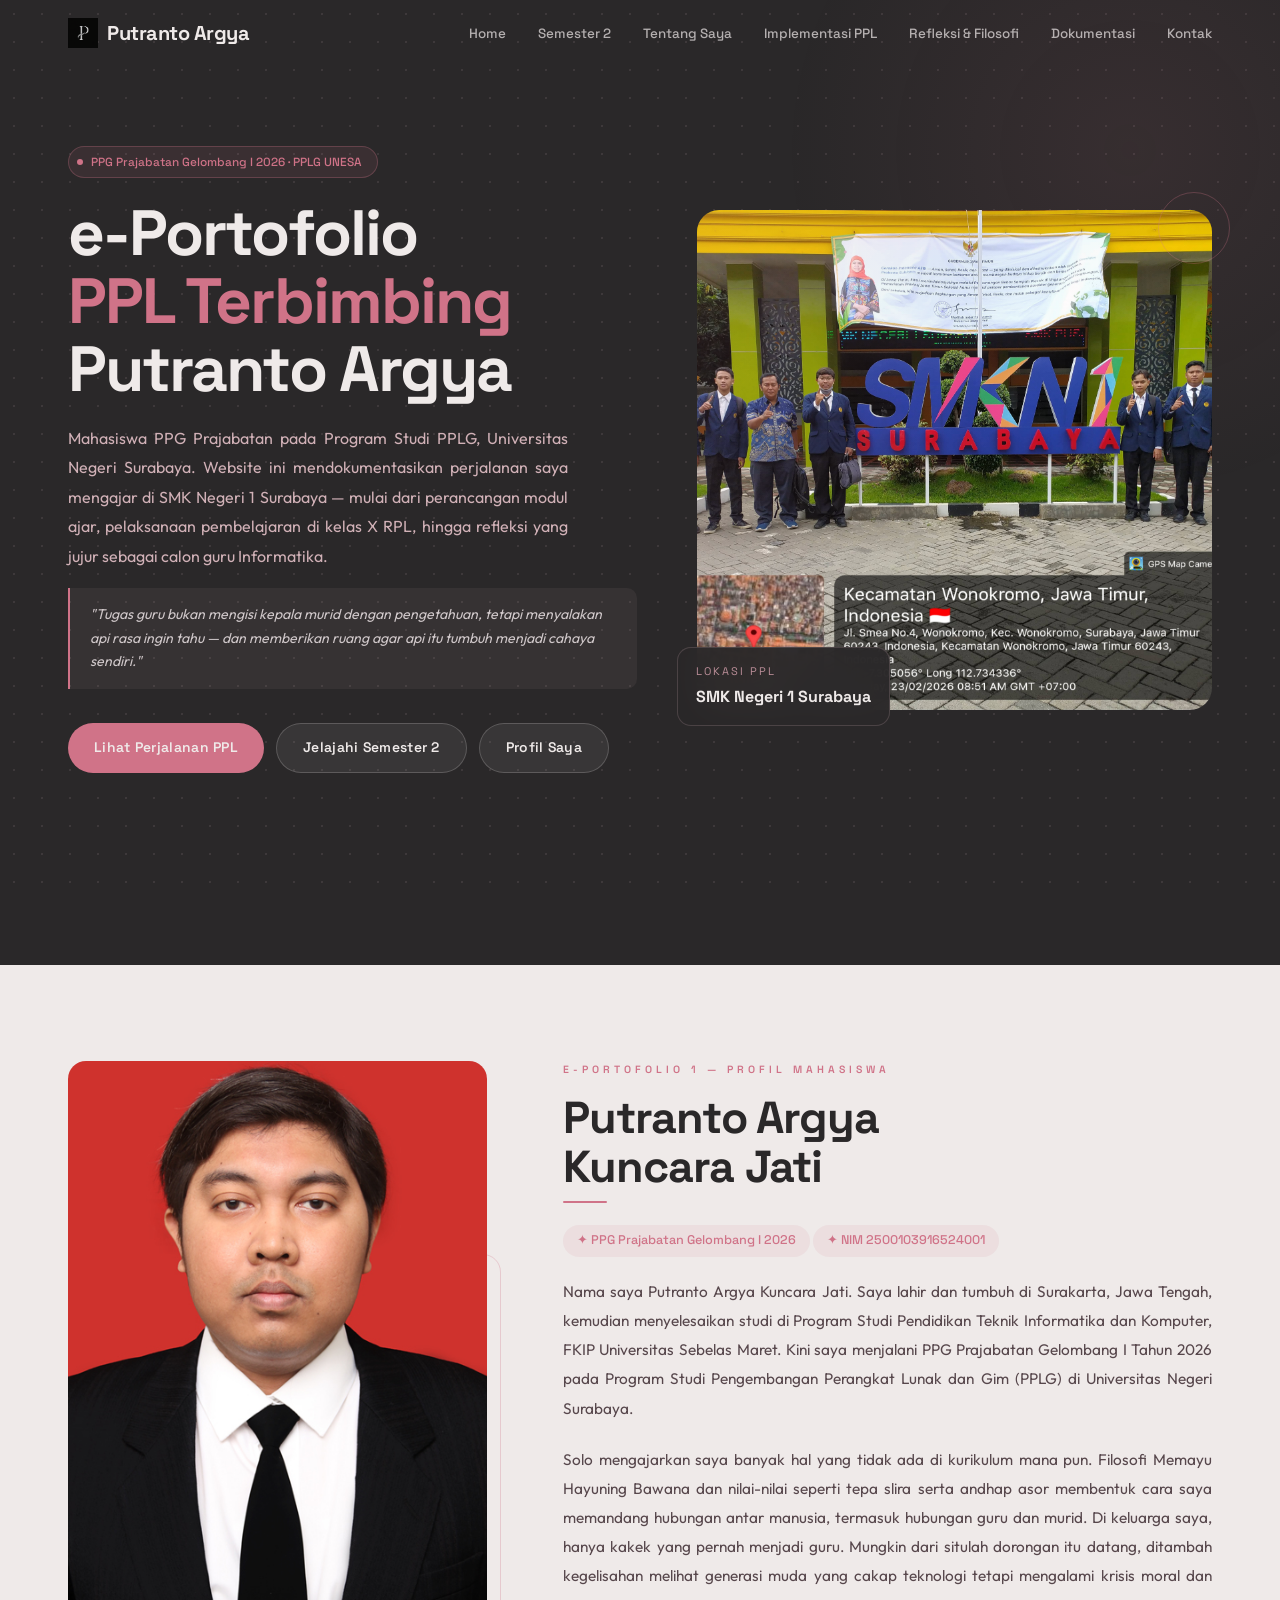
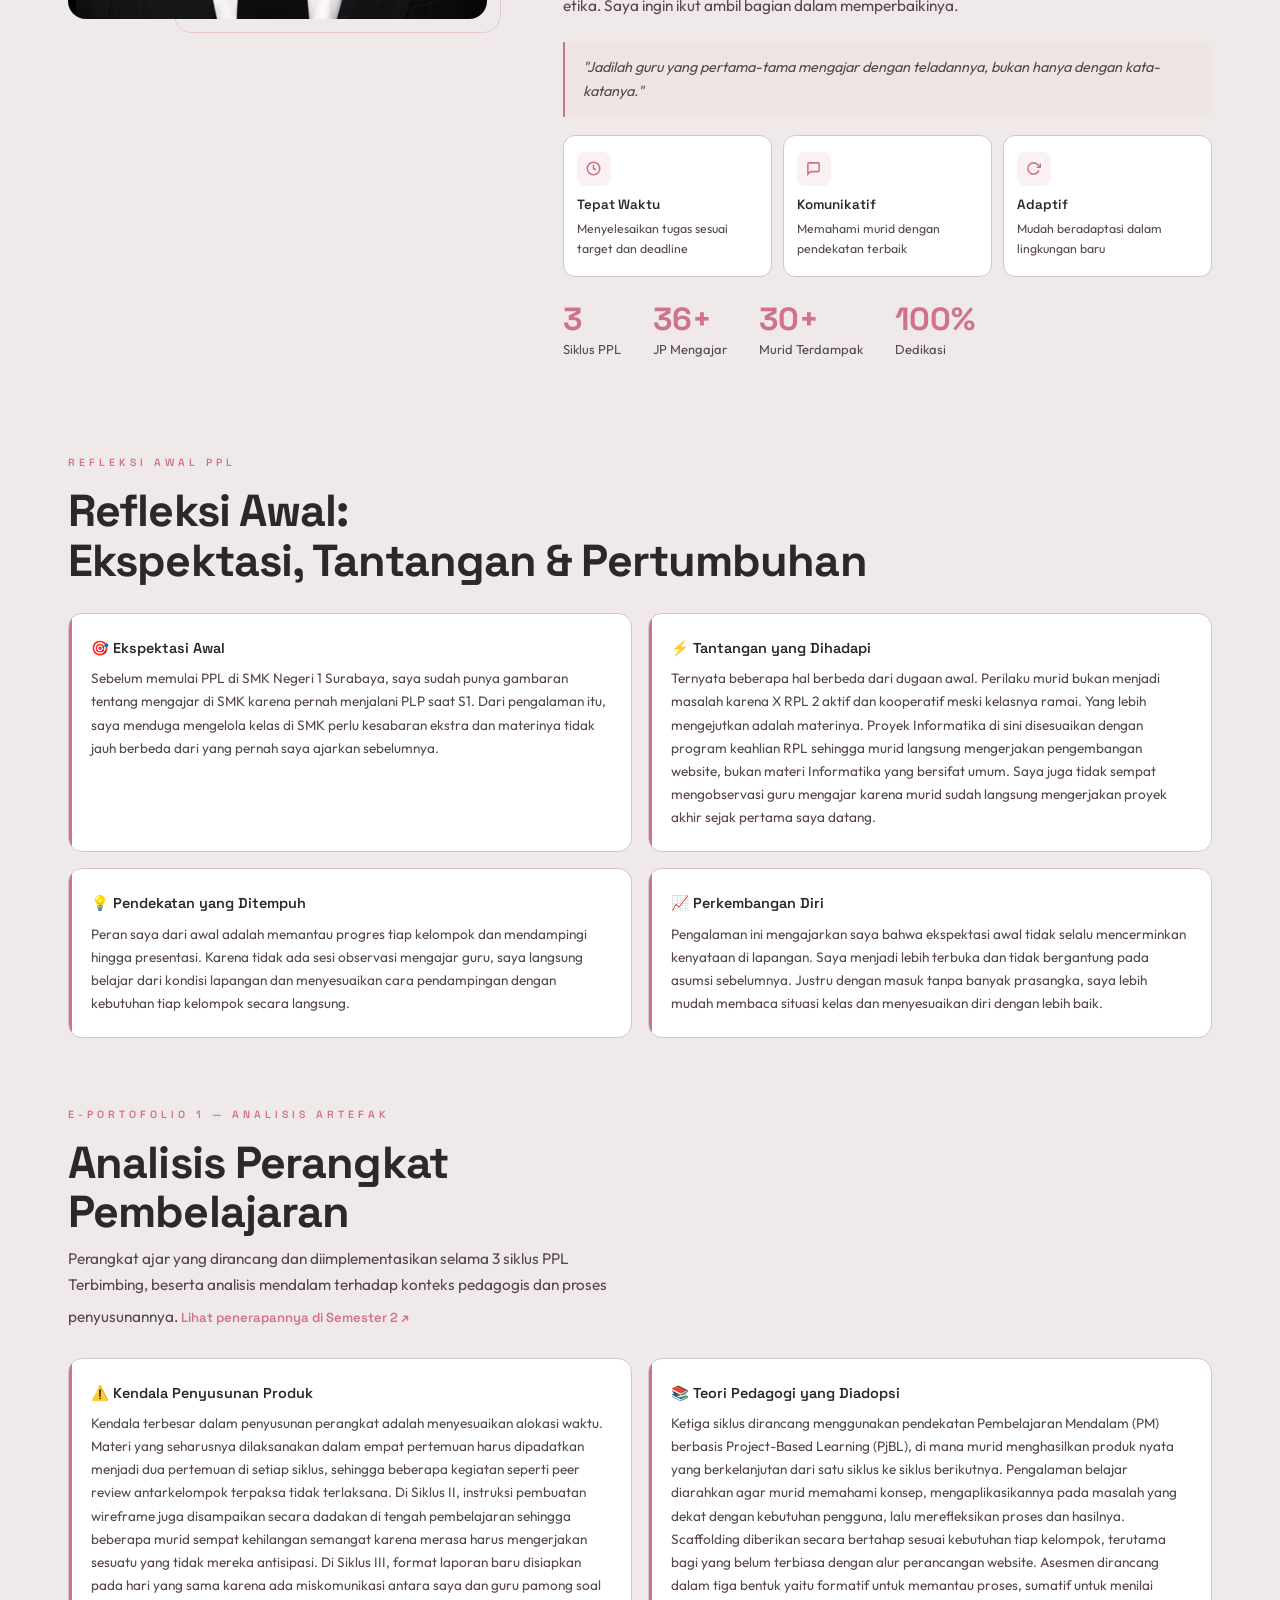
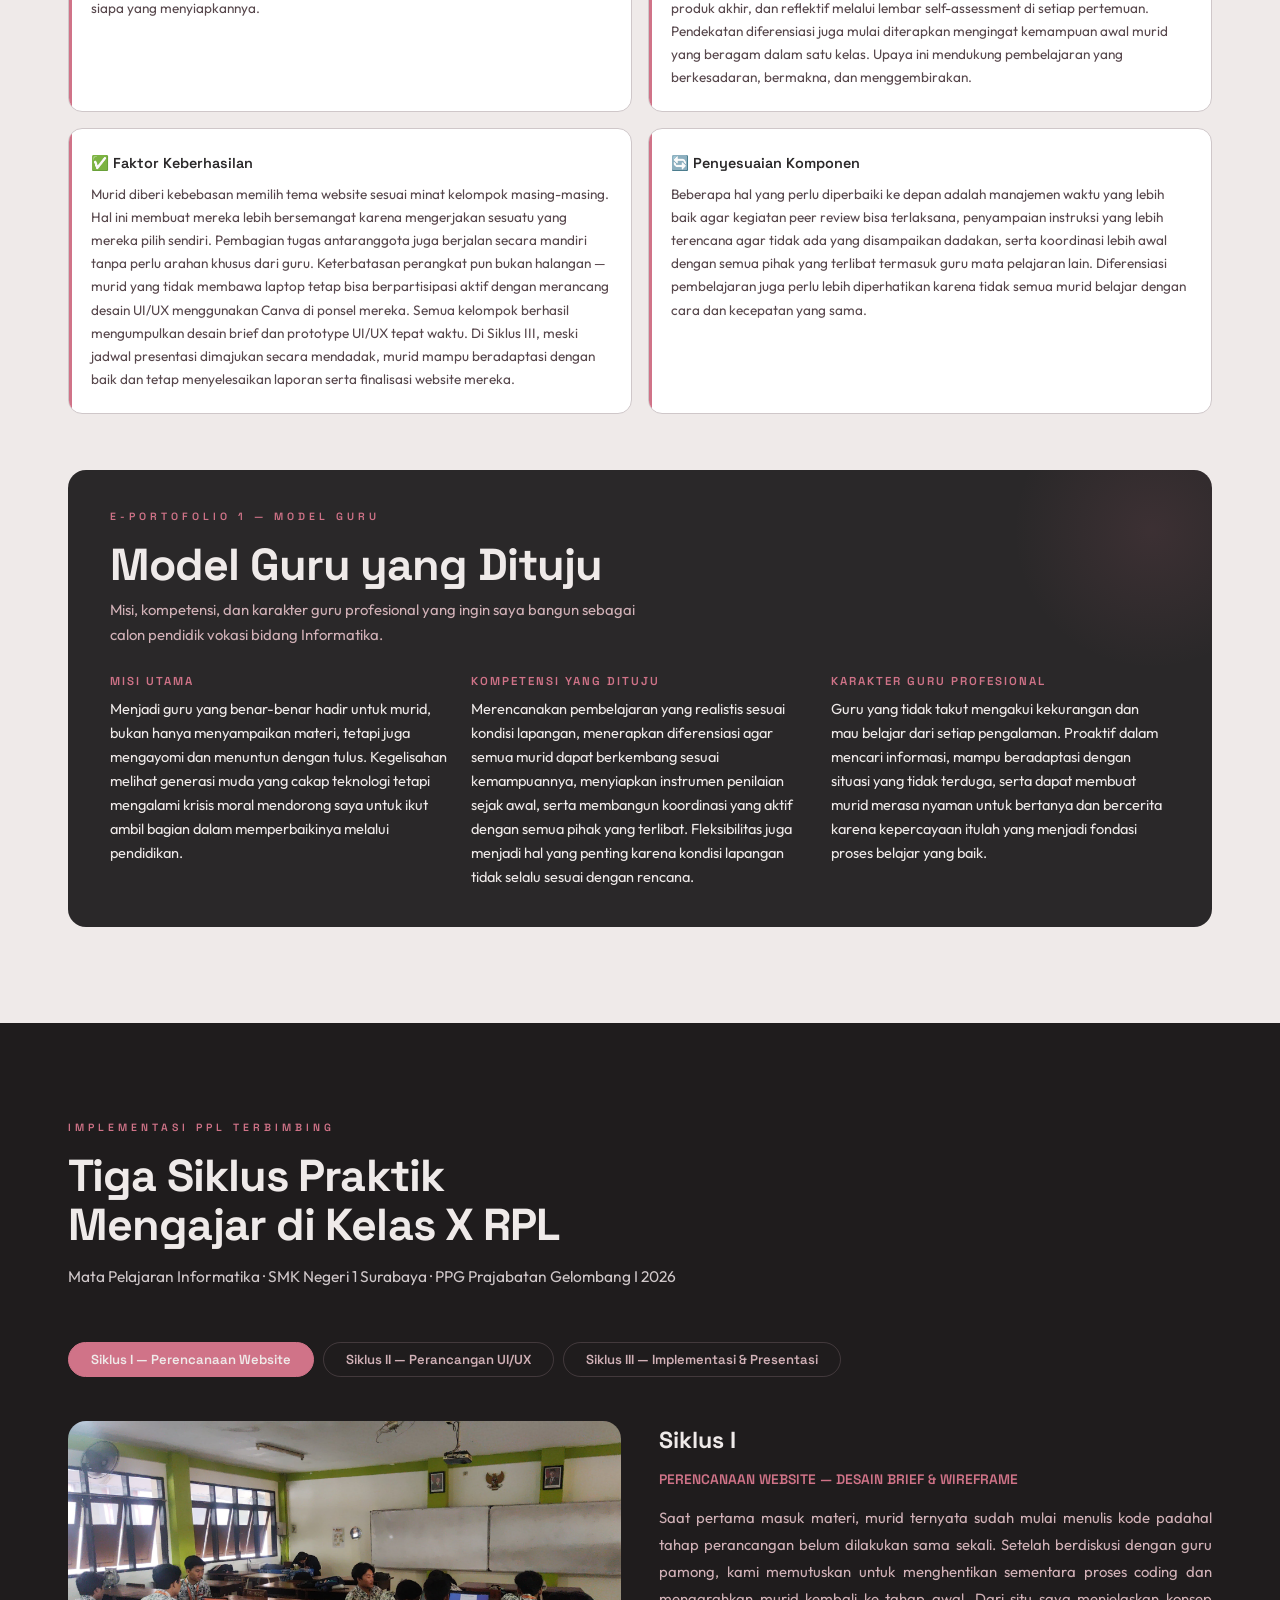
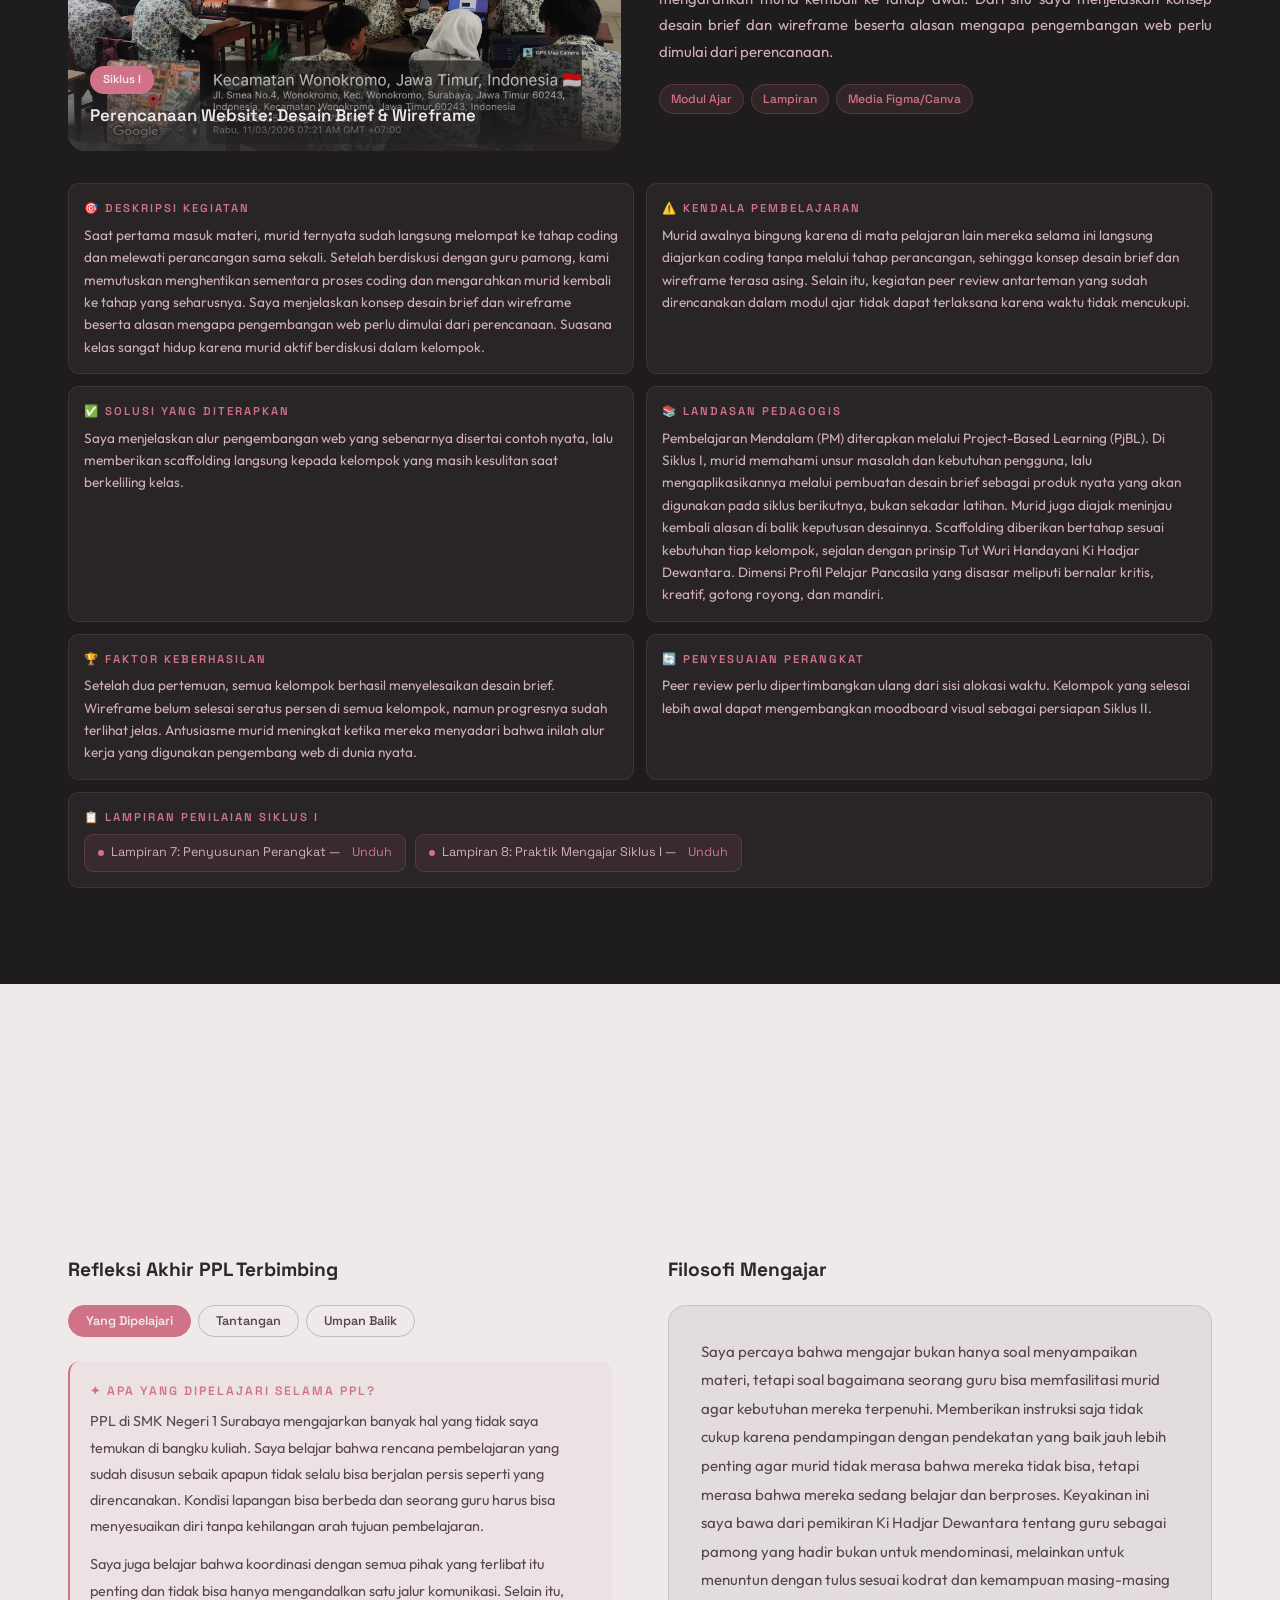
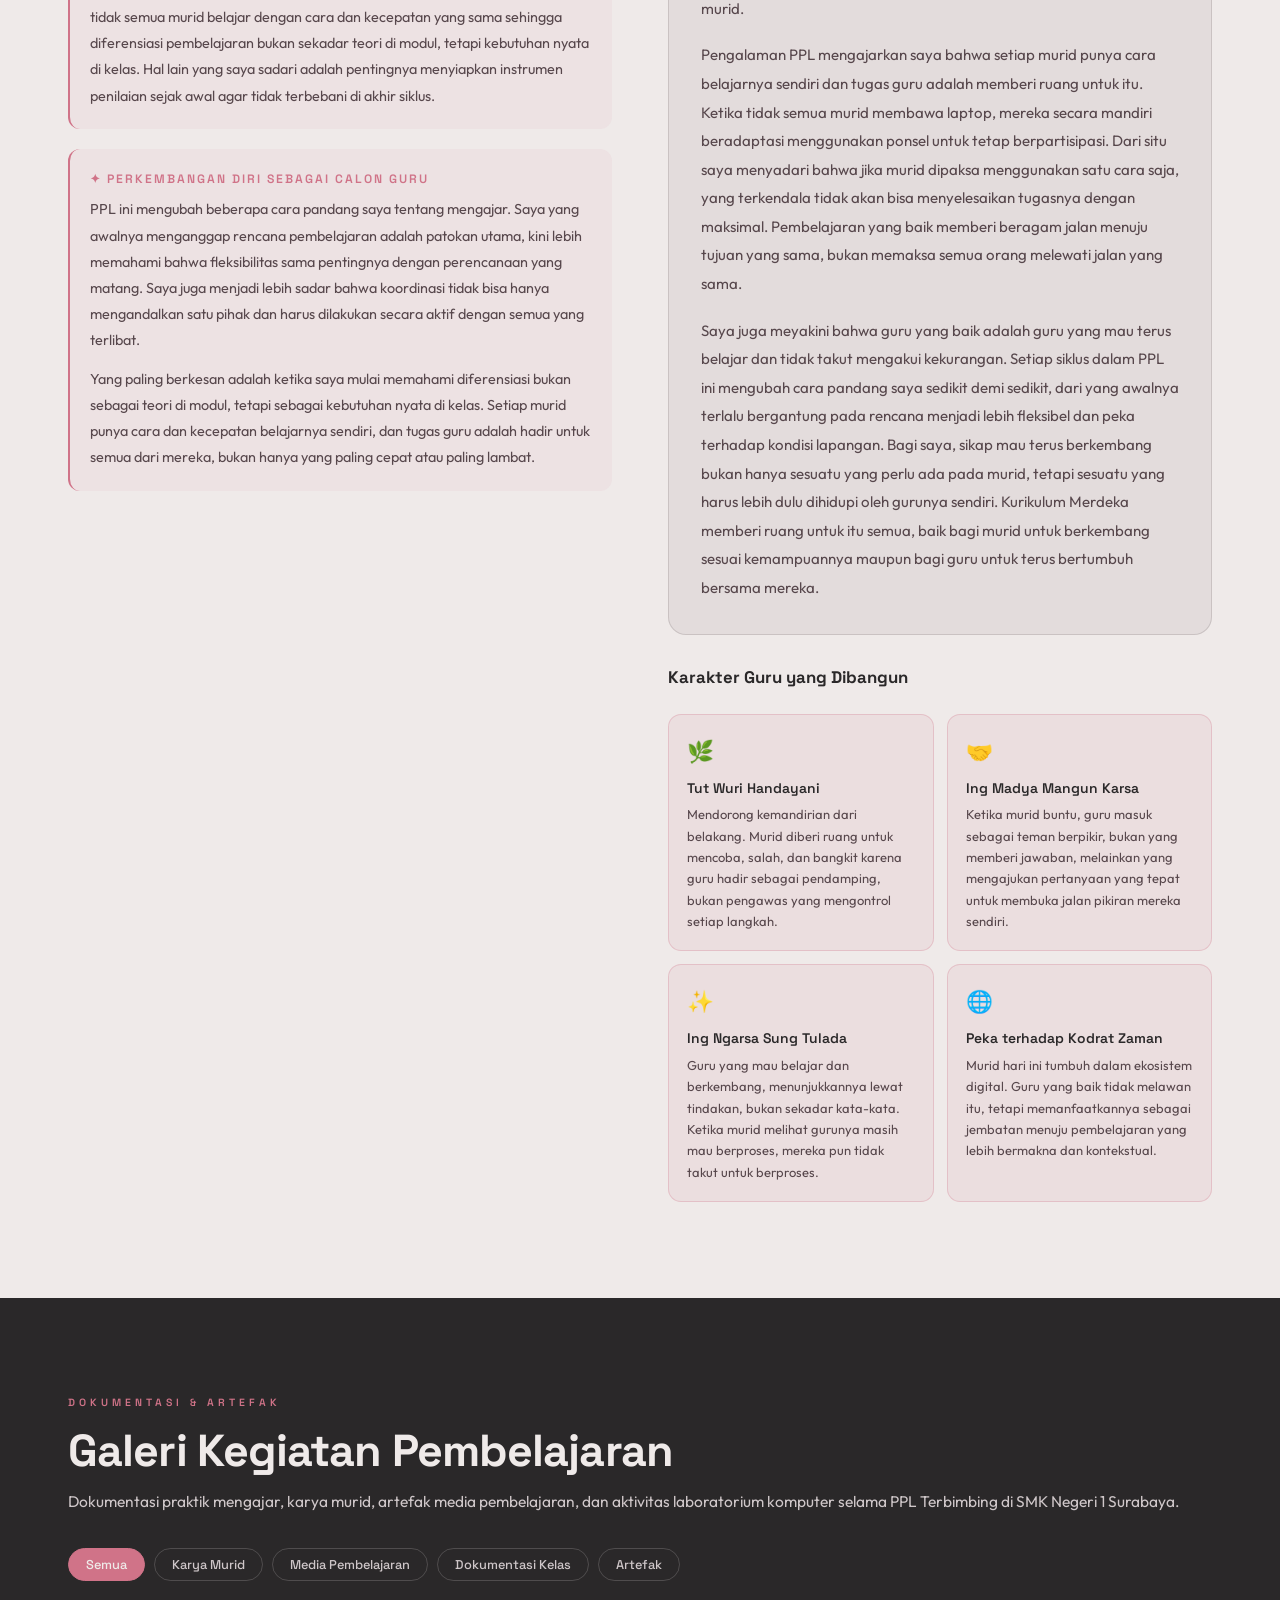
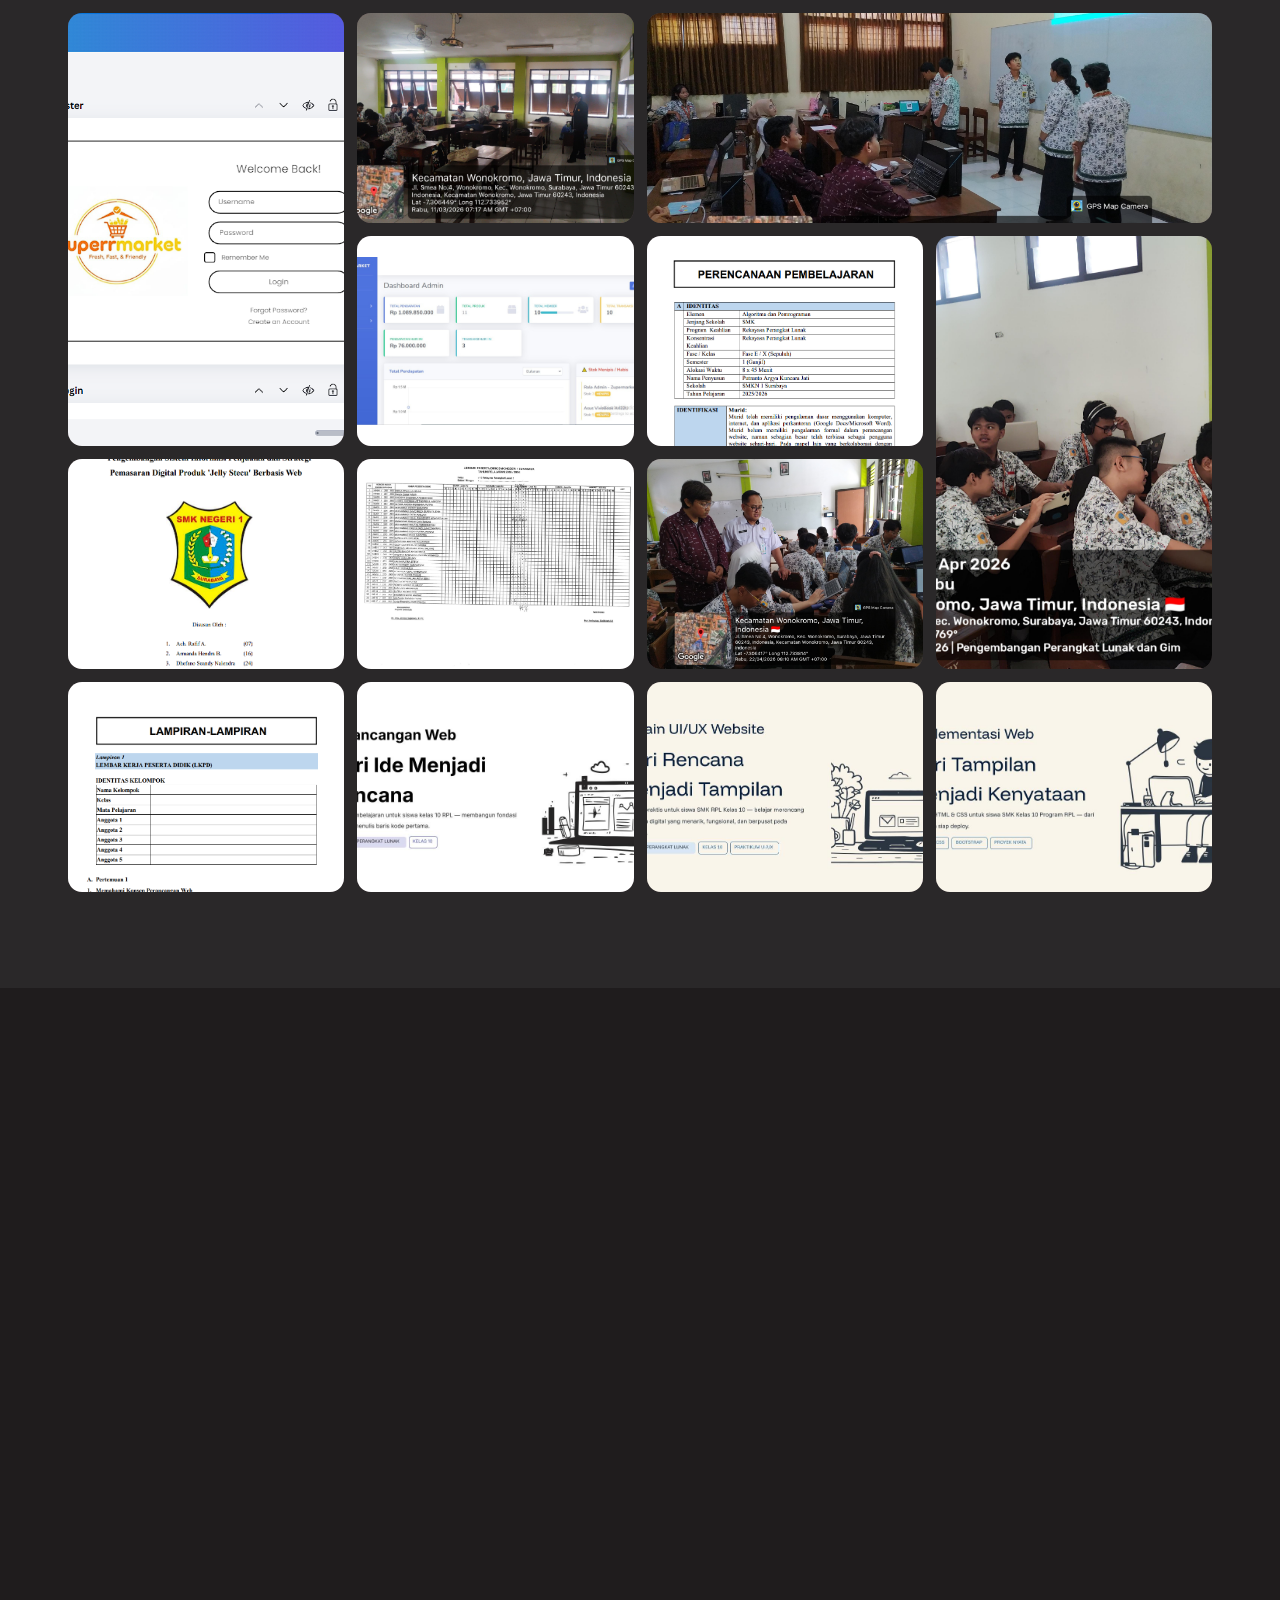
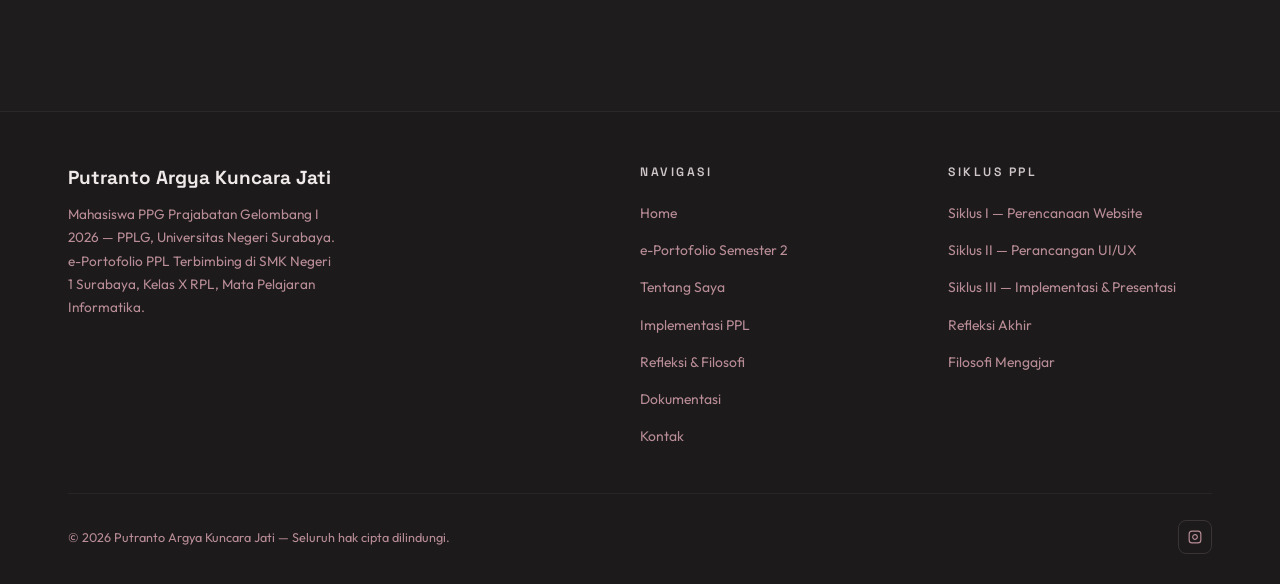
==== index.html @ 52c33918 "Clarify Pembelajaran Mendalam in Semester 1 portfolio" ====
<!doctype html>
<html lang="id">
  <head>
    <meta charset="UTF-8" />
    <meta name="viewport" content="width=device-width, initial-scale=1.0, viewport-fit=cover" />
    <title>Putranto Argya — e-Portofolio PPL Terbimbing | PPG Prajabatan 2026</title>
    
    <link rel="icon" type="image/png" href="img/logo.png">
    <link rel="preconnect" href="https://fonts.googleapis.com" />
    <link rel="preconnect" href="https://fonts.gstatic.com" crossorigin />
    <link href="https://fonts.googleapis.com/css2?family=Space+Grotesk:wght@300;400;500;600;700&family=Outfit:wght@300;400;500;600;700&display=swap" rel="stylesheet" />
    
    <style>
      /* === VARIABLES === */
      :root {
        --dark: #2a2829;
        --mid: #57474c;
        --blush: #d1b1b7;
        --rose: #d07388;
        --mauve: #b98d97;
        --cream: #efeae9;
        --warm: #cfc7c9;
        --fd: "Space Grotesk", sans-serif;
        --fb: "Outfit", sans-serif;
        --r: 12px;
        --t: 0.32s;
        --ease: cubic-bezier(0.25, 0.46, 0.45, 0.94);
      }

      *,
      *::before,
      *::after {
        box-sizing: border-box;
        margin: 0;
        padding: 0;
      }

      html {
        scroll-behavior: smooth;
        font-size: 16px;
      }

      body {
        font-family: var(--fb);
        background: var(--dark);
        color: var(--cream);
        line-height: 1.7;
        overflow-x: hidden;
      }

      body::before {
        content: "";
        position: fixed;
        inset: 0;
        background-image: radial-gradient(circle, rgba(209, 177, 183, 0.12) 1px, transparent 1px);
        background-size: 28px 28px;
        pointer-events: none;
        z-index: 0;
      }

      img {
        max-width: 100%;
        display: block;
      }

      a {
        text-decoration: none;
        color: inherit;
      }

      /* Webkit Scrollbar */
      ::-webkit-scrollbar {
        width: 5px;
      }
      ::-webkit-scrollbar-track {
        background: var(--dark);
      }
      ::-webkit-scrollbar-thumb {
        background: var(--rose);
        border-radius: 4px;
      }
      ::selection {
        background: var(--rose);
        color: var(--cream);
      }

      .container {
        max-width: 1200px;
        margin: 0 auto;
        padding: 0 28px;
        position: relative;
        z-index: 2;
      }

      /* === TYPOGRAPHY === */
      .eyebrow {
        font-family: var(--fd);
        font-size: 10.5px;
        font-weight: 600;
        letter-spacing: 4px;
        text-transform: uppercase;
        color: var(--rose);
        margin-bottom: 14px;
        display: block;
      }

      .h-disp {
        font-family: var(--fd);
        font-size: clamp(1.9rem, 3.5vw, 2.85rem);
        font-weight: 700;
        line-height: 1.1;
        letter-spacing: -0.02em;
      }

      .body-muted {
        color: var(--warm);
        line-height: 1.85;
        font-size: 0.97rem;
      }

      /* === REVEAL ON SCROLL ANIMATION === */
      .rv {
        opacity: 0;
        transform: translateY(32px);
        transition: opacity 0.72s var(--ease), transform 0.72s var(--ease);
      }
      .rv.in {
        opacity: 1;
        transform: translateY(0);
      }
      .d1 { transition-delay: 0.1s; }
      .d2 { transition-delay: 0.2s; }
      .d3 { transition-delay: 0.3s; }
      .d4 { transition-delay: 0.4s; }
      .d5 { transition-delay: 0.5s; }

      /* === BUTTONS === */
      .btn {
        display: inline-flex;
        align-items: center;
        gap: 8px;
        padding: 12px 26px;
        border-radius: 100px;
        font-family: var(--fd);
        font-size: 0.87rem;
        font-weight: 600;
        cursor: pointer;
        border: none;
        transition: transform var(--t), box-shadow var(--t), background var(--t);
        letter-spacing: 0.3px;
      }

      .btn-p {
        background: var(--rose);
        color: var(--cream);
      }
      .btn-p:hover {
        background: #b85c72;
        transform: translateY(-3px);
        box-shadow: 0 14px 28px rgba(208, 115, 136, 0.3);
      }

      .btn-g {
        background: rgba(239, 234, 233, 0.07);
        color: var(--cream);
        border: 1px solid rgba(239, 234, 233, 0.2);
      }
      .btn-g:hover {
        background: rgba(239, 234, 233, 0.13);
        transform: translateY(-3px);
        border-color: var(--rose);
      }

      .btn-wa {
        background: #25d366;
        color: #fff;
        width: 100%;
        justify-content: center;
      }
      .btn-wa:hover {
        background: #1da851;
        transform: translateY(-2px);
        box-shadow: 0 10px 28px rgba(37, 211, 102, 0.3);
      }

      .btn-sm {
        padding: 8px 18px;
        font-size: 0.81rem;
      }

      /* ===== NAVBAR ===== */
      #nav {
        position: fixed;
        top: 0;
        left: 0;
        right: 0;
        z-index: 1000;
        transition: all 0.4s ease;
      }

      #nav.scrolled {
        background: rgba(42, 40, 41, 0.9);
        backdrop-filter: blur(20px);
        -webkit-backdrop-filter: blur(20px);
        box-shadow: 0 1px 0 rgba(209, 177, 183, 0.12), 0 8px 32px rgba(0, 0, 0, 0.2);
      }

      .nav-w {
        display: flex;
        align-items: center;
        justify-content: space-between;
        height: 66px;
      }

      .nav-logo {
        font-family: var(--fd);
        font-size: 1.25rem;
        font-weight: 700;
        color: var(--cream);
        letter-spacing: -0.5px;
        display: flex;
        align-items: center;
        gap: 9px;
      }

      .logo-badge {
        width: 30px;
        height: 30px;
        background: var(--rose);
        border-radius: 7px;
        display: flex;
        align-items: center;
        justify-content: center;
        font-size: 0.82rem;
        font-weight: 700;
        color: var(--cream);
      }

      .nav-ul {
        display: flex;
        align-items: center;
        gap: 32px;
        list-style: none;
      }

      .nav-ul a {
        font-family: var(--fd);
        font-size: 0.84rem;
        font-weight: 500;
        color: rgba(239, 234, 233, 0.7);
        position: relative;
        transition: color var(--t);
      }

      .nav-ul a::after {
        content: "";
        position: absolute;
        bottom: -3px;
        left: 0;
        width: 0;
        height: 1.5px;
        background: var(--rose);
        border-radius: 2px;
        transition: width var(--t);
      }

      .nav-ul a:hover,
      .nav-ul a.active {
        color: var(--cream);
      }

      .nav-ul a:hover::after,
      .nav-ul a.active::after {
        width: 100%;
      }

      .burger {
        display: none;
        flex-direction: column;
        gap: 5px;
        cursor: pointer;
        background: none;
        border: none;
        padding: 4px;
        z-index: 1001;
      }

      .burger span {
        display: block;
        width: 22px;
        height: 2px;
        background: var(--cream);
        border-radius: 2px;
        transition: var(--t);
      }

      .burger.open span:nth-child(1) { transform: translateY(7px) rotate(45deg); }
      .burger.open span:nth-child(2) { opacity: 0; }
      .burger.open span:nth-child(3) { transform: translateY(-7px) rotate(-45deg); }

      .mob-nav {
        display: none;
        position: fixed;
        inset: 0;
        background: rgba(42, 40, 41, 0.98);
        z-index: 999;
        flex-direction: column;
        align-items: center;
        justify-content: center;
        gap: 38px;
      }

      .mob-nav.open {
        display: flex;
      }

      .mob-nav a {
        font-family: var(--fd);
        font-size: 1.9rem;
        font-weight: 700;
        color: var(--cream);
        transition: color var(--t);
      }

      .mob-nav a:hover {
        color: var(--rose);
      }

      /* ===== HERO ===== */
      #home {
        min-height: 100vh;
        display: flex;
        align-items: center;
        padding-top: 66px;
        position: relative;
        overflow: hidden;
      }

      #home::after {
        content: "";
        position: absolute;
        top: -200px;
        right: -200px;
        width: 700px;
        height: 700px;
        background: radial-gradient(circle, rgba(208, 115, 136, 0.08) 0%, transparent 70%);
        pointer-events: none;
      }

      .hero-grid {
        display: grid;
        grid-template-columns: 1.05fr 0.95fr;
        gap: 60px;
        align-items: center;
        padding: 80px 0 96px;
      }

      .hero-chip {
        display: inline-flex;
        align-items: center;
        gap: 8px;
        padding: 5px 16px 5px 8px;
        background: rgba(208, 115, 136, 0.1);
        border: 1px solid rgba(208, 115, 136, 0.28);
        border-radius: 100px;
        font-family: var(--fd);
        font-size: 0.74rem;
        font-weight: 500;
        color: var(--rose);
        margin-bottom: 22px;
      }

      .hero-chip-dot {
        width: 6px;
        height: 6px;
        background: var(--rose);
        border-radius: 50%;
        animation: pdot 2s infinite;
      }

      @keyframes pdot {
        0%, 100% { opacity: 1; transform: scale(1); }
        50% { opacity: 0.4; transform: scale(0.7); }
      }

      .hero-h1 {
        font-family: var(--fd);
        font-size: clamp(2.5rem, 5.2vw, 4rem);
        font-weight: 700;
        line-height: 1.06;
        letter-spacing: -0.03em;
        margin-bottom: 20px;
      }

      .hero-h1 .ac {
        color: var(--rose);
      }

      .hero-desc {
        color: var(--blush);
        font-size: 1rem;
        line-height: 1.85;
        margin-bottom: 16px;
        max-width: 500px;
      }

      .hero-quote {
        display: flex;
        align-items: flex-start;
        gap: 12px;
        margin-bottom: 34px;
        padding: 15px 20px;
        background: rgba(209, 177, 183, 0.07);
        border-left: 2px solid var(--rose);
        border-radius: 0 10px 10px 0;
      }

      .hero-quote p {
        font-size: 0.88rem;
        color: var(--warm);
        font-style: italic;
        line-height: 1.7;
      }

      .hero-cta {
        display: flex;
        gap: 12px;
        flex-wrap: wrap;
      }

      .hero-vis {
        position: relative;
      }

      .hero-frame {
        border-radius: 22px;
        overflow: hidden;
        position: relative;
      }

      .hero-frame::after {
        content: "";
        position: absolute;
        inset: 0;
        background: linear-gradient(135deg, rgba(208, 115, 136, 0.14) 0%, transparent 55%);
      }

      .hero-frame img {
        width: 100%;
        height: 500px;
        object-fit: cover;
      }

      .hfb {
        position: absolute;
        bottom: -16px;
        left: -20px;
        background: rgba(42, 40, 41, 0.95);
        backdrop-filter: blur(16px);
        border: 1px solid rgba(209, 177, 183, 0.2);
        border-radius: 14px;
        padding: 14px 18px;
        z-index: 3;
      }

      .hfb-l {
        font-size: 0.69rem;
        color: var(--mauve);
        font-family: var(--fd);
        letter-spacing: 2px;
        text-transform: uppercase;
        margin-bottom: 3px;
      }

      .hfb-v {
        font-family: var(--fd);
        font-size: 1rem;
        font-weight: 700;
        color: var(--cream);
      }

      .hero-ring {
        position: absolute;
        top: -18px;
        right: -18px;
        width: 72px;
        height: 72px;
        border: 1.5px solid var(--rose);
        border-radius: 50%;
        opacity: 0.3;
      }

      /* ===== SECTION UTILITIES ===== */
      .s-light {
        background: var(--cream);
        color: var(--dark);
        position: relative;
        z-index: 1;
      }
      .s-light .eyebrow { color: var(--rose); }
      .s-light .h-disp { color: var(--dark); }
      .s-light .body-muted { color: var(--mid); }

      .s-mid {
        background: #1f1c1d;
        position: relative;
        z-index: 1;
      }

      section {
        padding: 96px 0;
      }

      .line-div {
        display: block;
        width: 44px;
        height: 2px;
        background: var(--rose);
        border-radius: 2px;
        margin-top: 10px;
      }

      /* ===== ABOUT ===== */
      .about-grid {
        display: grid;
        grid-template-columns: 1fr 1.55fr;
        gap: 76px;
        align-items: start;
      }

      .about-photo-wrap {
        position: relative;
      }

      .about-photo {
        position: relative;
        z-index: 1;
        width: 100%;
        border-radius: 18px;
        aspect-ratio: 3/4;
        object-fit: cover;
      }

      .about-photo-deco {
        position: absolute;
        bottom: -14px;
        right: -14px;
        width: 78%;
        height: 68%;
        border: 1.5px solid var(--rose);
        border-radius: 18px;
        opacity: 0.28;
        z-index: 0;
        pointer-events: none;
      }

      .about-tag {
        display: inline-flex;
        align-items: center;
        gap: 6px;
        padding: 5px 14px;
        background: rgba(208, 115, 136, 0.1);
        border-radius: 100px;
        font-size: 0.79rem;
        font-family: var(--fd);
        font-weight: 500;
        color: var(--rose);
        margin-bottom: 20px;
      }

      .about-bio {
        font-size: 0.96rem;
        color: var(--mid);
        line-height: 1.9;
        margin-bottom: 22px;
      }

      .pull-q {
        border-left: 2px solid var(--rose);
        padding: 13px 18px;
        margin: 18px 0;
        background: rgba(208, 115, 136, 0.05);
        border-radius: 0 9px 9px 0;
      }

      .pull-q p {
        font-size: 0.9rem;
        color: var(--mid);
        font-style: italic;
        line-height: 1.7;
      }

      .strengths {
        display: grid;
        grid-template-columns: repeat(3, 1fr);
        gap: 11px;
        margin-bottom: 26px;
      }

      .str-c {
        background: #fff;
        border: 1.5px solid var(--warm);
        border-radius: 12px;
        padding: 16px 13px;
        transition: border-color var(--t), box-shadow var(--t), transform var(--t);
      }

      .str-c:hover {
        border-color: var(--rose);
        box-shadow: 0 8px 22px rgba(208, 115, 136, 0.1);
        transform: translateY(-3px);
      }

      .str-ico {
        width: 34px;
        height: 34px;
        background: rgba(208, 115, 136, 0.1);
        border-radius: 8px;
        display: flex;
        align-items: center;
        justify-content: center;
        margin-bottom: 8px;
        color: var(--rose);
      }

      .str-c h4 {
        font-family: var(--fd);
        font-size: 0.84rem;
        font-weight: 600;
        color: var(--dark);
        margin-bottom: 2px;
      }

      .str-c p {
        font-size: 0.77rem;
        color: var(--mid);
      }

      .stats-row {
        display: flex;
        gap: 32px;
        flex-wrap: wrap;
        margin-bottom: 26px;
      }

      .stat-n {
        font-family: var(--fd);
        font-size: 2rem;
        font-weight: 700;
        color: var(--rose);
        line-height: 1;
      }

      .stat-l {
        font-size: 0.81rem;
        color: var(--mid);
        margin-top: 3px;
      }

      /* ===== ANALISIS GRID ===== */
      .a-grid {
        display: grid;
        grid-template-columns: repeat(2, 1fr);
        gap: 16px;
        margin-top: 28px;
      }

      .a-card {
        background: #fff;
        border: 1.5px solid var(--warm);
        border-radius: 14px;
        padding: 22px;
        position: relative;
        overflow: hidden;
        transition: border-color var(--t), box-shadow var(--t);
      }

      .a-card::before {
        content: "";
        position: absolute;
        top: 0;
        left: 0;
        width: 3px;
        height: 100%;
        background: var(--rose);
      }

      .a-card:hover {
        border-color: var(--rose);
        box-shadow: 0 8px 28px rgba(208, 115, 136, 0.1);
      }

      .a-card h4 {
        font-family: var(--fd);
        font-size: 0.9rem;
        font-weight: 600;
        color: var(--dark);
        margin-bottom: 7px;
      }

      .a-card p {
        font-size: 0.85rem;
        color: var(--mid);
        line-height: 1.7;
      }
      .jump-link { display: inline-block; margin-top: 8px; color: var(--rose); font-family: var(--fd); font-size: 0.82rem; font-weight: 600; }

      /* ===== MODEL GURU ===== */
      .mg-wrap {
        margin-top: 44px;
        background: var(--dark);
        border-radius: 18px;
        padding: 38px 42px;
        position: relative;
        overflow: hidden;
      }

      .mg-wrap::before {
        content: "";
        position: absolute;
        top: -80px;
        right: -80px;
        width: 280px;
        height: 280px;
        background: radial-gradient(circle, rgba(208, 115, 136, 0.11) 0%, transparent 70%);
      }

      .mg-grid {
        display: grid;
        grid-template-columns: repeat(3, 1fr);
        gap: 22px;
        margin-top: 24px;
      }

      .mg-wrap .h-disp { color: var(--cream); }
      .mg-wrap > p { color: var(--warm); }

      .mg-i .mg-l {
        font-family: var(--fd);
        font-size: 0.72rem;
        font-weight: 600;
        color: var(--rose);
        text-transform: uppercase;
        letter-spacing: 2px;
        margin-bottom: 6px;
      }

      .mg-i .mg-v {
        font-size: 0.91rem;
        color: var(--cream);
        line-height: 1.65;
      }

      /* ===== LAMPIRAN ===== */
      .lamp-row {
        display: grid;
        grid-template-columns: repeat(2, 1fr);
        gap: 14px;
        margin-top: 28px;
      }

      .lamp-c {
        background: #fff;
        border: 1.5px solid var(--warm);
        border-radius: 13px;
        padding: 20px 22px;
        display: flex;
        align-items: flex-start;
        gap: 14px;
        transition: border-color var(--t), transform var(--t);
      }

      .lamp-c:hover {
        border-color: var(--rose);
        transform: translateY(-3px);
      }

      .lamp-num {
        width: 42px;
        height: 42px;
        background: var(--rose);
        color: var(--cream);
        border-radius: 10px;
        display: flex;
        align-items: center;
        justify-content: center;
        font-family: var(--fd);
        font-size: 1.1rem;
        font-weight: 700;
        flex-shrink: 0;
      }

      .lamp-c h4 {
        font-family: var(--fd);
        font-size: 0.88rem;
        font-weight: 600;
        color: var(--dark);
        margin-bottom: 4px;
      }

      .lamp-c p {
        font-size: 0.81rem;
        color: var(--mid);
        line-height: 1.65;
      }

      .lamp-lnk {
        display: inline-block;
        margin-top: 7px;
        font-size: 0.79rem;
        color: var(--rose);
        font-weight: 500;
      }

      /* ===== SIKLUS (IMPLEMENTASI PPL) ===== */
      .sik-intro {
        max-width: 680px;
        margin-bottom: 52px;
      }

      .sik-tabs {
        display: flex;
        gap: 9px;
        margin-bottom: 44px;
        flex-wrap: wrap;
      }

      .sik-tab {
        padding: 8px 22px;
        border-radius: 100px;
        font-family: var(--fd);
        font-size: 0.82rem;
        font-weight: 600;
        cursor: pointer;
        border: 1.5px solid rgba(209, 177, 183, 0.2);
        background: transparent;
        color: var(--blush);
        transition: all var(--t);
      }

      .sik-tab.active,
      .sik-tab:hover {
        background: var(--rose);
        border-color: var(--rose);
        color: var(--cream);
      }

      .sik-panel {
        display: none;
      }

      .sik-panel.active {
        display: block;
      }

      .sik-layout {
        display: grid;
        grid-template-columns: 1fr 1fr;
        gap: 38px;
        align-items: start;
      }

      .sik-img-w {
        position: relative;
        border-radius: 18px;
        overflow: hidden;
      }

      .sik-img-w img {
        width: 100%;
        height: 330px;
        object-fit: cover;
      }

      .sik-ov {
        position: absolute;
        bottom: 0;
        left: 0;
        right: 0;
        padding: 22px;
        background: linear-gradient(to top, rgba(42, 40, 41, 0.88), transparent);
      }

      .sik-tag {
        display: inline-block;
        padding: 4px 13px;
        background: var(--rose);
        border-radius: 100px;
        font-size: 0.72rem;
        font-family: var(--fd);
        font-weight: 600;
        color: var(--cream);
        margin-bottom: 7px;
      }

      .sik-img-title {
        font-family: var(--fd);
        font-size: 1.05rem;
        font-weight: 600;
        color: var(--cream);
      }

      .sik-cg {
        display: grid;
        grid-template-columns: 1fr 1fr;
        gap: 12px;
        margin-top: 28px;
      }

      .sk-i {
        background: rgba(87, 71, 76, 0.2);
        border: 1px solid rgba(209, 177, 183, 0.11);
        border-radius: 11px;
        padding: 15px;
      }

      .sk-t {
        font-family: var(--fd);
        font-size: 0.71rem;
        font-weight: 600;
        color: var(--rose);
        text-transform: uppercase;
        letter-spacing: 2px;
        margin-bottom: 5px;
      }

      .sk-i p {
        font-size: 0.85rem;
        color: var(--blush);
        line-height: 1.65;
      }

      .sk-full {
        grid-column: 1 / -1;
      }

      .art-list {
        display: flex;
        flex-wrap: wrap;
        gap: 7px;
        margin-top: 7px;
      }

      .art-chip {
        padding: 4px 11px;
        background: rgba(208, 115, 136, 0.11);
        border: 1px solid rgba(208, 115, 136, 0.24);
        border-radius: 100px;
        font-size: 0.75rem;
        color: var(--rose);
        font-family: var(--fd);
        font-weight: 500;
      }
      .art-chip:hover {
        background: rgba(208, 115, 136, 0.18);
        border-color: var(--rose);
        color: var(--cream);
      }

      .lamp-sik {
        display: flex;
        gap: 9px;
        flex-wrap: wrap;
        margin-top: 7px;
      }

      .lamp-b {
        display: flex;
        align-items: center;
        gap: 7px;
        padding: 7px 13px;
        background: rgba(208, 115, 136, 0.09);
        border: 1px solid rgba(208, 115, 136, 0.22);
        border-radius: 9px;
        font-size: 0.79rem;
        color: var(--blush);
        font-family: var(--fd);
      }

      .lamp-b span {
        width: 6px;
        height: 6px;
        background: var(--rose);
        border-radius: 50%;
        flex-shrink: 0;
      }

      /* ===== REFLEKSI & FILOSOFI ===== */
      .ref-split {
        display: grid;
        grid-template-columns: 1fr 1fr;
        gap: 56px;
        align-items: start;
      }

      .ref-tabs {
        display: flex;
        gap: 7px;
        margin-bottom: 24px;
      }

      .ref-tab {
        padding: 7px 17px;
        border-radius: 100px;
        font-family: var(--fd);
        font-size: 0.79rem;
        font-weight: 600;
        cursor: pointer;
        border: 1.5px solid rgba(87, 71, 76, 0.3);
        background: transparent;
        color: var(--mid);
        transition: all var(--t);
      }

      .ref-tab.active {
        background: var(--rose);
        border-color: var(--rose);
        color: var(--cream);
      }

      .ref-pan {
        display: none;
      }

      .ref-pan.active {
        display: block;
      }

      .ref-q {
        margin-bottom: 20px;
        padding: 20px;
        background: rgba(208, 115, 136, 0.07);
        border-radius: 12px;
        border-left: 2.5px solid var(--rose);
      }

      .ref-q .q {
        font-family: var(--fd);
        font-size: 0.76rem;
        font-weight: 600;
        color: var(--rose);
        text-transform: uppercase;
        letter-spacing: 2px;
        margin-bottom: 7px;
      }

      .ref-q p {
        font-size: 0.9rem;
        color: var(--mid);
        line-height: 1.82;
      }

      .ref-q p + p {
        margin-top: 12px;
      }

      .fil-wrap {
        background: rgba(87, 71, 76, 0.08);
        border: 1.5px solid rgba(87, 71, 76, 0.18);
        border-radius: 18px;
        padding: 32px;
      }

      .fil-p {
        font-size: 0.94rem;
        color: var(--mid);
        line-height: 1.9;
        margin-bottom: 18px;
      }

      .fil-p:last-child {
        margin-bottom: 0;
      }

      .fil-p em {
        font-style: italic;
        color: var(--rose);
        font-weight: 500;
      }

      .gt-grid {
        display: grid;
        grid-template-columns: 1fr 1fr;
        gap: 13px;
        margin-top: 22px;
      }

      .gt-c {
        background: rgba(208, 115, 136, 0.1);
        border: 1.5px solid rgba(208, 115, 136, 0.28);
        border-radius: 13px;
        padding: 18px;
      }

      .gt-c .ic {
        font-size: 1.35rem;
        margin-bottom: 7px;
      }

      .gt-c h4 {
        font-family: var(--fd);
        font-size: 0.87rem;
        font-weight: 600;
        color: var(--dark);
        margin-bottom: 4px;
      }

      .gt-c p {
        font-size: 0.81rem;
        color: var(--mid);
        line-height: 1.65;
      }

      /* ===== GALLERY ===== */
      .gal-filter {
        display: flex;
        gap: 9px;
        margin-bottom: 32px;
        flex-wrap: wrap;
      }

      .gf-btn {
        padding: 7px 17px;
        border-radius: 100px;
        font-family: var(--fd);
        font-size: 0.8rem;
        font-weight: 500;
        cursor: pointer;
        border: 1px solid rgba(239, 234, 233, 0.19);
        background: transparent;
        color: var(--warm);
        transition: all var(--t);
      }

      .gf-btn.active,
      .gf-btn:hover {
        background: var(--rose);
        border-color: var(--rose);
        color: var(--cream);
      }

      .gal-grid {
        display: grid;
        grid-template-columns: repeat(4, 1fr);
        grid-auto-rows: 210px;
        grid-auto-flow: dense;
        gap: 13px;
      }

      .g-i {
        border-radius: 14px;
        overflow: hidden;
        position: relative;
        background: var(--mid);
        cursor: pointer;
      }

      .g-i.tall { grid-row: span 2; }
      .g-i.wide { grid-column: span 2; }

      .g-i img {
        width: 100%;
        height: 100%;
        object-fit: cover;
        transition: transform 0.5s ease;
      }

      .g-i:hover img {
        transform: scale(1.05);
      }

      .g-cap {
        position: absolute;
        bottom: 0;
        left: 0;
        right: 0;
        padding: 18px 14px 14px;
        background: linear-gradient(to top, rgba(42, 40, 41, 0.87), transparent);
        opacity: 0;
        transition: opacity 0.3s ease;
      }

      .g-i:hover .g-cap {
        opacity: 1;
      }

      .g-cap p {
        font-size: 0.81rem;
        color: var(--cream);
        font-family: var(--fd);
        font-weight: 500;
      }

      .g-cap span {
        font-size: 0.7rem;
        color: var(--blush);
        display: block;
        margin-top: 2px;
      }

      /* ===== KONTAK ===== */
      .kon-grid {
        display: grid;
        grid-template-columns: 1fr 1fr;
        gap: 72px;
        align-items: center;
      }

      .ci-list {
        display: flex;
        flex-direction: column;
        gap: 16px;
        margin-top: 28px;
      }

      .ci-row {
        display: flex;
        align-items: center;
        gap: 15px;
      }

      .ci-ico {
        width: 46px;
        height: 46px;
        background: rgba(208, 115, 136, 0.11);
        border: 1px solid rgba(208, 115, 136, 0.19);
        border-radius: 12px;
        display: flex;
        align-items: center;
        justify-content: center;
        color: var(--rose);
        flex-shrink: 0;
      }

      .ci-row h4 {
        font-family: var(--fd);
        font-size: 0.76rem;
        font-weight: 600;
        color: var(--mauve);
        margin-bottom: 2px;
      }

      .ci-row p {
        font-size: 0.93rem;
        color: var(--cream);
      }

      .kon-card {
        background: rgba(87, 71, 76, 0.18);
        border: 1px solid rgba(209, 177, 183, 0.13);
        border-radius: 22px;
        padding: 44px 38px;
        text-align: center;
      }

      .kon-card h3 {
        font-family: var(--fd);
        font-size: 1.45rem;
        font-weight: 700;
        color: var(--cream);
        margin-bottom: 11px;
      }

      .kon-card p {
        color: var(--blush);
        font-size: 0.92rem;
        margin-bottom: 30px;
        line-height: 1.75;
      }

      /* ===== FOOTER ===== */
      footer {
        background: #1c1a1b;
        border-top: 1px solid rgba(209, 177, 183, 0.09);
        padding: 50px 0 30px;
      }

      .ft-grid {
        display: grid;
        grid-template-columns: 2fr 1fr 1fr;
        gap: 44px;
        margin-bottom: 44px;
      }

      .ft-brand .fl {
        font-family: var(--fd);
        font-size: 1.18rem;
        font-weight: 700;
        color: var(--cream);
        margin-bottom: 9px;
      }

      .ft-brand p {
        font-size: 0.85rem;
        color: var(--mauve);
        line-height: 1.7;
        max-width: 270px;
      }

      .ft-col h4 {
        font-family: var(--fd);
        font-size: 0.76rem;
        font-weight: 600;
        color: var(--warm);
        text-transform: uppercase;
        letter-spacing: 2.5px;
        margin-bottom: 16px;
      }

      .ft-col ul {
        list-style: none;
        display: flex;
        flex-direction: column;
        gap: 10px;
      }

      .ft-col ul li a {
        font-size: 0.87rem;
        color: var(--mauve);
        transition: color var(--t);
      }

      .ft-col ul li a:hover {
        color: var(--rose);
      }

      .ft-bot {
        display: flex;
        align-items: center;
        justify-content: space-between;
        padding-top: 26px;
        border-top: 1px solid rgba(209, 177, 183, 0.07);
      }

      .ft-copy {
        font-size: 0.79rem;
        color: var(--mauve);
      }

      .soc-links {
        display: flex;
        gap: 9px;
      }

      .soc-l {
        width: 34px;
        height: 34px;
        border-radius: 8px;
        border: 1px solid rgba(209, 177, 183, 0.17);
        display: flex;
        align-items: center;
        justify-content: center;
        color: var(--mauve);
        transition: all var(--t);
      }

      .soc-l:hover {
        border-color: var(--rose);
        color: var(--rose);
        background: rgba(208, 115, 136, 0.08);
      }

      /* ===== OL LI ===== */
      ol li {
        margin-bottom: 10px; /* Memberikan jarak antar poin */
        line-height: 1.6;    /* Mengatur jarak spasi baris teks */
        margin-left: 15px;  /* Memberikan indentasi pada poin */
        font-size: 0.9rem; /* Ukuran font untuk poin */
        color: var(--mid); /* Warna teks untuk poin */
        line-height: 1.7;   /* Mengatur jarak spasi baris teks */
      }

      /* ===== RESPONSIVE MEDIA QUERIES ===== */
      @media (max-width: 1024px) {
        .gal-grid { grid-template-columns: repeat(3, 1fr); }
        .ft-grid { grid-template-columns: 1fr 1fr; }
        .ref-split { gap: 40px; }
        .sik-layout { gap: 26px; }
        .about-grid { gap: 48px; }
        .hero-grid { gap: 40px; }
      }

      @media (max-width: 768px) {
        section { padding: 64px 0; }
        .nav-ul { display: none; }
        .burger { display: flex; }
        
        .hero-grid {
          grid-template-columns: 1fr;
          gap: 32px;
          text-align: center;
          padding: 64px 0 72px;
        }
        .hero-vis { order: -1; }
        .hero-frame img { height: 260px; }
        .hero-desc, .hero-quote { max-width: 100%; }
        .hero-cta { justify-content: center; }
        .hfb { display: none; }
        
        .about-grid { grid-template-columns: 1fr; gap: 36px; }
        .about-photo-wrap { max-width: 220px; margin: 0 auto; }
        .about-photo-deco { display: none; }
        
        .strengths { grid-template-columns: 1fr; }
        .stats-row { gap: 16px 24px; }
        .a-grid { grid-template-columns: 1fr; }
        .lamp-row { grid-template-columns: 1fr; }
        
        .mg-wrap { padding: 24px 20px; }
        .mg-grid { grid-template-columns: 1fr; gap: 14px; }
        
        .sik-tabs { gap: 7px; }
        .sik-tab { font-size: 0.76rem; padding: 7px 14px; }
        .sik-layout { grid-template-columns: 1fr; gap: 20px; }
        .sik-img-w img { height: 240px; }
        .sik-cg { grid-template-columns: 1fr; }
        .sk-full { grid-column: 1; }
        
        .lamp-sik { flex-direction: column; gap: 7px; }
        .ref-split { grid-template-columns: 1fr; gap: 40px; }
        .ref-tabs { flex-wrap: wrap; gap: 6px; }
        .gt-grid { grid-template-columns: 1fr; }
        
        .gal-grid { grid-template-columns: repeat(2, 1fr); grid-auto-rows: 180px; }
        .g-i.wide { grid-column: 1; }
        .gal-filter { gap: 6px; }
        .gf-btn { font-size: 0.76rem; padding: 6px 12px; }
        
        .kon-grid { grid-template-columns: 1fr; gap: 36px; }
        .kon-card { padding: 32px 24px; }
        .ft-grid { grid-template-columns: 1fr; gap: 28px; }
        .ft-bot { flex-direction: column; gap: 12px; text-align: center; }
      }

      @media (max-width: 480px) {
        section { padding: 52px 0; }
        .hero-grid { padding: 52px 0 60px; }
        .hero-frame img { height: 210px; }
        .hero-chip { font-size: 0.68rem; }
        .hero-h1 { font-size: clamp(1.85rem, 6.5vw, 2.5rem); }
        
        .sik-tab { font-size: 0.71rem; padding: 6px 11px; }
        .sik-img-w img { height: 200px; }
        
        .gal-grid { grid-template-columns: 1fr; grid-auto-rows: 190px; }
        .g-i.tall { grid-row: span 1; }
        .lamp-c { flex-direction: column; gap: 10px; }
        .lamp-num { width: 36px; height: 36px; font-size: 0.95rem; border-radius: 8px; }
        
        .stats-row { display: grid; grid-template-columns: 1fr 1fr; gap: 14px; }
        .mob-nav a { font-size: 1.5rem; }
      }
    </style>
  </head>
  <body>
    
    <!-- === NAVBAR === -->
    <nav id="nav">
      <div class="container">
        <div class="nav-w">
          <a href="#home" class="nav-logo">
            <div class="logo-badge"><img src="img/logo.png" alt="Logo"></div>
            Putranto Argya
          </a>
          <ul class="nav-ul" id="navUl">
            <li><a href="#home">Home</a></li>
            <li><a href="semester2.html" target="_blank" rel="noopener">Semester 2</a></li>
            <li><a href="#tentang">Tentang Saya</a></li>
            <li><a href="#implementasi">Implementasi PPL</a></li>
            <li><a href="#refleksi">Refleksi &amp; Filosofi</a></li>
            <li><a href="#dokumentasi">Dokumentasi</a></li>
            <li><a href="#kontak">Kontak</a></li>
          </ul>
          <button class="burger" id="burger">
            <span></span><span></span><span></span>
          </button>
        </div>
      </div>
    </nav>

    <!-- Mobile Nav -->
    <nav class="mob-nav" id="mobNav">
      <a href="#home" class="ml">Home</a>
      <a href="semester2.html" target="_blank" rel="noopener" class="ml">Semester 2</a>
      <a href="#tentang" class="ml">Tentang Saya</a>
      <a href="#implementasi" class="ml">Implementasi PPL</a>
      <a href="#refleksi" class="ml">Refleksi &amp; Filosofi</a>
      <a href="#dokumentasi" class="ml">Dokumentasi</a>
      <a href="#kontak" class="ml">Kontak</a>
    </nav>

    <!-- === HERO === -->
    <section id="home">
      <div class="container">
        <div class="hero-grid">
          <div>
            <div class="hero-chip rv">
              <span class="hero-chip-dot"></span>PPG Prajabatan Gelombang I 2026 · PPLG UNESA
            </div>
            <h1 class="hero-h1 rv d1">
              e-Portofolio<br /><span class="ac">PPL Terbimbing</span><br />Putranto Argya
            </h1>
            <p class="hero-desc rv d2" style="text-align: justify">
              Mahasiswa PPG Prajabatan pada Program Studi PPLG, Universitas Negeri Surabaya. Website ini mendokumentasikan perjalanan saya mengajar di SMK Negeri 1 Surabaya — mulai dari perancangan modul ajar, pelaksanaan pembelajaran di kelas X RPL, hingga refleksi yang jujur sebagai calon guru Informatika.
            </p>
            <div class="hero-quote rv d3">
              <p>
                "Tugas guru bukan mengisi kepala murid dengan pengetahuan, tetapi menyalakan api rasa ingin tahu — dan memberikan ruang agar api itu tumbuh menjadi cahaya sendiri."
              </p>
            </div>
            <div class="hero-cta rv d4">
              <a href="#implementasi" class="btn btn-p">Lihat Perjalanan PPL</a>
              <a href="semester2.html" target="_blank" rel="noopener" class="btn btn-g">Jelajahi Semester 2</a>
              <a href="#tentang" class="btn btn-g">Profil Saya</a>
            </div>
          </div>
          <div class="hero-vis rv d2">
            <div class="hero-frame">
              <img src="img/dokumentasi/penyerahan_compressed.jpg" alt="Pembelajaran Vokasi Informatika" loading="lazy" />
            </div>
            <div class="hfb">
              <div class="hfb-l">Lokasi PPL</div>
              <div class="hfb-v">SMK Negeri 1 Surabaya</div>
            </div>
            <div class="hero-ring"></div>
          </div>
        </div>
      </div>
    </section>

    <!-- === TENTANG SAYA (E-Porto 1: Profil Mahasiswa) === -->
    <section id="tentang" class="s-light">
      <div class="container">
        <div class="about-grid">
          <div class="about-photo-wrap rv">
            <img src="img/gwehj_formal.jpg" alt="Putranto Argya" class="about-photo" loading="lazy" />
            <div class="about-photo-deco"></div>
          </div>
          <div>
            <span class="eyebrow rv">E-Portofolio 1 — Profil Mahasiswa</span>
            <h2 class="h-disp rv d1">Putranto Argya<br />Kuncara Jati</h2>
            <span class="line-div rv d1"></span>
            <div style="margin-top: 22px" class="rv d2">
              <div class="about-tag">✦ PPG Prajabatan Gelombang I 2026</div>
              <div class="about-tag">✦ NIM 2500103916524001</div>
              <p class="about-bio" style="text-align: justify">
                Nama saya Putranto Argya Kuncara Jati. Saya lahir dan tumbuh di Surakarta, Jawa Tengah, kemudian menyelesaikan studi di Program Studi Pendidikan Teknik Informatika dan Komputer, FKIP Universitas Sebelas Maret. Kini saya menjalani PPG Prajabatan Gelombang I Tahun 2026 pada Program Studi Pengembangan Perangkat Lunak dan Gim (PPLG) di Universitas Negeri Surabaya.
              </p>
              <p class="about-bio" style="text-align: justify">
                Solo mengajarkan saya banyak hal yang tidak ada di kurikulum mana pun. Filosofi Memayu Hayuning Bawana dan nilai-nilai seperti tepa slira serta andhap asor membentuk cara saya memandang hubungan antar manusia, termasuk hubungan guru dan murid. Di keluarga saya, hanya kakek yang pernah menjadi guru. Mungkin dari situlah dorongan itu datang, ditambah kegelisahan melihat generasi muda yang cakap teknologi tetapi mengalami krisis moral dan etika. Saya ingin ikut ambil bagian dalam memperbaikinya.
              </p>
            </div>
            <div class="pull-q rv d3">
              <p>
                "Jadilah guru yang pertama-tama mengajar dengan teladannya, bukan hanya dengan kata-katanya."
              </p>
            </div>
            <div class="strengths rv d3">
              <div class="str-c">
                <div class="str-ico">
                  <svg width="15" height="15" viewBox="0 0 24 24" fill="none" stroke="currentColor" stroke-width="2.5">
                    <circle cx="12" cy="12" r="10" />
                    <polyline points="12 6 12 12 16 14" />
                  </svg>
                </div>
                <h4>Tepat Waktu</h4>
                <p>Menyelesaikan tugas sesuai target dan deadline</p>
              </div>
              <div class="str-c">
                <div class="str-ico">
                  <svg width="15" height="15" viewBox="0 0 24 24" fill="none" stroke="currentColor" stroke-width="2.5">
                    <path d="M21 15a2 2 0 0 1-2 2H7l-4 4V5a2 2 0 0 1 2-2h14a2 2 0 0 1 2 2z" />
                  </svg>
                </div>
                <h4>Komunikatif</h4>
                <p>Memahami murid dengan pendekatan terbaik</p>
              </div>
              <div class="str-c">
                <div class="str-ico">
                  <svg width="15" height="15" viewBox="0 0 24 24" fill="none" stroke="currentColor" stroke-width="2.5">
                    <polyline points="23 4 23 10 17 10" />
                    <path d="M20.49 15a9 9 0 1 1-2.12-9.36L23 10" />
                  </svg>
                </div>
                <h4>Adaptif</h4>
                <p>Mudah beradaptasi dalam lingkungan baru</p>
              </div>
            </div>
            <div class="stats-row rv d4">
              <div>
                <div class="stat-n">3</div>
                <div class="stat-l">Siklus PPL</div>
              </div>
              <div>
                <div class="stat-n">36+</div>
                <div class="stat-l">JP Mengajar</div>
              </div>
              <div>
                <div class="stat-n">30+</div>
                <div class="stat-l">Murid Terdampak</div>
              </div>
              <div>
                <div class="stat-n">100%</div>
                <div class="stat-l">Dedikasi</div>
              </div>
            </div>
          </div>
        </div>

        <!-- Refleksi Awal PPL -->
        <div style="margin-top: 68px">
          <span class="eyebrow rv">Refleksi Awal PPL</span>
          <h2 class="h-disp rv d1" style="margin-bottom: 24px">Refleksi Awal:<br />Ekspektasi, Tantangan &amp; Pertumbuhan</h2>
          <div class="a-grid">
            <div class="a-card rv d1">
              <h4>🎯 Ekspektasi Awal</h4>
              <p> Sebelum memulai PPL di SMK Negeri 1 Surabaya, saya sudah punya gambaran tentang mengajar di SMK karena pernah menjalani PLP saat S1. Dari pengalaman itu, saya menduga mengelola kelas di SMK perlu kesabaran ekstra dan materinya tidak jauh berbeda dari yang pernah saya ajarkan sebelumnya. </p>
            </div>
            <div class="a-card rv d2">
              <h4>⚡ Tantangan yang Dihadapi</h4>
              <p> Ternyata beberapa hal berbeda dari dugaan awal. Perilaku murid bukan menjadi masalah karena X RPL 2 aktif dan kooperatif meski kelasnya ramai. Yang lebih mengejutkan adalah materinya. Proyek Informatika di sini disesuaikan dengan program keahlian RPL sehingga murid langsung mengerjakan pengembangan website, bukan materi Informatika yang bersifat umum. Saya juga tidak sempat mengobservasi guru mengajar karena murid sudah langsung mengerjakan proyek akhir sejak pertama saya datang. </p>
            </div>
            <div class="a-card rv d3">
              <h4>💡 Pendekatan yang Ditempuh</h4>
              <p> Peran saya dari awal adalah memantau progres tiap kelompok dan mendampingi hingga presentasi. Karena tidak ada sesi observasi mengajar guru, saya langsung belajar dari kondisi lapangan dan menyesuaikan cara pendampingan dengan kebutuhan tiap kelompok secara langsung. </p>
            </div>
            <div class="a-card rv d4">
              <h4>📈 Perkembangan Diri</h4>
              <p> Pengalaman ini mengajarkan saya bahwa ekspektasi awal tidak selalu mencerminkan kenyataan di lapangan. Saya menjadi lebih terbuka dan tidak bergantung pada asumsi sebelumnya. Justru dengan masuk tanpa banyak prasangka, saya lebih mudah membaca situasi kelas dan menyesuaikan diri dengan lebih baik. </p>
            </div>
          </div>
        </div>

        <!-- Analisis Perangkat Pembelajaran (E-Porto 1) -->
        <div style="margin-top: 68px">
          <span class="eyebrow rv">E-Portofolio 1 — Analisis Artefak</span>
          <h2 class="h-disp rv d1" style="margin-bottom: 10px">Analisis Perangkat<br />Pembelajaran</h2>
          <p class="rv d2" style="color: var(--mid); font-size: 0.96rem; margin-bottom: 28px; max-width: 560px;">
            Perangkat ajar yang dirancang dan diimplementasikan selama 3 siklus PPL Terbimbing, beserta analisis mendalam terhadap konteks pedagogis dan proses penyusunannya.
            <a class="jump-link" href="semester2.html#pembelajaran-mendalam" target="_blank" rel="noopener">Lihat penerapannya di Semester 2 ↗</a>
          </p>
          <div class="a-grid">
            <div class="a-card rv d1">
              <h4>⚠️ Kendala Penyusunan Produk</h4>
              <p> Kendala terbesar dalam penyusunan perangkat adalah menyesuaikan alokasi waktu. Materi yang seharusnya dilaksanakan dalam empat pertemuan harus dipadatkan menjadi dua pertemuan di setiap siklus, sehingga beberapa kegiatan seperti peer review antarkelompok terpaksa tidak terlaksana. Di Siklus II, instruksi pembuatan wireframe juga disampaikan secara dadakan di tengah pembelajaran sehingga beberapa murid sempat kehilangan semangat karena merasa harus mengerjakan sesuatu yang tidak mereka antisipasi. Di Siklus III, format laporan baru disiapkan pada hari yang sama karena ada miskomunikasi antara saya dan guru pamong soal siapa yang menyiapkannya. </p>
            </div>
            <div class="a-card rv d2">
              <h4>📚 Teori Pedagogi yang Diadopsi</h4>
              <p> Ketiga siklus dirancang menggunakan pendekatan Pembelajaran Mendalam (PM) berbasis Project-Based Learning (PjBL), di mana murid menghasilkan produk nyata yang berkelanjutan dari satu siklus ke siklus berikutnya. Pengalaman belajar diarahkan agar murid memahami konsep, mengaplikasikannya pada masalah yang dekat dengan kebutuhan pengguna, lalu merefleksikan proses dan hasilnya. Scaffolding diberikan secara bertahap sesuai kebutuhan tiap kelompok, terutama bagi yang belum terbiasa dengan alur perancangan website. Asesmen dirancang dalam tiga bentuk yaitu formatif untuk memantau proses, sumatif untuk menilai produk akhir, dan reflektif melalui lembar self-assessment di setiap pertemuan. Pendekatan diferensiasi juga mulai diterapkan mengingat kemampuan awal murid yang beragam dalam satu kelas. Upaya ini mendukung pembelajaran yang berkesadaran, bermakna, dan menggembirakan. </p>
            </div>
            <div class="a-card rv d3">
              <h4>✅ Faktor Keberhasilan</h4>
              <p> Murid diberi kebebasan memilih tema website sesuai minat kelompok masing-masing. Hal ini membuat mereka lebih bersemangat karena mengerjakan sesuatu yang mereka pilih sendiri. Pembagian tugas antaranggota juga berjalan secara mandiri tanpa perlu arahan khusus dari guru. Keterbatasan perangkat pun bukan halangan — murid yang tidak membawa laptop tetap bisa berpartisipasi aktif dengan merancang desain UI/UX menggunakan Canva di ponsel mereka. Semua kelompok berhasil mengumpulkan desain brief dan prototype UI/UX tepat waktu. Di Siklus III, meski jadwal presentasi dimajukan secara mendadak, murid mampu beradaptasi dengan baik dan tetap menyelesaikan laporan serta finalisasi website mereka. </p>
            </div>
            <div class="a-card rv d4">
              <h4>🔄 Penyesuaian Komponen</h4>
              <p> Beberapa hal yang perlu diperbaiki ke depan adalah manajemen waktu yang lebih baik agar kegiatan peer review bisa terlaksana, penyampaian instruksi yang lebih terencana agar tidak ada yang disampaikan dadakan, serta koordinasi lebih awal dengan semua pihak yang terlibat termasuk guru mata pelajaran lain. Diferensiasi pembelajaran juga perlu lebih diperhatikan karena tidak semua murid belajar dengan cara dan kecepatan yang sama. </p>
            </div>
          </div>
        </div>

        <!-- Model Guru (E-Porto 1) -->
        <div class="mg-wrap rv" style="margin-top: 56px">
          <span class="eyebrow" style="color: var(--rose)">E-Portofolio 1 — Model Guru</span>
          <h2 class="h-disp" style="margin-bottom: 8px">Model Guru yang Dituju</h2>
          <p style="color: var(--blush); font-size: 0.93rem; max-width: 540px">
            Misi, kompetensi, dan karakter guru profesional yang ingin saya bangun sebagai calon pendidik vokasi bidang Informatika.
          </p>
          <div class="mg-grid">
            <div class="mg-i">
              <div class="mg-l">Misi Utama</div>
              <div class="mg-v"> Menjadi guru yang benar-benar hadir untuk murid, bukan hanya menyampaikan materi, tetapi juga mengayomi dan menuntun dengan tulus. Kegelisahan melihat generasi muda yang cakap teknologi tetapi mengalami krisis moral mendorong saya untuk ikut ambil bagian dalam memperbaikinya melalui pendidikan. </div>
            </div>
            <div class="mg-i">
              <div class="mg-l">Kompetensi yang Dituju</div>
              <div class="mg-v"> Merencanakan pembelajaran yang realistis sesuai kondisi lapangan, menerapkan diferensiasi agar semua murid dapat berkembang sesuai kemampuannya, menyiapkan instrumen penilaian sejak awal, serta membangun koordinasi yang aktif dengan semua pihak yang terlibat. Fleksibilitas juga menjadi hal yang penting karena kondisi lapangan tidak selalu sesuai dengan rencana. </div>
            </div>
            <div class="mg-i">
              <div class="mg-l">Karakter Guru Profesional</div>
              <div class="mg-v"> Guru yang tidak takut mengakui kekurangan dan mau belajar dari setiap pengalaman. Proaktif dalam mencari informasi, mampu beradaptasi dengan situasi yang tidak terduga, serta dapat membuat murid merasa nyaman untuk bertanya dan bercerita karena kepercayaan itulah yang menjadi fondasi proses belajar yang baik. </div>
            </div>
          </div>
        </div>
      </div>
    </section>

    <!-- === IMPLEMENTASI PPL (3 SIKLUS) === -->
    <section id="implementasi" class="s-mid">
      <div class="container">
        <div class="sik-intro">
          <span class="eyebrow rv">Implementasi PPL Terbimbing</span>
          <h2 class="h-disp rv d1" style="margin-bottom: 12px">Tiga Siklus Praktik<br />Mengajar di Kelas X RPL</h2>
          <p class="body-muted rv d2">
            Mata Pelajaran Informatika · SMK Negeri 1 Surabaya · PPG Prajabatan Gelombang I 2026
          </p>
        </div>
        
        <div class="sik-tabs rv">
          <button class="sik-tab active" onclick="showSik(1)">Siklus I — Perencanaan Website</button>
          <button class="sik-tab" onclick="showSik(2)">Siklus II — Perancangan UI/UX</button>
          <button class="sik-tab" onclick="showSik(3)">Siklus III — Implementasi &amp; Presentasi</button>
        </div>

        <!-- SIKLUS I -->
        <div class="sik-panel active" id="sp1">
          <div class="sik-layout">
            <div class="sik-img-w rv">
              <img src="img/dokumentasi/siklus1_compressed.jpg" alt="Siklus I" loading="lazy" />
              <div class="sik-ov">
                <span class="sik-tag">Siklus I</span>
                <div class="sik-img-title">Perencanaan Website: Desain Brief &amp; Wireframe</div>
              </div>
            </div>
            <div class="rv d1">
              <h3 style="font-family: var(--fd); font-size: 1.45rem; font-weight: 700; color: var(--cream); margin-bottom: 7px;">Siklus I</h3>
              <p style="color: var(--rose); font-size: 0.86rem; font-family: var(--fd); font-weight: 600; margin-bottom: 14px;">PERENCANAAN WEBSITE — DESAIN BRIEF &amp; WIREFRAME</p>
              <p style="color: var(--blush); font-size: 0.93rem; line-height: 1.8; margin-bottom: 18px; text-align: justify;">
                Saat pertama masuk materi, murid ternyata sudah mulai menulis kode padahal tahap perancangan belum dilakukan sama sekali. Setelah berdiskusi dengan guru pamong, kami memutuskan untuk menghentikan sementara proses coding dan mengarahkan murid kembali ke tahap awal. Dari situ saya menjelaskan konsep desain brief dan wireframe beserta alasan mengapa pengembangan web perlu dimulai dari perencanaan.
              </p>
              <div class="art-list">
                <span class="art-chip"><a href="https://drive.google.com/file/d/1TVL9G1DSrrZVJ2dL53XAnDxAo82rUB4B/view?usp=drive_link" target="_blank" rel="noopener">Modul Ajar</a></span>
                <span class="art-chip"><a href="https://drive.google.com/file/d/1V4p9ashMIZVVXQTQ8N7HuG8COcs17bu2/view?usp=drive_link" target="_blank" rel="noopener">Lampiran</a></span>
                <span class="art-chip"><a href="https://www.canva.com/design/DAHI2Mb3oIM/xeHDZKVV_-TH0JW_sUxQZw/edit" target="_blank" rel="noopener">Media Figma/Canva</a></span>
              </div>
            </div>
          </div>
          
          <div class="sik-cg rv d2" style="margin-top: 32px">
            <div class="sk-i">
              <div class="sk-t">🎯 Deskripsi Kegiatan</div>
              <p> Saat pertama masuk materi, murid ternyata sudah langsung melompat ke tahap coding dan melewati perancangan sama sekali. Setelah berdiskusi dengan guru pamong, kami memutuskan menghentikan sementara proses coding dan mengarahkan murid kembali ke tahap yang seharusnya. Saya menjelaskan konsep desain brief dan wireframe beserta alasan mengapa pengembangan web perlu dimulai dari perencanaan. Suasana kelas sangat hidup karena murid aktif berdiskusi dalam kelompok. </p>
            </div>
            <div class="sk-i">
              <div class="sk-t">⚠️ Kendala Pembelajaran</div>
              <p> Murid awalnya bingung karena di mata pelajaran lain mereka selama ini langsung diajarkan coding tanpa melalui tahap perancangan, sehingga konsep desain brief dan wireframe terasa asing. Selain itu, kegiatan peer review antarteman yang sudah direncanakan dalam modul ajar tidak dapat terlaksana karena waktu tidak mencukupi. </p>
            </div>
            <div class="sk-i">
              <div class="sk-t">✅ Solusi yang Diterapkan</div>
              <p> Saya menjelaskan alur pengembangan web yang sebenarnya disertai contoh nyata, lalu memberikan scaffolding langsung kepada kelompok yang masih kesulitan saat berkeliling kelas. </p>
            </div>
            <div class="sk-i">
              <div class="sk-t">📚 Landasan Pedagogis</div>
              <p> Pembelajaran Mendalam (PM) diterapkan melalui Project-Based Learning (PjBL). Di Siklus I, murid memahami unsur masalah dan kebutuhan pengguna, lalu mengaplikasikannya melalui pembuatan desain brief sebagai produk nyata yang akan digunakan pada siklus berikutnya, bukan sekadar latihan. Murid juga diajak meninjau kembali alasan di balik keputusan desainnya. Scaffolding diberikan bertahap sesuai kebutuhan tiap kelompok, sejalan dengan prinsip Tut Wuri Handayani Ki Hadjar Dewantara. Dimensi Profil Pelajar Pancasila yang disasar meliputi bernalar kritis, kreatif, gotong royong, dan mandiri. </p>
            </div>
            <div class="sk-i">
              <div class="sk-t">🏆 Faktor Keberhasilan</div>
              <p> Setelah dua pertemuan, semua kelompok berhasil menyelesaikan desain brief. Wireframe belum selesai seratus persen di semua kelompok, namun progresnya sudah terlihat jelas. Antusiasme murid meningkat ketika mereka menyadari bahwa inilah alur kerja yang digunakan pengembang web di dunia nyata. </p>
            </div>
            <div class="sk-i">
              <div class="sk-t">🔄 Penyesuaian Perangkat</div>
              <p> Peer review perlu dipertimbangkan ulang dari sisi alokasi waktu. Kelompok yang selesai lebih awal dapat mengembangkan moodboard visual sebagai persiapan Siklus II. </p>
            </div>
            <div class="sk-i sk-full">
              <div class="sk-t">📋 Lampiran Penilaian Siklus I</div>
              <div class="lamp-sik">
                <div class="lamp-b">
                  <span></span>Lampiran 7: Penyusunan Perangkat — <a href="https://drive.google.com/file/d/1915AFWMA6Rkz-rh3iaWw6elCbZWbU86a/view?usp=drive_link" target="_blank" rel="noopener" style="color: var(--rose); margin-left: 4px; transition: all 0.3s ease;" onmouseover="this.style.color='var(--cream)'; this.style.textDecoration='underline';" onmouseout="this.style.color='var(--rose)'; this.style.textDecoration='none';">Unduh</a>
                </div>
                <div class="lamp-b">
                  <span></span>Lampiran 8: Praktik Mengajar Siklus I — <a href="https://drive.google.com/file/d/1eW2VMDOAW51EYuz7ANYaoor2q58B76kg/view?usp=drive_link" target="_blank" rel="noopener" style="color: var(--rose); margin-left: 4px; transition: all 0.3s ease;" onmouseover="this.style.color='var(--cream)'; this.style.textDecoration='underline';" onmouseout="this.style.color='var(--rose)'; this.style.textDecoration='none';">Unduh</a>
                </div>
              </div>
            </div>
          </div>
        </div>

        <!-- SIKLUS II -->
        <div class="sik-panel" id="sp2">
          <div class="sik-layout">
            <div class="sik-img-w">
              <img src="img/dokumentasi/siklus2_compressed.jpg" alt="Siklus II" loading="lazy" />
              <div class="sik-ov">
                <span class="sik-tag">Siklus II</span>
                <div class="sik-img-title">Perancangan UI/UX: Prinsip Desain &amp; Prototipe</div>
              </div>
            </div>
            <div>
              <h3 style="font-family: var(--fd); font-size: 1.45rem; font-weight: 700; color: var(--cream); margin-bottom: 7px;">Siklus II</h3>
              <p style="color: var(--rose); font-size: 0.86rem; font-family: var(--fd); font-weight: 600; margin-bottom: 14px;">PERANCANGAN UI/UX — PRINSIP DESAIN &amp; PROTOTIPE VISUAL</p>
              <p style="color: var(--blush); font-size: 0.93rem; line-height: 1.8; margin-bottom: 18px; text-align: justify;">
                Memasuki siklus kedua, murid sudah mulai memahami alur pengembangan web. Mereka mengembangkan desain brief dari siklus sebelumnya menjadi prototype visual menggunakan Figma atau Canva. Saya memberi kebebasan dalam memilih alat desain dan hasilnya sebagian besar kelompok memilih Canva, meski ada juga yang menggunakan Figma. Mereka membagi tugas secara mandiri sehingga setiap anggota kebagian mendesain setidaknya satu halaman.
              </p>
              <div class="art-list">
                <span class="art-chip"><a href="https://drive.google.com/file/d/1SFK1vZ8xGyCHq4TzXYjyQnx7gFNpTvRs/view?usp=drive_link" target="_blank" rel="noopener">Modul Ajar</a></span>
                <span class="art-chip"><a href="https://drive.google.com/file/d/11D3mFvv-_yXjzhQPH6sLqtZwNeBN56ip/view?usp=drive_link" target="_blank" rel="noopener">Lampiran</a></span>
                <span class="art-chip"><a href="https://drive.google.com/drive/folders/1nmtuMN_HY87B-16PX_Jt2wrEj9TKhyoD?usp=sharing" target="_blank" rel="noopener">Contoh Desain UI/UX</a></span>
              </div>
            </div>
          </div>
          
          <div class="sik-cg" style="margin-top: 32px">
            <div class="sk-i">
              <div class="sk-t">🎯 Deskripsi Kegiatan</div>
              <p> Murid dijelaskan bahwa desain UI/UX dapat dikembangkan langsung dari wireframe Siklus I. Saya memberi kebebasan memilih alat desain dan menyarankan Figma atau Canva. Dari 34 murid dalam tujuh kelompok, sebagian besar memilih Canva karena lebih familiar, meski ada yang menggunakan Figma. Mereka membagi tugas secara mandiri, setiap anggota mendesain kurang lebih satu halaman, dan yang sudah selesai membantu halaman yang belum dikerjakan. </p>
            </div>
            <div class="sk-i">
              <div class="sk-t">⚠️ Kendala Pembelajaran</div>
              <p> Beberapa murid belum menyelesaikan wireframe dari Siklus I tetapi sudah melanjutkan ke desain UI/UX. Sama seperti siklus sebelumnya, kegiatan peer review kembali tidak terlaksana karena keterbatasan waktu. </p>
            </div>
            <div class="sk-i">
              <div class="sk-t">✅ Solusi yang Diterapkan</div>
              <p> Murid yang wireframe-nya belum selesai tetap diperbolehkan melanjutkan ke UI/UX agar tidak tertinggal, dengan catatan wireframe diselesaikan bersamaan. Kebebasan memilih alat desain terbukti efektif karena murid bisa menggunakan alat yang sudah mereka kenal. </p>
            </div>
            <div class="sk-i">
              <div class="sk-t">📚 Landasan Pedagogis</div>
              <p> PjBL berlanjut dengan produk yang lebih kompleks berupa prototype desain UI/UX. Pendekatan PM terlihat ketika murid tidak sekadar meniru referensi visual, tetapi memahami kebutuhan pengguna, mengaplikasikannya dalam keputusan desain, dan merefleksikan hasilnya melalui umpan balik serta lembar self-assessment. Asesmen formatif dilakukan melalui observasi dan umpan balik langsung saat berkeliling, sesuai semangat pembelajaran yang menilai proses, bukan hanya hasil akhir. </p>
            </div>
            <div class="sk-i">
              <div class="sk-t">🏆 Faktor Keberhasilan</div>
              <p> Semua kelompok mengumpulkan desain UI/UX tepat waktu melalui tautan yang dibagikan guru pamong. Pembagian tugas antarteman berjalan mandiri tanpa perlu arahan khusus, mencerminkan tumbuhnya dimensi kemandirian dan gotong royong dalam diri murid. </p>
            </div>
            <div class="sk-i">
              <div class="sk-t">🔄 Penyesuaian Perangkat</div>
              <p> Bagi murid yang belum familiar Figma, tersedia template di Canva sebagai alternatif. Kelompok yang lebih cepat selesai dapat mengembangkan animasi transisi antarlaman atau menyusun style guide singkat sebagai persiapan Siklus III. </p>
            </div>
            <div class="sk-i sk-full">
              <div class="sk-t">📋 Lampiran Penilaian Siklus II</div>
              <div class="lamp-sik">
                <div class="lamp-b">
                  <span></span>Lampiran 7: Penyusunan Perangkat — <a href="https://drive.google.com/file/d/1eyTvmDqGlD5-R0hbBVGe04-OT2sZxz_Q/view?usp=drive_link" target="_blank" rel="noopener" style="color: var(--rose); margin-left: 4px; transition: all 0.3s ease;" onmouseover="this.style.color='var(--cream)'; this.style.textDecoration='underline';" onmouseout="this.style.color='var(--rose)'; this.style.textDecoration='none';">Unduh</a>
                </div>
                <div class="lamp-b">
                  <span></span>Lampiran 8: Praktik Mengajar Siklus II — <a href="https://drive.google.com/file/d/108ej0n5DaAugWRP11OhaEmEmHxL8g_ws/view?usp=drive_link" target="_blank" rel="noopener" style="color: var(--rose); margin-left: 4px; transition: all 0.3s ease;" onmouseover="this.style.color='var(--cream)'; this.style.textDecoration='underline';" onmouseout="this.style.color='var(--rose)'; this.style.textDecoration='none';">Unduh</a>
                </div>
              </div>
            </div>
          </div>
        </div>

        <!-- SIKLUS III -->
        <div class="sik-panel" id="sp3">
          <div class="sik-layout">
            <div class="sik-img-w">
              <img src="img/dokumentasi/siklus3_compressed.jpg" alt="Siklus III" loading="lazy" />
              <div class="sik-ov">
                <span class="sik-tag">Siklus III</span>
                <div class="sik-img-title">Implementasi Desain → Website &amp; Presentasi Hasil</div>
              </div>
            </div>
            <div>
              <h3 style="font-family: var(--fd); font-size: 1.45rem; font-weight: 700; color: var(--cream); margin-bottom: 7px;">Siklus III</h3>
              <p style="color: var(--rose); font-size: 0.86rem; font-family: var(--fd); font-weight: 600; margin-bottom: 14px;">IMPLEMENTASI DESAIN → WEBSITE &amp; PRESENTASI HASIL</p>
              <p style="color: var(--blush); font-size: 0.93rem; line-height: 1.8; margin-bottom: 18px; text-align: justify;">
                Di siklus terakhir, saatnya desain diwujudkan menjadi website sungguhan. Murid mengimplementasikan prototype dari siklus sebelumnya ke dalam kode HTML dan CSS menggunakan VS Code. Mereka melakukan banyak revisi tampilan karena langsung mencocokkan kode dengan desain yang sudah dibuat. Di tengah proses, jadwal presentasi tiba-tiba dimajukan sehingga implementasi, penyusunan laporan, dan finalisasi website harus diselesaikan dalam satu pertemuan.
              </p>
              <div class="art-list">
                <span class="art-chip"><a href="https://drive.google.com/file/d/1ZiLmA8Q5paFWSASS1GndJXrd4VY-z8Ey/view?usp=drive_link" target="_blank" rel="noopener">Modul Ajar</a></span>
                <span class="art-chip"><a href="https://drive.google.com/file/d/1qE39txhkeysN5dS_LdB8nm_jmsSoFtK_/view?usp=drive_link" target="_blank" rel="noopener">Lampiran</a></span>
                <span class="art-chip"><a href="https://drive.google.com/drive/folders/1t8cus5SVm0W649w4E3ivZWZCw6FMNh9L?usp=sharing" target="_blank" rel="noopener">Contoh Tampilan Website Murid</a></span>
              </div>
            </div>
          </div>
          
          <div class="sik-cg" style="margin-top: 32px">
            <div class="sk-i">
              <div class="sk-t">🎯 Deskripsi Kegiatan</div>
              <p> Murid mengimplementasikan desain UI/UX ke dalam kode program menggunakan VS Code secara native dengan HTML dan CSS tanpa framework. Mereka banyak melakukan revisi tampilan karena coding langsung didasarkan pada desain yang sudah dibuat sebelumnya. Pada pertemuan kedua, ada koordinasi mendadak bahwa jadwal presentasi dimajukan, sehingga murid harus membuat PPT, menyusun laporan, dan menyelesaikan website dalam waktu yang lebih singkat dari rencana awal. </p>
            </div>
            <div class="sk-i">
              <div class="sk-t">⚠️ Kendala Pembelajaran</div>
              <p> Dari sisi teknis murid tidak ada kendala berarti. Kendala justru datang dari koordinasi: saya hanya berkomunikasi dengan guru pamong tanpa ada koordinasi langsung dengan guru mata pelajaran DPK, sehingga perubahan jadwal terasa mendadak dan tidak sesuai perencanaan. </p>
            </div>
            <div class="sk-i">
              <div class="sk-t">✅ Solusi yang Diterapkan</div>
              <p> Saya menerima keputusan perubahan jadwal dan menyesuaikan diri bersama murid. Prioritas dialihkan ke finalisasi website dan persiapan presentasi dalam waktu yang tersedia. </p>
            </div>
            <div class="sk-i">
              <div class="sk-t">📚 Landasan Pedagogis</div>
              <p> Di siklus ini PjBL mencapai titik penuhnya karena murid menghasilkan produk nyata berupa website yang bisa dibuka dan dipresentasikan. Asesmen sumatif melalui rubrik penilaian presentasi dan demo website menggantikan ujian tulis, sesuai semangat asesmen autentik Kurikulum Merdeka. Prinsip Tut Wuri Handayani terasa paling nyata di sini: saya berdiri di belakang, sementara murid maju dan bercerita tentang karya mereka sendiri. </p>
            </div>
            <div class="sk-i">
              <div class="sk-t">🏆 Faktor Keberhasilan</div>
              <p> Murid mampu beradaptasi dengan baik terhadap perubahan jadwal yang tiba-tiba tanpa kepanikan. Presentasi tetap berjalan meski tidak semua kelompok sempat saya pantau secara penuh. Saya juga diminta memberikan umpan balik kepada kelompok yang presentasi, yang menjadi pengalaman berharga dalam peran sebagai calon guru. </p>
            </div>
            <div class="sk-i">
              <div class="sk-t">🔄 Penyesuaian Perangkat</div>
              <p> Ke depan, koordinasi dengan semua pihak yang terlibat perlu dilakukan lebih awal dan tidak hanya melalui satu jalur. Kelompok yang lebih cepat selesai dapat mengembangkan fitur tambahan menggunakan JavaScript dasar atau meningkatkan responsivitas halaman. </p>
            </div>
            <div class="sk-i sk-full">
              <div class="sk-t">📋 Lampiran Penilaian Siklus III</div>
              <div class="lamp-sik">
                <div class="lamp-b">
                  <span></span>Lampiran 7: Penyusunan Perangkat — <a href="https://drive.google.com/file/d/1yWx5hrFAABQpG9v_d50POrCYGyjbtYQi/view?usp=drive_link" target="_blank" rel="noopener" style="color: var(--rose); margin-left: 4px; transition: all 0.3s ease;" onmouseover="this.style.color='var(--cream)'; this.style.textDecoration='underline';" onmouseout="this.style.color='var(--rose)'; this.style.textDecoration='none';">Unduh</a>
                </div>
                <div class="lamp-b">
                  <span></span>Lampiran 8: Praktik Mengajar Siklus III — <a href="https://drive.google.com/file/d/1oyEZvbxuGwVMAVlLwa-5170GOSA9PkC_/view?usp=drive_link" target="_blank" rel="noopener" style="color: var(--rose); margin-left: 4px; transition: all 0.3s ease;" onmouseover="this.style.color='var(--cream)'; this.style.textDecoration='underline';" onmouseout="this.style.color='var(--rose)'; this.style.textDecoration='none';">Unduh</a>
                </div>
              </div>
            </div>
          </div>
        </div>
      </div>
    </section>

    <!-- === REFLEKSI & FILOSOFI (E-Porto 2) === -->
    <section id="refleksi" class="s-light">
      <div class="container">
        <span class="eyebrow rv">E-Portofolio 2 — Refleksi &amp; Filosofi</span>
        <h2 class="h-disp rv d1" style="margin-bottom: 44px">Refleksi Akhir PPL &amp;<br />Filosofi Mengajar</h2>
        
        <div class="ref-split">
          <!-- Refleksi Akhir -->
          <div class="rv">
            <h3 style="font-family: var(--fd); font-size: 1.2rem; font-weight: 700; color: var(--dark); margin-bottom: 18px;">Refleksi Akhir PPL Terbimbing</h3>
            <div class="ref-tabs">
              <button class="ref-tab active" onclick="showRef('rl', 'learned', this)">Yang Dipelajari</button>
              <button class="ref-tab" onclick="showRef('rl', 'tantangan', this)">Tantangan</button>
              <button class="ref-tab" onclick="showRef('rl', 'feedback', this)">Umpan Balik</button>
            </div>
            
            <div class="ref-pan active" id="rl-learned">
              <div class="ref-q">
                <div class="q">✦ Apa yang dipelajari selama PPL?</div>
                <p> PPL di SMK Negeri 1 Surabaya mengajarkan banyak hal yang tidak saya temukan di bangku kuliah. Saya belajar bahwa rencana pembelajaran yang sudah disusun sebaik apapun tidak selalu bisa berjalan persis seperti yang direncanakan. Kondisi lapangan bisa berbeda dan seorang guru harus bisa menyesuaikan diri tanpa kehilangan arah tujuan pembelajaran. </p>
                <p> Saya juga belajar bahwa koordinasi dengan semua pihak yang terlibat itu penting dan tidak bisa hanya mengandalkan satu jalur komunikasi. Selain itu, tidak semua murid belajar dengan cara dan kecepatan yang sama sehingga diferensiasi pembelajaran bukan sekadar teori di modul, tetapi kebutuhan nyata di kelas. Hal lain yang saya sadari adalah pentingnya menyiapkan instrumen penilaian sejak awal agar tidak terbebani di akhir siklus. </p>
              </div>
              <div class="ref-q">
                <div class="q">✦ Perkembangan diri sebagai calon guru</div>
                <p> PPL ini mengubah beberapa cara pandang saya tentang mengajar. Saya yang awalnya menganggap rencana pembelajaran adalah patokan utama, kini lebih memahami bahwa fleksibilitas sama pentingnya dengan perencanaan yang matang. Saya juga menjadi lebih sadar bahwa koordinasi tidak bisa hanya mengandalkan satu pihak dan harus dilakukan secara aktif dengan semua yang terlibat. </p>
                <p> Yang paling berkesan adalah ketika saya mulai memahami diferensiasi bukan sebagai teori di modul, tetapi sebagai kebutuhan nyata di kelas. Setiap murid punya cara dan kecepatan belajarnya sendiri, dan tugas guru adalah hadir untuk semua dari mereka, bukan hanya yang paling cepat atau paling lambat. </p>
              </div>
            </div>
            
            <div class="ref-pan" id="rl-tantangan">
              <div class="ref-q">
                <div class="q">✦ Pengalaman menantang &amp; solusinya</div>
                <p> Ada beberapa situasi yang cukup menantang selama PPL berlangsung. Alokasi waktu menjadi kendala paling konsisten karena materi yang seharusnya dilaksanakan dalam empat pertemuan harus dipadatkan menjadi dua pertemuan di setiap siklus. Akibatnya kegiatan peer review antarkelompok yang sudah direncanakan tidak pernah sempat terlaksana. </p>
                <p> Di Siklus II, saya menyampaikan instruksi pembuatan wireframe secara dadakan di tengah pembelajaran dan hasilnya beberapa murid sempat kehilangan semangat. Dari sini saya belajar bahwa instruksi perlu disampaikan lebih terencana, bukan menyesuaikan di tengah jalan. </p>
                <p> Di Siklus III, jadwal presentasi tiba-tiba dimajukan karena ada kegiatan sekolah yang bentrok. Implementasi, penyusunan laporan, dan finalisasi website harus diselesaikan dalam satu pertemuan. Di sisi lain, format laporan juga baru disiapkan hari itu karena ada miskomunikasi tentang siapa yang bertanggung jawab menyiapkannya. Meski begitu, murid tetap mampu beradaptasi dan menyelesaikan semua yang diminta dengan baik. </p>
              </div>
              <div class="ref-q">
                <div class="q">✦ Hambatan teknis &amp; adaptasi</div>
                <p> Selama PPL, pembelajaran terkadang dilaksanakan di ruang kelas biasa, dan terkadang di laboratorium komputer. Tidak semua murid membawa laptop sehingga ada yang tidak memiliki perangkat untuk mengerjakan tugas. Namun hal ini tidak menjadi hambatan berarti karena murid yang tidak membawa laptop tetap bisa berpartisipasi aktif menggunakan Canva di ponsel mereka. Situasi ini justru menunjukkan bahwa murid mampu beradaptasi dengan keterbatasan yang ada tanpa perlu banyak arahan dari guru. </p>
              </div>
            </div>
            
            <div class="ref-pan" id="rl-feedback">
              <div class="ref-q">
                <div class="q">✦ Umpan balik dari guru pamong</div>
                <p> Selama pelaksanaan PPL Terbimbing, Guru Pamong memberikan apresiasi atas inisiatif saya dalam menghubungkan alur kerja pembuatan website dengan situasi nyata di industri, serta kreativitas dalam mengatasi keterbatasan fasilitas kelas (seperti mengarahkan penggunaan Canva di ponsel dan membagi peran menjadi tim <em>coding</em> dan tim laporan). </p>
                <p> Namun, ada beberapa catatan evaluasi yang membekas dan menjadi pegangan utama saya menuju PPL Mandiri:</p>
                <ol>
                  <li>
                    <strong>Manajemen Waktu & Kelas:</strong> Alokasi waktu harus dirancang lebih realistis agar tahapan penting seperti <em>peer review</em> tidak terlewat, serta perlunya pengelolaan kelompok yang lebih ketat untuk mengatasi keterbatasan laptop.
                  </li>
                  <li>
                    <strong>Konsistensi Instruksi:</strong> Menghindari instruksi tugas tambahan secara mendadak (seperti pembuatan <em>wireframe</em> di tengah pengerjaan UI/UX) karena terbukti dapat menurunkan motivasi belajar murid yang sudah terlanjur fokus.
                  </li>
                  <li>
                    <strong>Proaktif Komunikasi:</strong> Saya harus lebih proaktif berdiskusi dan menggali informasi terkait agenda internal sekolah (seperti jadwal kunjungan industri) agar tidak terkejut oleh perubahan jadwal mendadak.
                  </li>
                  <li>
                    <strong>Persiapan Perangkat:</strong> Pentingnya menyiapkan instrumen penilaian proyek serta format panduan laporan sejak awal penyusunan modul ajar.
                  </li>
                </ol>
              </div>
              <div class="ref-q">
                <div class="q">✦ Target menuju PPL Mandiri</div>
                <p> Ada beberapa hal yang ingin saya perbaiki saat memasuki PPL Mandiri. Yang pertama adalah manajemen waktu karena selama PPL Terbimbing alokasi waktu sering tidak sesuai sehingga beberapa kegiatan seperti peer review antarkelompok tidak sempat terlaksana. Ke depan saya perlu merancang alokasi yang lebih realistis sesuai kondisi lapangan. </p>
                <p> Saya juga ingin lebih aktif berkoordinasi dengan semua pihak yang terlibat sejak awal, tidak hanya mengandalkan satu jalur komunikasi. Instruksi kepada murid pun perlu lebih terencana agar tidak ada yang disampaikan secara dadakan di tengah pembelajaran. </p>
                <p> Dari sisi pembelajaran, saya ingin menerapkan diferensiasi yang lebih terstruktur karena kemampuan awal murid dalam satu kelas bisa sangat beragam. Instrumen penilaian juga perlu disiapkan sejak awal siklus agar proses evaluasi di akhir tidak terburu-buru. </p>
              </div>
            </div>
          </div>
          
          <!-- Filosofi Mengajar -->
          <div class="rv d2">
            <h3 style="font-family: var(--fd); font-size: 1.2rem; font-weight: 700; color: var(--dark); margin-bottom: 18px;">Filosofi Mengajar</h3>
            <div class="fil-wrap">
              <p class="fil-p"> Saya percaya bahwa mengajar bukan hanya soal menyampaikan materi, tetapi soal bagaimana seorang guru bisa memfasilitasi murid agar kebutuhan mereka terpenuhi. Memberikan instruksi saja tidak cukup karena pendampingan dengan pendekatan yang baik jauh lebih penting agar murid tidak merasa bahwa mereka tidak bisa, tetapi merasa bahwa mereka sedang belajar dan berproses. Keyakinan ini saya bawa dari pemikiran Ki Hadjar Dewantara tentang guru sebagai pamong yang hadir bukan untuk mendominasi, melainkan untuk menuntun dengan tulus sesuai kodrat dan kemampuan masing-masing murid. </p>
              <p class="fil-p"> Pengalaman PPL mengajarkan saya bahwa setiap murid punya cara belajarnya sendiri dan tugas guru adalah memberi ruang untuk itu. Ketika tidak semua murid membawa laptop, mereka secara mandiri beradaptasi menggunakan ponsel untuk tetap berpartisipasi. Dari situ saya menyadari bahwa jika murid dipaksa menggunakan satu cara saja, yang terkendala tidak akan bisa menyelesaikan tugasnya dengan maksimal. Pembelajaran yang baik memberi beragam jalan menuju tujuan yang sama, bukan memaksa semua orang melewati jalan yang sama. </p>
              <p class="fil-p"> Saya juga meyakini bahwa guru yang baik adalah guru yang mau terus belajar dan tidak takut mengakui kekurangan. Setiap siklus dalam PPL ini mengubah cara pandang saya sedikit demi sedikit, dari yang awalnya terlalu bergantung pada rencana menjadi lebih fleksibel dan peka terhadap kondisi lapangan. Bagi saya, sikap mau terus berkembang bukan hanya sesuatu yang perlu ada pada murid, tetapi sesuatu yang harus lebih dulu dihidupi oleh gurunya sendiri. Kurikulum Merdeka memberi ruang untuk itu semua, baik bagi murid untuk berkembang sesuai kemampuannya maupun bagi guru untuk terus bertumbuh bersama mereka. </p>
            </div>
            
            <h3 style="font-family: var(--fd); font-size: 1.05rem; font-weight: 700; color: var(--dark); margin-top: 28px; margin-bottom: 14px;">Karakter Guru yang Dibangun</h3>
            <div class="gt-grid">
              <div class="gt-c">
                <div class="ic">🌿</div>
                <h4>Tut Wuri Handayani</h4>
                <p>Mendorong kemandirian dari belakang. Murid diberi ruang untuk mencoba, salah, dan bangkit karena guru hadir sebagai pendamping, bukan pengawas yang mengontrol setiap langkah.</p>
              </div>
              <div class="gt-c">
                <div class="ic">🤝</div>
                <h4>Ing Madya Mangun Karsa</h4>
                <p>Ketika murid buntu, guru masuk sebagai teman berpikir, bukan yang memberi jawaban, melainkan yang mengajukan pertanyaan yang tepat untuk membuka jalan pikiran mereka sendiri.</p>
              </div>
              <div class="gt-c">
                <div class="ic">✨</div>
                <h4>Ing Ngarsa Sung Tulada</h4>
                <p>Guru yang mau belajar dan berkembang, menunjukkannya lewat tindakan, bukan sekadar kata-kata. Ketika murid melihat gurunya masih mau berproses, mereka pun tidak takut untuk berproses.</p>
              </div>
              <div class="gt-c">
                <div class="ic">🌐</div>
                <h4>Peka terhadap Kodrat Zaman</h4>
                <p>Murid hari ini tumbuh dalam ekosistem digital. Guru yang baik tidak melawan itu, tetapi memanfaatkannya sebagai jembatan menuju pembelajaran yang lebih bermakna dan kontekstual.</p>
              </div>
            </div>
          </div>
        </div>
      </div>
    </section>

    <!-- === DOKUMENTASI & ARTEFAK === -->
    <section id="dokumentasi">
      <div class="container">
        <span class="eyebrow rv">Dokumentasi &amp; Artefak</span>
        <h2 class="h-disp rv d1" style="margin-bottom: 12px">Galeri Kegiatan Pembelajaran</h2>
        <p class="body-muted rv d2" style="margin-bottom: 32px">
          Dokumentasi praktik mengajar, karya murid, artefak media pembelajaran, dan aktivitas laboratorium komputer selama PPL Terbimbing di SMK Negeri 1 Surabaya.
        </p>
        
        <div class="gal-filter rv d2">
          <button class="gf-btn active" data-cat="all">Semua</button>
          <button class="gf-btn" data-cat="karya">Karya Murid</button>
          <button class="gf-btn" data-cat="media">Media Pembelajaran</button>
          <button class="gf-btn" data-cat="dok">Dokumentasi Kelas</button>
          <button class="gf-btn" data-cat="artefak">Artefak</button>
        </div>
        
        <div class="gal-grid rv d3">
          <!-- Karya Murid: Desain UI/UX -->
          <div class="g-i tall" data-gc="karya">
            <a href="https://www.canva.com/design/DAHI2Mb3oIM/xeHDZKVV_-TH0JW_sUxQZw/edit" target="_blank" rel="noopener">
              <img src="img/thumb/tgs_desain.png" loading="lazy" alt="Desain UI/UX Murid" />
            </a>
            <a href="https://www.canva.com/design/DAHI2Mb3oIM/xeHDZKVV_-TH0JW_sUxQZw/edit" target="_blank" rel="noopener">
              <div class="g-cap" style="text-decoration: none; text-shadow: 2px 2px 4px rgba(0,0,0,0.8); transition: all 0.3s ease;" onmouseover="this.style.color='var(--cream)'; this.style.textShadow='none';" onmouseout="this.style.color='var(--rose)'; this.style.textShadow='2px 2px 4px rgba(0,0,0,0.8)';">
                <p>Desain UI/UX — Karya Murid</p>
                <span>Siklus II · Prototype Visual</span>
              </div>
            </a>
          </div>

          <!-- Dokumentasi: Pendampingan -->
          <div class="g-i" data-gc="dok">
            <a href="img/dokumentasi/pendampingan_s1_compressed.jpg" target="_blank" rel="noopener">
              <img src="img/thumb/thumb_pendampingan_s1_compressed.jpg" loading="lazy" alt="Pendampingan Kelompok" />
            </a>
            <a href="img/dokumentasi/pendampingan_s1_compressed.jpg" target="_blank" rel="noopener">
              <div class="g-cap" style="text-decoration: none; text-shadow: 2px 2px 4px rgba(0,0,0,0.8); transition: all 0.3s ease;" onmouseover="this.style.color='var(--cream)'; this.style.textShadow='none';" onmouseout="this.style.color='var(--rose)'; this.style.textShadow='2px 2px 4px rgba(0,0,0,0.8)';">
                <p>Pendampingan Kelompok</p>
                <span>Dokumentasi Siklus I</span>
              </div>
            </a>
          </div>

          <!-- Dokumentasi: Presentasi wide -->
          <div class="g-i wide" data-gc="dok">
            <a href="img/dokumentasi/presentasi_compressed.jpg" target="_blank" rel="noopener">
              <img src="img/thumb/thumb_presentasi.jpg" loading="lazy" alt="Presentasi Proyek Akhir" />
            </a>
            <a href="img/dokumentasi/presentasi_compressed.jpg" target="_blank" rel="noopener">
              <div class="g-cap" style="text-decoration: none; text-shadow: 2px 2px 4px rgba(0,0,0,0.8); transition: all 0.3s ease;" onmouseover="this.style.color='var(--cream)'; this.style.textShadow='none';" onmouseout="this.style.color='var(--rose)'; this.style.textShadow='2px 2px 4px rgba(0,0,0,0.8)';">
                <p>Presentasi Proyek Akhir — X RPL 2</p>
                <span>Dokumentasi Siklus III · SMK N 1 Surabaya</span>
              </div>
            </a>
          </div>

          <!-- Karya Murid: Screenshot Website -->
          <div class="g-i" data-gc="karya">
            <a href="https://drive.google.com/drive/folders/1t8cus5SVm0W649w4E3ivZWZCw6FMNh9L?usp=sharing" target="_blank" rel="noopener">
              <img src="img/thumb/thumb_dasboard admin1.png" loading="lazy" alt="Hasil Website" />
            </a>
            <a href="https://drive.google.com/drive/folders/1t8cus5SVm0W649w4E3ivZWZCw6FMNh9L?usp=sharing" target="_blank" rel="noopener">
              <div class="g-cap" style="text-decoration: none; text-shadow: 2px 2px 4px rgba(0,0,0,0.8); transition: all 0.3s ease;" onmouseover="this.style.color='var(--cream)'; this.style.textShadow='none';" onmouseout="this.style.color='var(--rose)'; this.style.textShadow='2px 2px 4px rgba(0,0,0,0.8)';">
                <p>Screenshot Website — Hasil Implementasi</p>
                <span>Siklus III · Karya Kelompok Murid</span>
              </div>
            </a>
          </div>

          <!-- Artefak: Modul Ajar -->
          <div class="g-i" data-gc="artefak">
            <a href="https://drive.google.com/drive/folders/1MupMB2sFIP3u-dSLq7MGQhjB5CpD1u-_?usp=sharing" target="_blank" rel="noopener">
              <img src="img/thumb/thumb_modul.png" loading="lazy" alt="Modul Ajar" />
            </a>
            <a href="https://drive.google.com/drive/folders/1MupMB2sFIP3u-dSLq7MGQhjB5CpD1u-_?usp=sharing" target="_blank" rel="noopener">
              <div class="g-cap" style="text-decoration: none; text-shadow: 2px 2px 4px rgba(0,0,0,0.8); transition: all 0.3s ease;" onmouseover="this.style.color='var(--cream)'; this.style.textShadow='none';" onmouseout="this.style.color='var(--rose)'; this.style.textShadow='2px 2px 4px rgba(0,0,0,0.8)';">
                <p>Modul Ajar</p>
                <span>Artefak Siklus I, II, III</span>
              </div>
            </a>
          </div>

          <!-- Dokumentasi: Pendampingan Siklus III tall -->
          <div class="g-i tall" data-gc="dok">
            <a href="img/dokumentasi/pendampingan_s3.jpg" target="_blank" rel="noopener">
              <img src="img/thumb/thumb_pendampingan_s3.jpg" loading="lazy" alt="Pendampingan III" />
            </a>
            <a href="img/dokumentasi/pendampingan_s3.jpg" target="_blank" rel="noopener">
              <div class="g-cap" style="text-decoration: none; text-shadow: 2px 2px 4px rgba(0,0,0,0.8); transition: all 0.3s ease;" onmouseover="this.style.color='var(--cream)'; this.style.textShadow='none';" onmouseout="this.style.color='var(--rose)'; this.style.textShadow='2px 2px 4px rgba(0,0,0,0.8)';">
                <p>Pendampingan Finalisasi Website</p>
                <span>Dokumentasi Siklus III</span>
            </div>
            </a>
          </div>

          <!-- Karya Murid: Laporan Hasil Akhir -->
          <div class="g-i" data-gc="karya">
            <a href="https://drive.google.com/drive/folders/1jzo7-CmldRK4OWIXUNcy_cERA9lFewe-?usp=drive_link" target="_blank" rel="noopener">
              <img src="img/thumb/tgs_lap_pkk.png" loading="lazy" alt="Laporan Akhir" />
            </a>
            <a href="https://drive.google.com/drive/folders/1jzo7-CmldRK4OWIXUNcy_cERA9lFewe-?usp=drive_link" target="_blank" rel="noopener">
            <div class="g-cap" style="text-decoration: none; text-shadow: 2px 2px 4px rgba(0,0,0,0.8); transition: all 0.3s ease;" onmouseover="this.style.color='var(--cream)'; this.style.textShadow='none';" onmouseout="this.style.color='var(--rose)'; this.style.textShadow='2px 2px 4px rgba(0,0,0,0.8)';">
              <p>Laporan Hasil Akhir Pengembangan Website</p>
              <span>Siklus III · Produk Akhir Murid</span>
            </div>
            </a>
          </div>

          <!-- Artefak: Presensi -->
          <div class="g-i" data-gc="artefak">
            <a href="https://drive.google.com/file/d/1h5-oXSsOpTZn_6Rt7xDOgQE8UM-4cifs/view?usp=drive_link" target="_blank" rel="noopener">
              <img src="img/thumb/thumb_presensi_xrpl2-1.jpg" loading="lazy" alt="Presensi Murid" />
            </a>
            <a href="https://drive.google.com/file/d/1h5-oXSsOpTZn_6Rt7xDOgQE8UM-4cifs/view?usp=drive_link" target="_blank" rel="noopener">
            <div class="g-cap" style="text-decoration: none; text-shadow: 2px 2px 4px rgba(0,0,0,0.8); transition: all 0.3s ease;" onmouseover="this.style.color='var(--cream)'; this.style.textShadow='none';" onmouseout="this.style.color='var(--rose)'; this.style.textShadow='2px 2px 4px rgba(0,0,0,0.8)';">
              <p>Presensi Murid</p>
              <span>Dokumentasi Kehadiran X RPL 2</span>
            </div>
            </a>
          </div>

          <!-- Dokumentasi: Pendampingan Siklus II -->
          <div class="g-i" data-gc="dok">
            <a href="img/dokumentasi/pendampingan_s2_compressed.jpg" target="_blank" rel="noopener">
              <img src="img/thumb/thumb_siklus2_compressed.jpg" loading="lazy" alt="Pendampingan Siklus II" />
            </a>
            <a href="img/dokumentasi/pendampingan_s2_compressed.jpg" target="_blank" rel="noopener">
              <div class="g-cap" style="text-decoration: none; text-shadow: 2px 2px 4px rgba(0,0,0,0.8); transition: all 0.3s ease;" onmouseover="this.style.color='var(--cream)'; this.style.textShadow='none';" onmouseout="this.style.color='var(--rose)'; this.style.textShadow='2px 2px 4px rgba(0,0,0,0.8)';">
                <p>Pendampingan Perancangan UI/UX</p>
                <span>Dokumentasi Siklus II</span>
              </div>
            </a>
          </div>

          <!-- Artefak: LKPD -->
          <div class="g-i" data-gc="artefak">
            <a href="https://drive.google.com/drive/folders/1h_FwnzoiFgSb7hc30n90nlmWz0_9Imi2?usp=sharing" target="_blank" rel="noopener">
              <img src="img/thumb/thumb_lampiran.png" loading="lazy" alt="LKPD" />
            </a>
            <a href="https://drive.google.com/drive/folders/1h_FwnzoiFgSb7hc30n90nlmWz0_9Imi2?usp=sharing" target="_blank" rel="noopener">
              <div class="g-cap" style="text-decoration: none; text-shadow: 2px 2px 4px rgba(0,0,0,0.8); transition: all 0.3s ease;" onmouseover="this.style.color='var(--cream)'; this.style.textShadow='none';" onmouseout="this.style.color='var(--rose)'; this.style.textShadow='2px 2px 4px rgba(0,0,0,0.8)';">
                <p>Lembar Kerja Murid (LKPD)</p>
                <span>Artefak Siklus I, II, III</span>
              </div>
            </a>
          </div>

          <!-- Media: PPT Siklus I -->
          <div class="g-i" data-gc="media">
            <a href="https://docs.google.com/presentation/d/17M3nN8CrHjBP7FNGQYss4aVGO8YBZLiM8QOfDkVVyGQ/edit?usp=drive_link" target="_blank" rel="noopener">
              <img src="img/thumb/thumb_ppt1.jpg" loading="lazy" alt="PPT Siklus I" />
            </a>
            <a href="https://docs.google.com/presentation/d/17M3nN8CrHjBP7FNGQYss4aVGO8YBZLiM8QOfDkVVyGQ/edit?usp=drive_link" target="_blank" rel="noopener">
              <div class="g-cap" style="text-decoration: none; text-shadow: 2px 2px 4px rgba(0,0,0,0.8); transition: all 0.3s ease;" onmouseover="this.style.color='var(--cream)'; this.style.textShadow='none';" onmouseout="this.style.color='var(--rose)'; this.style.textShadow='2px 2px 4px rgba(0,0,0,0.8)';">
                <p>Bahan Ajar — Perencanaan Website</p>
                <span>Media Pembelajaran Siklus I</span>
              </div>
            </a>
          </div>

          <!-- Media: PPT Siklus II -->
          <div class="g-i" data-gc="media">
            <a href="https://docs.google.com/presentation/d/1Q1NvHqGdhFs_OFx1gGEWUSEGIBDgjdlVk6Mk0I0s6eI/edit?usp=drive_link" target="_blank" rel="noopener">
              <img src="img/thumb/thumb_ppt2.jpg" loading="lazy" alt="PPT Siklus II" />
            </a>
            <a href="https://docs.google.com/presentation/d/1Q1NvHqGdhFs_OFx1gGEWUSEGIBDgjdlVk6Mk0I0s6eI/edit?usp=drive_link" target="_blank" rel="noopener">
              <div class="g-cap" style="text-decoration: none; text-shadow: 2px 2px 4px rgba(0,0,0,0.8); transition: all 0.3s ease;" onmouseover="this.style.color='var(--cream)'; this.style.textShadow='none';" onmouseout="this.style.color='var(--rose)'; this.style.textShadow='2px 2px 4px rgba(0,0,0,0.8)';">
                <p>Bahan Ajar — Perancangan UI/UX</p>
                <span>Media Pembelajaran Siklus II</span>
              </div>
            </a>
          </div>

          <!-- Media: PPT Siklus III -->
          <div class="g-i" data-gc="media">
            <a href="https://docs.google.com/presentation/d/1WkEibBgKK9MRgSEJMZFOBQK9uX9GlPnLIpn7nqnDaOk/edit?usp=drive_link" target="_blank" rel="noopener">
              <img src="img/thumb/thumb_ppt3.jpg" loading="lazy" alt="PPT Siklus III" />
            </a>
            <a href="https://docs.google.com/presentation/d/1WkEibBgKK9MRgSEJMZFOBQK9uX9GlPnLIpn7nqnDaOk/edit?usp=drive_link" target="_blank" rel="noopener">
              <div class="g-cap" style="text-decoration: none; text-shadow: 2px 2px 4px rgba(0,0,0,0.8); transition: all 0.3s ease;" onmouseover="this.style.color='var(--cream)'; this.style.textShadow='none';" onmouseout="this.style.color='var(--rose)'; this.style.textShadow='2px 2px 4px rgba(0,0,0,0.8)';">
                <p>Bahan Ajar — Implementasi Website</p>
                <span>Media Pembelajaran Siklus III</span>
              </div>
            </a>
          </div>
        </div>
      </div>
    </section>

    <!-- === KONTAK === -->
    <section id="kontak" class="s-mid">
      <div class="container">
        <div class="kon-grid">
          <div>
            <span class="eyebrow rv">Kontak</span>
            <h2 class="h-disp rv d1" style="margin-bottom: 12px">Mari Terhubung<br />Bersama Saya</h2>
            <p class="body-muted rv d2">
              Punya pertanyaan tentang e-portofolio ini atau ingin berdiskusi tentang pendidikan vokasi Informatika? Jangan ragu menghubungi saya.
            </p>
            
            <div class="ci-list">
              <div class="ci-row rv d1">
                <div class="ci-ico">
                  <svg width="17" height="17" viewBox="0 0 24 24" fill="none" stroke="currentColor" stroke-width="2">
                    <path d="M4 4h16c1.1 0 2 .9 2 2v12c0 1.1-.9 2-2 2H4c-1.1 0-2-.9-2-2V6c0-1.1.9-2 2-2z" />
                    <polyline points="22,6 12,13 2,6" />
                  </svg>
                </div>
                <div>
                  <h4>Email</h4>
                  <p>peserta.48808@ppg.belajar.id</p>
                </div>
              </div>
              
              <div class="ci-row rv d2">
                <div class="ci-ico">
                  <svg width="17" height="17" viewBox="0 0 24 24" fill="none" stroke="currentColor" stroke-width="2">
                    <path d="M22 16.92v3a2 2 0 0 1-2.18 2 19.79 19.79 0 0 1-8.63-3.07A19.5 19.5 0 0 1 4.69 13a19.79 19.79 0 0 1-3.07-8.67A2 2 0 0 1 3.56 2h3a2 2 0 0 1 2 1.72c.127.96.361 1.903.7 2.81a2 2 0 0 1-.45 2.11L7.91 9.91a16 16 0 0 0 6.29 6.29l.91-.91a2 2 0 0 1 2.11-.45c.907.339 1.85.573 2.81.7A2 2 0 0 1 22 16.92z" />
                  </svg>
                </div>
                <div>
                  <h4>WhatsApp</h4>
                  <p>+62 813-2979-2820</p>
                </div>
              </div>
              
              <div class="ci-row rv d3">
                <div class="ci-ico">
                  <svg width="17" height="17" viewBox="0 0 24 24" fill="none" stroke="currentColor" stroke-width="2">
                    <rect x="2" y="2" width="20" height="20" rx="5" />
                    <path d="M16 11.37A4 4 0 1 1 12.63 8 4 4 0 0 1 16 11.37z" />
                    <line x1="17.5" y1="6.5" x2="17.51" y2="6.5" />
                  </svg>
                </div>
                <div>
                  <h4>Instagram</h4>
                  <p>@argya_353</p>
                </div>
              </div>
              
              <div class="ci-row rv d4">
                <div class="ci-ico">
                  <svg width="17" height="17" viewBox="0 0 24 24" fill="none" stroke="currentColor" stroke-width="2">
                    <path d="M21 10c0 7-9 13-9 13s-9-6-9-13a9 9 0 0 1 18 0z" />
                    <circle cx="12" cy="10" r="3" />
                  </svg>
                </div>
                <div>
                  <h4>Lokasi PPL</h4>
                  <p>SMK Negeri 1 Surabaya, Jawa Timur</p>
                </div>
              </div>
              
              <div class="ci-row rv d5">
                <div class="ci-ico">
                  <svg width="17" height="17" viewBox="0 0 24 24" fill="none" stroke="currentColor" stroke-width="2">
                    <circle cx="12" cy="12" r="10" />
                    <polyline points="12 6 12 12 16 14" />
                  </svg>
                </div>
                <div>
                  <h4>Jam Aktif</h4>
                  <p>Senin–Jumat, 07.00–16.00 WIB</p>
                </div>
              </div>
            </div>
          </div>
          
          <div class="rv d2">
            <div class="kon-card">
              <div style="width: 56px; height: 56px; background: rgba(37, 211, 102, 0.12); border-radius: 16px; display: flex; align-items: center; justify-content: center; margin: 0 auto 18px;">
                <svg width="26" height="26" viewBox="0 0 24 24" fill="#25D366">
                  <path d="M17.472 14.382c-.297-.149-1.758-.867-2.03-.967-.273-.099-.471-.148-.67.15-.197.297-.767.966-.94 1.164-.173.199-.347.223-.644.075-.297-.15-1.255-.463-2.39-1.475-.883-.788-1.48-1.761-1.653-2.059-.173-.297-.018-.458.13-.606.134-.133.298-.347.446-.52.149-.174.198-.298.298-.497.099-.198.05-.371-.025-.52-.075-.149-.669-1.612-.916-2.207-.242-.579-.487-.5-.669-.51-.173-.008-.371-.01-.57-.01-.198 0-.52.074-.792.372-.272.297-1.04 1.016-1.04 2.479 0 1.462 1.065 2.875 1.213 3.074.149.198 2.096 3.2 5.077 4.487.709.306 1.262.489 1.694.625.712.227 1.36.195 1.871.118.571-.085 1.758-.719 2.006-1.413.248-.694.248-1.289.173-1.413-.074-.124-.272-.198-.57-.347m-5.421 7.403h-.004a9.87 9.87 0 0 1-5.031-1.378l-.361-.214-3.741.982.998-3.648-.235-.374a9.86 9.86 0 0 1-1.51-5.26c.001-5.45 4.436-9.884 9.888-9.884 2.64 0 5.122 1.03 6.988 2.898a9.825 9.825 0 0 1 2.893 6.994c-.003 5.45-4.437 9.884-9.885 9.884m8.413-18.297A11.815 11.815 0 0 0 12.05 0C5.495 0 .16 5.335.157 11.892c0 2.096.547 4.142 1.588 5.945L.057 24l6.305-1.654a11.882 11.882 0 0 0 5.683 1.448h.005c6.554 0 11.89-5.335 11.893-11.893a11.821 11.821 0 0 0-3.48-8.413z" />
                </svg>
              </div>
              <h3>Chat via WhatsApp</h3>
              <p> Cara paling mudah untuk terhubung langsung. Saya biasa membalas di jam kerja, Senin sampai Jumat. Silakan mulai obrolan kapan saja! </p>
              <a href="https://wa.me/6281329792820" target="_blank" rel="noopener" class="btn btn-wa">Chat via WhatsApp</a>
            </div>
          </div>
        </div>
      </div>
    </section>

    <!-- === FOOTER === -->
    <footer>
      <div class="container">
        <div class="ft-grid">
          <div class="ft-brand">
            <div class="fl">Putranto Argya Kuncara Jati</div>
            <p>
              Mahasiswa PPG Prajabatan Gelombang I 2026 — PPLG, Universitas Negeri Surabaya. e-Portofolio PPL Terbimbing di SMK Negeri 1 Surabaya, Kelas X RPL, Mata Pelajaran Informatika.
            </p>
          </div>
          <div class="ft-col">
            <h4>Navigasi</h4>
            <ul>
              <li><a href="#home">Home</a></li>
              <li><a href="semester2.html" target="_blank" rel="noopener">e-Portofolio Semester 2</a></li>
              <li><a href="#tentang">Tentang Saya</a></li>
              <li><a href="#implementasi">Implementasi PPL</a></li>
              <li><a href="#refleksi">Refleksi &amp; Filosofi</a></li>
              <li><a href="#dokumentasi">Dokumentasi</a></li>
              <li><a href="#kontak">Kontak</a></li>
            </ul>
          </div>
          <div class="ft-col">
            <h4>Siklus PPL</h4>
            <ul>
              <li><a href="#implementasi">Siklus I — Perencanaan Website</a></li>
              <li><a href="#implementasi">Siklus II — Perancangan UI/UX</a></li>
              <li><a href="#implementasi">Siklus III — Implementasi &amp; Presentasi</a></li>
              <li><a href="#refleksi">Refleksi Akhir</a></li>
              <li><a href="#refleksi">Filosofi Mengajar</a></li>
            </ul>
          </div>
        </div>
        
        <div class="ft-bot">
          <p class="ft-copy"> © 2026 Putranto Argya Kuncara Jati — Seluruh hak cipta dilindungi. </p>
          <div class="soc-links">
            <a href="https://instagram.com/argya_353" target="_blank" rel="noopener" class="soc-l" title="@argya_353">
              <svg width="14" height="14" viewBox="0 0 24 24" fill="none" stroke="currentColor" stroke-width="2">
                <rect x="2" y="2" width="20" height="20" rx="5" />
                <path d="M16 11.37A4 4 0 1 1 12.63 8 4 4 0 0 1 16 11.37z" />
                <line x1="17.5" y1="6.5" x2="17.51" y2="6.5" />
              </svg>
            </a>
          </div>
        </div>
      </div>
    </footer>

    <!-- ===== LOGIC JAVASCRIPT ===== -->
    <script>
      // 1. EFEK NAVBAR ON SCROLL
      const nav = document.getElementById('nav');
      window.addEventListener('scroll', () => {
        if (window.scrollY > 50) {
          nav.classList.add('scrolled');
        } else {
          nav.classList.remove('scrolled');
        }
      });

      // 2. TOGGLE BURGER MENU (MOBILE NAVIGATION)
      const burger = document.getElementById('burger');
      const mobNav = document.getElementById('mobNav');
      const mobLinks = document.querySelectorAll('.mob-nav a');

      burger.addEventListener('click', () => {
        burger.classList.toggle('open');
        mobNav.classList.toggle('open');
      });

      mobLinks.forEach(link => {
        link.addEventListener('click', () => {
          burger.classList.remove('open');
          mobNav.classList.remove('open');
        });
      });

      // 3. LOGIK TABS SIKLUS IMPLEMENTASI PPL
      function showSik(num) {
        const tabs = document.querySelectorAll('.sik-tab');
        const panels = document.querySelectorAll('.sik-panel');
        
        tabs.forEach((tab, index) => {
          if (index === num - 1) tab.classList.add('active');
          else tab.classList.remove('active');
        });

        panels.forEach((panel, index) => {
          if (index === num - 1) panel.classList.add('active');
          else panel.classList.remove('active');
        });
      }

      // 4. LOGIK TABS REFLEKSI AKHIR PPL
      function showRef(prefix, id, currentBtn) {
        const tabContainer = currentBtn.parentElement;
        tabContainer.querySelectorAll('.ref-tab').forEach(btn => btn.classList.remove('active'));
        currentBtn.classList.add('active');

        const targetId = prefix + '-' + id;
        document.querySelectorAll('.ref-pan').forEach(panel => {
          if (panel.id === targetId) panel.classList.add('active');
          else panel.classList.remove('active');
        });
      }

      // 5. FILTER GALERI DOKUMENTASI
      const filterBtns = document.querySelectorAll('.gf-btn');
      const galItems = document.querySelectorAll('.g-i');

      filterBtns.forEach(btn => {
        btn.addEventListener('click', () => {
          filterBtns.forEach(b => b.classList.remove('active'));
          btn.classList.add('active');

          const cat = btn.getAttribute('data-cat');
          galItems.forEach(item => {
            if (cat === 'all' || item.getAttribute('data-gc') === cat) {
              item.style.display = 'block';
            } else {
              item.style.display = 'none';
            }
          });
        });
      });

      // 6. ANIMASI REVEAL ON SCROLL (SIMPLE OBSERVER)
      const rvItems = document.querySelectorAll('.rv');
      const observer = new IntersectionObserver((entries) => {
        entries.forEach(entry => {
          if (entry.isIntersecting) {
            entry.target.classList.add('in');
          }
        });
      }, { threshold: 0.1 });

      rvItems.forEach(item => observer.observe(item));
    </script>
  </body>
</html>
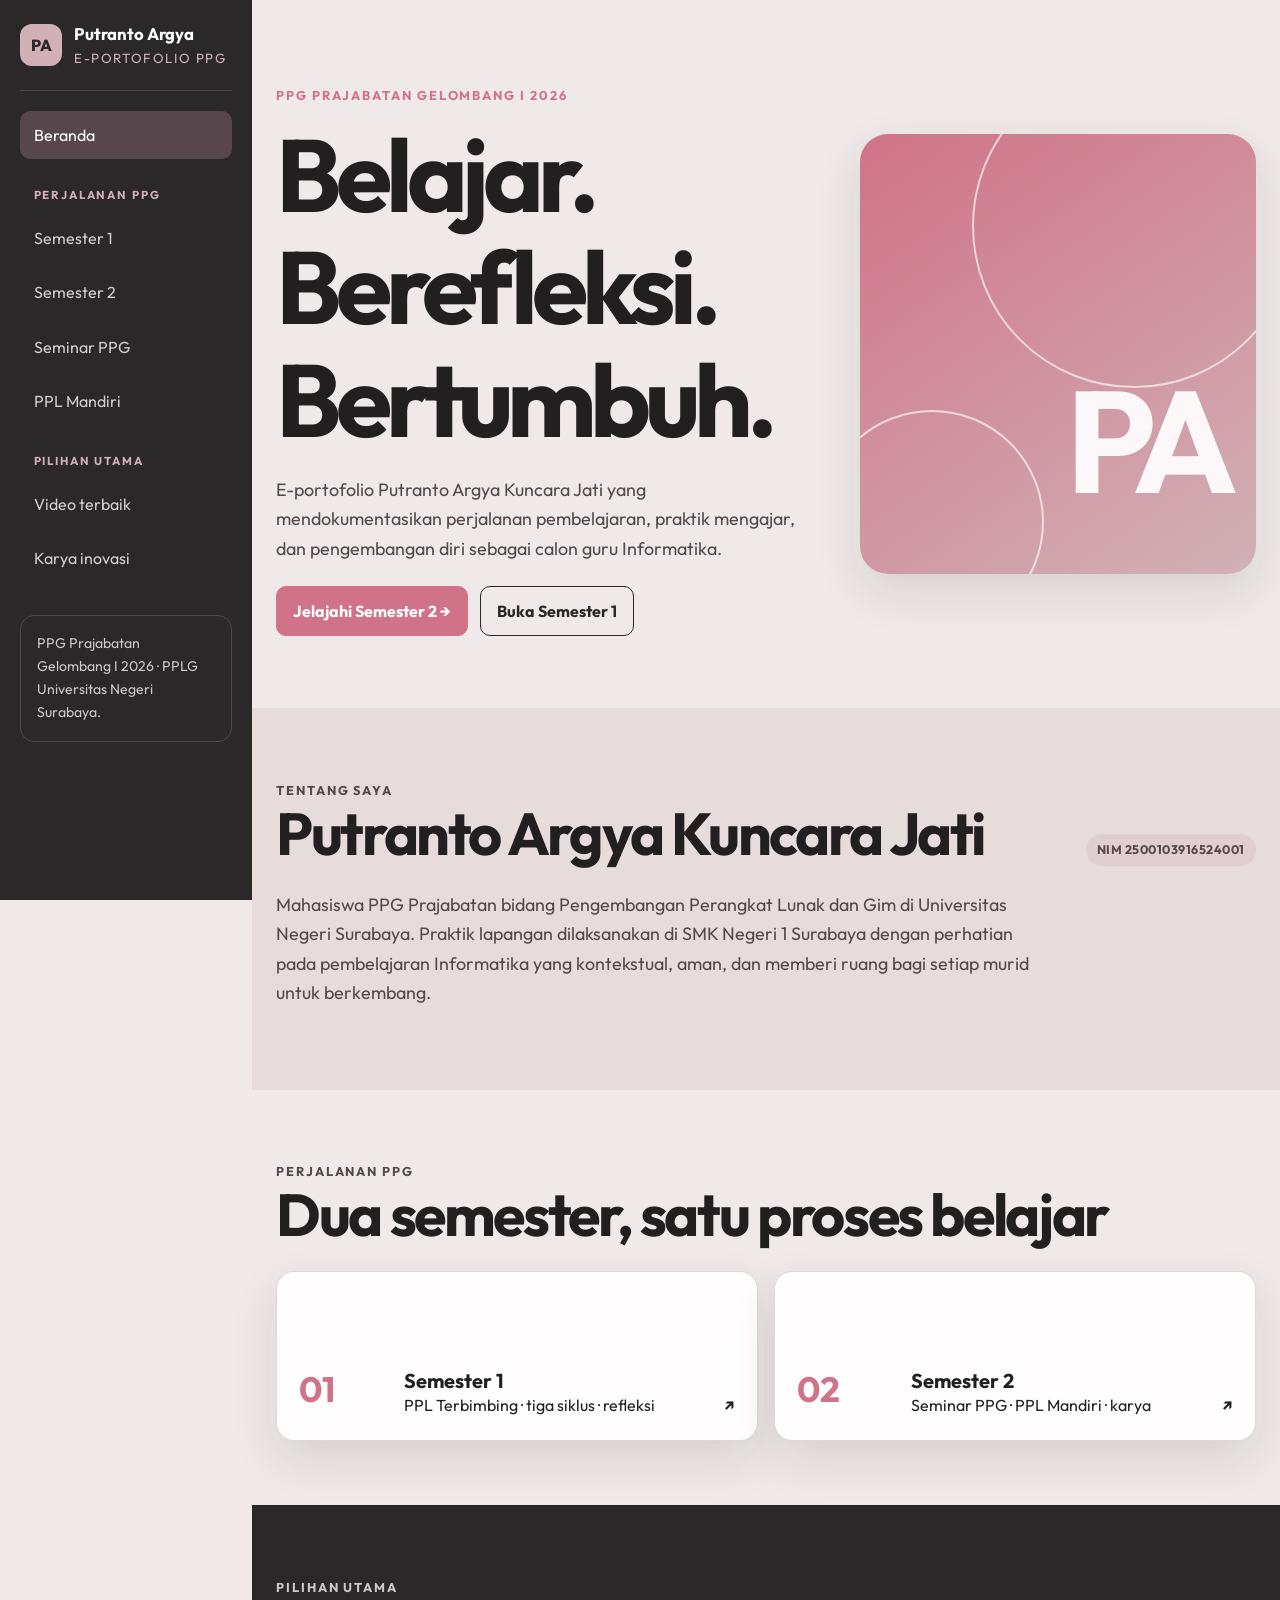
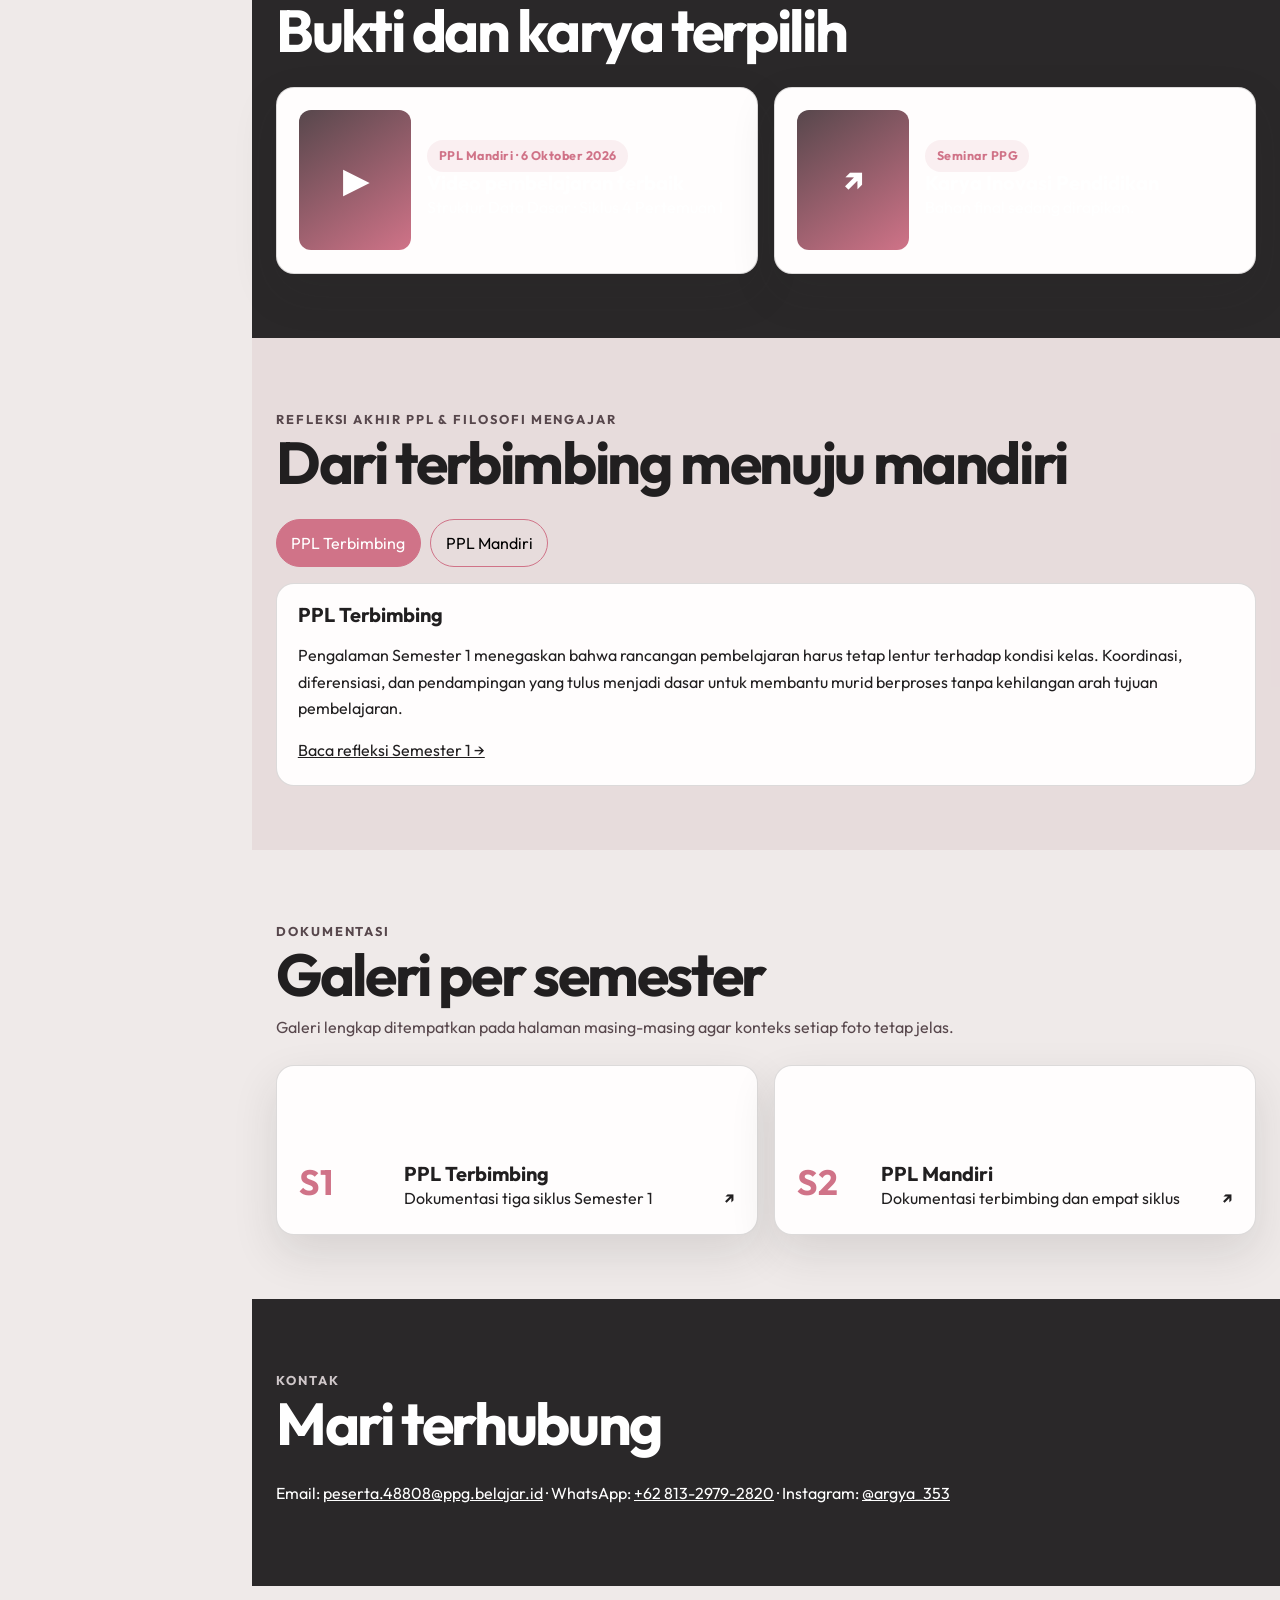
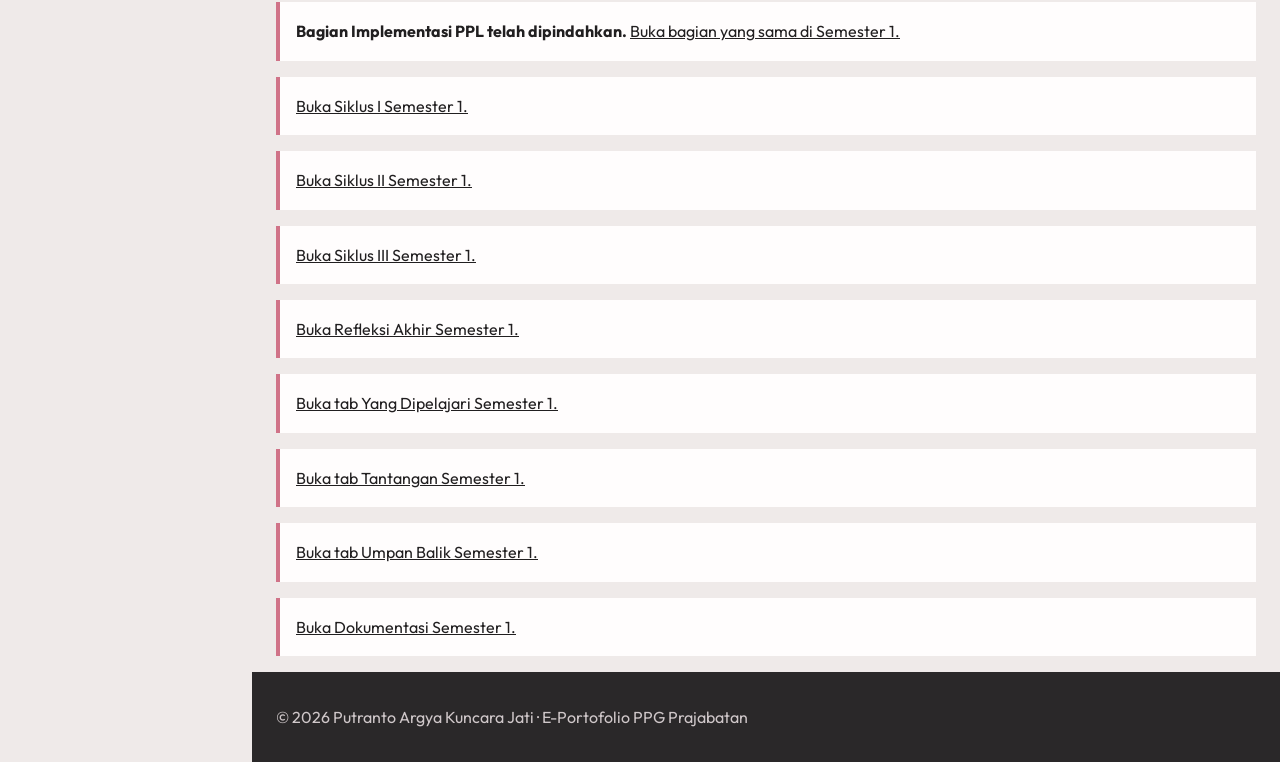
==== commit f85feb22: "feat: redesign e-portfolio and add semester 2" ====
--- a/index.html
+++ b/index.html
@@ -1,2428 +1,44 @@
 <!doctype html>
 <html lang="id">
-  <head>
-    <meta charset="UTF-8" />
-    <meta name="viewport" content="width=device-width, initial-scale=1.0, viewport-fit=cover" />
-    <title>Putranto Argya — e-Portofolio PPL Terbimbing | PPG Prajabatan 2026</title>
-    
-    <link rel="icon" type="image/png" href="img/logo.png">
-    <link rel="preconnect" href="https://fonts.googleapis.com" />
-    <link rel="preconnect" href="https://fonts.gstatic.com" crossorigin />
-    <link href="https://fonts.googleapis.com/css2?family=Space+Grotesk:wght@300;400;500;600;700&family=Outfit:wght@300;400;500;600;700&display=swap" rel="stylesheet" />
-    
-    <style>
-      /* === VARIABLES === */
-      :root {
-        --dark: #2a2829;
-        --mid: #57474c;
-        --blush: #d1b1b7;
-        --rose: #d07388;
-        --mauve: #b98d97;
-        --cream: #efeae9;
-        --warm: #cfc7c9;
-        --fd: "Space Grotesk", sans-serif;
-        --fb: "Outfit", sans-serif;
-        --r: 12px;
-        --t: 0.32s;
-        --ease: cubic-bezier(0.25, 0.46, 0.45, 0.94);
-      }
-
-      *,
-      *::before,
-      *::after {
-        box-sizing: border-box;
-        margin: 0;
-        padding: 0;
-      }
-
-      html {
-        scroll-behavior: smooth;
-        font-size: 16px;
-      }
-
-      body {
-        font-family: var(--fb);
-        background: var(--dark);
-        color: var(--cream);
-        line-height: 1.7;
-        overflow-x: hidden;
-      }
-
-      body::before {
-        content: "";
-        position: fixed;
-        inset: 0;
-        background-image: radial-gradient(circle, rgba(209, 177, 183, 0.12) 1px, transparent 1px);
-        background-size: 28px 28px;
-        pointer-events: none;
-        z-index: 0;
-      }
-
-      img {
-        max-width: 100%;
-        display: block;
-      }
-
-      a {
-        text-decoration: none;
-        color: inherit;
-      }
-
-      /* Webkit Scrollbar */
-      ::-webkit-scrollbar {
-        width: 5px;
-      }
-      ::-webkit-scrollbar-track {
-        background: var(--dark);
-      }
-      ::-webkit-scrollbar-thumb {
-        background: var(--rose);
-        border-radius: 4px;
-      }
-      ::selection {
-        background: var(--rose);
-        color: var(--cream);
-      }
-
-      .container {
-        max-width: 1200px;
-        margin: 0 auto;
-        padding: 0 28px;
-        position: relative;
-        z-index: 2;
-      }
-
-      /* === TYPOGRAPHY === */
-      .eyebrow {
-        font-family: var(--fd);
-        font-size: 10.5px;
-        font-weight: 600;
-        letter-spacing: 4px;
-        text-transform: uppercase;
-        color: var(--rose);
-        margin-bottom: 14px;
-        display: block;
-      }
-
-      .h-disp {
-        font-family: var(--fd);
-        font-size: clamp(1.9rem, 3.5vw, 2.85rem);
-        font-weight: 700;
-        line-height: 1.1;
-        letter-spacing: -0.02em;
-      }
-
-      .body-muted {
-        color: var(--warm);
-        line-height: 1.85;
-        font-size: 0.97rem;
-      }
-
-      /* === REVEAL ON SCROLL ANIMATION === */
-      .rv {
-        opacity: 0;
-        transform: translateY(32px);
-        transition: opacity 0.72s var(--ease), transform 0.72s var(--ease);
-      }
-      .rv.in {
-        opacity: 1;
-        transform: translateY(0);
-      }
-      .d1 { transition-delay: 0.1s; }
-      .d2 { transition-delay: 0.2s; }
-      .d3 { transition-delay: 0.3s; }
-      .d4 { transition-delay: 0.4s; }
-      .d5 { transition-delay: 0.5s; }
-
-      /* === BUTTONS === */
-      .btn {
-        display: inline-flex;
-        align-items: center;
-        gap: 8px;
-        padding: 12px 26px;
-        border-radius: 100px;
-        font-family: var(--fd);
-        font-size: 0.87rem;
-        font-weight: 600;
-        cursor: pointer;
-        border: none;
-        transition: transform var(--t), box-shadow var(--t), background var(--t);
-        letter-spacing: 0.3px;
-      }
-
-      .btn-p {
-        background: var(--rose);
-        color: var(--cream);
-      }
-      .btn-p:hover {
-        background: #b85c72;
-        transform: translateY(-3px);
-        box-shadow: 0 14px 28px rgba(208, 115, 136, 0.3);
-      }
-
-      .btn-g {
-        background: rgba(239, 234, 233, 0.07);
-        color: var(--cream);
-        border: 1px solid rgba(239, 234, 233, 0.2);
-      }
-      .btn-g:hover {
-        background: rgba(239, 234, 233, 0.13);
-        transform: translateY(-3px);
-        border-color: var(--rose);
-      }
-
-      .btn-wa {
-        background: #25d366;
-        color: #fff;
-        width: 100%;
-        justify-content: center;
-      }
-      .btn-wa:hover {
-        background: #1da851;
-        transform: translateY(-2px);
-        box-shadow: 0 10px 28px rgba(37, 211, 102, 0.3);
-      }
-
-      .btn-sm {
-        padding: 8px 18px;
-        font-size: 0.81rem;
-      }
-
-      /* ===== NAVBAR ===== */
-      #nav {
-        position: fixed;
-        top: 0;
-        left: 0;
-        right: 0;
-        z-index: 1000;
-        transition: all 0.4s ease;
-      }
-
-      #nav.scrolled {
-        background: rgba(42, 40, 41, 0.9);
-        backdrop-filter: blur(20px);
-        -webkit-backdrop-filter: blur(20px);
-        box-shadow: 0 1px 0 rgba(209, 177, 183, 0.12), 0 8px 32px rgba(0, 0, 0, 0.2);
-      }
-
-      .nav-w {
-        display: flex;
-        align-items: center;
-        justify-content: space-between;
-        height: 66px;
-      }
-
-      .nav-logo {
-        font-family: var(--fd);
-        font-size: 1.25rem;
-        font-weight: 700;
-        color: var(--cream);
-        letter-spacing: -0.5px;
-        display: flex;
-        align-items: center;
-        gap: 9px;
-      }
-
-      .logo-badge {
-        width: 30px;
-        height: 30px;
-        background: var(--rose);
-        border-radius: 7px;
-        display: flex;
-        align-items: center;
-        justify-content: center;
-        font-size: 0.82rem;
-        font-weight: 700;
-        color: var(--cream);
-      }
-
-      .nav-ul {
-        display: flex;
-        align-items: center;
-        gap: 32px;
-        list-style: none;
-      }
-
-      .nav-ul a {
-        font-family: var(--fd);
-        font-size: 0.84rem;
-        font-weight: 500;
-        color: rgba(239, 234, 233, 0.7);
-        position: relative;
-        transition: color var(--t);
-      }
-
-      .nav-ul a::after {
-        content: "";
-        position: absolute;
-        bottom: -3px;
-        left: 0;
-        width: 0;
-        height: 1.5px;
-        background: var(--rose);
-        border-radius: 2px;
-        transition: width var(--t);
-      }
-
-      .nav-ul a:hover,
-      .nav-ul a.active {
-        color: var(--cream);
-      }
-
-      .nav-ul a:hover::after,
-      .nav-ul a.active::after {
-        width: 100%;
-      }
-
-      .burger {
-        display: none;
-        flex-direction: column;
-        gap: 5px;
-        cursor: pointer;
-        background: none;
-        border: none;
-        padding: 4px;
-        z-index: 1001;
-      }
-
-      .burger span {
-        display: block;
-        width: 22px;
-        height: 2px;
-        background: var(--cream);
-        border-radius: 2px;
-        transition: var(--t);
-      }
-
-      .burger.open span:nth-child(1) { transform: translateY(7px) rotate(45deg); }
-      .burger.open span:nth-child(2) { opacity: 0; }
-      .burger.open span:nth-child(3) { transform: translateY(-7px) rotate(-45deg); }
-
-      .mob-nav {
-        display: none;
-        position: fixed;
-        inset: 0;
-        background: rgba(42, 40, 41, 0.98);
-        z-index: 999;
-        flex-direction: column;
-        align-items: center;
-        justify-content: center;
-        gap: 38px;
-      }
-
-      .mob-nav.open {
-        display: flex;
-      }
-
-      .mob-nav a {
-        font-family: var(--fd);
-        font-size: 1.9rem;
-        font-weight: 700;
-        color: var(--cream);
-        transition: color var(--t);
-      }
-
-      .mob-nav a:hover {
-        color: var(--rose);
-      }
-
-      /* ===== HERO ===== */
-      #home {
-        min-height: 100vh;
-        display: flex;
-        align-items: center;
-        padding-top: 66px;
-        position: relative;
-        overflow: hidden;
-      }
-
-      #home::after {
-        content: "";
-        position: absolute;
-        top: -200px;
-        right: -200px;
-        width: 700px;
-        height: 700px;
-        background: radial-gradient(circle, rgba(208, 115, 136, 0.08) 0%, transparent 70%);
-        pointer-events: none;
-      }
-
-      .hero-grid {
-        display: grid;
-        grid-template-columns: 1.05fr 0.95fr;
-        gap: 60px;
-        align-items: center;
-        padding: 80px 0 96px;
-      }
-
-      .hero-chip {
-        display: inline-flex;
-        align-items: center;
-        gap: 8px;
-        padding: 5px 16px 5px 8px;
-        background: rgba(208, 115, 136, 0.1);
-        border: 1px solid rgba(208, 115, 136, 0.28);
-        border-radius: 100px;
-        font-family: var(--fd);
-        font-size: 0.74rem;
-        font-weight: 500;
-        color: var(--rose);
-        margin-bottom: 22px;
-      }
-
-      .hero-chip-dot {
-        width: 6px;
-        height: 6px;
-        background: var(--rose);
-        border-radius: 50%;
-        animation: pdot 2s infinite;
-      }
-
-      @keyframes pdot {
-        0%, 100% { opacity: 1; transform: scale(1); }
-        50% { opacity: 0.4; transform: scale(0.7); }
-      }
-
-      .hero-h1 {
-        font-family: var(--fd);
-        font-size: clamp(2.5rem, 5.2vw, 4rem);
-        font-weight: 700;
-        line-height: 1.06;
-        letter-spacing: -0.03em;
-        margin-bottom: 20px;
-      }
-
-      .hero-h1 .ac {
-        color: var(--rose);
-      }
-
-      .hero-desc {
-        color: var(--blush);
-        font-size: 1rem;
-        line-height: 1.85;
-        margin-bottom: 16px;
-        max-width: 500px;
-      }
-
-      .hero-quote {
-        display: flex;
-        align-items: flex-start;
-        gap: 12px;
-        margin-bottom: 34px;
-        padding: 15px 20px;
-        background: rgba(209, 177, 183, 0.07);
-        border-left: 2px solid var(--rose);
-        border-radius: 0 10px 10px 0;
-      }
-
-      .hero-quote p {
-        font-size: 0.88rem;
-        color: var(--warm);
-        font-style: italic;
-        line-height: 1.7;
-      }
-
-      .hero-cta {
-        display: flex;
-        gap: 12px;
-        flex-wrap: wrap;
-      }
-
-      .hero-vis {
-        position: relative;
-      }
-
-      .hero-frame {
-        border-radius: 22px;
-        overflow: hidden;
-        position: relative;
-      }
-
-      .hero-frame::after {
-        content: "";
-        position: absolute;
-        inset: 0;
-        background: linear-gradient(135deg, rgba(208, 115, 136, 0.14) 0%, transparent 55%);
-      }
-
-      .hero-frame img {
-        width: 100%;
-        height: 500px;
-        object-fit: cover;
-      }
-
-      .hfb {
-        position: absolute;
-        bottom: -16px;
-        left: -20px;
-        background: rgba(42, 40, 41, 0.95);
-        backdrop-filter: blur(16px);
-        border: 1px solid rgba(209, 177, 183, 0.2);
-        border-radius: 14px;
-        padding: 14px 18px;
-        z-index: 3;
-      }
-
-      .hfb-l {
-        font-size: 0.69rem;
-        color: var(--mauve);
-        font-family: var(--fd);
-        letter-spacing: 2px;
-        text-transform: uppercase;
-        margin-bottom: 3px;
-      }
-
-      .hfb-v {
-        font-family: var(--fd);
-        font-size: 1rem;
-        font-weight: 700;
-        color: var(--cream);
-      }
-
-      .hero-ring {
-        position: absolute;
-        top: -18px;
-        right: -18px;
-        width: 72px;
-        height: 72px;
-        border: 1.5px solid var(--rose);
-        border-radius: 50%;
-        opacity: 0.3;
-      }
-
-      /* ===== SECTION UTILITIES ===== */
-      .s-light {
-        background: var(--cream);
-        color: var(--dark);
-        position: relative;
-        z-index: 1;
-      }
-      .s-light .eyebrow { color: var(--rose); }
-      .s-light .h-disp { color: var(--dark); }
-      .s-light .body-muted { color: var(--mid); }
-
-      .s-mid {
-        background: #1f1c1d;
-        position: relative;
-        z-index: 1;
-      }
-
-      section {
-        padding: 96px 0;
-      }
-
-      .line-div {
-        display: block;
-        width: 44px;
-        height: 2px;
-        background: var(--rose);
-        border-radius: 2px;
-        margin-top: 10px;
-      }
-
-      /* ===== ABOUT ===== */
-      .about-grid {
-        display: grid;
-        grid-template-columns: 1fr 1.55fr;
-        gap: 76px;
-        align-items: start;
-      }
-
-      .about-photo-wrap {
-        position: relative;
-      }
-
-      .about-photo {
-        position: relative;
-        z-index: 1;
-        width: 100%;
-        border-radius: 18px;
-        aspect-ratio: 3/4;
-        object-fit: cover;
-      }
-
-      .about-photo-deco {
-        position: absolute;
-        bottom: -14px;
-        right: -14px;
-        width: 78%;
-        height: 68%;
-        border: 1.5px solid var(--rose);
-        border-radius: 18px;
-        opacity: 0.28;
-        z-index: 0;
-        pointer-events: none;
-      }
-
-      .about-tag {
-        display: inline-flex;
-        align-items: center;
-        gap: 6px;
-        padding: 5px 14px;
-        background: rgba(208, 115, 136, 0.1);
-        border-radius: 100px;
-        font-size: 0.79rem;
-        font-family: var(--fd);
-        font-weight: 500;
-        color: var(--rose);
-        margin-bottom: 20px;
-      }
-
-      .about-bio {
-        font-size: 0.96rem;
-        color: var(--mid);
-        line-height: 1.9;
-        margin-bottom: 22px;
-      }
-
-      .pull-q {
-        border-left: 2px solid var(--rose);
-        padding: 13px 18px;
-        margin: 18px 0;
-        background: rgba(208, 115, 136, 0.05);
-        border-radius: 0 9px 9px 0;
-      }
-
-      .pull-q p {
-        font-size: 0.9rem;
-        color: var(--mid);
-        font-style: italic;
-        line-height: 1.7;
-      }
-
-      .strengths {
-        display: grid;
-        grid-template-columns: repeat(3, 1fr);
-        gap: 11px;
-        margin-bottom: 26px;
-      }
-
-      .str-c {
-        background: #fff;
-        border: 1.5px solid var(--warm);
-        border-radius: 12px;
-        padding: 16px 13px;
-        transition: border-color var(--t), box-shadow var(--t), transform var(--t);
-      }
-
-      .str-c:hover {
-        border-color: var(--rose);
-        box-shadow: 0 8px 22px rgba(208, 115, 136, 0.1);
-        transform: translateY(-3px);
-      }
-
-      .str-ico {
-        width: 34px;
-        height: 34px;
-        background: rgba(208, 115, 136, 0.1);
-        border-radius: 8px;
-        display: flex;
-        align-items: center;
-        justify-content: center;
-        margin-bottom: 8px;
-        color: var(--rose);
-      }
-
-      .str-c h4 {
-        font-family: var(--fd);
-        font-size: 0.84rem;
-        font-weight: 600;
-        color: var(--dark);
-        margin-bottom: 2px;
-      }
-
-      .str-c p {
-        font-size: 0.77rem;
-        color: var(--mid);
-      }
-
-      .stats-row {
-        display: flex;
-        gap: 32px;
-        flex-wrap: wrap;
-        margin-bottom: 26px;
-      }
-
-      .stat-n {
-        font-family: var(--fd);
-        font-size: 2rem;
-        font-weight: 700;
-        color: var(--rose);
-        line-height: 1;
-      }
-
-      .stat-l {
-        font-size: 0.81rem;
-        color: var(--mid);
-        margin-top: 3px;
-      }
-
-      /* ===== ANALISIS GRID ===== */
-      .a-grid {
-        display: grid;
-        grid-template-columns: repeat(2, 1fr);
-        gap: 16px;
-        margin-top: 28px;
-      }
-
-      .a-card {
-        background: #fff;
-        border: 1.5px solid var(--warm);
-        border-radius: 14px;
-        padding: 22px;
-        position: relative;
-        overflow: hidden;
-        transition: border-color var(--t), box-shadow var(--t);
-      }
-
-      .a-card::before {
-        content: "";
-        position: absolute;
-        top: 0;
-        left: 0;
-        width: 3px;
-        height: 100%;
-        background: var(--rose);
-      }
-
-      .a-card:hover {
-        border-color: var(--rose);
-        box-shadow: 0 8px 28px rgba(208, 115, 136, 0.1);
-      }
-
-      .a-card h4 {
-        font-family: var(--fd);
-        font-size: 0.9rem;
-        font-weight: 600;
-        color: var(--dark);
-        margin-bottom: 7px;
-      }
-
-      .a-card p {
-        font-size: 0.85rem;
-        color: var(--mid);
-        line-height: 1.7;
-      }
-      .jump-link { display: inline-block; margin-top: 8px; color: var(--rose); font-family: var(--fd); font-size: 0.82rem; font-weight: 600; }
-
-      /* ===== MODEL GURU ===== */
-      .mg-wrap {
-        margin-top: 44px;
-        background: var(--dark);
-        border-radius: 18px;
-        padding: 38px 42px;
-        position: relative;
-        overflow: hidden;
-      }
-
-      .mg-wrap::before {
-        content: "";
-        position: absolute;
-        top: -80px;
-        right: -80px;
-        width: 280px;
-        height: 280px;
-        background: radial-gradient(circle, rgba(208, 115, 136, 0.11) 0%, transparent 70%);
-      }
-
-      .mg-grid {
-        display: grid;
-        grid-template-columns: repeat(3, 1fr);
-        gap: 22px;
-        margin-top: 24px;
-      }
-
-      .mg-wrap .h-disp { color: var(--cream); }
-      .mg-wrap > p { color: var(--warm); }
-
-      .mg-i .mg-l {
-        font-family: var(--fd);
-        font-size: 0.72rem;
-        font-weight: 600;
-        color: var(--rose);
-        text-transform: uppercase;
-        letter-spacing: 2px;
-        margin-bottom: 6px;
-      }
-
-      .mg-i .mg-v {
-        font-size: 0.91rem;
-        color: var(--cream);
-        line-height: 1.65;
-      }
-
-      /* ===== LAMPIRAN ===== */
-      .lamp-row {
-        display: grid;
-        grid-template-columns: repeat(2, 1fr);
-        gap: 14px;
-        margin-top: 28px;
-      }
-
-      .lamp-c {
-        background: #fff;
-        border: 1.5px solid var(--warm);
-        border-radius: 13px;
-        padding: 20px 22px;
-        display: flex;
-        align-items: flex-start;
-        gap: 14px;
-        transition: border-color var(--t), transform var(--t);
-      }
-
-      .lamp-c:hover {
-        border-color: var(--rose);
-        transform: translateY(-3px);
-      }
-
-      .lamp-num {
-        width: 42px;
-        height: 42px;
-        background: var(--rose);
-        color: var(--cream);
-        border-radius: 10px;
-        display: flex;
-        align-items: center;
-        justify-content: center;
-        font-family: var(--fd);
-        font-size: 1.1rem;
-        font-weight: 700;
-        flex-shrink: 0;
-      }
-
-      .lamp-c h4 {
-        font-family: var(--fd);
-        font-size: 0.88rem;
-        font-weight: 600;
-        color: var(--dark);
-        margin-bottom: 4px;
-      }
-
-      .lamp-c p {
-        font-size: 0.81rem;
-        color: var(--mid);
-        line-height: 1.65;
-      }
-
-      .lamp-lnk {
-        display: inline-block;
-        margin-top: 7px;
-        font-size: 0.79rem;
-        color: var(--rose);
-        font-weight: 500;
-      }
-
-      /* ===== SIKLUS (IMPLEMENTASI PPL) ===== */
-      .sik-intro {
-        max-width: 680px;
-        margin-bottom: 52px;
-      }
-
-      .sik-tabs {
-        display: flex;
-        gap: 9px;
-        margin-bottom: 44px;
-        flex-wrap: wrap;
-      }
-
-      .sik-tab {
-        padding: 8px 22px;
-        border-radius: 100px;
-        font-family: var(--fd);
-        font-size: 0.82rem;
-        font-weight: 600;
-        cursor: pointer;
-        border: 1.5px solid rgba(209, 177, 183, 0.2);
-        background: transparent;
-        color: var(--blush);
-        transition: all var(--t);
-      }
-
-      .sik-tab.active,
-      .sik-tab:hover {
-        background: var(--rose);
-        border-color: var(--rose);
-        color: var(--cream);
-      }
-
-      .sik-panel {
-        display: none;
-      }
-
-      .sik-panel.active {
-        display: block;
-      }
-
-      .sik-layout {
-        display: grid;
-        grid-template-columns: 1fr 1fr;
-        gap: 38px;
-        align-items: start;
-      }
-
-      .sik-img-w {
-        position: relative;
-        border-radius: 18px;
-        overflow: hidden;
-      }
-
-      .sik-img-w img {
-        width: 100%;
-        height: 330px;
-        object-fit: cover;
-      }
-
-      .sik-ov {
-        position: absolute;
-        bottom: 0;
-        left: 0;
-        right: 0;
-        padding: 22px;
-        background: linear-gradient(to top, rgba(42, 40, 41, 0.88), transparent);
-      }
-
-      .sik-tag {
-        display: inline-block;
-        padding: 4px 13px;
-        background: var(--rose);
-        border-radius: 100px;
-        font-size: 0.72rem;
-        font-family: var(--fd);
-        font-weight: 600;
-        color: var(--cream);
-        margin-bottom: 7px;
-      }
-
-      .sik-img-title {
-        font-family: var(--fd);
-        font-size: 1.05rem;
-        font-weight: 600;
-        color: var(--cream);
-      }
-
-      .sik-cg {
-        display: grid;
-        grid-template-columns: 1fr 1fr;
-        gap: 12px;
-        margin-top: 28px;
-      }
-
-      .sk-i {
-        background: rgba(87, 71, 76, 0.2);
-        border: 1px solid rgba(209, 177, 183, 0.11);
-        border-radius: 11px;
-        padding: 15px;
-      }
-
-      .sk-t {
-        font-family: var(--fd);
-        font-size: 0.71rem;
-        font-weight: 600;
-        color: var(--rose);
-        text-transform: uppercase;
-        letter-spacing: 2px;
-        margin-bottom: 5px;
-      }
-
-      .sk-i p {
-        font-size: 0.85rem;
-        color: var(--blush);
-        line-height: 1.65;
-      }
-
-      .sk-full {
-        grid-column: 1 / -1;
-      }
-
-      .art-list {
-        display: flex;
-        flex-wrap: wrap;
-        gap: 7px;
-        margin-top: 7px;
-      }
-
-      .art-chip {
-        padding: 4px 11px;
-        background: rgba(208, 115, 136, 0.11);
-        border: 1px solid rgba(208, 115, 136, 0.24);
-        border-radius: 100px;
-        font-size: 0.75rem;
-        color: var(--rose);
-        font-family: var(--fd);
-        font-weight: 500;
-      }
-      .art-chip:hover {
-        background: rgba(208, 115, 136, 0.18);
-        border-color: var(--rose);
-        color: var(--cream);
-      }
-
-      .lamp-sik {
-        display: flex;
-        gap: 9px;
-        flex-wrap: wrap;
-        margin-top: 7px;
-      }
-
-      .lamp-b {
-        display: flex;
-        align-items: center;
-        gap: 7px;
-        padding: 7px 13px;
-        background: rgba(208, 115, 136, 0.09);
-        border: 1px solid rgba(208, 115, 136, 0.22);
-        border-radius: 9px;
-        font-size: 0.79rem;
-        color: var(--blush);
-        font-family: var(--fd);
-      }
-
-      .lamp-b span {
-        width: 6px;
-        height: 6px;
-        background: var(--rose);
-        border-radius: 50%;
-        flex-shrink: 0;
-      }
-
-      /* ===== REFLEKSI & FILOSOFI ===== */
-      .ref-split {
-        display: grid;
-        grid-template-columns: 1fr 1fr;
-        gap: 56px;
-        align-items: start;
-      }
-
-      .ref-tabs {
-        display: flex;
-        gap: 7px;
-        margin-bottom: 24px;
-      }
-
-      .ref-tab {
-        padding: 7px 17px;
-        border-radius: 100px;
-        font-family: var(--fd);
-        font-size: 0.79rem;
-        font-weight: 600;
-        cursor: pointer;
-        border: 1.5px solid rgba(87, 71, 76, 0.3);
-        background: transparent;
-        color: var(--mid);
-        transition: all var(--t);
-      }
-
-      .ref-tab.active {
-        background: var(--rose);
-        border-color: var(--rose);
-        color: var(--cream);
-      }
-
-      .ref-pan {
-        display: none;
-      }
-
-      .ref-pan.active {
-        display: block;
-      }
-
-      .ref-q {
-        margin-bottom: 20px;
-        padding: 20px;
-        background: rgba(208, 115, 136, 0.07);
-        border-radius: 12px;
-        border-left: 2.5px solid var(--rose);
-      }
-
-      .ref-q .q {
-        font-family: var(--fd);
-        font-size: 0.76rem;
-        font-weight: 600;
-        color: var(--rose);
-        text-transform: uppercase;
-        letter-spacing: 2px;
-        margin-bottom: 7px;
-      }
-
-      .ref-q p {
-        font-size: 0.9rem;
-        color: var(--mid);
-        line-height: 1.82;
-      }
-
-      .ref-q p + p {
-        margin-top: 12px;
-      }
-
-      .fil-wrap {
-        background: rgba(87, 71, 76, 0.08);
-        border: 1.5px solid rgba(87, 71, 76, 0.18);
-        border-radius: 18px;
-        padding: 32px;
-      }
-
-      .fil-p {
-        font-size: 0.94rem;
-        color: var(--mid);
-        line-height: 1.9;
-        margin-bottom: 18px;
-      }
-
-      .fil-p:last-child {
-        margin-bottom: 0;
-      }
-
-      .fil-p em {
-        font-style: italic;
-        color: var(--rose);
-        font-weight: 500;
-      }
-
-      .gt-grid {
-        display: grid;
-        grid-template-columns: 1fr 1fr;
-        gap: 13px;
-        margin-top: 22px;
-      }
-
-      .gt-c {
-        background: rgba(208, 115, 136, 0.1);
-        border: 1.5px solid rgba(208, 115, 136, 0.28);
-        border-radius: 13px;
-        padding: 18px;
-      }
-
-      .gt-c .ic {
-        font-size: 1.35rem;
-        margin-bottom: 7px;
-      }
-
-      .gt-c h4 {
-        font-family: var(--fd);
-        font-size: 0.87rem;
-        font-weight: 600;
-        color: var(--dark);
-        margin-bottom: 4px;
-      }
-
-      .gt-c p {
-        font-size: 0.81rem;
-        color: var(--mid);
-        line-height: 1.65;
-      }
-
-      /* ===== GALLERY ===== */
-      .gal-filter {
-        display: flex;
-        gap: 9px;
-        margin-bottom: 32px;
-        flex-wrap: wrap;
-      }
-
-      .gf-btn {
-        padding: 7px 17px;
-        border-radius: 100px;
-        font-family: var(--fd);
-        font-size: 0.8rem;
-        font-weight: 500;
-        cursor: pointer;
-        border: 1px solid rgba(239, 234, 233, 0.19);
-        background: transparent;
-        color: var(--warm);
-        transition: all var(--t);
-      }
-
-      .gf-btn.active,
-      .gf-btn:hover {
-        background: var(--rose);
-        border-color: var(--rose);
-        color: var(--cream);
-      }
-
-      .gal-grid {
-        display: grid;
-        grid-template-columns: repeat(4, 1fr);
-        grid-auto-rows: 210px;
-        grid-auto-flow: dense;
-        gap: 13px;
-      }
-
-      .g-i {
-        border-radius: 14px;
-        overflow: hidden;
-        position: relative;
-        background: var(--mid);
-        cursor: pointer;
-      }
-
-      .g-i.tall { grid-row: span 2; }
-      .g-i.wide { grid-column: span 2; }
-
-      .g-i img {
-        width: 100%;
-        height: 100%;
-        object-fit: cover;
-        transition: transform 0.5s ease;
-      }
-
-      .g-i:hover img {
-        transform: scale(1.05);
-      }
-
-      .g-cap {
-        position: absolute;
-        bottom: 0;
-        left: 0;
-        right: 0;
-        padding: 18px 14px 14px;
-        background: linear-gradient(to top, rgba(42, 40, 41, 0.87), transparent);
-        opacity: 0;
-        transition: opacity 0.3s ease;
-      }
-
-      .g-i:hover .g-cap {
-        opacity: 1;
-      }
-
-      .g-cap p {
-        font-size: 0.81rem;
-        color: var(--cream);
-        font-family: var(--fd);
-        font-weight: 500;
-      }
-
-      .g-cap span {
-        font-size: 0.7rem;
-        color: var(--blush);
-        display: block;
-        margin-top: 2px;
-      }
-
-      /* ===== KONTAK ===== */
-      .kon-grid {
-        display: grid;
-        grid-template-columns: 1fr 1fr;
-        gap: 72px;
-        align-items: center;
-      }
-
-      .ci-list {
-        display: flex;
-        flex-direction: column;
-        gap: 16px;
-        margin-top: 28px;
-      }
-
-      .ci-row {
-        display: flex;
-        align-items: center;
-        gap: 15px;
-      }
-
-      .ci-ico {
-        width: 46px;
-        height: 46px;
-        background: rgba(208, 115, 136, 0.11);
-        border: 1px solid rgba(208, 115, 136, 0.19);
-        border-radius: 12px;
-        display: flex;
-        align-items: center;
-        justify-content: center;
-        color: var(--rose);
-        flex-shrink: 0;
-      }
-
-      .ci-row h4 {
-        font-family: var(--fd);
-        font-size: 0.76rem;
-        font-weight: 600;
-        color: var(--mauve);
-        margin-bottom: 2px;
-      }
-
-      .ci-row p {
-        font-size: 0.93rem;
-        color: var(--cream);
-      }
-
-      .kon-card {
-        background: rgba(87, 71, 76, 0.18);
-        border: 1px solid rgba(209, 177, 183, 0.13);
-        border-radius: 22px;
-        padding: 44px 38px;
-        text-align: center;
-      }
-
-      .kon-card h3 {
-        font-family: var(--fd);
-        font-size: 1.45rem;
-        font-weight: 700;
-        color: var(--cream);
-        margin-bottom: 11px;
-      }
-
-      .kon-card p {
-        color: var(--blush);
-        font-size: 0.92rem;
-        margin-bottom: 30px;
-        line-height: 1.75;
-      }
-
-      /* ===== FOOTER ===== */
-      footer {
-        background: #1c1a1b;
-        border-top: 1px solid rgba(209, 177, 183, 0.09);
-        padding: 50px 0 30px;
-      }
-
-      .ft-grid {
-        display: grid;
-        grid-template-columns: 2fr 1fr 1fr;
-        gap: 44px;
-        margin-bottom: 44px;
-      }
-
-      .ft-brand .fl {
-        font-family: var(--fd);
-        font-size: 1.18rem;
-        font-weight: 700;
-        color: var(--cream);
-        margin-bottom: 9px;
-      }
-
-      .ft-brand p {
-        font-size: 0.85rem;
-        color: var(--mauve);
-        line-height: 1.7;
-        max-width: 270px;
-      }
-
-      .ft-col h4 {
-        font-family: var(--fd);
-        font-size: 0.76rem;
-        font-weight: 600;
-        color: var(--warm);
-        text-transform: uppercase;
-        letter-spacing: 2.5px;
-        margin-bottom: 16px;
-      }
-
-      .ft-col ul {
-        list-style: none;
-        display: flex;
-        flex-direction: column;
-        gap: 10px;
-      }
-
-      .ft-col ul li a {
-        font-size: 0.87rem;
-        color: var(--mauve);
-        transition: color var(--t);
-      }
-
-      .ft-col ul li a:hover {
-        color: var(--rose);
-      }
-
-      .ft-bot {
-        display: flex;
-        align-items: center;
-        justify-content: space-between;
-        padding-top: 26px;
-        border-top: 1px solid rgba(209, 177, 183, 0.07);
-      }
-
-      .ft-copy {
-        font-size: 0.79rem;
-        color: var(--mauve);
-      }
-
-      .soc-links {
-        display: flex;
-        gap: 9px;
-      }
-
-      .soc-l {
-        width: 34px;
-        height: 34px;
-        border-radius: 8px;
-        border: 1px solid rgba(209, 177, 183, 0.17);
-        display: flex;
-        align-items: center;
-        justify-content: center;
-        color: var(--mauve);
-        transition: all var(--t);
-      }
-
-      .soc-l:hover {
-        border-color: var(--rose);
-        color: var(--rose);
-        background: rgba(208, 115, 136, 0.08);
-      }
-
-      /* ===== OL LI ===== */
-      ol li {
-        margin-bottom: 10px; /* Memberikan jarak antar poin */
-        line-height: 1.6;    /* Mengatur jarak spasi baris teks */
-        margin-left: 15px;  /* Memberikan indentasi pada poin */
-        font-size: 0.9rem; /* Ukuran font untuk poin */
-        color: var(--mid); /* Warna teks untuk poin */
-        line-height: 1.7;   /* Mengatur jarak spasi baris teks */
-      }
-
-      /* ===== RESPONSIVE MEDIA QUERIES ===== */
-      @media (max-width: 1024px) {
-        .gal-grid { grid-template-columns: repeat(3, 1fr); }
-        .ft-grid { grid-template-columns: 1fr 1fr; }
-        .ref-split { gap: 40px; }
-        .sik-layout { gap: 26px; }
-        .about-grid { gap: 48px; }
-        .hero-grid { gap: 40px; }
-      }
-
-      @media (max-width: 768px) {
-        section { padding: 64px 0; }
-        .nav-ul { display: none; }
-        .burger { display: flex; }
-        
-        .hero-grid {
-          grid-template-columns: 1fr;
-          gap: 32px;
-          text-align: center;
-          padding: 64px 0 72px;
-        }
-        .hero-vis { order: -1; }
-        .hero-frame img { height: 260px; }
-        .hero-desc, .hero-quote { max-width: 100%; }
-        .hero-cta { justify-content: center; }
-        .hfb { display: none; }
-        
-        .about-grid { grid-template-columns: 1fr; gap: 36px; }
-        .about-photo-wrap { max-width: 220px; margin: 0 auto; }
-        .about-photo-deco { display: none; }
-        
-        .strengths { grid-template-columns: 1fr; }
-        .stats-row { gap: 16px 24px; }
-        .a-grid { grid-template-columns: 1fr; }
-        .lamp-row { grid-template-columns: 1fr; }
-        
-        .mg-wrap { padding: 24px 20px; }
-        .mg-grid { grid-template-columns: 1fr; gap: 14px; }
-        
-        .sik-tabs { gap: 7px; }
-        .sik-tab { font-size: 0.76rem; padding: 7px 14px; }
-        .sik-layout { grid-template-columns: 1fr; gap: 20px; }
-        .sik-img-w img { height: 240px; }
-        .sik-cg { grid-template-columns: 1fr; }
-        .sk-full { grid-column: 1; }
-        
-        .lamp-sik { flex-direction: column; gap: 7px; }
-        .ref-split { grid-template-columns: 1fr; gap: 40px; }
-        .ref-tabs { flex-wrap: wrap; gap: 6px; }
-        .gt-grid { grid-template-columns: 1fr; }
-        
-        .gal-grid { grid-template-columns: repeat(2, 1fr); grid-auto-rows: 180px; }
-        .g-i.wide { grid-column: 1; }
-        .gal-filter { gap: 6px; }
-        .gf-btn { font-size: 0.76rem; padding: 6px 12px; }
-        
-        .kon-grid { grid-template-columns: 1fr; gap: 36px; }
-        .kon-card { padding: 32px 24px; }
-        .ft-grid { grid-template-columns: 1fr; gap: 28px; }
-        .ft-bot { flex-direction: column; gap: 12px; text-align: center; }
-      }
-
-      @media (max-width: 480px) {
-        section { padding: 52px 0; }
-        .hero-grid { padding: 52px 0 60px; }
-        .hero-frame img { height: 210px; }
-        .hero-chip { font-size: 0.68rem; }
-        .hero-h1 { font-size: clamp(1.85rem, 6.5vw, 2.5rem); }
-        
-        .sik-tab { font-size: 0.71rem; padding: 6px 11px; }
-        .sik-img-w img { height: 200px; }
-        
-        .gal-grid { grid-template-columns: 1fr; grid-auto-rows: 190px; }
-        .g-i.tall { grid-row: span 1; }
-        .lamp-c { flex-direction: column; gap: 10px; }
-        .lamp-num { width: 36px; height: 36px; font-size: 0.95rem; border-radius: 8px; }
-        
-        .stats-row { display: grid; grid-template-columns: 1fr 1fr; gap: 14px; }
-        .mob-nav a { font-size: 1.5rem; }
-      }
-    </style>
-  </head>
-  <body>
-    
-    <!-- === NAVBAR === -->
-    <nav id="nav">
-      <div class="container">
-        <div class="nav-w">
-          <a href="#home" class="nav-logo">
-            <div class="logo-badge"><img src="img/logo.png" alt="Logo"></div>
-            Putranto Argya
-          </a>
-          <ul class="nav-ul" id="navUl">
-            <li><a href="#home">Home</a></li>
-            <li><a href="semester2.html" target="_blank" rel="noopener">Semester 2</a></li>
-            <li><a href="#tentang">Tentang Saya</a></li>
-            <li><a href="#implementasi">Implementasi PPL</a></li>
-            <li><a href="#refleksi">Refleksi &amp; Filosofi</a></li>
-            <li><a href="#dokumentasi">Dokumentasi</a></li>
-            <li><a href="#kontak">Kontak</a></li>
-          </ul>
-          <button class="burger" id="burger">
-            <span></span><span></span><span></span>
-          </button>
-        </div>
+<head>
+  <meta charset="utf-8">
+  <meta name="viewport" content="width=device-width,initial-scale=1">
+  <meta name="description" content="E-Portofolio PPG Prajabatan Putranto Argya Kuncara Jati.">
+  <title>Beranda · E-Portofolio Putranto Argya</title>
+  <link rel="icon" href="img/logo.png">
+  <link rel="preconnect" href="https://fonts.googleapis.com">
+  <link rel="preconnect" href="https://fonts.gstatic.com" crossorigin>
+  <link href="https://fonts.googleapis.com/css2?family=Outfit:wght@400;500;600;700;800&amp;display=swap" rel="stylesheet">
+  <link rel="stylesheet" href="assets/css/site.css">
+  <script src="assets/js/site.js" defer></script>
+</head>
+<body>
+  <a class="skip-link" href="#main-content">Lewati navigasi</a>
+  <aside class="site-sidebar">
+    <a class="site-brand" href="index.html" aria-current="page"><span class="brand-mark">PA</span><span><strong>Putranto Argya</strong><small>E-PORTOFOLIO PPG</small></span></a>
+    <nav class="site-nav" aria-label="Navigasi utama"><a href="index.html" aria-current="page">Beranda</a><span class="nav-label">PERJALANAN PPG</span><a href="semester1.html">Semester 1</a><a href="semester2.html">Semester 2</a><a href="sppg.html">Seminar PPG</a><a href="pplm.html">PPL Mandiri</a><span class="nav-label">PILIHAN UTAMA</span><a href="pplm.html#video-terbaik">Video terbaik</a><a href="karya-inovasi.html">Karya inovasi</a></nav>
+    <p class="side-note">PPG Prajabatan Gelombang I 2026 · PPLG Universitas Negeri Surabaya.</p>
+  </aside>
+  <div class="mobile-bar"><a class="mobile-brand" href="index.html">Putranto Argya</a><details class="mobile-nav"><summary aria-label="Buka menu">☰</summary><nav aria-label="Navigasi seluler"><a href="index.html">Beranda</a><a href="semester1.html">Semester 1</a><a href="semester2.html">Semester 2</a><a href="sppg.html">SPPG</a><a href="pplm.html">PPLM</a><a href="karya-inovasi.html">Karya inovasi</a></nav></details></div>
+  <div class="site-shell">
+    <main id="main-content" class="page-main">
+      <section id="home" class="page-width hero" aria-labelledby="home-title">
+        <div><p class="eyebrow">PPG Prajabatan Gelombang I 2026</p><h1 id="home-title">Belajar.<br>Berefleksi.<br>Bertumbuh.</h1><p class="lead">E-portofolio Putranto Argya Kuncara Jati yang mendokumentasikan perjalanan pembelajaran, praktik mengajar, dan pengembangan diri sebagai calon guru Informatika.</p><div class="actions"><a class="button rose" href="semester2.html">Jelajahi Semester 2 →</a><a class="button secondary" href="semester1.html">Buka Semester 1</a></div></div>
+        <div class="hero-art" aria-hidden="true"><span class="hero-monogram">PA</span></div>
+      </section>
+      <section id="tentang" class="section rosewash"><div class="page-width"><div class="section-heading"><div><p class="eyebrow">Tentang saya</p><h2>Putranto Argya Kuncara Jati</h2></div><span class="pill">NIM 2500103916524001</span></div><p class="lead">Mahasiswa PPG Prajabatan bidang Pengembangan Perangkat Lunak dan Gim di Universitas Negeri Surabaya. Praktik lapangan dilaksanakan di SMK Negeri 1 Surabaya dengan perhatian pada pembelajaran Informatika yang kontekstual, aman, dan memberi ruang bagi setiap murid untuk berkembang.</p></div></section>
+      <section id="semester" class="section"><div class="page-width"><div class="section-heading"><div><p class="eyebrow">Perjalanan PPG</p><h2>Dua semester, satu proses belajar</h2></div></div><div class="portal-grid"><a class="portal" href="semester1.html"><span class="portal-number">01</span><span><h3>Semester 1</h3><span>PPL Terbimbing · tiga siklus · refleksi</span></span><strong>↗</strong></a><a class="portal" href="semester2.html"><span class="portal-number">02</span><span><h3>Semester 2</h3><span>Seminar PPG · PPL Mandiri · karya</span></span><strong>↗</strong></a></div></div></section>
+      <section id="pilihan" class="section dark"><div class="page-width"><div class="section-heading"><div><p class="eyebrow">Pilihan utama</p><h2>Bukti dan karya terpilih</h2></div></div><div class="feature-grid"><a class="feature-card" href="pplm.html#video-terbaik"><span class="mini-cover">▶</span><span><span class="tag">PPL Mandiri · 6 Oktober 2026</span><h3>Video pembelajaran terbaik</h3><span>Struktur Data Dasar · Siklus 4 Pertemuan I</span></span></a><a class="feature-card" href="karya-inovasi.html"><span class="mini-cover">↗</span><span><span class="tag">Seminar PPG</span><h3>Karya Inovasi Pendidikan</h3><span>Bahan final sedang dirapikan.</span></span></a></div></div></section>
+      <section id="refleksi-akhir" class="section rosewash"><div class="page-width"><div class="section-heading"><div><p class="eyebrow">Refleksi akhir PPL &amp; filosofi mengajar</p><h2>Dari terbimbing menuju mandiri</h2></div></div><div class="tabs" data-tabs><div class="tab-list" role="tablist" aria-label="Pilih tahap PPL"><button class="tab-button" id="tab-terbimbing" role="tab" aria-selected="true" aria-controls="panel-terbimbing">PPL Terbimbing</button><button class="tab-button" id="tab-mandiri" role="tab" aria-selected="false" aria-controls="panel-mandiri">PPL Mandiri</button></div><section class="tab-panel" id="panel-terbimbing" role="tabpanel" aria-labelledby="tab-terbimbing"><h3>PPL Terbimbing</h3><p>Pengalaman Semester 1 menegaskan bahwa rancangan pembelajaran harus tetap lentur terhadap kondisi kelas. Koordinasi, diferensiasi, dan pendampingan yang tulus menjadi dasar untuk membantu murid berproses tanpa kehilangan arah tujuan pembelajaran.</p><a href="semester1.html#refleksi">Baca refleksi Semester 1 →</a></section><section class="tab-panel" id="panel-mandiri" role="tabpanel" aria-labelledby="tab-mandiri" hidden><h3>PPL Mandiri</h3><p>Empat siklus menunjukkan pertumbuhan dari adaptasi media dan pengelolaan kelas menuju penyelarasan proyek dengan CP, pembimbingan konsep gim dan Scratch, lalu penggunaan asesmen untuk menentukan penguatan dan tindak lanjut. Pengalaman ini membentuk keyakinan bahwa guru perlu terus belajar bersama murid, peka terhadap konteks, dan memakai bukti belajar untuk memperbaiki keputusan pembelajaran.</p><a href="pplm.html">Baca perjalanan PPL Mandiri →</a></section></div></div></section>
+      <section id="galeri" class="section"><div class="page-width"><div class="section-heading"><div><p class="eyebrow">Dokumentasi</p><h2>Galeri per semester</h2><p>Galeri lengkap ditempatkan pada halaman masing-masing agar konteks setiap foto tetap jelas.</p></div></div><div class="portal-grid"><a class="portal" href="semester1.html#dokumentasi"><span class="portal-number">S1</span><span><h3>PPL Terbimbing</h3><span>Dokumentasi tiga siklus Semester 1</span></span><strong>↗</strong></a><a class="portal" href="pplm.html#dokumentasi"><span class="portal-number">S2</span><span><h3>PPL Mandiri</h3><span>Dokumentasi terbimbing dan empat siklus</span></span><strong>↗</strong></a></div></div></section>
+      <section id="kontak" class="section dark"><div class="page-width"><div class="section-heading"><div><p class="eyebrow">Kontak</p><h2>Mari terhubung</h2></div></div><p>Email: <a href="mailto:peserta.48808@ppg.belajar.id">peserta.48808@ppg.belajar.id</a> · WhatsApp: <a href="https://wa.me/6281329792820">+62 813-2979-2820</a> · Instagram: <a href="https://instagram.com/argya_353">@argya_353</a></p></div></section>
+      <div class="page-width" aria-label="Tujuan tautan lama">
+        <aside id="implementasi" class="legacy-fallback"><strong>Bagian Implementasi PPL telah dipindahkan.</strong> <a href="semester1.html#implementasi">Buka bagian yang sama di Semester 1.</a></aside>
+        <aside id="sp1" class="legacy-fallback"><a href="semester1.html#sp1">Buka Siklus I Semester 1.</a></aside><aside id="sp2" class="legacy-fallback"><a href="semester1.html#sp2">Buka Siklus II Semester 1.</a></aside><aside id="sp3" class="legacy-fallback"><a href="semester1.html#sp3">Buka Siklus III Semester 1.</a></aside>
+        <aside id="refleksi" class="legacy-fallback"><a href="semester1.html#refleksi">Buka Refleksi Akhir Semester 1.</a></aside><aside id="rl-learned" class="legacy-fallback"><a href="semester1.html#rl-learned">Buka tab Yang Dipelajari Semester 1.</a></aside><aside id="rl-tantangan" class="legacy-fallback"><a href="semester1.html#rl-tantangan">Buka tab Tantangan Semester 1.</a></aside><aside id="rl-feedback" class="legacy-fallback"><a href="semester1.html#rl-feedback">Buka tab Umpan Balik Semester 1.</a></aside><aside id="dokumentasi" class="legacy-fallback"><a href="semester1.html#dokumentasi">Buka Dokumentasi Semester 1.</a></aside>
       </div>
-    </nav>
-
-    <!-- Mobile Nav -->
-    <nav class="mob-nav" id="mobNav">
-      <a href="#home" class="ml">Home</a>
-      <a href="semester2.html" target="_blank" rel="noopener" class="ml">Semester 2</a>
-      <a href="#tentang" class="ml">Tentang Saya</a>
-      <a href="#implementasi" class="ml">Implementasi PPL</a>
-      <a href="#refleksi" class="ml">Refleksi &amp; Filosofi</a>
-      <a href="#dokumentasi" class="ml">Dokumentasi</a>
-      <a href="#kontak" class="ml">Kontak</a>
-    </nav>
-
-    <!-- === HERO === -->
-    <section id="home">
-      <div class="container">
-        <div class="hero-grid">
-          <div>
-            <div class="hero-chip rv">
-              <span class="hero-chip-dot"></span>PPG Prajabatan Gelombang I 2026 · PPLG UNESA
-            </div>
-            <h1 class="hero-h1 rv d1">
-              e-Portofolio<br /><span class="ac">PPL Terbimbing</span><br />Putranto Argya
-            </h1>
-            <p class="hero-desc rv d2" style="text-align: justify">
-              Mahasiswa PPG Prajabatan pada Program Studi PPLG, Universitas Negeri Surabaya. Website ini mendokumentasikan perjalanan saya mengajar di SMK Negeri 1 Surabaya — mulai dari perancangan modul ajar, pelaksanaan pembelajaran di kelas X RPL, hingga refleksi yang jujur sebagai calon guru Informatika.
-            </p>
-            <div class="hero-quote rv d3">
-              <p>
-                "Tugas guru bukan mengisi kepala murid dengan pengetahuan, tetapi menyalakan api rasa ingin tahu — dan memberikan ruang agar api itu tumbuh menjadi cahaya sendiri."
-              </p>
-            </div>
-            <div class="hero-cta rv d4">
-              <a href="#implementasi" class="btn btn-p">Lihat Perjalanan PPL</a>
-              <a href="semester2.html" target="_blank" rel="noopener" class="btn btn-g">Jelajahi Semester 2</a>
-              <a href="#tentang" class="btn btn-g">Profil Saya</a>
-            </div>
-          </div>
-          <div class="hero-vis rv d2">
-            <div class="hero-frame">
-              <img src="img/dokumentasi/penyerahan_compressed.jpg" alt="Pembelajaran Vokasi Informatika" loading="lazy" />
-            </div>
-            <div class="hfb">
-              <div class="hfb-l">Lokasi PPL</div>
-              <div class="hfb-v">SMK Negeri 1 Surabaya</div>
-            </div>
-            <div class="hero-ring"></div>
-          </div>
-        </div>
-      </div>
-    </section>
-
-    <!-- === TENTANG SAYA (E-Porto 1: Profil Mahasiswa) === -->
-    <section id="tentang" class="s-light">
-      <div class="container">
-        <div class="about-grid">
-          <div class="about-photo-wrap rv">
-            <img src="img/gwehj_formal.jpg" alt="Putranto Argya" class="about-photo" loading="lazy" />
-            <div class="about-photo-deco"></div>
-          </div>
-          <div>
-            <span class="eyebrow rv">E-Portofolio 1 — Profil Mahasiswa</span>
-            <h2 class="h-disp rv d1">Putranto Argya<br />Kuncara Jati</h2>
-            <span class="line-div rv d1"></span>
-            <div style="margin-top: 22px" class="rv d2">
-              <div class="about-tag">✦ PPG Prajabatan Gelombang I 2026</div>
-              <div class="about-tag">✦ NIM 2500103916524001</div>
-              <p class="about-bio" style="text-align: justify">
-                Nama saya Putranto Argya Kuncara Jati. Saya lahir dan tumbuh di Surakarta, Jawa Tengah, kemudian menyelesaikan studi di Program Studi Pendidikan Teknik Informatika dan Komputer, FKIP Universitas Sebelas Maret. Kini saya menjalani PPG Prajabatan Gelombang I Tahun 2026 pada Program Studi Pengembangan Perangkat Lunak dan Gim (PPLG) di Universitas Negeri Surabaya.
-              </p>
-              <p class="about-bio" style="text-align: justify">
-                Solo mengajarkan saya banyak hal yang tidak ada di kurikulum mana pun. Filosofi Memayu Hayuning Bawana dan nilai-nilai seperti tepa slira serta andhap asor membentuk cara saya memandang hubungan antar manusia, termasuk hubungan guru dan murid. Di keluarga saya, hanya kakek yang pernah menjadi guru. Mungkin dari situlah dorongan itu datang, ditambah kegelisahan melihat generasi muda yang cakap teknologi tetapi mengalami krisis moral dan etika. Saya ingin ikut ambil bagian dalam memperbaikinya.
-              </p>
-            </div>
-            <div class="pull-q rv d3">
-              <p>
-                "Jadilah guru yang pertama-tama mengajar dengan teladannya, bukan hanya dengan kata-katanya."
-              </p>
-            </div>
-            <div class="strengths rv d3">
-              <div class="str-c">
-                <div class="str-ico">
-                  <svg width="15" height="15" viewBox="0 0 24 24" fill="none" stroke="currentColor" stroke-width="2.5">
-                    <circle cx="12" cy="12" r="10" />
-                    <polyline points="12 6 12 12 16 14" />
-                  </svg>
-                </div>
-                <h4>Tepat Waktu</h4>
-                <p>Menyelesaikan tugas sesuai target dan deadline</p>
-              </div>
-              <div class="str-c">
-                <div class="str-ico">
-                  <svg width="15" height="15" viewBox="0 0 24 24" fill="none" stroke="currentColor" stroke-width="2.5">
-                    <path d="M21 15a2 2 0 0 1-2 2H7l-4 4V5a2 2 0 0 1 2-2h14a2 2 0 0 1 2 2z" />
-                  </svg>
-                </div>
-                <h4>Komunikatif</h4>
-                <p>Memahami murid dengan pendekatan terbaik</p>
-              </div>
-              <div class="str-c">
-                <div class="str-ico">
-                  <svg width="15" height="15" viewBox="0 0 24 24" fill="none" stroke="currentColor" stroke-width="2.5">
-                    <polyline points="23 4 23 10 17 10" />
-                    <path d="M20.49 15a9 9 0 1 1-2.12-9.36L23 10" />
-                  </svg>
-                </div>
-                <h4>Adaptif</h4>
-                <p>Mudah beradaptasi dalam lingkungan baru</p>
-              </div>
-            </div>
-            <div class="stats-row rv d4">
-              <div>
-                <div class="stat-n">3</div>
-                <div class="stat-l">Siklus PPL</div>
-              </div>
-              <div>
-                <div class="stat-n">36+</div>
-                <div class="stat-l">JP Mengajar</div>
-              </div>
-              <div>
-                <div class="stat-n">30+</div>
-                <div class="stat-l">Murid Terdampak</div>
-              </div>
-              <div>
-                <div class="stat-n">100%</div>
-                <div class="stat-l">Dedikasi</div>
-              </div>
-            </div>
-          </div>
-        </div>
-
-        <!-- Refleksi Awal PPL -->
-        <div style="margin-top: 68px">
-          <span class="eyebrow rv">Refleksi Awal PPL</span>
-          <h2 class="h-disp rv d1" style="margin-bottom: 24px">Refleksi Awal:<br />Ekspektasi, Tantangan &amp; Pertumbuhan</h2>
-          <div class="a-grid">
-            <div class="a-card rv d1">
-              <h4>🎯 Ekspektasi Awal</h4>
-              <p> Sebelum memulai PPL di SMK Negeri 1 Surabaya, saya sudah punya gambaran tentang mengajar di SMK karena pernah menjalani PLP saat S1. Dari pengalaman itu, saya menduga mengelola kelas di SMK perlu kesabaran ekstra dan materinya tidak jauh berbeda dari yang pernah saya ajarkan sebelumnya. </p>
-            </div>
-            <div class="a-card rv d2">
-              <h4>⚡ Tantangan yang Dihadapi</h4>
-              <p> Ternyata beberapa hal berbeda dari dugaan awal. Perilaku murid bukan menjadi masalah karena X RPL 2 aktif dan kooperatif meski kelasnya ramai. Yang lebih mengejutkan adalah materinya. Proyek Informatika di sini disesuaikan dengan program keahlian RPL sehingga murid langsung mengerjakan pengembangan website, bukan materi Informatika yang bersifat umum. Saya juga tidak sempat mengobservasi guru mengajar karena murid sudah langsung mengerjakan proyek akhir sejak pertama saya datang. </p>
-            </div>
-            <div class="a-card rv d3">
-              <h4>💡 Pendekatan yang Ditempuh</h4>
-              <p> Peran saya dari awal adalah memantau progres tiap kelompok dan mendampingi hingga presentasi. Karena tidak ada sesi observasi mengajar guru, saya langsung belajar dari kondisi lapangan dan menyesuaikan cara pendampingan dengan kebutuhan tiap kelompok secara langsung. </p>
-            </div>
-            <div class="a-card rv d4">
-              <h4>📈 Perkembangan Diri</h4>
-              <p> Pengalaman ini mengajarkan saya bahwa ekspektasi awal tidak selalu mencerminkan kenyataan di lapangan. Saya menjadi lebih terbuka dan tidak bergantung pada asumsi sebelumnya. Justru dengan masuk tanpa banyak prasangka, saya lebih mudah membaca situasi kelas dan menyesuaikan diri dengan lebih baik. </p>
-            </div>
-          </div>
-        </div>
-
-        <!-- Analisis Perangkat Pembelajaran (E-Porto 1) -->
-        <div style="margin-top: 68px">
-          <span class="eyebrow rv">E-Portofolio 1 — Analisis Artefak</span>
-          <h2 class="h-disp rv d1" style="margin-bottom: 10px">Analisis Perangkat<br />Pembelajaran</h2>
-          <p class="rv d2" style="color: var(--mid); font-size: 0.96rem; margin-bottom: 28px; max-width: 560px;">
-            Perangkat ajar yang dirancang dan diimplementasikan selama 3 siklus PPL Terbimbing, beserta analisis mendalam terhadap konteks pedagogis dan proses penyusunannya.
-            <a class="jump-link" href="semester2.html#pembelajaran-mendalam" target="_blank" rel="noopener">Lihat penerapannya di Semester 2 ↗</a>
-          </p>
-          <div class="a-grid">
-            <div class="a-card rv d1">
-              <h4>⚠️ Kendala Penyusunan Produk</h4>
-              <p> Kendala terbesar dalam penyusunan perangkat adalah menyesuaikan alokasi waktu. Materi yang seharusnya dilaksanakan dalam empat pertemuan harus dipadatkan menjadi dua pertemuan di setiap siklus, sehingga beberapa kegiatan seperti peer review antarkelompok terpaksa tidak terlaksana. Di Siklus II, instruksi pembuatan wireframe juga disampaikan secara dadakan di tengah pembelajaran sehingga beberapa murid sempat kehilangan semangat karena merasa harus mengerjakan sesuatu yang tidak mereka antisipasi. Di Siklus III, format laporan baru disiapkan pada hari yang sama karena ada miskomunikasi antara saya dan guru pamong soal siapa yang menyiapkannya. </p>
-            </div>
-            <div class="a-card rv d2">
-              <h4>📚 Teori Pedagogi yang Diadopsi</h4>
-              <p> Ketiga siklus dirancang menggunakan pendekatan Pembelajaran Mendalam (PM) berbasis Project-Based Learning (PjBL), di mana murid menghasilkan produk nyata yang berkelanjutan dari satu siklus ke siklus berikutnya. Pengalaman belajar diarahkan agar murid memahami konsep, mengaplikasikannya pada masalah yang dekat dengan kebutuhan pengguna, lalu merefleksikan proses dan hasilnya. Scaffolding diberikan secara bertahap sesuai kebutuhan tiap kelompok, terutama bagi yang belum terbiasa dengan alur perancangan website. Asesmen dirancang dalam tiga bentuk yaitu formatif untuk memantau proses, sumatif untuk menilai produk akhir, dan reflektif melalui lembar self-assessment di setiap pertemuan. Pendekatan diferensiasi juga mulai diterapkan mengingat kemampuan awal murid yang beragam dalam satu kelas. Upaya ini mendukung pembelajaran yang berkesadaran, bermakna, dan menggembirakan. </p>
-            </div>
-            <div class="a-card rv d3">
-              <h4>✅ Faktor Keberhasilan</h4>
-              <p> Murid diberi kebebasan memilih tema website sesuai minat kelompok masing-masing. Hal ini membuat mereka lebih bersemangat karena mengerjakan sesuatu yang mereka pilih sendiri. Pembagian tugas antaranggota juga berjalan secara mandiri tanpa perlu arahan khusus dari guru. Keterbatasan perangkat pun bukan halangan — murid yang tidak membawa laptop tetap bisa berpartisipasi aktif dengan merancang desain UI/UX menggunakan Canva di ponsel mereka. Semua kelompok berhasil mengumpulkan desain brief dan prototype UI/UX tepat waktu. Di Siklus III, meski jadwal presentasi dimajukan secara mendadak, murid mampu beradaptasi dengan baik dan tetap menyelesaikan laporan serta finalisasi website mereka. </p>
-            </div>
-            <div class="a-card rv d4">
-              <h4>🔄 Penyesuaian Komponen</h4>
-              <p> Beberapa hal yang perlu diperbaiki ke depan adalah manajemen waktu yang lebih baik agar kegiatan peer review bisa terlaksana, penyampaian instruksi yang lebih terencana agar tidak ada yang disampaikan dadakan, serta koordinasi lebih awal dengan semua pihak yang terlibat termasuk guru mata pelajaran lain. Diferensiasi pembelajaran juga perlu lebih diperhatikan karena tidak semua murid belajar dengan cara dan kecepatan yang sama. </p>
-            </div>
-          </div>
-        </div>
-
-        <!-- Model Guru (E-Porto 1) -->
-        <div class="mg-wrap rv" style="margin-top: 56px">
-          <span class="eyebrow" style="color: var(--rose)">E-Portofolio 1 — Model Guru</span>
-          <h2 class="h-disp" style="margin-bottom: 8px">Model Guru yang Dituju</h2>
-          <p style="color: var(--blush); font-size: 0.93rem; max-width: 540px">
-            Misi, kompetensi, dan karakter guru profesional yang ingin saya bangun sebagai calon pendidik vokasi bidang Informatika.
-          </p>
-          <div class="mg-grid">
-            <div class="mg-i">
-              <div class="mg-l">Misi Utama</div>
-              <div class="mg-v"> Menjadi guru yang benar-benar hadir untuk murid, bukan hanya menyampaikan materi, tetapi juga mengayomi dan menuntun dengan tulus. Kegelisahan melihat generasi muda yang cakap teknologi tetapi mengalami krisis moral mendorong saya untuk ikut ambil bagian dalam memperbaikinya melalui pendidikan. </div>
-            </div>
-            <div class="mg-i">
-              <div class="mg-l">Kompetensi yang Dituju</div>
-              <div class="mg-v"> Merencanakan pembelajaran yang realistis sesuai kondisi lapangan, menerapkan diferensiasi agar semua murid dapat berkembang sesuai kemampuannya, menyiapkan instrumen penilaian sejak awal, serta membangun koordinasi yang aktif dengan semua pihak yang terlibat. Fleksibilitas juga menjadi hal yang penting karena kondisi lapangan tidak selalu sesuai dengan rencana. </div>
-            </div>
-            <div class="mg-i">
-              <div class="mg-l">Karakter Guru Profesional</div>
-              <div class="mg-v"> Guru yang tidak takut mengakui kekurangan dan mau belajar dari setiap pengalaman. Proaktif dalam mencari informasi, mampu beradaptasi dengan situasi yang tidak terduga, serta dapat membuat murid merasa nyaman untuk bertanya dan bercerita karena kepercayaan itulah yang menjadi fondasi proses belajar yang baik. </div>
-            </div>
-          </div>
-        </div>
-      </div>
-    </section>
-
-    <!-- === IMPLEMENTASI PPL (3 SIKLUS) === -->
-    <section id="implementasi" class="s-mid">
-      <div class="container">
-        <div class="sik-intro">
-          <span class="eyebrow rv">Implementasi PPL Terbimbing</span>
-          <h2 class="h-disp rv d1" style="margin-bottom: 12px">Tiga Siklus Praktik<br />Mengajar di Kelas X RPL</h2>
-          <p class="body-muted rv d2">
-            Mata Pelajaran Informatika · SMK Negeri 1 Surabaya · PPG Prajabatan Gelombang I 2026
-          </p>
-        </div>
-        
-        <div class="sik-tabs rv">
-          <button class="sik-tab active" onclick="showSik(1)">Siklus I — Perencanaan Website</button>
-          <button class="sik-tab" onclick="showSik(2)">Siklus II — Perancangan UI/UX</button>
-          <button class="sik-tab" onclick="showSik(3)">Siklus III — Implementasi &amp; Presentasi</button>
-        </div>
-
-        <!-- SIKLUS I -->
-        <div class="sik-panel active" id="sp1">
-          <div class="sik-layout">
-            <div class="sik-img-w rv">
-              <img src="img/dokumentasi/siklus1_compressed.jpg" alt="Siklus I" loading="lazy" />
-              <div class="sik-ov">
-                <span class="sik-tag">Siklus I</span>
-                <div class="sik-img-title">Perencanaan Website: Desain Brief &amp; Wireframe</div>
-              </div>
-            </div>
-            <div class="rv d1">
-              <h3 style="font-family: var(--fd); font-size: 1.45rem; font-weight: 700; color: var(--cream); margin-bottom: 7px;">Siklus I</h3>
-              <p style="color: var(--rose); font-size: 0.86rem; font-family: var(--fd); font-weight: 600; margin-bottom: 14px;">PERENCANAAN WEBSITE — DESAIN BRIEF &amp; WIREFRAME</p>
-              <p style="color: var(--blush); font-size: 0.93rem; line-height: 1.8; margin-bottom: 18px; text-align: justify;">
-                Saat pertama masuk materi, murid ternyata sudah mulai menulis kode padahal tahap perancangan belum dilakukan sama sekali. Setelah berdiskusi dengan guru pamong, kami memutuskan untuk menghentikan sementara proses coding dan mengarahkan murid kembali ke tahap awal. Dari situ saya menjelaskan konsep desain brief dan wireframe beserta alasan mengapa pengembangan web perlu dimulai dari perencanaan.
-              </p>
-              <div class="art-list">
-                <span class="art-chip"><a href="https://drive.google.com/file/d/1TVL9G1DSrrZVJ2dL53XAnDxAo82rUB4B/view?usp=drive_link" target="_blank" rel="noopener">Modul Ajar</a></span>
-                <span class="art-chip"><a href="https://drive.google.com/file/d/1V4p9ashMIZVVXQTQ8N7HuG8COcs17bu2/view?usp=drive_link" target="_blank" rel="noopener">Lampiran</a></span>
-                <span class="art-chip"><a href="https://www.canva.com/design/DAHI2Mb3oIM/xeHDZKVV_-TH0JW_sUxQZw/edit" target="_blank" rel="noopener">Media Figma/Canva</a></span>
-              </div>
-            </div>
-          </div>
-          
-          <div class="sik-cg rv d2" style="margin-top: 32px">
-            <div class="sk-i">
-              <div class="sk-t">🎯 Deskripsi Kegiatan</div>
-              <p> Saat pertama masuk materi, murid ternyata sudah langsung melompat ke tahap coding dan melewati perancangan sama sekali. Setelah berdiskusi dengan guru pamong, kami memutuskan menghentikan sementara proses coding dan mengarahkan murid kembali ke tahap yang seharusnya. Saya menjelaskan konsep desain brief dan wireframe beserta alasan mengapa pengembangan web perlu dimulai dari perencanaan. Suasana kelas sangat hidup karena murid aktif berdiskusi dalam kelompok. </p>
-            </div>
-            <div class="sk-i">
-              <div class="sk-t">⚠️ Kendala Pembelajaran</div>
-              <p> Murid awalnya bingung karena di mata pelajaran lain mereka selama ini langsung diajarkan coding tanpa melalui tahap perancangan, sehingga konsep desain brief dan wireframe terasa asing. Selain itu, kegiatan peer review antarteman yang sudah direncanakan dalam modul ajar tidak dapat terlaksana karena waktu tidak mencukupi. </p>
-            </div>
-            <div class="sk-i">
-              <div class="sk-t">✅ Solusi yang Diterapkan</div>
-              <p> Saya menjelaskan alur pengembangan web yang sebenarnya disertai contoh nyata, lalu memberikan scaffolding langsung kepada kelompok yang masih kesulitan saat berkeliling kelas. </p>
-            </div>
-            <div class="sk-i">
-              <div class="sk-t">📚 Landasan Pedagogis</div>
-              <p> Pembelajaran Mendalam (PM) diterapkan melalui Project-Based Learning (PjBL). Di Siklus I, murid memahami unsur masalah dan kebutuhan pengguna, lalu mengaplikasikannya melalui pembuatan desain brief sebagai produk nyata yang akan digunakan pada siklus berikutnya, bukan sekadar latihan. Murid juga diajak meninjau kembali alasan di balik keputusan desainnya. Scaffolding diberikan bertahap sesuai kebutuhan tiap kelompok, sejalan dengan prinsip Tut Wuri Handayani Ki Hadjar Dewantara. Dimensi Profil Pelajar Pancasila yang disasar meliputi bernalar kritis, kreatif, gotong royong, dan mandiri. </p>
-            </div>
-            <div class="sk-i">
-              <div class="sk-t">🏆 Faktor Keberhasilan</div>
-              <p> Setelah dua pertemuan, semua kelompok berhasil menyelesaikan desain brief. Wireframe belum selesai seratus persen di semua kelompok, namun progresnya sudah terlihat jelas. Antusiasme murid meningkat ketika mereka menyadari bahwa inilah alur kerja yang digunakan pengembang web di dunia nyata. </p>
-            </div>
-            <div class="sk-i">
-              <div class="sk-t">🔄 Penyesuaian Perangkat</div>
-              <p> Peer review perlu dipertimbangkan ulang dari sisi alokasi waktu. Kelompok yang selesai lebih awal dapat mengembangkan moodboard visual sebagai persiapan Siklus II. </p>
-            </div>
-            <div class="sk-i sk-full">
-              <div class="sk-t">📋 Lampiran Penilaian Siklus I</div>
-              <div class="lamp-sik">
-                <div class="lamp-b">
-                  <span></span>Lampiran 7: Penyusunan Perangkat — <a href="https://drive.google.com/file/d/1915AFWMA6Rkz-rh3iaWw6elCbZWbU86a/view?usp=drive_link" target="_blank" rel="noopener" style="color: var(--rose); margin-left: 4px; transition: all 0.3s ease;" onmouseover="this.style.color='var(--cream)'; this.style.textDecoration='underline';" onmouseout="this.style.color='var(--rose)'; this.style.textDecoration='none';">Unduh</a>
-                </div>
-                <div class="lamp-b">
-                  <span></span>Lampiran 8: Praktik Mengajar Siklus I — <a href="https://drive.google.com/file/d/1eW2VMDOAW51EYuz7ANYaoor2q58B76kg/view?usp=drive_link" target="_blank" rel="noopener" style="color: var(--rose); margin-left: 4px; transition: all 0.3s ease;" onmouseover="this.style.color='var(--cream)'; this.style.textDecoration='underline';" onmouseout="this.style.color='var(--rose)'; this.style.textDecoration='none';">Unduh</a>
-                </div>
-              </div>
-            </div>
-          </div>
-        </div>
-
-        <!-- SIKLUS II -->
-        <div class="sik-panel" id="sp2">
-          <div class="sik-layout">
-            <div class="sik-img-w">
-              <img src="img/dokumentasi/siklus2_compressed.jpg" alt="Siklus II" loading="lazy" />
-              <div class="sik-ov">
-                <span class="sik-tag">Siklus II</span>
-                <div class="sik-img-title">Perancangan UI/UX: Prinsip Desain &amp; Prototipe</div>
-              </div>
-            </div>
-            <div>
-              <h3 style="font-family: var(--fd); font-size: 1.45rem; font-weight: 700; color: var(--cream); margin-bottom: 7px;">Siklus II</h3>
-              <p style="color: var(--rose); font-size: 0.86rem; font-family: var(--fd); font-weight: 600; margin-bottom: 14px;">PERANCANGAN UI/UX — PRINSIP DESAIN &amp; PROTOTIPE VISUAL</p>
-              <p style="color: var(--blush); font-size: 0.93rem; line-height: 1.8; margin-bottom: 18px; text-align: justify;">
-                Memasuki siklus kedua, murid sudah mulai memahami alur pengembangan web. Mereka mengembangkan desain brief dari siklus sebelumnya menjadi prototype visual menggunakan Figma atau Canva. Saya memberi kebebasan dalam memilih alat desain dan hasilnya sebagian besar kelompok memilih Canva, meski ada juga yang menggunakan Figma. Mereka membagi tugas secara mandiri sehingga setiap anggota kebagian mendesain setidaknya satu halaman.
-              </p>
-              <div class="art-list">
-                <span class="art-chip"><a href="https://drive.google.com/file/d/1SFK1vZ8xGyCHq4TzXYjyQnx7gFNpTvRs/view?usp=drive_link" target="_blank" rel="noopener">Modul Ajar</a></span>
-                <span class="art-chip"><a href="https://drive.google.com/file/d/11D3mFvv-_yXjzhQPH6sLqtZwNeBN56ip/view?usp=drive_link" target="_blank" rel="noopener">Lampiran</a></span>
-                <span class="art-chip"><a href="https://drive.google.com/drive/folders/1nmtuMN_HY87B-16PX_Jt2wrEj9TKhyoD?usp=sharing" target="_blank" rel="noopener">Contoh Desain UI/UX</a></span>
-              </div>
-            </div>
-          </div>
-          
-          <div class="sik-cg" style="margin-top: 32px">
-            <div class="sk-i">
-              <div class="sk-t">🎯 Deskripsi Kegiatan</div>
-              <p> Murid dijelaskan bahwa desain UI/UX dapat dikembangkan langsung dari wireframe Siklus I. Saya memberi kebebasan memilih alat desain dan menyarankan Figma atau Canva. Dari 34 murid dalam tujuh kelompok, sebagian besar memilih Canva karena lebih familiar, meski ada yang menggunakan Figma. Mereka membagi tugas secara mandiri, setiap anggota mendesain kurang lebih satu halaman, dan yang sudah selesai membantu halaman yang belum dikerjakan. </p>
-            </div>
-            <div class="sk-i">
-              <div class="sk-t">⚠️ Kendala Pembelajaran</div>
-              <p> Beberapa murid belum menyelesaikan wireframe dari Siklus I tetapi sudah melanjutkan ke desain UI/UX. Sama seperti siklus sebelumnya, kegiatan peer review kembali tidak terlaksana karena keterbatasan waktu. </p>
-            </div>
-            <div class="sk-i">
-              <div class="sk-t">✅ Solusi yang Diterapkan</div>
-              <p> Murid yang wireframe-nya belum selesai tetap diperbolehkan melanjutkan ke UI/UX agar tidak tertinggal, dengan catatan wireframe diselesaikan bersamaan. Kebebasan memilih alat desain terbukti efektif karena murid bisa menggunakan alat yang sudah mereka kenal. </p>
-            </div>
-            <div class="sk-i">
-              <div class="sk-t">📚 Landasan Pedagogis</div>
-              <p> PjBL berlanjut dengan produk yang lebih kompleks berupa prototype desain UI/UX. Pendekatan PM terlihat ketika murid tidak sekadar meniru referensi visual, tetapi memahami kebutuhan pengguna, mengaplikasikannya dalam keputusan desain, dan merefleksikan hasilnya melalui umpan balik serta lembar self-assessment. Asesmen formatif dilakukan melalui observasi dan umpan balik langsung saat berkeliling, sesuai semangat pembelajaran yang menilai proses, bukan hanya hasil akhir. </p>
-            </div>
-            <div class="sk-i">
-              <div class="sk-t">🏆 Faktor Keberhasilan</div>
-              <p> Semua kelompok mengumpulkan desain UI/UX tepat waktu melalui tautan yang dibagikan guru pamong. Pembagian tugas antarteman berjalan mandiri tanpa perlu arahan khusus, mencerminkan tumbuhnya dimensi kemandirian dan gotong royong dalam diri murid. </p>
-            </div>
-            <div class="sk-i">
-              <div class="sk-t">🔄 Penyesuaian Perangkat</div>
-              <p> Bagi murid yang belum familiar Figma, tersedia template di Canva sebagai alternatif. Kelompok yang lebih cepat selesai dapat mengembangkan animasi transisi antarlaman atau menyusun style guide singkat sebagai persiapan Siklus III. </p>
-            </div>
-            <div class="sk-i sk-full">
-              <div class="sk-t">📋 Lampiran Penilaian Siklus II</div>
-              <div class="lamp-sik">
-                <div class="lamp-b">
-                  <span></span>Lampiran 7: Penyusunan Perangkat — <a href="https://drive.google.com/file/d/1eyTvmDqGlD5-R0hbBVGe04-OT2sZxz_Q/view?usp=drive_link" target="_blank" rel="noopener" style="color: var(--rose); margin-left: 4px; transition: all 0.3s ease;" onmouseover="this.style.color='var(--cream)'; this.style.textDecoration='underline';" onmouseout="this.style.color='var(--rose)'; this.style.textDecoration='none';">Unduh</a>
-                </div>
-                <div class="lamp-b">
-                  <span></span>Lampiran 8: Praktik Mengajar Siklus II — <a href="https://drive.google.com/file/d/108ej0n5DaAugWRP11OhaEmEmHxL8g_ws/view?usp=drive_link" target="_blank" rel="noopener" style="color: var(--rose); margin-left: 4px; transition: all 0.3s ease;" onmouseover="this.style.color='var(--cream)'; this.style.textDecoration='underline';" onmouseout="this.style.color='var(--rose)'; this.style.textDecoration='none';">Unduh</a>
-                </div>
-              </div>
-            </div>
-          </div>
-        </div>
-
-        <!-- SIKLUS III -->
-        <div class="sik-panel" id="sp3">
-          <div class="sik-layout">
-            <div class="sik-img-w">
-              <img src="img/dokumentasi/siklus3_compressed.jpg" alt="Siklus III" loading="lazy" />
-              <div class="sik-ov">
-                <span class="sik-tag">Siklus III</span>
-                <div class="sik-img-title">Implementasi Desain → Website &amp; Presentasi Hasil</div>
-              </div>
-            </div>
-            <div>
-              <h3 style="font-family: var(--fd); font-size: 1.45rem; font-weight: 700; color: var(--cream); margin-bottom: 7px;">Siklus III</h3>
-              <p style="color: var(--rose); font-size: 0.86rem; font-family: var(--fd); font-weight: 600; margin-bottom: 14px;">IMPLEMENTASI DESAIN → WEBSITE &amp; PRESENTASI HASIL</p>
-              <p style="color: var(--blush); font-size: 0.93rem; line-height: 1.8; margin-bottom: 18px; text-align: justify;">
-                Di siklus terakhir, saatnya desain diwujudkan menjadi website sungguhan. Murid mengimplementasikan prototype dari siklus sebelumnya ke dalam kode HTML dan CSS menggunakan VS Code. Mereka melakukan banyak revisi tampilan karena langsung mencocokkan kode dengan desain yang sudah dibuat. Di tengah proses, jadwal presentasi tiba-tiba dimajukan sehingga implementasi, penyusunan laporan, dan finalisasi website harus diselesaikan dalam satu pertemuan.
-              </p>
-              <div class="art-list">
-                <span class="art-chip"><a href="https://drive.google.com/file/d/1ZiLmA8Q5paFWSASS1GndJXrd4VY-z8Ey/view?usp=drive_link" target="_blank" rel="noopener">Modul Ajar</a></span>
-                <span class="art-chip"><a href="https://drive.google.com/file/d/1qE39txhkeysN5dS_LdB8nm_jmsSoFtK_/view?usp=drive_link" target="_blank" rel="noopener">Lampiran</a></span>
-                <span class="art-chip"><a href="https://drive.google.com/drive/folders/1t8cus5SVm0W649w4E3ivZWZCw6FMNh9L?usp=sharing" target="_blank" rel="noopener">Contoh Tampilan Website Murid</a></span>
-              </div>
-            </div>
-          </div>
-          
-          <div class="sik-cg" style="margin-top: 32px">
-            <div class="sk-i">
-              <div class="sk-t">🎯 Deskripsi Kegiatan</div>
-              <p> Murid mengimplementasikan desain UI/UX ke dalam kode program menggunakan VS Code secara native dengan HTML dan CSS tanpa framework. Mereka banyak melakukan revisi tampilan karena coding langsung didasarkan pada desain yang sudah dibuat sebelumnya. Pada pertemuan kedua, ada koordinasi mendadak bahwa jadwal presentasi dimajukan, sehingga murid harus membuat PPT, menyusun laporan, dan menyelesaikan website dalam waktu yang lebih singkat dari rencana awal. </p>
-            </div>
-            <div class="sk-i">
-              <div class="sk-t">⚠️ Kendala Pembelajaran</div>
-              <p> Dari sisi teknis murid tidak ada kendala berarti. Kendala justru datang dari koordinasi: saya hanya berkomunikasi dengan guru pamong tanpa ada koordinasi langsung dengan guru mata pelajaran DPK, sehingga perubahan jadwal terasa mendadak dan tidak sesuai perencanaan. </p>
-            </div>
-            <div class="sk-i">
-              <div class="sk-t">✅ Solusi yang Diterapkan</div>
-              <p> Saya menerima keputusan perubahan jadwal dan menyesuaikan diri bersama murid. Prioritas dialihkan ke finalisasi website dan persiapan presentasi dalam waktu yang tersedia. </p>
-            </div>
-            <div class="sk-i">
-              <div class="sk-t">📚 Landasan Pedagogis</div>
-              <p> Di siklus ini PjBL mencapai titik penuhnya karena murid menghasilkan produk nyata berupa website yang bisa dibuka dan dipresentasikan. Asesmen sumatif melalui rubrik penilaian presentasi dan demo website menggantikan ujian tulis, sesuai semangat asesmen autentik Kurikulum Merdeka. Prinsip Tut Wuri Handayani terasa paling nyata di sini: saya berdiri di belakang, sementara murid maju dan bercerita tentang karya mereka sendiri. </p>
-            </div>
-            <div class="sk-i">
-              <div class="sk-t">🏆 Faktor Keberhasilan</div>
-              <p> Murid mampu beradaptasi dengan baik terhadap perubahan jadwal yang tiba-tiba tanpa kepanikan. Presentasi tetap berjalan meski tidak semua kelompok sempat saya pantau secara penuh. Saya juga diminta memberikan umpan balik kepada kelompok yang presentasi, yang menjadi pengalaman berharga dalam peran sebagai calon guru. </p>
-            </div>
-            <div class="sk-i">
-              <div class="sk-t">🔄 Penyesuaian Perangkat</div>
-              <p> Ke depan, koordinasi dengan semua pihak yang terlibat perlu dilakukan lebih awal dan tidak hanya melalui satu jalur. Kelompok yang lebih cepat selesai dapat mengembangkan fitur tambahan menggunakan JavaScript dasar atau meningkatkan responsivitas halaman. </p>
-            </div>
-            <div class="sk-i sk-full">
-              <div class="sk-t">📋 Lampiran Penilaian Siklus III</div>
-              <div class="lamp-sik">
-                <div class="lamp-b">
-                  <span></span>Lampiran 7: Penyusunan Perangkat — <a href="https://drive.google.com/file/d/1yWx5hrFAABQpG9v_d50POrCYGyjbtYQi/view?usp=drive_link" target="_blank" rel="noopener" style="color: var(--rose); margin-left: 4px; transition: all 0.3s ease;" onmouseover="this.style.color='var(--cream)'; this.style.textDecoration='underline';" onmouseout="this.style.color='var(--rose)'; this.style.textDecoration='none';">Unduh</a>
-                </div>
-                <div class="lamp-b">
-                  <span></span>Lampiran 8: Praktik Mengajar Siklus III — <a href="https://drive.google.com/file/d/1oyEZvbxuGwVMAVlLwa-5170GOSA9PkC_/view?usp=drive_link" target="_blank" rel="noopener" style="color: var(--rose); margin-left: 4px; transition: all 0.3s ease;" onmouseover="this.style.color='var(--cream)'; this.style.textDecoration='underline';" onmouseout="this.style.color='var(--rose)'; this.style.textDecoration='none';">Unduh</a>
-                </div>
-              </div>
-            </div>
-          </div>
-        </div>
-      </div>
-    </section>
-
-    <!-- === REFLEKSI & FILOSOFI (E-Porto 2) === -->
-    <section id="refleksi" class="s-light">
-      <div class="container">
-        <span class="eyebrow rv">E-Portofolio 2 — Refleksi &amp; Filosofi</span>
-        <h2 class="h-disp rv d1" style="margin-bottom: 44px">Refleksi Akhir PPL &amp;<br />Filosofi Mengajar</h2>
-        
-        <div class="ref-split">
-          <!-- Refleksi Akhir -->
-          <div class="rv">
-            <h3 style="font-family: var(--fd); font-size: 1.2rem; font-weight: 700; color: var(--dark); margin-bottom: 18px;">Refleksi Akhir PPL Terbimbing</h3>
-            <div class="ref-tabs">
-              <button class="ref-tab active" onclick="showRef('rl', 'learned', this)">Yang Dipelajari</button>
-              <button class="ref-tab" onclick="showRef('rl', 'tantangan', this)">Tantangan</button>
-              <button class="ref-tab" onclick="showRef('rl', 'feedback', this)">Umpan Balik</button>
-            </div>
-            
-            <div class="ref-pan active" id="rl-learned">
-              <div class="ref-q">
-                <div class="q">✦ Apa yang dipelajari selama PPL?</div>
-                <p> PPL di SMK Negeri 1 Surabaya mengajarkan banyak hal yang tidak saya temukan di bangku kuliah. Saya belajar bahwa rencana pembelajaran yang sudah disusun sebaik apapun tidak selalu bisa berjalan persis seperti yang direncanakan. Kondisi lapangan bisa berbeda dan seorang guru harus bisa menyesuaikan diri tanpa kehilangan arah tujuan pembelajaran. </p>
-                <p> Saya juga belajar bahwa koordinasi dengan semua pihak yang terlibat itu penting dan tidak bisa hanya mengandalkan satu jalur komunikasi. Selain itu, tidak semua murid belajar dengan cara dan kecepatan yang sama sehingga diferensiasi pembelajaran bukan sekadar teori di modul, tetapi kebutuhan nyata di kelas. Hal lain yang saya sadari adalah pentingnya menyiapkan instrumen penilaian sejak awal agar tidak terbebani di akhir siklus. </p>
-              </div>
-              <div class="ref-q">
-                <div class="q">✦ Perkembangan diri sebagai calon guru</div>
-                <p> PPL ini mengubah beberapa cara pandang saya tentang mengajar. Saya yang awalnya menganggap rencana pembelajaran adalah patokan utama, kini lebih memahami bahwa fleksibilitas sama pentingnya dengan perencanaan yang matang. Saya juga menjadi lebih sadar bahwa koordinasi tidak bisa hanya mengandalkan satu pihak dan harus dilakukan secara aktif dengan semua yang terlibat. </p>
-                <p> Yang paling berkesan adalah ketika saya mulai memahami diferensiasi bukan sebagai teori di modul, tetapi sebagai kebutuhan nyata di kelas. Setiap murid punya cara dan kecepatan belajarnya sendiri, dan tugas guru adalah hadir untuk semua dari mereka, bukan hanya yang paling cepat atau paling lambat. </p>
-              </div>
-            </div>
-            
-            <div class="ref-pan" id="rl-tantangan">
-              <div class="ref-q">
-                <div class="q">✦ Pengalaman menantang &amp; solusinya</div>
-                <p> Ada beberapa situasi yang cukup menantang selama PPL berlangsung. Alokasi waktu menjadi kendala paling konsisten karena materi yang seharusnya dilaksanakan dalam empat pertemuan harus dipadatkan menjadi dua pertemuan di setiap siklus. Akibatnya kegiatan peer review antarkelompok yang sudah direncanakan tidak pernah sempat terlaksana. </p>
-                <p> Di Siklus II, saya menyampaikan instruksi pembuatan wireframe secara dadakan di tengah pembelajaran dan hasilnya beberapa murid sempat kehilangan semangat. Dari sini saya belajar bahwa instruksi perlu disampaikan lebih terencana, bukan menyesuaikan di tengah jalan. </p>
-                <p> Di Siklus III, jadwal presentasi tiba-tiba dimajukan karena ada kegiatan sekolah yang bentrok. Implementasi, penyusunan laporan, dan finalisasi website harus diselesaikan dalam satu pertemuan. Di sisi lain, format laporan juga baru disiapkan hari itu karena ada miskomunikasi tentang siapa yang bertanggung jawab menyiapkannya. Meski begitu, murid tetap mampu beradaptasi dan menyelesaikan semua yang diminta dengan baik. </p>
-              </div>
-              <div class="ref-q">
-                <div class="q">✦ Hambatan teknis &amp; adaptasi</div>
-                <p> Selama PPL, pembelajaran terkadang dilaksanakan di ruang kelas biasa, dan terkadang di laboratorium komputer. Tidak semua murid membawa laptop sehingga ada yang tidak memiliki perangkat untuk mengerjakan tugas. Namun hal ini tidak menjadi hambatan berarti karena murid yang tidak membawa laptop tetap bisa berpartisipasi aktif menggunakan Canva di ponsel mereka. Situasi ini justru menunjukkan bahwa murid mampu beradaptasi dengan keterbatasan yang ada tanpa perlu banyak arahan dari guru. </p>
-              </div>
-            </div>
-            
-            <div class="ref-pan" id="rl-feedback">
-              <div class="ref-q">
-                <div class="q">✦ Umpan balik dari guru pamong</div>
-                <p> Selama pelaksanaan PPL Terbimbing, Guru Pamong memberikan apresiasi atas inisiatif saya dalam menghubungkan alur kerja pembuatan website dengan situasi nyata di industri, serta kreativitas dalam mengatasi keterbatasan fasilitas kelas (seperti mengarahkan penggunaan Canva di ponsel dan membagi peran menjadi tim <em>coding</em> dan tim laporan). </p>
-                <p> Namun, ada beberapa catatan evaluasi yang membekas dan menjadi pegangan utama saya menuju PPL Mandiri:</p>
-                <ol>
-                  <li>
-                    <strong>Manajemen Waktu & Kelas:</strong> Alokasi waktu harus dirancang lebih realistis agar tahapan penting seperti <em>peer review</em> tidak terlewat, serta perlunya pengelolaan kelompok yang lebih ketat untuk mengatasi keterbatasan laptop.
-                  </li>
-                  <li>
-                    <strong>Konsistensi Instruksi:</strong> Menghindari instruksi tugas tambahan secara mendadak (seperti pembuatan <em>wireframe</em> di tengah pengerjaan UI/UX) karena terbukti dapat menurunkan motivasi belajar murid yang sudah terlanjur fokus.
-                  </li>
-                  <li>
-                    <strong>Proaktif Komunikasi:</strong> Saya harus lebih proaktif berdiskusi dan menggali informasi terkait agenda internal sekolah (seperti jadwal kunjungan industri) agar tidak terkejut oleh perubahan jadwal mendadak.
-                  </li>
-                  <li>
-                    <strong>Persiapan Perangkat:</strong> Pentingnya menyiapkan instrumen penilaian proyek serta format panduan laporan sejak awal penyusunan modul ajar.
-                  </li>
-                </ol>
-              </div>
-              <div class="ref-q">
-                <div class="q">✦ Target menuju PPL Mandiri</div>
-                <p> Ada beberapa hal yang ingin saya perbaiki saat memasuki PPL Mandiri. Yang pertama adalah manajemen waktu karena selama PPL Terbimbing alokasi waktu sering tidak sesuai sehingga beberapa kegiatan seperti peer review antarkelompok tidak sempat terlaksana. Ke depan saya perlu merancang alokasi yang lebih realistis sesuai kondisi lapangan. </p>
-                <p> Saya juga ingin lebih aktif berkoordinasi dengan semua pihak yang terlibat sejak awal, tidak hanya mengandalkan satu jalur komunikasi. Instruksi kepada murid pun perlu lebih terencana agar tidak ada yang disampaikan secara dadakan di tengah pembelajaran. </p>
-                <p> Dari sisi pembelajaran, saya ingin menerapkan diferensiasi yang lebih terstruktur karena kemampuan awal murid dalam satu kelas bisa sangat beragam. Instrumen penilaian juga perlu disiapkan sejak awal siklus agar proses evaluasi di akhir tidak terburu-buru. </p>
-              </div>
-            </div>
-          </div>
-          
-          <!-- Filosofi Mengajar -->
-          <div class="rv d2">
-            <h3 style="font-family: var(--fd); font-size: 1.2rem; font-weight: 700; color: var(--dark); margin-bottom: 18px;">Filosofi Mengajar</h3>
-            <div class="fil-wrap">
-              <p class="fil-p"> Saya percaya bahwa mengajar bukan hanya soal menyampaikan materi, tetapi soal bagaimana seorang guru bisa memfasilitasi murid agar kebutuhan mereka terpenuhi. Memberikan instruksi saja tidak cukup karena pendampingan dengan pendekatan yang baik jauh lebih penting agar murid tidak merasa bahwa mereka tidak bisa, tetapi merasa bahwa mereka sedang belajar dan berproses. Keyakinan ini saya bawa dari pemikiran Ki Hadjar Dewantara tentang guru sebagai pamong yang hadir bukan untuk mendominasi, melainkan untuk menuntun dengan tulus sesuai kodrat dan kemampuan masing-masing murid. </p>
-              <p class="fil-p"> Pengalaman PPL mengajarkan saya bahwa setiap murid punya cara belajarnya sendiri dan tugas guru adalah memberi ruang untuk itu. Ketika tidak semua murid membawa laptop, mereka secara mandiri beradaptasi menggunakan ponsel untuk tetap berpartisipasi. Dari situ saya menyadari bahwa jika murid dipaksa menggunakan satu cara saja, yang terkendala tidak akan bisa menyelesaikan tugasnya dengan maksimal. Pembelajaran yang baik memberi beragam jalan menuju tujuan yang sama, bukan memaksa semua orang melewati jalan yang sama. </p>
-              <p class="fil-p"> Saya juga meyakini bahwa guru yang baik adalah guru yang mau terus belajar dan tidak takut mengakui kekurangan. Setiap siklus dalam PPL ini mengubah cara pandang saya sedikit demi sedikit, dari yang awalnya terlalu bergantung pada rencana menjadi lebih fleksibel dan peka terhadap kondisi lapangan. Bagi saya, sikap mau terus berkembang bukan hanya sesuatu yang perlu ada pada murid, tetapi sesuatu yang harus lebih dulu dihidupi oleh gurunya sendiri. Kurikulum Merdeka memberi ruang untuk itu semua, baik bagi murid untuk berkembang sesuai kemampuannya maupun bagi guru untuk terus bertumbuh bersama mereka. </p>
-            </div>
-            
-            <h3 style="font-family: var(--fd); font-size: 1.05rem; font-weight: 700; color: var(--dark); margin-top: 28px; margin-bottom: 14px;">Karakter Guru yang Dibangun</h3>
-            <div class="gt-grid">
-              <div class="gt-c">
-                <div class="ic">🌿</div>
-                <h4>Tut Wuri Handayani</h4>
-                <p>Mendorong kemandirian dari belakang. Murid diberi ruang untuk mencoba, salah, dan bangkit karena guru hadir sebagai pendamping, bukan pengawas yang mengontrol setiap langkah.</p>
-              </div>
-              <div class="gt-c">
-                <div class="ic">🤝</div>
-                <h4>Ing Madya Mangun Karsa</h4>
-                <p>Ketika murid buntu, guru masuk sebagai teman berpikir, bukan yang memberi jawaban, melainkan yang mengajukan pertanyaan yang tepat untuk membuka jalan pikiran mereka sendiri.</p>
-              </div>
-              <div class="gt-c">
-                <div class="ic">✨</div>
-                <h4>Ing Ngarsa Sung Tulada</h4>
-                <p>Guru yang mau belajar dan berkembang, menunjukkannya lewat tindakan, bukan sekadar kata-kata. Ketika murid melihat gurunya masih mau berproses, mereka pun tidak takut untuk berproses.</p>
-              </div>
-              <div class="gt-c">
-                <div class="ic">🌐</div>
-                <h4>Peka terhadap Kodrat Zaman</h4>
-                <p>Murid hari ini tumbuh dalam ekosistem digital. Guru yang baik tidak melawan itu, tetapi memanfaatkannya sebagai jembatan menuju pembelajaran yang lebih bermakna dan kontekstual.</p>
-              </div>
-            </div>
-          </div>
-        </div>
-      </div>
-    </section>
-
-    <!-- === DOKUMENTASI & ARTEFAK === -->
-    <section id="dokumentasi">
-      <div class="container">
-        <span class="eyebrow rv">Dokumentasi &amp; Artefak</span>
-        <h2 class="h-disp rv d1" style="margin-bottom: 12px">Galeri Kegiatan Pembelajaran</h2>
-        <p class="body-muted rv d2" style="margin-bottom: 32px">
-          Dokumentasi praktik mengajar, karya murid, artefak media pembelajaran, dan aktivitas laboratorium komputer selama PPL Terbimbing di SMK Negeri 1 Surabaya.
-        </p>
-        
-        <div class="gal-filter rv d2">
-          <button class="gf-btn active" data-cat="all">Semua</button>
-          <button class="gf-btn" data-cat="karya">Karya Murid</button>
-          <button class="gf-btn" data-cat="media">Media Pembelajaran</button>
-          <button class="gf-btn" data-cat="dok">Dokumentasi Kelas</button>
-          <button class="gf-btn" data-cat="artefak">Artefak</button>
-        </div>
-        
-        <div class="gal-grid rv d3">
-          <!-- Karya Murid: Desain UI/UX -->
-          <div class="g-i tall" data-gc="karya">
-            <a href="https://www.canva.com/design/DAHI2Mb3oIM/xeHDZKVV_-TH0JW_sUxQZw/edit" target="_blank" rel="noopener">
-              <img src="img/thumb/tgs_desain.png" loading="lazy" alt="Desain UI/UX Murid" />
-            </a>
-            <a href="https://www.canva.com/design/DAHI2Mb3oIM/xeHDZKVV_-TH0JW_sUxQZw/edit" target="_blank" rel="noopener">
-              <div class="g-cap" style="text-decoration: none; text-shadow: 2px 2px 4px rgba(0,0,0,0.8); transition: all 0.3s ease;" onmouseover="this.style.color='var(--cream)'; this.style.textShadow='none';" onmouseout="this.style.color='var(--rose)'; this.style.textShadow='2px 2px 4px rgba(0,0,0,0.8)';">
-                <p>Desain UI/UX — Karya Murid</p>
-                <span>Siklus II · Prototype Visual</span>
-              </div>
-            </a>
-          </div>
-
-          <!-- Dokumentasi: Pendampingan -->
-          <div class="g-i" data-gc="dok">
-            <a href="img/dokumentasi/pendampingan_s1_compressed.jpg" target="_blank" rel="noopener">
-              <img src="img/thumb/thumb_pendampingan_s1_compressed.jpg" loading="lazy" alt="Pendampingan Kelompok" />
-            </a>
-            <a href="img/dokumentasi/pendampingan_s1_compressed.jpg" target="_blank" rel="noopener">
-              <div class="g-cap" style="text-decoration: none; text-shadow: 2px 2px 4px rgba(0,0,0,0.8); transition: all 0.3s ease;" onmouseover="this.style.color='var(--cream)'; this.style.textShadow='none';" onmouseout="this.style.color='var(--rose)'; this.style.textShadow='2px 2px 4px rgba(0,0,0,0.8)';">
-                <p>Pendampingan Kelompok</p>
-                <span>Dokumentasi Siklus I</span>
-              </div>
-            </a>
-          </div>
-
-          <!-- Dokumentasi: Presentasi wide -->
-          <div class="g-i wide" data-gc="dok">
-            <a href="img/dokumentasi/presentasi_compressed.jpg" target="_blank" rel="noopener">
-              <img src="img/thumb/thumb_presentasi.jpg" loading="lazy" alt="Presentasi Proyek Akhir" />
-            </a>
-            <a href="img/dokumentasi/presentasi_compressed.jpg" target="_blank" rel="noopener">
-              <div class="g-cap" style="text-decoration: none; text-shadow: 2px 2px 4px rgba(0,0,0,0.8); transition: all 0.3s ease;" onmouseover="this.style.color='var(--cream)'; this.style.textShadow='none';" onmouseout="this.style.color='var(--rose)'; this.style.textShadow='2px 2px 4px rgba(0,0,0,0.8)';">
-                <p>Presentasi Proyek Akhir — X RPL 2</p>
-                <span>Dokumentasi Siklus III · SMK N 1 Surabaya</span>
-              </div>
-            </a>
-          </div>
-
-          <!-- Karya Murid: Screenshot Website -->
-          <div class="g-i" data-gc="karya">
-            <a href="https://drive.google.com/drive/folders/1t8cus5SVm0W649w4E3ivZWZCw6FMNh9L?usp=sharing" target="_blank" rel="noopener">
-              <img src="img/thumb/thumb_dasboard admin1.png" loading="lazy" alt="Hasil Website" />
-            </a>
-            <a href="https://drive.google.com/drive/folders/1t8cus5SVm0W649w4E3ivZWZCw6FMNh9L?usp=sharing" target="_blank" rel="noopener">
-              <div class="g-cap" style="text-decoration: none; text-shadow: 2px 2px 4px rgba(0,0,0,0.8); transition: all 0.3s ease;" onmouseover="this.style.color='var(--cream)'; this.style.textShadow='none';" onmouseout="this.style.color='var(--rose)'; this.style.textShadow='2px 2px 4px rgba(0,0,0,0.8)';">
-                <p>Screenshot Website — Hasil Implementasi</p>
-                <span>Siklus III · Karya Kelompok Murid</span>
-              </div>
-            </a>
-          </div>
-
-          <!-- Artefak: Modul Ajar -->
-          <div class="g-i" data-gc="artefak">
-            <a href="https://drive.google.com/drive/folders/1MupMB2sFIP3u-dSLq7MGQhjB5CpD1u-_?usp=sharing" target="_blank" rel="noopener">
-              <img src="img/thumb/thumb_modul.png" loading="lazy" alt="Modul Ajar" />
-            </a>
-            <a href="https://drive.google.com/drive/folders/1MupMB2sFIP3u-dSLq7MGQhjB5CpD1u-_?usp=sharing" target="_blank" rel="noopener">
-              <div class="g-cap" style="text-decoration: none; text-shadow: 2px 2px 4px rgba(0,0,0,0.8); transition: all 0.3s ease;" onmouseover="this.style.color='var(--cream)'; this.style.textShadow='none';" onmouseout="this.style.color='var(--rose)'; this.style.textShadow='2px 2px 4px rgba(0,0,0,0.8)';">
-                <p>Modul Ajar</p>
-                <span>Artefak Siklus I, II, III</span>
-              </div>
-            </a>
-          </div>
-
-          <!-- Dokumentasi: Pendampingan Siklus III tall -->
-          <div class="g-i tall" data-gc="dok">
-            <a href="img/dokumentasi/pendampingan_s3.jpg" target="_blank" rel="noopener">
-              <img src="img/thumb/thumb_pendampingan_s3.jpg" loading="lazy" alt="Pendampingan III" />
-            </a>
-            <a href="img/dokumentasi/pendampingan_s3.jpg" target="_blank" rel="noopener">
-              <div class="g-cap" style="text-decoration: none; text-shadow: 2px 2px 4px rgba(0,0,0,0.8); transition: all 0.3s ease;" onmouseover="this.style.color='var(--cream)'; this.style.textShadow='none';" onmouseout="this.style.color='var(--rose)'; this.style.textShadow='2px 2px 4px rgba(0,0,0,0.8)';">
-                <p>Pendampingan Finalisasi Website</p>
-                <span>Dokumentasi Siklus III</span>
-            </div>
-            </a>
-          </div>
-
-          <!-- Karya Murid: Laporan Hasil Akhir -->
-          <div class="g-i" data-gc="karya">
-            <a href="https://drive.google.com/drive/folders/1jzo7-CmldRK4OWIXUNcy_cERA9lFewe-?usp=drive_link" target="_blank" rel="noopener">
-              <img src="img/thumb/tgs_lap_pkk.png" loading="lazy" alt="Laporan Akhir" />
-            </a>
-            <a href="https://drive.google.com/drive/folders/1jzo7-CmldRK4OWIXUNcy_cERA9lFewe-?usp=drive_link" target="_blank" rel="noopener">
-            <div class="g-cap" style="text-decoration: none; text-shadow: 2px 2px 4px rgba(0,0,0,0.8); transition: all 0.3s ease;" onmouseover="this.style.color='var(--cream)'; this.style.textShadow='none';" onmouseout="this.style.color='var(--rose)'; this.style.textShadow='2px 2px 4px rgba(0,0,0,0.8)';">
-              <p>Laporan Hasil Akhir Pengembangan Website</p>
-              <span>Siklus III · Produk Akhir Murid</span>
-            </div>
-            </a>
-          </div>
-
-          <!-- Artefak: Presensi -->
-          <div class="g-i" data-gc="artefak">
-            <a href="https://drive.google.com/file/d/1h5-oXSsOpTZn_6Rt7xDOgQE8UM-4cifs/view?usp=drive_link" target="_blank" rel="noopener">
-              <img src="img/thumb/thumb_presensi_xrpl2-1.jpg" loading="lazy" alt="Presensi Murid" />
-            </a>
-            <a href="https://drive.google.com/file/d/1h5-oXSsOpTZn_6Rt7xDOgQE8UM-4cifs/view?usp=drive_link" target="_blank" rel="noopener">
-            <div class="g-cap" style="text-decoration: none; text-shadow: 2px 2px 4px rgba(0,0,0,0.8); transition: all 0.3s ease;" onmouseover="this.style.color='var(--cream)'; this.style.textShadow='none';" onmouseout="this.style.color='var(--rose)'; this.style.textShadow='2px 2px 4px rgba(0,0,0,0.8)';">
-              <p>Presensi Murid</p>
-              <span>Dokumentasi Kehadiran X RPL 2</span>
-            </div>
-            </a>
-          </div>
-
-          <!-- Dokumentasi: Pendampingan Siklus II -->
-          <div class="g-i" data-gc="dok">
-            <a href="img/dokumentasi/pendampingan_s2_compressed.jpg" target="_blank" rel="noopener">
-              <img src="img/thumb/thumb_siklus2_compressed.jpg" loading="lazy" alt="Pendampingan Siklus II" />
-            </a>
-            <a href="img/dokumentasi/pendampingan_s2_compressed.jpg" target="_blank" rel="noopener">
-              <div class="g-cap" style="text-decoration: none; text-shadow: 2px 2px 4px rgba(0,0,0,0.8); transition: all 0.3s ease;" onmouseover="this.style.color='var(--cream)'; this.style.textShadow='none';" onmouseout="this.style.color='var(--rose)'; this.style.textShadow='2px 2px 4px rgba(0,0,0,0.8)';">
-                <p>Pendampingan Perancangan UI/UX</p>
-                <span>Dokumentasi Siklus II</span>
-              </div>
-            </a>
-          </div>
-
-          <!-- Artefak: LKPD -->
-          <div class="g-i" data-gc="artefak">
-            <a href="https://drive.google.com/drive/folders/1h_FwnzoiFgSb7hc30n90nlmWz0_9Imi2?usp=sharing" target="_blank" rel="noopener">
-              <img src="img/thumb/thumb_lampiran.png" loading="lazy" alt="LKPD" />
-            </a>
-            <a href="https://drive.google.com/drive/folders/1h_FwnzoiFgSb7hc30n90nlmWz0_9Imi2?usp=sharing" target="_blank" rel="noopener">
-              <div class="g-cap" style="text-decoration: none; text-shadow: 2px 2px 4px rgba(0,0,0,0.8); transition: all 0.3s ease;" onmouseover="this.style.color='var(--cream)'; this.style.textShadow='none';" onmouseout="this.style.color='var(--rose)'; this.style.textShadow='2px 2px 4px rgba(0,0,0,0.8)';">
-                <p>Lembar Kerja Murid (LKPD)</p>
-                <span>Artefak Siklus I, II, III</span>
-              </div>
-            </a>
-          </div>
-
-          <!-- Media: PPT Siklus I -->
-          <div class="g-i" data-gc="media">
-            <a href="https://docs.google.com/presentation/d/17M3nN8CrHjBP7FNGQYss4aVGO8YBZLiM8QOfDkVVyGQ/edit?usp=drive_link" target="_blank" rel="noopener">
-              <img src="img/thumb/thumb_ppt1.jpg" loading="lazy" alt="PPT Siklus I" />
-            </a>
-            <a href="https://docs.google.com/presentation/d/17M3nN8CrHjBP7FNGQYss4aVGO8YBZLiM8QOfDkVVyGQ/edit?usp=drive_link" target="_blank" rel="noopener">
-              <div class="g-cap" style="text-decoration: none; text-shadow: 2px 2px 4px rgba(0,0,0,0.8); transition: all 0.3s ease;" onmouseover="this.style.color='var(--cream)'; this.style.textShadow='none';" onmouseout="this.style.color='var(--rose)'; this.style.textShadow='2px 2px 4px rgba(0,0,0,0.8)';">
-                <p>Bahan Ajar — Perencanaan Website</p>
-                <span>Media Pembelajaran Siklus I</span>
-              </div>
-            </a>
-          </div>
-
-          <!-- Media: PPT Siklus II -->
-          <div class="g-i" data-gc="media">
-            <a href="https://docs.google.com/presentation/d/1Q1NvHqGdhFs_OFx1gGEWUSEGIBDgjdlVk6Mk0I0s6eI/edit?usp=drive_link" target="_blank" rel="noopener">
-              <img src="img/thumb/thumb_ppt2.jpg" loading="lazy" alt="PPT Siklus II" />
-            </a>
-            <a href="https://docs.google.com/presentation/d/1Q1NvHqGdhFs_OFx1gGEWUSEGIBDgjdlVk6Mk0I0s6eI/edit?usp=drive_link" target="_blank" rel="noopener">
-              <div class="g-cap" style="text-decoration: none; text-shadow: 2px 2px 4px rgba(0,0,0,0.8); transition: all 0.3s ease;" onmouseover="this.style.color='var(--cream)'; this.style.textShadow='none';" onmouseout="this.style.color='var(--rose)'; this.style.textShadow='2px 2px 4px rgba(0,0,0,0.8)';">
-                <p>Bahan Ajar — Perancangan UI/UX</p>
-                <span>Media Pembelajaran Siklus II</span>
-              </div>
-            </a>
-          </div>
-
-          <!-- Media: PPT Siklus III -->
-          <div class="g-i" data-gc="media">
-            <a href="https://docs.google.com/presentation/d/1WkEibBgKK9MRgSEJMZFOBQK9uX9GlPnLIpn7nqnDaOk/edit?usp=drive_link" target="_blank" rel="noopener">
-              <img src="img/thumb/thumb_ppt3.jpg" loading="lazy" alt="PPT Siklus III" />
-            </a>
-            <a href="https://docs.google.com/presentation/d/1WkEibBgKK9MRgSEJMZFOBQK9uX9GlPnLIpn7nqnDaOk/edit?usp=drive_link" target="_blank" rel="noopener">
-              <div class="g-cap" style="text-decoration: none; text-shadow: 2px 2px 4px rgba(0,0,0,0.8); transition: all 0.3s ease;" onmouseover="this.style.color='var(--cream)'; this.style.textShadow='none';" onmouseout="this.style.color='var(--rose)'; this.style.textShadow='2px 2px 4px rgba(0,0,0,0.8)';">
-                <p>Bahan Ajar — Implementasi Website</p>
-                <span>Media Pembelajaran Siklus III</span>
-              </div>
-            </a>
-          </div>
-        </div>
-      </div>
-    </section>
-
-    <!-- === KONTAK === -->
-    <section id="kontak" class="s-mid">
-      <div class="container">
-        <div class="kon-grid">
-          <div>
-            <span class="eyebrow rv">Kontak</span>
-            <h2 class="h-disp rv d1" style="margin-bottom: 12px">Mari Terhubung<br />Bersama Saya</h2>
-            <p class="body-muted rv d2">
-              Punya pertanyaan tentang e-portofolio ini atau ingin berdiskusi tentang pendidikan vokasi Informatika? Jangan ragu menghubungi saya.
-            </p>
-            
-            <div class="ci-list">
-              <div class="ci-row rv d1">
-                <div class="ci-ico">
-                  <svg width="17" height="17" viewBox="0 0 24 24" fill="none" stroke="currentColor" stroke-width="2">
-                    <path d="M4 4h16c1.1 0 2 .9 2 2v12c0 1.1-.9 2-2 2H4c-1.1 0-2-.9-2-2V6c0-1.1.9-2 2-2z" />
-                    <polyline points="22,6 12,13 2,6" />
-                  </svg>
-                </div>
-                <div>
-                  <h4>Email</h4>
-                  <p>peserta.48808@ppg.belajar.id</p>
-                </div>
-              </div>
-              
-              <div class="ci-row rv d2">
-                <div class="ci-ico">
-                  <svg width="17" height="17" viewBox="0 0 24 24" fill="none" stroke="currentColor" stroke-width="2">
-                    <path d="M22 16.92v3a2 2 0 0 1-2.18 2 19.79 19.79 0 0 1-8.63-3.07A19.5 19.5 0 0 1 4.69 13a19.79 19.79 0 0 1-3.07-8.67A2 2 0 0 1 3.56 2h3a2 2 0 0 1 2 1.72c.127.96.361 1.903.7 2.81a2 2 0 0 1-.45 2.11L7.91 9.91a16 16 0 0 0 6.29 6.29l.91-.91a2 2 0 0 1 2.11-.45c.907.339 1.85.573 2.81.7A2 2 0 0 1 22 16.92z" />
-                  </svg>
-                </div>
-                <div>
-                  <h4>WhatsApp</h4>
-                  <p>+62 813-2979-2820</p>
-                </div>
-              </div>
-              
-              <div class="ci-row rv d3">
-                <div class="ci-ico">
-                  <svg width="17" height="17" viewBox="0 0 24 24" fill="none" stroke="currentColor" stroke-width="2">
-                    <rect x="2" y="2" width="20" height="20" rx="5" />
-                    <path d="M16 11.37A4 4 0 1 1 12.63 8 4 4 0 0 1 16 11.37z" />
-                    <line x1="17.5" y1="6.5" x2="17.51" y2="6.5" />
-                  </svg>
-                </div>
-                <div>
-                  <h4>Instagram</h4>
-                  <p>@argya_353</p>
-                </div>
-              </div>
-              
-              <div class="ci-row rv d4">
-                <div class="ci-ico">
-                  <svg width="17" height="17" viewBox="0 0 24 24" fill="none" stroke="currentColor" stroke-width="2">
-                    <path d="M21 10c0 7-9 13-9 13s-9-6-9-13a9 9 0 0 1 18 0z" />
-                    <circle cx="12" cy="10" r="3" />
-                  </svg>
-                </div>
-                <div>
-                  <h4>Lokasi PPL</h4>
-                  <p>SMK Negeri 1 Surabaya, Jawa Timur</p>
-                </div>
-              </div>
-              
-              <div class="ci-row rv d5">
-                <div class="ci-ico">
-                  <svg width="17" height="17" viewBox="0 0 24 24" fill="none" stroke="currentColor" stroke-width="2">
-                    <circle cx="12" cy="12" r="10" />
-                    <polyline points="12 6 12 12 16 14" />
-                  </svg>
-                </div>
-                <div>
-                  <h4>Jam Aktif</h4>
-                  <p>Senin–Jumat, 07.00–16.00 WIB</p>
-                </div>
-              </div>
-            </div>
-          </div>
-          
-          <div class="rv d2">
-            <div class="kon-card">
-              <div style="width: 56px; height: 56px; background: rgba(37, 211, 102, 0.12); border-radius: 16px; display: flex; align-items: center; justify-content: center; margin: 0 auto 18px;">
-                <svg width="26" height="26" viewBox="0 0 24 24" fill="#25D366">
-                  <path d="M17.472 14.382c-.297-.149-1.758-.867-2.03-.967-.273-.099-.471-.148-.67.15-.197.297-.767.966-.94 1.164-.173.199-.347.223-.644.075-.297-.15-1.255-.463-2.39-1.475-.883-.788-1.48-1.761-1.653-2.059-.173-.297-.018-.458.13-.606.134-.133.298-.347.446-.52.149-.174.198-.298.298-.497.099-.198.05-.371-.025-.52-.075-.149-.669-1.612-.916-2.207-.242-.579-.487-.5-.669-.51-.173-.008-.371-.01-.57-.01-.198 0-.52.074-.792.372-.272.297-1.04 1.016-1.04 2.479 0 1.462 1.065 2.875 1.213 3.074.149.198 2.096 3.2 5.077 4.487.709.306 1.262.489 1.694.625.712.227 1.36.195 1.871.118.571-.085 1.758-.719 2.006-1.413.248-.694.248-1.289.173-1.413-.074-.124-.272-.198-.57-.347m-5.421 7.403h-.004a9.87 9.87 0 0 1-5.031-1.378l-.361-.214-3.741.982.998-3.648-.235-.374a9.86 9.86 0 0 1-1.51-5.26c.001-5.45 4.436-9.884 9.888-9.884 2.64 0 5.122 1.03 6.988 2.898a9.825 9.825 0 0 1 2.893 6.994c-.003 5.45-4.437 9.884-9.885 9.884m8.413-18.297A11.815 11.815 0 0 0 12.05 0C5.495 0 .16 5.335.157 11.892c0 2.096.547 4.142 1.588 5.945L.057 24l6.305-1.654a11.882 11.882 0 0 0 5.683 1.448h.005c6.554 0 11.89-5.335 11.893-11.893a11.821 11.821 0 0 0-3.48-8.413z" />
-                </svg>
-              </div>
-              <h3>Chat via WhatsApp</h3>
-              <p> Cara paling mudah untuk terhubung langsung. Saya biasa membalas di jam kerja, Senin sampai Jumat. Silakan mulai obrolan kapan saja! </p>
-              <a href="https://wa.me/6281329792820" target="_blank" rel="noopener" class="btn btn-wa">Chat via WhatsApp</a>
-            </div>
-          </div>
-        </div>
-      </div>
-    </section>
-
-    <!-- === FOOTER === -->
-    <footer>
-      <div class="container">
-        <div class="ft-grid">
-          <div class="ft-brand">
-            <div class="fl">Putranto Argya Kuncara Jati</div>
-            <p>
-              Mahasiswa PPG Prajabatan Gelombang I 2026 — PPLG, Universitas Negeri Surabaya. e-Portofolio PPL Terbimbing di SMK Negeri 1 Surabaya, Kelas X RPL, Mata Pelajaran Informatika.
-            </p>
-          </div>
-          <div class="ft-col">
-            <h4>Navigasi</h4>
-            <ul>
-              <li><a href="#home">Home</a></li>
-              <li><a href="semester2.html" target="_blank" rel="noopener">e-Portofolio Semester 2</a></li>
-              <li><a href="#tentang">Tentang Saya</a></li>
-              <li><a href="#implementasi">Implementasi PPL</a></li>
-              <li><a href="#refleksi">Refleksi &amp; Filosofi</a></li>
-              <li><a href="#dokumentasi">Dokumentasi</a></li>
-              <li><a href="#kontak">Kontak</a></li>
-            </ul>
-          </div>
-          <div class="ft-col">
-            <h4>Siklus PPL</h4>
-            <ul>
-              <li><a href="#implementasi">Siklus I — Perencanaan Website</a></li>
-              <li><a href="#implementasi">Siklus II — Perancangan UI/UX</a></li>
-              <li><a href="#implementasi">Siklus III — Implementasi &amp; Presentasi</a></li>
-              <li><a href="#refleksi">Refleksi Akhir</a></li>
-              <li><a href="#refleksi">Filosofi Mengajar</a></li>
-            </ul>
-          </div>
-        </div>
-        
-        <div class="ft-bot">
-          <p class="ft-copy"> © 2026 Putranto Argya Kuncara Jati — Seluruh hak cipta dilindungi. </p>
-          <div class="soc-links">
-            <a href="https://instagram.com/argya_353" target="_blank" rel="noopener" class="soc-l" title="@argya_353">
-              <svg width="14" height="14" viewBox="0 0 24 24" fill="none" stroke="currentColor" stroke-width="2">
-                <rect x="2" y="2" width="20" height="20" rx="5" />
-                <path d="M16 11.37A4 4 0 1 1 12.63 8 4 4 0 0 1 16 11.37z" />
-                <line x1="17.5" y1="6.5" x2="17.51" y2="6.5" />
-              </svg>
-            </a>
-          </div>
-        </div>
-      </div>
-    </footer>
-
-    <!-- ===== LOGIC JAVASCRIPT ===== -->
-    <script>
-      // 1. EFEK NAVBAR ON SCROLL
-      const nav = document.getElementById('nav');
-      window.addEventListener('scroll', () => {
-        if (window.scrollY > 50) {
-          nav.classList.add('scrolled');
-        } else {
-          nav.classList.remove('scrolled');
-        }
-      });
-
-      // 2. TOGGLE BURGER MENU (MOBILE NAVIGATION)
-      const burger = document.getElementById('burger');
-      const mobNav = document.getElementById('mobNav');
-      const mobLinks = document.querySelectorAll('.mob-nav a');
-
-      burger.addEventListener('click', () => {
-        burger.classList.toggle('open');
-        mobNav.classList.toggle('open');
-      });
-
-      mobLinks.forEach(link => {
-        link.addEventListener('click', () => {
-          burger.classList.remove('open');
-          mobNav.classList.remove('open');
-        });
-      });
-
-      // 3. LOGIK TABS SIKLUS IMPLEMENTASI PPL
-      function showSik(num) {
-        const tabs = document.querySelectorAll('.sik-tab');
-        const panels = document.querySelectorAll('.sik-panel');
-        
-        tabs.forEach((tab, index) => {
-          if (index === num - 1) tab.classList.add('active');
-          else tab.classList.remove('active');
-        });
-
-        panels.forEach((panel, index) => {
-          if (index === num - 1) panel.classList.add('active');
-          else panel.classList.remove('active');
-        });
-      }
-
-      // 4. LOGIK TABS REFLEKSI AKHIR PPL
-      function showRef(prefix, id, currentBtn) {
-        const tabContainer = currentBtn.parentElement;
-        tabContainer.querySelectorAll('.ref-tab').forEach(btn => btn.classList.remove('active'));
-        currentBtn.classList.add('active');
-
-        const targetId = prefix + '-' + id;
-        document.querySelectorAll('.ref-pan').forEach(panel => {
-          if (panel.id === targetId) panel.classList.add('active');
-          else panel.classList.remove('active');
-        });
-      }
-
-      // 5. FILTER GALERI DOKUMENTASI
-      const filterBtns = document.querySelectorAll('.gf-btn');
-      const galItems = document.querySelectorAll('.g-i');
-
-      filterBtns.forEach(btn => {
-        btn.addEventListener('click', () => {
-          filterBtns.forEach(b => b.classList.remove('active'));
-          btn.classList.add('active');
-
-          const cat = btn.getAttribute('data-cat');
-          galItems.forEach(item => {
-            if (cat === 'all' || item.getAttribute('data-gc') === cat) {
-              item.style.display = 'block';
-            } else {
-              item.style.display = 'none';
-            }
-          });
-        });
-      });
-
-      // 6. ANIMASI REVEAL ON SCROLL (SIMPLE OBSERVER)
-      const rvItems = document.querySelectorAll('.rv');
-      const observer = new IntersectionObserver((entries) => {
-        entries.forEach(entry => {
-          if (entry.isIntersecting) {
-            entry.target.classList.add('in');
-          }
-        });
-      }, { threshold: 0.1 });
-
-      rvItems.forEach(item => observer.observe(item));
-    </script>
-  </body>
+    </main>
+    <footer class="site-footer"><div class="page-width">© 2026 Putranto Argya Kuncara Jati · E-Portofolio PPG Prajabatan</div></footer>
+  </div>
+</body>
 </html>
--- a/assets/css/site.css
+++ b/assets/css/site.css
@@ -0,0 +1,270 @@
+:root {
+  --dark: #2a2829;
+  --mid: #57474c;
+  --blush: #d1b1b7;
+  --rose: #d07388;
+  --mauve: #b98d97;
+  --cream: #efeae9;
+  --warm: #cfc7c9;
+  --white: #fffdfd;
+  --ink: #211f20;
+  --line: rgba(42, 40, 41, 0.16);
+  --shadow: 0 18px 45px rgba(42, 40, 41, 0.12);
+  --radius: 18px;
+  --sidebar: 252px;
+}
+
+* { box-sizing: border-box; }
+html { scroll-behavior: smooth; }
+body {
+  margin: 0;
+  color: var(--ink);
+  background: var(--cream);
+  font-family: "Outfit", "Segoe UI", sans-serif;
+  line-height: 1.65;
+}
+a { color: inherit; }
+img { display: block; max-width: 100%; }
+button, input { font: inherit; }
+:focus-visible { outline: 3px solid var(--rose); outline-offset: 3px; }
+[id] { scroll-margin-top: 1.5rem; }
+
+.skip-link {
+  position: fixed;
+  z-index: 100;
+  top: 0.75rem;
+  left: 0.75rem;
+  padding: 0.65rem 1rem;
+  color: white;
+  background: var(--dark);
+  border-radius: 999px;
+  transform: translateY(-180%);
+}
+.skip-link:focus { transform: none; }
+
+.site-sidebar {
+  position: fixed;
+  inset: 0 auto 0 0;
+  z-index: 20;
+  width: var(--sidebar);
+  padding: 1.25rem;
+  color: white;
+  background: var(--dark);
+  overflow-y: auto;
+}
+.site-brand {
+  display: flex;
+  gap: 0.75rem;
+  align-items: center;
+  padding-bottom: 1.25rem;
+  text-decoration: none;
+  border-bottom: 1px solid rgba(255,255,255,.13);
+}
+.brand-mark {
+  display: grid;
+  width: 42px;
+  aspect-ratio: 1;
+  place-items: center;
+  color: var(--dark);
+  background: var(--blush);
+  border-radius: 12px;
+  font-weight: 800;
+}
+.site-brand strong { display: block; font-size: 1.05rem; }
+.site-brand small { display: block; color: var(--blush); letter-spacing: .12em; }
+.site-nav { display: grid; gap: .35rem; margin-top: 1.25rem; }
+.site-nav a {
+  padding: .7rem .85rem;
+  color: rgba(255,255,255,.78);
+  text-decoration: none;
+  border-radius: 10px;
+}
+.site-nav a:hover, .site-nav a[aria-current="page"] { color: white; background: var(--mid); }
+.nav-label { margin: 1.25rem .85rem .25rem; color: var(--blush); font-size: .72rem; font-weight: 700; letter-spacing: .16em; }
+.side-note { margin-top: 2rem; padding: 1rem; color: var(--warm); border: 1px solid rgba(255,255,255,.14); border-radius: 14px; font-size: .88rem; }
+
+.mobile-bar { display: none; }
+.site-shell { margin-left: var(--sidebar); min-height: 100vh; }
+.page-main { min-height: 75vh; }
+.page-width { width: min(1140px, calc(100% - 3rem)); margin-inline: auto; }
+
+.topline {
+  display: flex;
+  justify-content: space-between;
+  align-items: center;
+  gap: 1rem;
+  padding-block: 1rem;
+  border-bottom: 1px solid var(--line);
+}
+.breadcrumb { color: var(--mid); font-size: .9rem; }
+.breadcrumb a { color: var(--rose); text-decoration: none; }
+.pill, .tag, .status {
+  display: inline-flex;
+  align-items: center;
+  gap: .35rem;
+  padding: .35rem .7rem;
+  border-radius: 999px;
+  font-size: .78rem;
+  font-weight: 700;
+  letter-spacing: .04em;
+}
+.pill { color: var(--mid); background: rgba(209,177,183,.35); }
+.tag { color: var(--rose); background: rgba(208,115,136,.10); }
+.status { color: white; background: var(--mid); }
+
+.hero { display: grid; grid-template-columns: 1.15fr .85fr; min-height: 580px; align-items: center; gap: 3rem; padding-block: 4.5rem; }
+.eyebrow { color: var(--rose); font-weight: 700; letter-spacing: .15em; text-transform: uppercase; font-size: .8rem; }
+h1, h2, h3 { margin: 0; line-height: 1.1; }
+h1 { margin-top: .8rem; font-size: clamp(3.2rem, 8vw, 6.8rem); letter-spacing: -.06em; }
+h2 { font-size: clamp(2.1rem, 5vw, 3.7rem); letter-spacing: -.04em; }
+h3 { font-size: 1.25rem; }
+.lead { max-width: 65ch; color: var(--mid); font-size: 1.12rem; }
+.hero-art {
+  position: relative;
+  min-height: 440px;
+  overflow: hidden;
+  background: linear-gradient(145deg, var(--rose), var(--blush));
+  border-radius: 28px;
+  box-shadow: var(--shadow);
+}
+.hero-art::before, .hero-art::after { content: ""; position: absolute; border: 2px solid rgba(255,255,255,.65); border-radius: 50%; }
+.hero-art::before { width: 320px; height: 320px; top: -70px; right: -40px; }
+.hero-art::after { width: 220px; height: 220px; bottom: -60px; left: -40px; }
+.hero-monogram { position: absolute; inset: auto 2rem 1rem auto; color: rgba(255,255,255,.92); font-size: clamp(5rem, 12vw, 9rem); font-weight: 700; letter-spacing: -.1em; }
+.actions { display: flex; flex-wrap: wrap; gap: .75rem; margin-top: 1.4rem; }
+.button {
+  display: inline-flex;
+  justify-content: center;
+  align-items: center;
+  min-height: 44px;
+  padding: .7rem 1rem;
+  color: white;
+  background: var(--dark);
+  border: 1px solid var(--dark);
+  border-radius: 10px;
+  text-decoration: none;
+  font-weight: 700;
+}
+.button.secondary { color: var(--dark); background: transparent; }
+.button.rose { background: var(--rose); border-color: var(--rose); }
+
+.section { padding-block: 4rem; }
+.section.dark { color: white; background: var(--dark); }
+.section.rosewash { background: rgba(209,177,183,.26); }
+.section-heading { display: flex; align-items: end; justify-content: space-between; gap: 1rem; margin-bottom: 1.5rem; }
+.section-heading p { margin: .45rem 0 0; color: var(--mid); }
+.dark .section-heading p { color: var(--warm); }
+
+.portal-grid, .feature-grid, .card-grid, .stat-grid { display: grid; gap: 1rem; }
+.portal-grid { grid-template-columns: repeat(2, minmax(0,1fr)); }
+.feature-grid { grid-template-columns: repeat(2, minmax(0,1fr)); }
+.card-grid { grid-template-columns: repeat(4, minmax(0,1fr)); }
+.stat-grid { grid-template-columns: repeat(4, minmax(0,1fr)); }
+.portal, .feature-card, .info-card, .catalog-card, .document-link, .timeline-card {
+  border: 1px solid var(--line);
+  border-radius: var(--radius);
+  background: var(--white);
+}
+.portal, .feature-card { display: flex; min-height: 170px; gap: 1rem; padding: 1.4rem; text-decoration: none; box-shadow: var(--shadow); }
+.portal { align-items: end; justify-content: space-between; }
+.portal-number { color: var(--rose); font-size: 2.2rem; font-weight: 700; }
+.feature-card { align-items: center; }
+.mini-cover { flex: 0 0 112px; aspect-ratio: 4/5; display: grid; place-items: center; color: white; background: linear-gradient(145deg,var(--mid),var(--rose)); border-radius: 12px; font-size: 2rem; font-weight: 800; }
+
+.catalog-tools { display: flex; flex-wrap: wrap; gap: .75rem; align-items: center; margin: 1.5rem 0; }
+.filter-button { min-height: 42px; padding: .55rem .9rem; border: 1px solid var(--mid); color: var(--mid); background: transparent; border-radius: 999px; cursor: pointer; }
+.filter-button[aria-pressed="true"] { color: white; background: var(--mid); }
+.catalog-search { flex: 1 1 260px; min-height: 44px; padding: .65rem .9rem; border: 1px solid var(--line); border-radius: 10px; background: var(--white); }
+.catalog-status { min-height: 1.7rem; color: var(--mid); }
+.catalog-card { overflow: hidden; }
+.catalog-card[hidden] { display: none; }
+.cover-art { position: relative; display: flex; min-height: 260px; padding: 1rem; align-items: end; color: white; background: linear-gradient(155deg,var(--mid),var(--rose)); text-decoration: none; }
+.cover-art.sprite { background-image: linear-gradient(to top, rgba(42,40,41,.78), transparent 55%), url("../img/covers/semester2-cover-sprite.png"); background-size: 100% 100%, 400% 300%; background-repeat: no-repeat; }
+.cover-01 { background-position: center, 0 0; }
+.cover-02 { background-position: center, 33.333% 0; }
+.cover-03 { background-position: center, 66.666% 0; }
+.cover-04 { background-position: center, 100% 0; }
+.cover-05 { background-position: center, 0 50%; }
+.cover-06 { background-position: center, 33.333% 50%; }
+.cover-07 { background-position: center, 66.666% 50%; }
+.cover-08 { background-position: center, 100% 50%; }
+.cover-09 { background-position: center, 0 100%; }
+.cover-10 { background-position: center, 33.333% 100%; }
+.cover-11 { background-position: center, 66.666% 100%; }
+.cover-12 { background-position: center, 100% 100%; }
+.cover-art::before { content: ""; position: absolute; width: 135px; height: 135px; top: 18px; right: -35px; border: 2px solid rgba(255,255,255,.45); transform: rotate(24deg); }
+.cover-art.warm { background: linear-gradient(155deg,#6c5c61,var(--blush)); }
+.cover-art.dark { background: linear-gradient(155deg,#151415,var(--mid)); }
+.cover-art.soft { color: var(--dark); background: linear-gradient(155deg,var(--warm),var(--cream)); }
+.cover-label { position: relative; z-index: 1; font-weight: 800; letter-spacing: .08em; text-shadow: 0 2px 12px rgba(42,40,41,.75); }
+.card-body { padding: 1rem; }
+.card-title { display: block; font-weight: 800; text-decoration: none; line-height: 1.25; }
+.card-meta { margin-top: .45rem; color: var(--mid); font-size: .88rem; }
+
+.detail-hero { display: grid; grid-template-columns: 240px 1fr; gap: 2rem; align-items: center; padding-block: 3rem; }
+.detail-cover { min-height: 315px; display: grid; place-items: center; color: white; background: linear-gradient(155deg,var(--dark),var(--rose)); border-radius: var(--radius); font-size: 3rem; font-weight: 800; box-shadow: var(--shadow); }
+.timeline { position: relative; display: grid; gap: 1rem; }
+.timeline-card { padding: 1.3rem; border-left: 5px solid var(--rose); }
+.timeline-card time { color: var(--rose); font-weight: 800; }
+.timeline-card p:last-child { margin-bottom: 0; }
+.document-list { display: grid; gap: .7rem; }
+.document-link { display: flex; justify-content: space-between; gap: 1rem; padding: 1rem 1.1rem; text-decoration: none; }
+.document-link:hover { border-color: var(--rose); }
+.document-link small { display: block; color: var(--mid); }
+.pending { padding: 1.2rem; border: 1px dashed var(--mauve); border-radius: 14px; background: rgba(255,255,255,.45); }
+
+.photo-grid { display: grid; grid-template-columns: repeat(3, minmax(0,1fr)); gap: .8rem; }
+.photo-grid a { overflow: hidden; border-radius: 14px; background: var(--warm); }
+.photo-grid img { width: 100%; aspect-ratio: 4/3; object-fit: cover; transition: transform .2s ease; }
+.photo-grid a:hover img { transform: scale(1.025); }
+.photo-grid figcaption { padding: .65rem .75rem; font-size: .88rem; background: var(--white); }
+
+.tabs { margin-top: 1.5rem; }
+.tab-list { display: flex; gap: .6rem; flex-wrap: wrap; margin-bottom: 1rem; }
+.tab-button { padding: .6rem .9rem; border: 1px solid var(--rose); border-radius: 999px; background: transparent; cursor: pointer; }
+.tab-button[aria-selected="true"] { color: white; background: var(--rose); }
+.tab-panel { padding: 1.3rem; background: var(--white); border: 1px solid var(--line); border-radius: var(--radius); }
+.tab-panel[hidden] { display: none; }
+
+.legacy-fallback { margin: 1rem auto; padding: 1rem; border-left: 4px solid var(--rose); background: var(--white); }
+.legacy-fallback:target { box-shadow: var(--shadow); }
+.site-footer { padding: 2rem 0; color: var(--warm); background: var(--dark); }
+.site-footer a { color: white; }
+
+@media (max-width: 980px) {
+  .site-sidebar { display: none; }
+  .site-shell { margin-left: 0; }
+  .mobile-bar { display: flex; position: sticky; top: 0; z-index: 30; justify-content: space-between; align-items: center; padding: .7rem 1rem; color: white; background: var(--dark); }
+  .mobile-brand { font-weight: 800; text-decoration: none; }
+  .mobile-nav { position: relative; }
+  .mobile-nav summary { min-width: 44px; min-height: 44px; display: grid; place-items: center; cursor: pointer; list-style: none; border: 1px solid rgba(255,255,255,.35); border-radius: 10px; }
+  .mobile-nav summary::-webkit-details-marker { display: none; }
+  .mobile-nav nav { position: absolute; right: 0; top: calc(100% + .5rem); width: min(300px, calc(100vw - 2rem)); display: grid; padding: .7rem; background: var(--dark); border: 1px solid var(--mid); border-radius: 12px; box-shadow: var(--shadow); }
+  .mobile-nav nav a { padding: .65rem; text-decoration: none; border-radius: 8px; }
+  .mobile-nav nav a:hover { background: var(--mid); }
+  .card-grid { grid-template-columns: repeat(3,minmax(0,1fr)); }
+}
+
+@media (max-width: 720px) {
+  .page-width { width: min(100% - 2rem, 1140px); }
+  .hero, .detail-hero { grid-template-columns: 1fr; min-height: auto; }
+  .hero { padding-block: 2.5rem; }
+  .hero-art { min-height: 300px; }
+  .portal-grid, .feature-grid { grid-template-columns: 1fr; }
+  .card-grid { grid-template-columns: repeat(2,minmax(0,1fr)); }
+  .stat-grid { grid-template-columns: repeat(2,minmax(0,1fr)); }
+  .photo-grid { grid-template-columns: repeat(2,minmax(0,1fr)); }
+  .detail-cover { min-height: 240px; }
+}
+
+@media (max-width: 420px) {
+  .card-grid, .photo-grid { grid-template-columns: 1fr; }
+  .cover-art { min-height: 220px; }
+  .portal, .feature-card { padding: 1rem; }
+  .mini-cover { flex-basis: 88px; }
+}
+
+@media (prefers-reduced-motion: reduce) {
+  html { scroll-behavior: auto; }
+  *, *::before, *::after { transition-duration: .01ms !important; }
+}
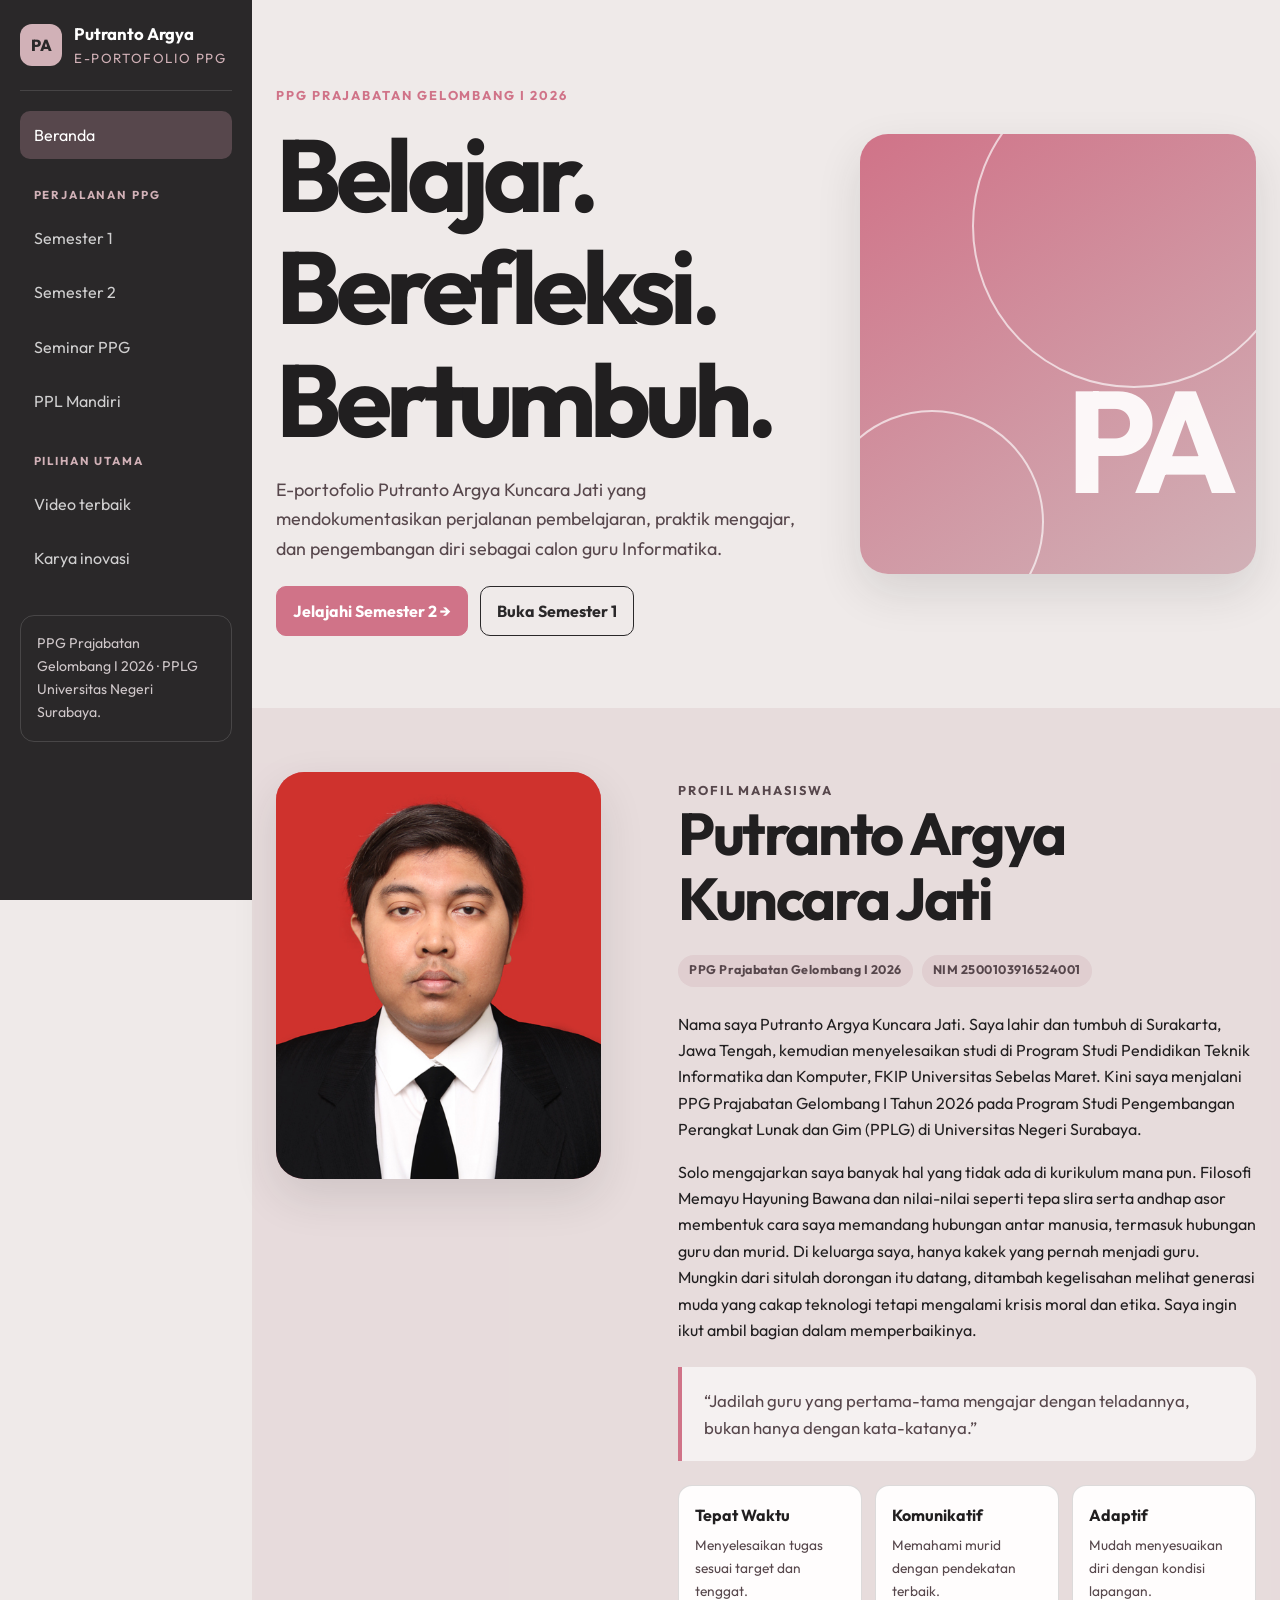
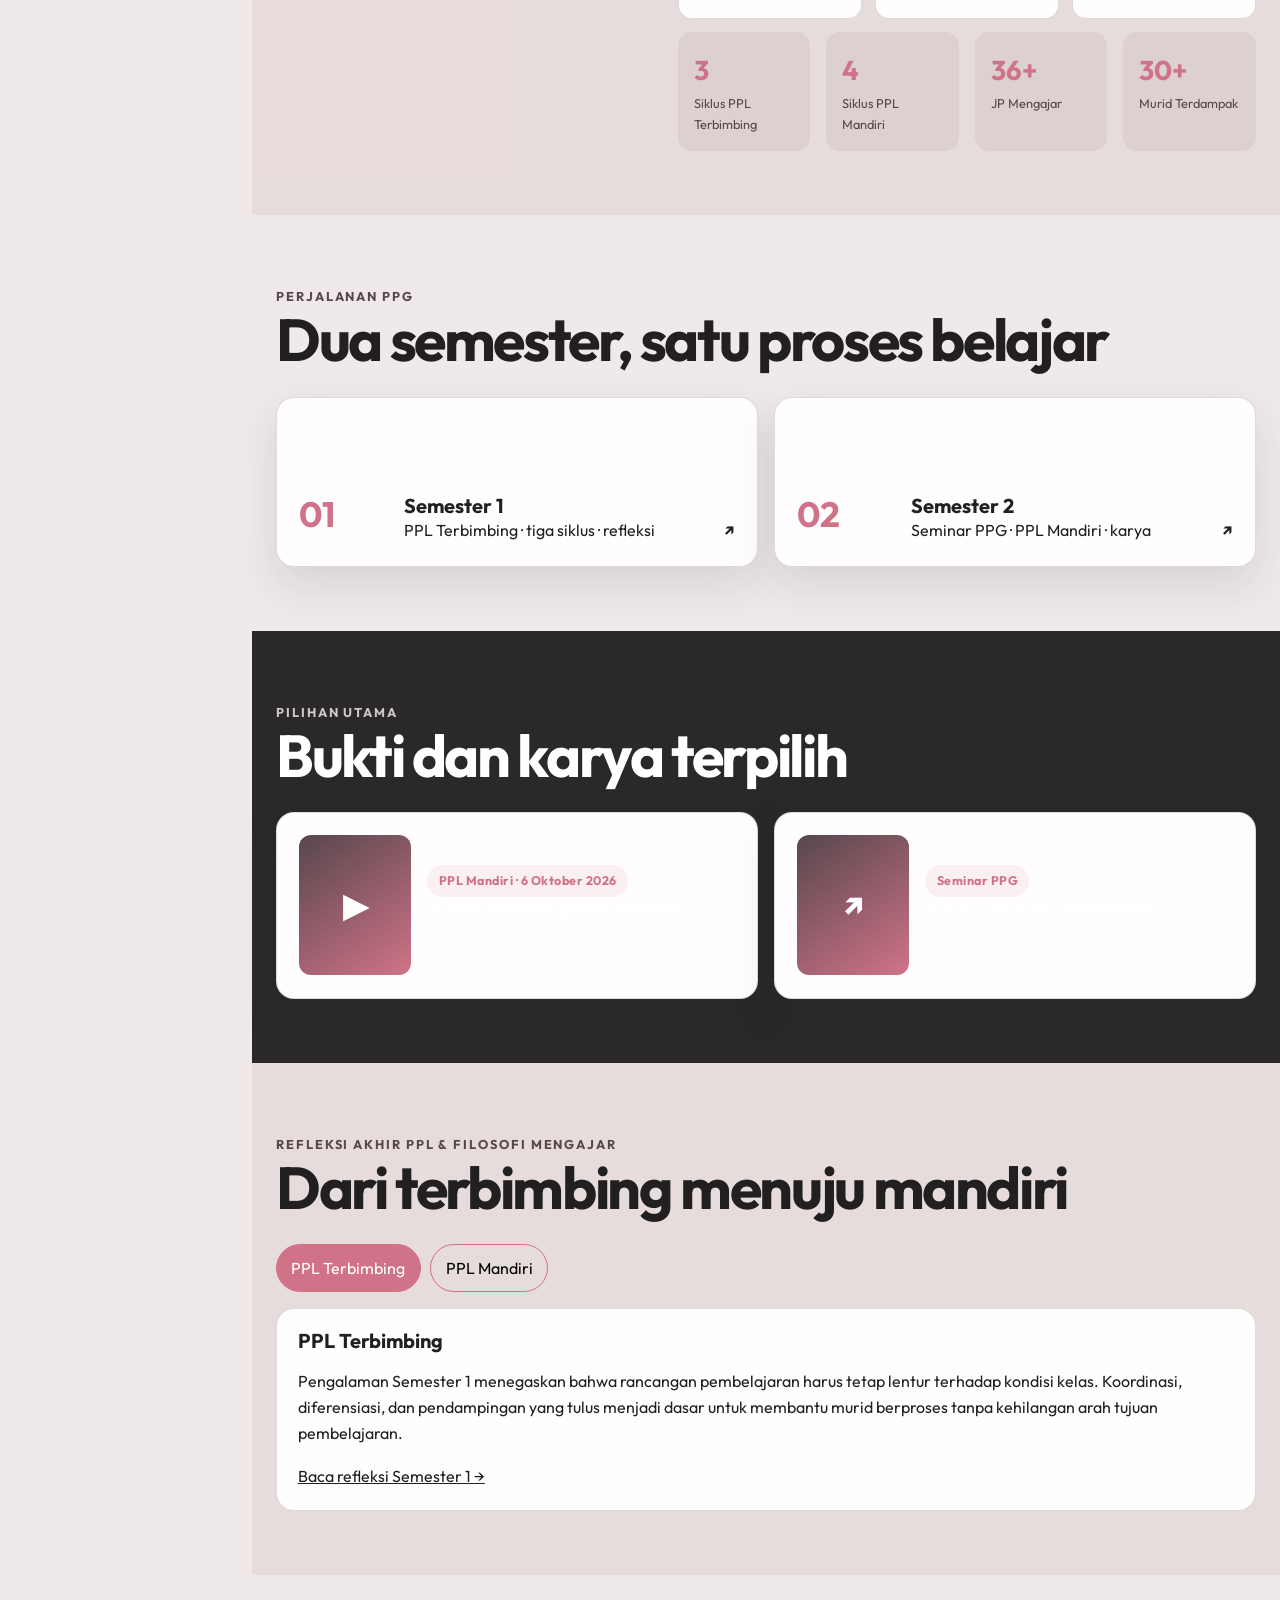
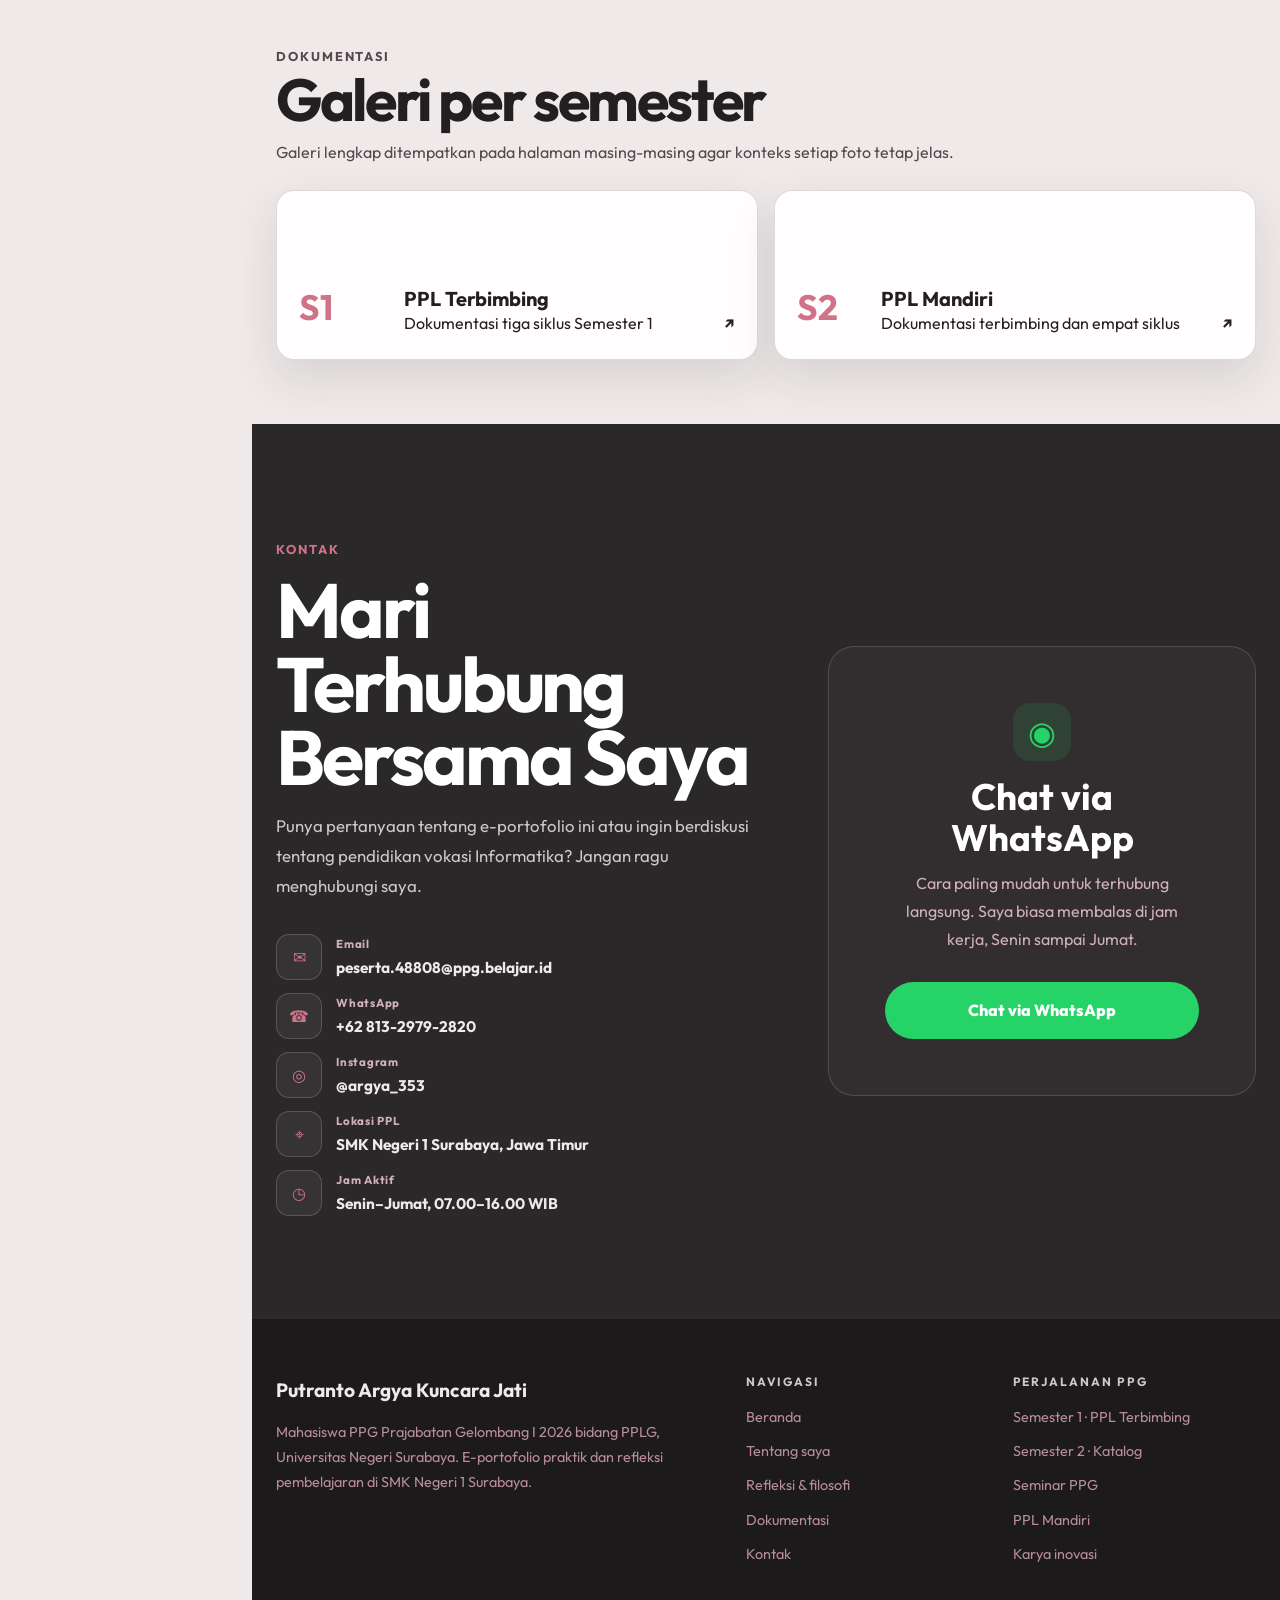
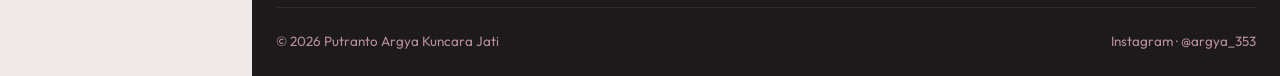
==== commit 2f976a53: "feat: redesign semester 1 portfolio" ====
--- a/index.html
+++ b/index.html
@@ -26,19 +26,32 @@
         <div><p class="eyebrow">PPG Prajabatan Gelombang I 2026</p><h1 id="home-title">Belajar.<br>Berefleksi.<br>Bertumbuh.</h1><p class="lead">E-portofolio Putranto Argya Kuncara Jati yang mendokumentasikan perjalanan pembelajaran, praktik mengajar, dan pengembangan diri sebagai calon guru Informatika.</p><div class="actions"><a class="button rose" href="semester2.html">Jelajahi Semester 2 →</a><a class="button secondary" href="semester1.html">Buka Semester 1</a></div></div>
         <div class="hero-art" aria-hidden="true"><span class="hero-monogram">PA</span></div>
       </section>
-      <section id="tentang" class="section rosewash"><div class="page-width"><div class="section-heading"><div><p class="eyebrow">Tentang saya</p><h2>Putranto Argya Kuncara Jati</h2></div><span class="pill">NIM 2500103916524001</span></div><p class="lead">Mahasiswa PPG Prajabatan bidang Pengembangan Perangkat Lunak dan Gim di Universitas Negeri Surabaya. Praktik lapangan dilaksanakan di SMK Negeri 1 Surabaya dengan perhatian pada pembelajaran Informatika yang kontekstual, aman, dan memberi ruang bagi setiap murid untuk berkembang.</p></div></section>
+      <section id="tentang" class="section rosewash">
+        <div class="page-width profile-home">
+          <div class="profile-photo"><img src="img/gwehj_formal.jpg" alt="Potret formal Putranto Argya Kuncara Jati" loading="lazy"></div>
+          <div>
+            <div class="section-heading"><div><p class="eyebrow">Profil mahasiswa</p><h2>Putranto Argya<br>Kuncara Jati</h2></div></div>
+            <div class="profile-tags"><span class="pill">PPG Prajabatan Gelombang I 2026</span><span class="pill">NIM 2500103916524001</span></div>
+            <p>Nama saya Putranto Argya Kuncara Jati. Saya lahir dan tumbuh di Surakarta, Jawa Tengah, kemudian menyelesaikan studi di Program Studi Pendidikan Teknik Informatika dan Komputer, FKIP Universitas Sebelas Maret. Kini saya menjalani PPG Prajabatan Gelombang I Tahun 2026 pada Program Studi Pengembangan Perangkat Lunak dan Gim (PPLG) di Universitas Negeri Surabaya.</p>
+            <p>Solo mengajarkan saya banyak hal yang tidak ada di kurikulum mana pun. Filosofi Memayu Hayuning Bawana dan nilai-nilai seperti tepa slira serta andhap asor membentuk cara saya memandang hubungan antar manusia, termasuk hubungan guru dan murid. Di keluarga saya, hanya kakek yang pernah menjadi guru. Mungkin dari situlah dorongan itu datang, ditambah kegelisahan melihat generasi muda yang cakap teknologi tetapi mengalami krisis moral dan etika. Saya ingin ikut ambil bagian dalam memperbaikinya.</p>
+            <blockquote>“Jadilah guru yang pertama-tama mengajar dengan teladannya, bukan hanya dengan kata-katanya.”</blockquote>
+            <div class="profile-strengths"><article><strong>Tepat Waktu</strong><span>Menyelesaikan tugas sesuai target dan tenggat.</span></article><article><strong>Komunikatif</strong><span>Memahami murid dengan pendekatan terbaik.</span></article><article><strong>Adaptif</strong><span>Mudah menyesuaikan diri dengan kondisi lapangan.</span></article></div>
+            <div class="stat-grid profile-stats"><div><strong>3</strong><span>Siklus PPL Terbimbing</span></div><div><strong>4</strong><span>Siklus PPL Mandiri</span></div><div><strong>36+</strong><span>JP Mengajar</span></div><div><strong>30+</strong><span>Murid Terdampak</span></div></div>
+          </div>
+        </div>
+      </section>
       <section id="semester" class="section"><div class="page-width"><div class="section-heading"><div><p class="eyebrow">Perjalanan PPG</p><h2>Dua semester, satu proses belajar</h2></div></div><div class="portal-grid"><a class="portal" href="semester1.html"><span class="portal-number">01</span><span><h3>Semester 1</h3><span>PPL Terbimbing · tiga siklus · refleksi</span></span><strong>↗</strong></a><a class="portal" href="semester2.html"><span class="portal-number">02</span><span><h3>Semester 2</h3><span>Seminar PPG · PPL Mandiri · karya</span></span><strong>↗</strong></a></div></div></section>
       <section id="pilihan" class="section dark"><div class="page-width"><div class="section-heading"><div><p class="eyebrow">Pilihan utama</p><h2>Bukti dan karya terpilih</h2></div></div><div class="feature-grid"><a class="feature-card" href="pplm.html#video-terbaik"><span class="mini-cover">▶</span><span><span class="tag">PPL Mandiri · 6 Oktober 2026</span><h3>Video pembelajaran terbaik</h3><span>Struktur Data Dasar · Siklus 4 Pertemuan I</span></span></a><a class="feature-card" href="karya-inovasi.html"><span class="mini-cover">↗</span><span><span class="tag">Seminar PPG</span><h3>Karya Inovasi Pendidikan</h3><span>Bahan final sedang dirapikan.</span></span></a></div></div></section>
       <section id="refleksi-akhir" class="section rosewash"><div class="page-width"><div class="section-heading"><div><p class="eyebrow">Refleksi akhir PPL &amp; filosofi mengajar</p><h2>Dari terbimbing menuju mandiri</h2></div></div><div class="tabs" data-tabs><div class="tab-list" role="tablist" aria-label="Pilih tahap PPL"><button class="tab-button" id="tab-terbimbing" role="tab" aria-selected="true" aria-controls="panel-terbimbing">PPL Terbimbing</button><button class="tab-button" id="tab-mandiri" role="tab" aria-selected="false" aria-controls="panel-mandiri">PPL Mandiri</button></div><section class="tab-panel" id="panel-terbimbing" role="tabpanel" aria-labelledby="tab-terbimbing"><h3>PPL Terbimbing</h3><p>Pengalaman Semester 1 menegaskan bahwa rancangan pembelajaran harus tetap lentur terhadap kondisi kelas. Koordinasi, diferensiasi, dan pendampingan yang tulus menjadi dasar untuk membantu murid berproses tanpa kehilangan arah tujuan pembelajaran.</p><a href="semester1.html#refleksi">Baca refleksi Semester 1 →</a></section><section class="tab-panel" id="panel-mandiri" role="tabpanel" aria-labelledby="tab-mandiri" hidden><h3>PPL Mandiri</h3><p>Empat siklus menunjukkan pertumbuhan dari adaptasi media dan pengelolaan kelas menuju penyelarasan proyek dengan CP, pembimbingan konsep gim dan Scratch, lalu penggunaan asesmen untuk menentukan penguatan dan tindak lanjut. Pengalaman ini membentuk keyakinan bahwa guru perlu terus belajar bersama murid, peka terhadap konteks, dan memakai bukti belajar untuk memperbaiki keputusan pembelajaran.</p><a href="pplm.html">Baca perjalanan PPL Mandiri →</a></section></div></div></section>
       <section id="galeri" class="section"><div class="page-width"><div class="section-heading"><div><p class="eyebrow">Dokumentasi</p><h2>Galeri per semester</h2><p>Galeri lengkap ditempatkan pada halaman masing-masing agar konteks setiap foto tetap jelas.</p></div></div><div class="portal-grid"><a class="portal" href="semester1.html#dokumentasi"><span class="portal-number">S1</span><span><h3>PPL Terbimbing</h3><span>Dokumentasi tiga siklus Semester 1</span></span><strong>↗</strong></a><a class="portal" href="pplm.html#dokumentasi"><span class="portal-number">S2</span><span><h3>PPL Mandiri</h3><span>Dokumentasi terbimbing dan empat siklus</span></span><strong>↗</strong></a></div></div></section>
-      <section id="kontak" class="section dark"><div class="page-width"><div class="section-heading"><div><p class="eyebrow">Kontak</p><h2>Mari terhubung</h2></div></div><p>Email: <a href="mailto:peserta.48808@ppg.belajar.id">peserta.48808@ppg.belajar.id</a> · WhatsApp: <a href="https://wa.me/6281329792820">+62 813-2979-2820</a> · Instagram: <a href="https://instagram.com/argya_353">@argya_353</a></p></div></section>
+      <section id="kontak" class="section dark contact-home"><div class="page-width contact-home-grid"><div><p class="eyebrow">Kontak</p><h2>Mari Terhubung<br>Bersama Saya</h2><p class="contact-intro">Punya pertanyaan tentang e-portofolio ini atau ingin berdiskusi tentang pendidikan vokasi Informatika? Jangan ragu menghubungi saya.</p><address class="contact-list"><a class="contact-row" href="mailto:peserta.48808@ppg.belajar.id"><span class="contact-icon" aria-hidden="true">✉</span><span><small>Email</small><strong>peserta.48808@ppg.belajar.id</strong></span></a><a class="contact-row" href="https://wa.me/6281329792820" target="_blank" rel="noopener"><span class="contact-icon" aria-hidden="true">☎</span><span><small>WhatsApp</small><strong>+62 813-2979-2820</strong></span></a><a class="contact-row" href="https://instagram.com/argya_353" target="_blank" rel="noopener"><span class="contact-icon" aria-hidden="true">◎</span><span><small>Instagram</small><strong>@argya_353</strong></span></a><div class="contact-row"><span class="contact-icon" aria-hidden="true">⌖</span><span><small>Lokasi PPL</small><strong>SMK Negeri 1 Surabaya, Jawa Timur</strong></span></div><div class="contact-row"><span class="contact-icon" aria-hidden="true">◷</span><span><small>Jam Aktif</small><strong>Senin–Jumat, 07.00–16.00 WIB</strong></span></div></address></div><aside class="contact-card"><span class="whatsapp-mark" aria-hidden="true">◉</span><h3>Chat via WhatsApp</h3><p>Cara paling mudah untuk terhubung langsung. Saya biasa membalas di jam kerja, Senin sampai Jumat.</p><a class="whatsapp-button" href="https://wa.me/6281329792820" target="_blank" rel="noopener">Chat via WhatsApp</a></aside></div></section>
       <div class="page-width" aria-label="Tujuan tautan lama">
         <aside id="implementasi" class="legacy-fallback"><strong>Bagian Implementasi PPL telah dipindahkan.</strong> <a href="semester1.html#implementasi">Buka bagian yang sama di Semester 1.</a></aside>
         <aside id="sp1" class="legacy-fallback"><a href="semester1.html#sp1">Buka Siklus I Semester 1.</a></aside><aside id="sp2" class="legacy-fallback"><a href="semester1.html#sp2">Buka Siklus II Semester 1.</a></aside><aside id="sp3" class="legacy-fallback"><a href="semester1.html#sp3">Buka Siklus III Semester 1.</a></aside>
         <aside id="refleksi" class="legacy-fallback"><a href="semester1.html#refleksi">Buka Refleksi Akhir Semester 1.</a></aside><aside id="rl-learned" class="legacy-fallback"><a href="semester1.html#rl-learned">Buka tab Yang Dipelajari Semester 1.</a></aside><aside id="rl-tantangan" class="legacy-fallback"><a href="semester1.html#rl-tantangan">Buka tab Tantangan Semester 1.</a></aside><aside id="rl-feedback" class="legacy-fallback"><a href="semester1.html#rl-feedback">Buka tab Umpan Balik Semester 1.</a></aside><aside id="dokumentasi" class="legacy-fallback"><a href="semester1.html#dokumentasi">Buka Dokumentasi Semester 1.</a></aside>
       </div>
     </main>
-    <footer class="site-footer"><div class="page-width">© 2026 Putranto Argya Kuncara Jati · E-Portofolio PPG Prajabatan</div></footer>
+    <footer class="site-footer"><div class="page-width"><div class="footer-grid"><div class="footer-brand"><strong>Putranto Argya Kuncara Jati</strong><p>Mahasiswa PPG Prajabatan Gelombang I 2026 bidang PPLG, Universitas Negeri Surabaya. E-portofolio praktik dan refleksi pembelajaran di SMK Negeri 1 Surabaya.</p></div><nav class="footer-links" aria-label="Navigasi footer"><h3>Navigasi</h3><a href="#home">Beranda</a><a href="#tentang">Tentang saya</a><a href="#refleksi-akhir">Refleksi &amp; filosofi</a><a href="#galeri">Dokumentasi</a><a href="#kontak">Kontak</a></nav><nav class="footer-links" aria-label="Perjalanan PPG"><h3>Perjalanan PPG</h3><a href="semester1.html">Semester 1 · PPL Terbimbing</a><a href="semester2.html">Semester 2 · Katalog</a><a href="sppg.html">Seminar PPG</a><a href="pplm.html">PPL Mandiri</a><a href="karya-inovasi.html">Karya inovasi</a></nav></div><div class="footer-bottom"><span>© 2026 Putranto Argya Kuncara Jati</span><a href="https://instagram.com/argya_353" target="_blank" rel="noopener" aria-label="Instagram @argya_353">Instagram · @argya_353</a></div></div></footer>
   </div>
 </body>
 </html>
--- a/assets/css/site.css
+++ b/assets/css/site.css
@@ -226,10 +226,83 @@
 .tab-panel { padding: 1.3rem; background: var(--white); border: 1px solid var(--line); border-radius: var(--radius); }
 .tab-panel[hidden] { display: none; }
 
-.legacy-fallback { margin: 1rem auto; padding: 1rem; border-left: 4px solid var(--rose); background: var(--white); }
-.legacy-fallback:target { box-shadow: var(--shadow); }
-.site-footer { padding: 2rem 0; color: var(--warm); background: var(--dark); }
-.site-footer a { color: white; }
+.profile-home { display: grid; grid-template-columns: minmax(260px, .72fr) minmax(0, 1.28fr); gap: clamp(2rem, 6vw, 5rem); align-items: start; }
+.profile-photo { position: sticky; top: 2rem; overflow: hidden; border-radius: 28px; background: var(--rose); box-shadow: var(--shadow); }
+.profile-photo img { width: 100%; aspect-ratio: 4/5; object-fit: cover; object-position: center top; }
+.profile-tags { display: flex; flex-wrap: wrap; gap: .55rem; margin: 1rem 0 1.5rem; }
+.profile-home blockquote { margin: 1.5rem 0; padding: 1.2rem 1.4rem; color: var(--mid); background: rgba(255,255,255,.6); border-left: 4px solid var(--rose); border-radius: 0 14px 14px 0; font-size: 1.05rem; }
+.profile-strengths { display: grid; grid-template-columns: repeat(3,minmax(0,1fr)); gap: .8rem; margin-top: 1.5rem; }
+.profile-strengths article { padding: 1rem; background: var(--white); border: 1px solid var(--line); border-radius: 14px; }
+.profile-strengths strong, .profile-strengths span { display: block; }
+.profile-strengths span { margin-top: .35rem; color: var(--mid); font-size: .86rem; }
+.profile-stats { margin-top: .8rem; }
+.profile-stats div { padding: 1rem; background: rgba(87,71,76,.08); border-radius: 14px; }
+.profile-stats strong, .profile-stats span { display: block; }
+.profile-stats strong { color: var(--rose); font-size: 1.7rem; }
+.profile-stats span { color: var(--mid); font-size: .8rem; }
+
+.semester-one-page .site-shell { background: var(--cream); }
+.semester-one-page #home { min-height: 640px; }
+.semester-one-page .hero-desc { color: var(--mid); }
+.semester-one-page .hero-quote { color: var(--mid); background: rgba(255,255,255,.48); }
+.semester-one-page .semester-one-section-intro { max-width: 760px; margin-bottom: 3rem; }
+.semester-one-page .semester-one-section-intro p { color: var(--mid); }
+.semester-one-page .hero-frame img,
+.semester-one-page .sik-img-w img { object-fit: cover; }
+.semester-one-page .hero-frame img { width: 100%; }
+.semester-one-page .semester-one-gallery { padding: 5rem 0; color: var(--ink); background: var(--cream); }
+.semester-one-gallery-grid { display: grid; grid-template-columns: repeat(4,minmax(0,1fr)); gap: 1rem; margin-top: 2rem; }
+.semester-one-gallery-card { display: flex; min-width: 0; flex-direction: column; overflow: hidden; color: var(--ink); background: var(--white); border: 1px solid var(--line); border-radius: var(--radius); text-decoration: none; box-shadow: var(--shadow); transition: transform .2s ease, border-color .2s ease; }
+.semester-one-gallery-card:hover { transform: translateY(-4px); border-color: var(--rose); }
+.semester-one-cover { display: block; width: 100%; aspect-ratio: 1; background-image: url("../img/semester1/galeri-thumbnail-sprite.webp"); background-size: 400% 400%; background-repeat: no-repeat; }
+.gallery-cover-01 { background-position: 0 0; }
+.gallery-cover-02 { background-position: 33.333% 0; }
+.gallery-cover-03 { background-position: 66.666% 0; }
+.gallery-cover-04 { background-position: 100% 0; }
+.gallery-cover-05 { background-position: 0 33.333%; }
+.gallery-cover-06 { background-position: 33.333% 33.333%; }
+.gallery-cover-07 { background-position: 66.666% 33.333%; }
+.gallery-cover-08 { background-position: 100% 33.333%; }
+.gallery-cover-09 { background-position: 0 66.666%; }
+.gallery-cover-10 { background-position: 33.333% 66.666%; }
+.gallery-cover-11 { background-position: 66.666% 66.666%; }
+.gallery-cover-12 { background-position: 100% 66.666%; }
+.gallery-cover-13 { background-position: 0 100%; }
+.semester-one-gallery-copy { display: grid; gap: .35rem; height: 100%; padding: 1rem; }
+.semester-one-gallery-copy strong { line-height: 1.3; }
+.semester-one-gallery-copy small { color: var(--mid); }
+.semester-one-gallery-copy em { align-self: end; margin-top: .5rem; color: var(--rose); font-size: .82rem; font-style: normal; font-weight: 700; }
+
+.contact-home { padding-block: clamp(4rem, 8vw, 7rem); }
+.contact-home-grid { display: grid; grid-template-columns: minmax(0, 1fr) minmax(320px, .9fr); gap: clamp(2rem, 6vw, 5.5rem); align-items: center; }
+.contact-home h2 { margin: .45rem 0 1rem; font-size: clamp(2.7rem, 6vw, 5.25rem); line-height: .96; }
+.contact-intro { max-width: 620px; color: var(--warm); font-size: 1.05rem; line-height: 1.8; }
+.contact-list { display: grid; gap: .8rem; margin-top: 2rem; font-style: normal; }
+.contact-row { display: flex; align-items: center; gap: .9rem; color: var(--cream); text-decoration: none; }
+.contact-row[href]:hover strong { color: var(--rose); }
+.contact-icon { width: 46px; height: 46px; display: grid; flex: 0 0 46px; place-items: center; color: var(--rose); border: 1px solid rgba(209,177,183,.25); border-radius: 13px; background: rgba(239,234,233,.06); }
+.contact-row small, .contact-row strong { display: block; }
+.contact-row small { margin-bottom: .12rem; color: var(--blush); font-size: .72rem; font-weight: 700; letter-spacing: .06em; }
+.contact-row strong { font-size: .96rem; transition: color var(--transition); }
+.contact-card { padding: clamp(2rem, 5vw, 3.5rem); text-align: center; border: 1px solid rgba(209,177,183,.22); border-radius: calc(var(--radius) + 8px); background: rgba(87,71,76,.2); }
+.contact-card h3 { margin: 1rem 0 .7rem; font-size: clamp(1.7rem, 3vw, 2.3rem); }
+.contact-card p { margin: 0 auto 1.8rem; max-width: 480px; color: var(--blush); line-height: 1.75; }
+.whatsapp-mark { width: 58px; height: 58px; display: grid; margin: 0 auto; place-items: center; color: #25d366; font-size: 2rem; border-radius: 17px; background: rgba(37,211,102,.12); }
+.whatsapp-button { display: block; padding: .95rem 1.25rem; color: white; font-weight: 800; text-align: center; text-decoration: none; border-radius: 999px; background: #25d366; transition: transform var(--transition), background var(--transition); }
+.whatsapp-button:hover { transform: translateY(-2px); background: #1daf56; }
+
+.legacy-fallback { display: none; margin: 1rem auto; padding: 1rem; border-left: 4px solid var(--rose); background: var(--white); }
+.legacy-fallback:target { display: block; box-shadow: var(--shadow); }
+.site-footer { padding: 3.5rem 0 1.5rem; color: var(--warm); background: #1c1a1b; border-top: 1px solid rgba(209,177,183,.1); }
+.site-footer a { color: var(--mauve); text-decoration: none; }
+.site-footer a:hover { color: var(--rose); }
+.footer-grid { display: grid; grid-template-columns: 2fr 1fr 1.2fr; gap: clamp(2rem, 5vw, 4rem); padding-bottom: 2.5rem; }
+.footer-brand strong { display: block; margin-bottom: .8rem; color: var(--cream); font-size: 1.2rem; }
+.footer-brand p { max-width: 420px; margin: 0; color: var(--mauve); font-size: .9rem; line-height: 1.75; }
+.footer-links { display: grid; align-content: start; gap: .65rem; }
+.footer-links h3 { margin: 0 0 .45rem; color: var(--warm); font-size: .75rem; letter-spacing: .16em; text-transform: uppercase; }
+.footer-links a { font-size: .9rem; }
+.footer-bottom { display: flex; justify-content: space-between; gap: 1rem; padding-top: 1.4rem; color: var(--mauve); font-size: .84rem; border-top: 1px solid rgba(209,177,183,.1); }
 
 @media (max-width: 980px) {
   .site-sidebar { display: none; }
@@ -243,6 +316,10 @@
   .mobile-nav nav a { padding: .65rem; text-decoration: none; border-radius: 8px; }
   .mobile-nav nav a:hover { background: var(--mid); }
   .card-grid { grid-template-columns: repeat(3,minmax(0,1fr)); }
+  .contact-home-grid { grid-template-columns: 1fr; }
+  .footer-grid { grid-template-columns: 1fr 1fr; }
+  .footer-brand { grid-column: 1 / -1; }
+  .semester-one-gallery-grid { grid-template-columns: repeat(3,minmax(0,1fr)); }
 }
 
 @media (max-width: 720px) {
@@ -255,6 +332,15 @@
   .stat-grid { grid-template-columns: repeat(2,minmax(0,1fr)); }
   .photo-grid { grid-template-columns: repeat(2,minmax(0,1fr)); }
   .detail-cover { min-height: 240px; }
+  .contact-row strong { overflow-wrap: anywhere; }
+  .contact-card { padding: 2rem 1.25rem; }
+  .footer-grid { grid-template-columns: 1fr; }
+  .footer-brand { grid-column: auto; }
+  .footer-bottom { flex-direction: column; }
+  .profile-home { grid-template-columns: 1fr; }
+  .profile-photo { position: static; max-width: 460px; }
+  .profile-strengths { grid-template-columns: 1fr; }
+  .semester-one-gallery-grid { grid-template-columns: repeat(2,minmax(0,1fr)); }
 }
 
 @media (max-width: 420px) {
@@ -262,6 +348,7 @@
   .cover-art { min-height: 220px; }
   .portal, .feature-card { padding: 1rem; }
   .mini-cover { flex-basis: 88px; }
+  .semester-one-gallery-grid { grid-template-columns: 1fr; }
 }
 
 @media (prefers-reduced-motion: reduce) {
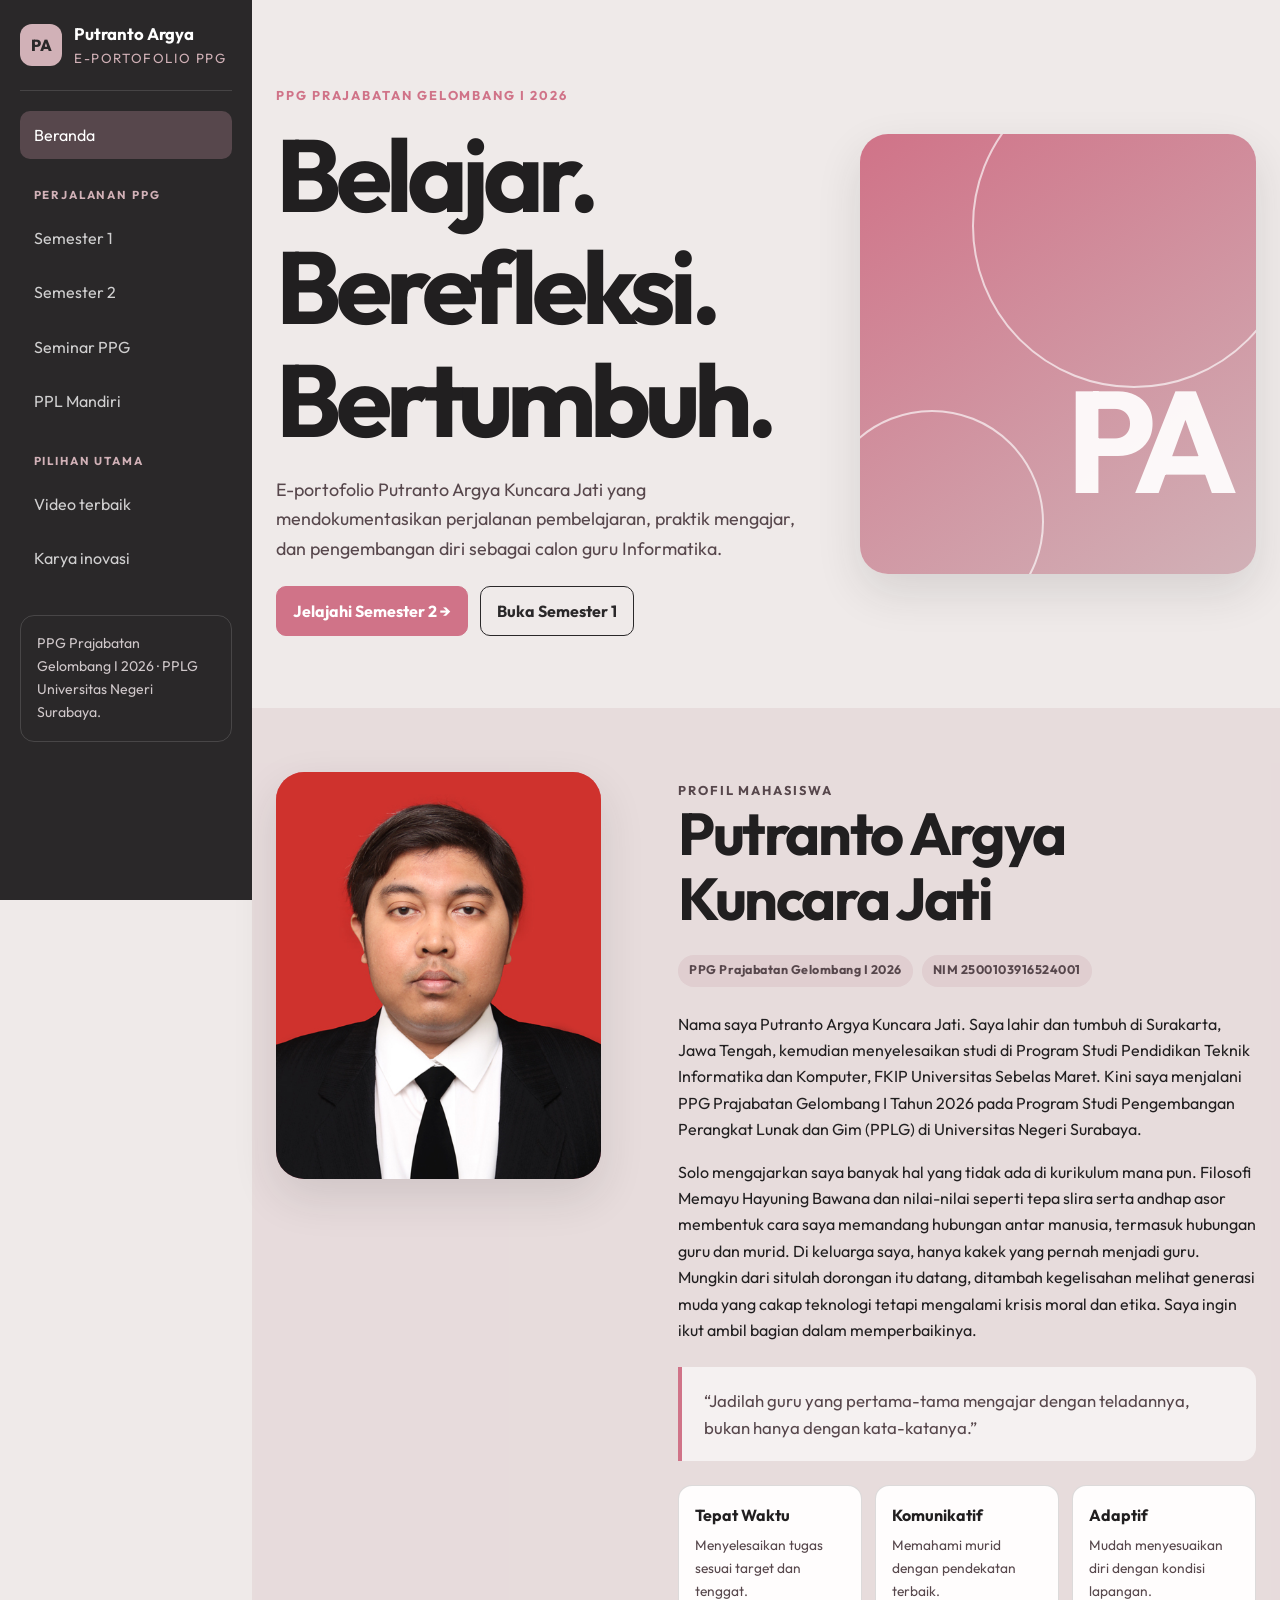
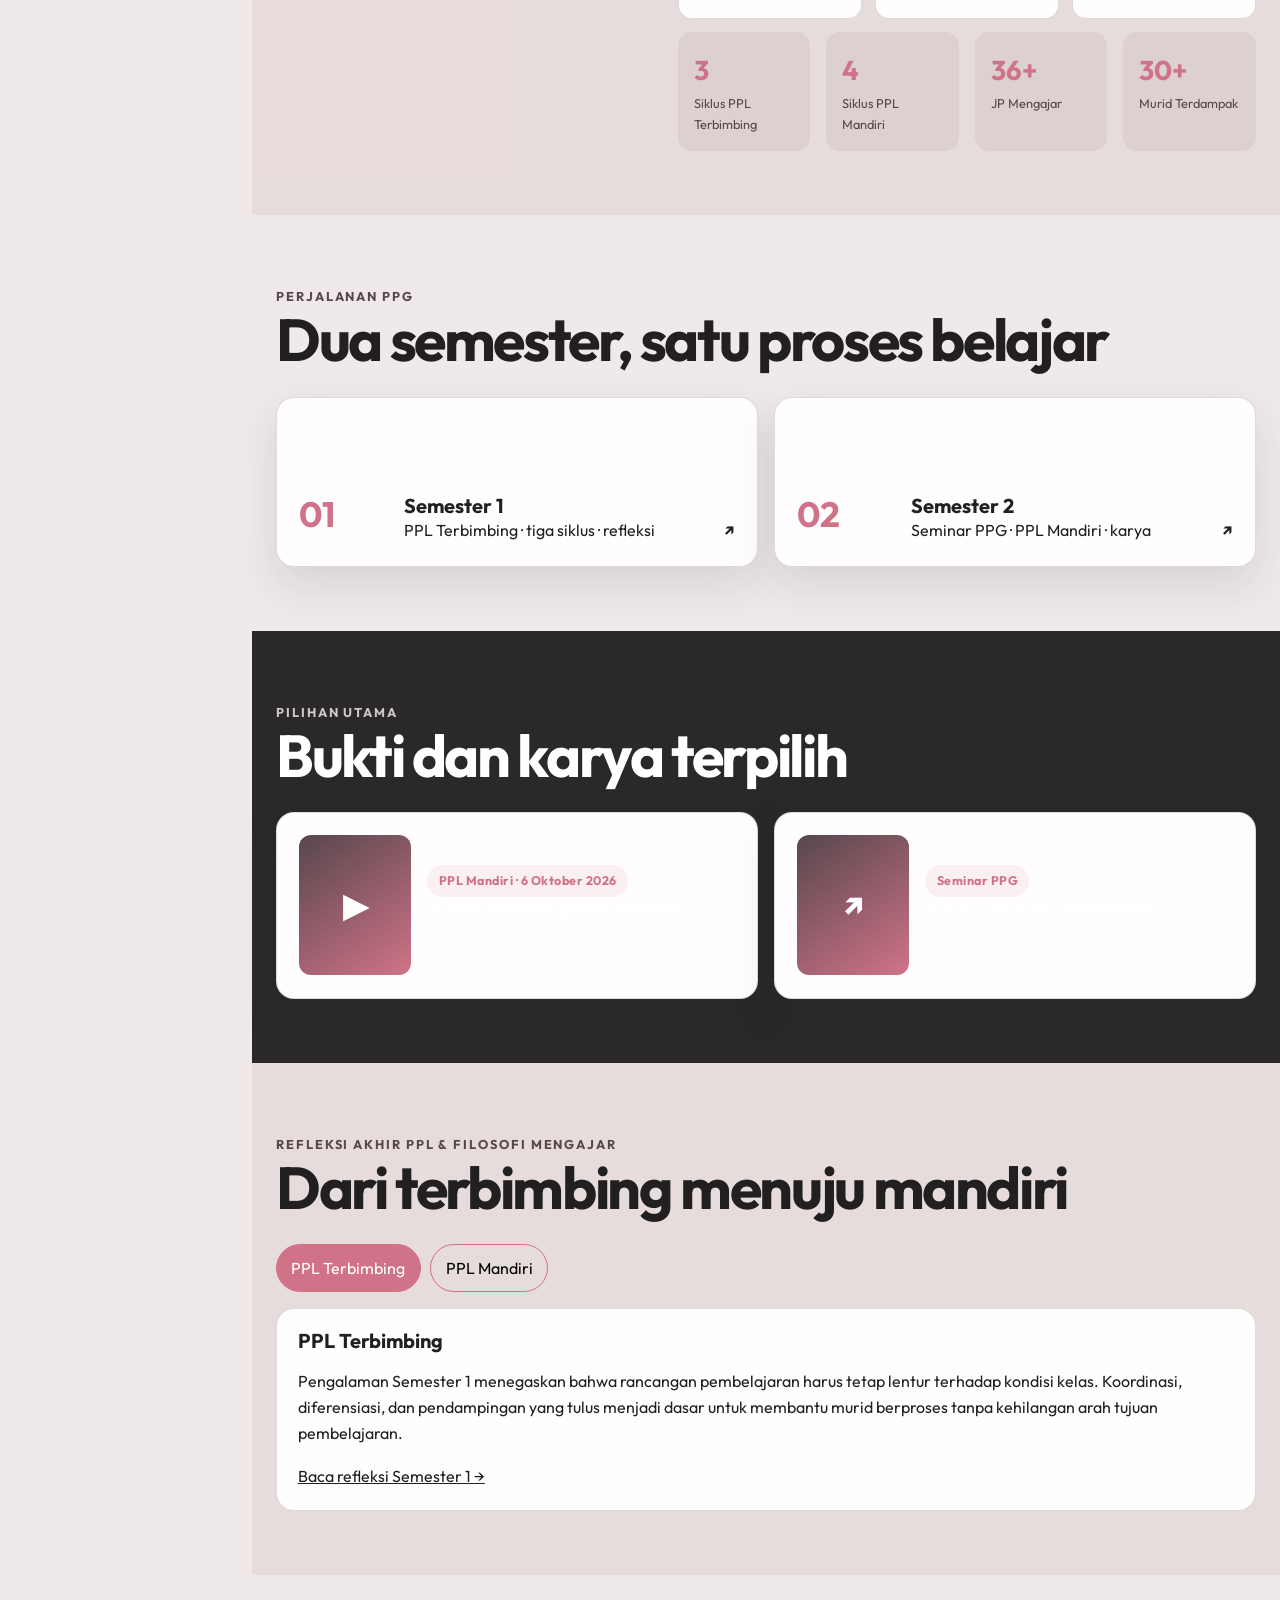
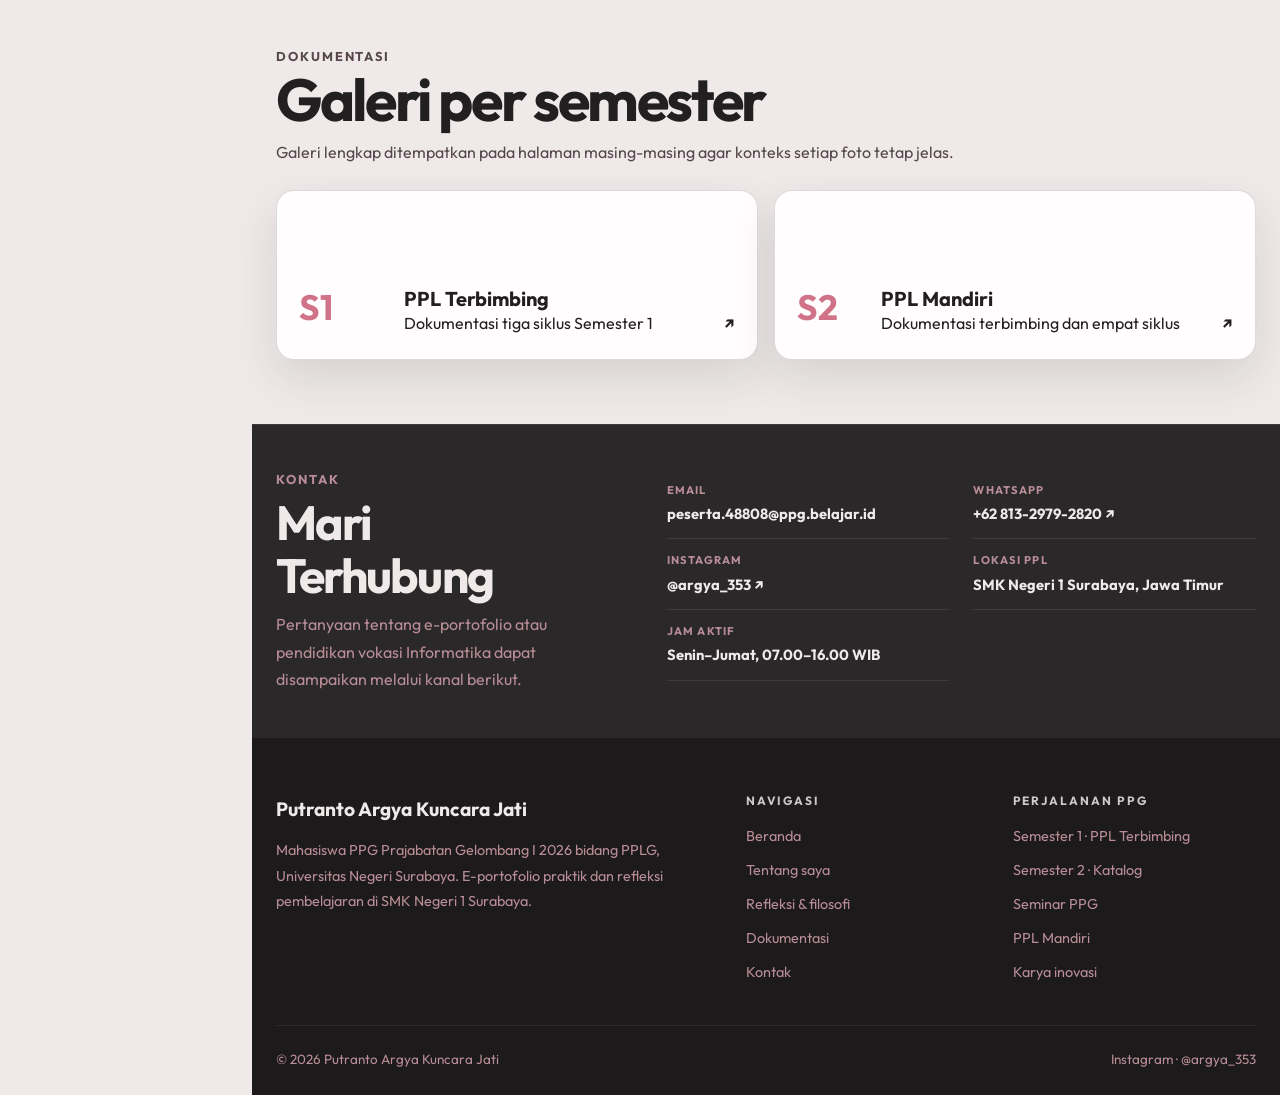
==== commit 2208eacf: "fix: tighten portfolio layout rhythm" ====
--- a/index.html
+++ b/index.html
@@ -44,7 +44,18 @@
       <section id="pilihan" class="section dark"><div class="page-width"><div class="section-heading"><div><p class="eyebrow">Pilihan utama</p><h2>Bukti dan karya terpilih</h2></div></div><div class="feature-grid"><a class="feature-card" href="pplm.html#video-terbaik"><span class="mini-cover">▶</span><span><span class="tag">PPL Mandiri · 6 Oktober 2026</span><h3>Video pembelajaran terbaik</h3><span>Struktur Data Dasar · Siklus 4 Pertemuan I</span></span></a><a class="feature-card" href="karya-inovasi.html"><span class="mini-cover">↗</span><span><span class="tag">Seminar PPG</span><h3>Karya Inovasi Pendidikan</h3><span>Bahan final sedang dirapikan.</span></span></a></div></div></section>
       <section id="refleksi-akhir" class="section rosewash"><div class="page-width"><div class="section-heading"><div><p class="eyebrow">Refleksi akhir PPL &amp; filosofi mengajar</p><h2>Dari terbimbing menuju mandiri</h2></div></div><div class="tabs" data-tabs><div class="tab-list" role="tablist" aria-label="Pilih tahap PPL"><button class="tab-button" id="tab-terbimbing" role="tab" aria-selected="true" aria-controls="panel-terbimbing">PPL Terbimbing</button><button class="tab-button" id="tab-mandiri" role="tab" aria-selected="false" aria-controls="panel-mandiri">PPL Mandiri</button></div><section class="tab-panel" id="panel-terbimbing" role="tabpanel" aria-labelledby="tab-terbimbing"><h3>PPL Terbimbing</h3><p>Pengalaman Semester 1 menegaskan bahwa rancangan pembelajaran harus tetap lentur terhadap kondisi kelas. Koordinasi, diferensiasi, dan pendampingan yang tulus menjadi dasar untuk membantu murid berproses tanpa kehilangan arah tujuan pembelajaran.</p><a href="semester1.html#refleksi">Baca refleksi Semester 1 →</a></section><section class="tab-panel" id="panel-mandiri" role="tabpanel" aria-labelledby="tab-mandiri" hidden><h3>PPL Mandiri</h3><p>Empat siklus menunjukkan pertumbuhan dari adaptasi media dan pengelolaan kelas menuju penyelarasan proyek dengan CP, pembimbingan konsep gim dan Scratch, lalu penggunaan asesmen untuk menentukan penguatan dan tindak lanjut. Pengalaman ini membentuk keyakinan bahwa guru perlu terus belajar bersama murid, peka terhadap konteks, dan memakai bukti belajar untuk memperbaiki keputusan pembelajaran.</p><a href="pplm.html">Baca perjalanan PPL Mandiri →</a></section></div></div></section>
       <section id="galeri" class="section"><div class="page-width"><div class="section-heading"><div><p class="eyebrow">Dokumentasi</p><h2>Galeri per semester</h2><p>Galeri lengkap ditempatkan pada halaman masing-masing agar konteks setiap foto tetap jelas.</p></div></div><div class="portal-grid"><a class="portal" href="semester1.html#dokumentasi"><span class="portal-number">S1</span><span><h3>PPL Terbimbing</h3><span>Dokumentasi tiga siklus Semester 1</span></span><strong>↗</strong></a><a class="portal" href="pplm.html#dokumentasi"><span class="portal-number">S2</span><span><h3>PPL Mandiri</h3><span>Dokumentasi terbimbing dan empat siklus</span></span><strong>↗</strong></a></div></div></section>
-      <section id="kontak" class="section dark contact-home"><div class="page-width contact-home-grid"><div><p class="eyebrow">Kontak</p><h2>Mari Terhubung<br>Bersama Saya</h2><p class="contact-intro">Punya pertanyaan tentang e-portofolio ini atau ingin berdiskusi tentang pendidikan vokasi Informatika? Jangan ragu menghubungi saya.</p><address class="contact-list"><a class="contact-row" href="mailto:peserta.48808@ppg.belajar.id"><span class="contact-icon" aria-hidden="true">✉</span><span><small>Email</small><strong>peserta.48808@ppg.belajar.id</strong></span></a><a class="contact-row" href="https://wa.me/6281329792820" target="_blank" rel="noopener"><span class="contact-icon" aria-hidden="true">☎</span><span><small>WhatsApp</small><strong>+62 813-2979-2820</strong></span></a><a class="contact-row" href="https://instagram.com/argya_353" target="_blank" rel="noopener"><span class="contact-icon" aria-hidden="true">◎</span><span><small>Instagram</small><strong>@argya_353</strong></span></a><div class="contact-row"><span class="contact-icon" aria-hidden="true">⌖</span><span><small>Lokasi PPL</small><strong>SMK Negeri 1 Surabaya, Jawa Timur</strong></span></div><div class="contact-row"><span class="contact-icon" aria-hidden="true">◷</span><span><small>Jam Aktif</small><strong>Senin–Jumat, 07.00–16.00 WIB</strong></span></div></address></div><aside class="contact-card"><span class="whatsapp-mark" aria-hidden="true">◉</span><h3>Chat via WhatsApp</h3><p>Cara paling mudah untuk terhubung langsung. Saya biasa membalas di jam kerja, Senin sampai Jumat.</p><a class="whatsapp-button" href="https://wa.me/6281329792820" target="_blank" rel="noopener">Chat via WhatsApp</a></aside></div></section>
+      <section id="kontak" class="contact-compact">
+        <div class="page-width contact-compact-grid">
+          <div><p class="eyebrow">Kontak</p><h2>Mari Terhubung</h2><p>Pertanyaan tentang e-portofolio atau pendidikan vokasi Informatika dapat disampaikan melalui kanal berikut.</p></div>
+          <address class="contact-compact-links">
+            <a href="mailto:peserta.48808@ppg.belajar.id"><small>Email</small><strong>peserta.48808@ppg.belajar.id</strong></a>
+            <a href="https://wa.me/6281329792820" target="_blank" rel="noopener"><small>WhatsApp</small><strong>+62 813-2979-2820 ↗</strong></a>
+            <a href="https://instagram.com/argya_353" target="_blank" rel="noopener"><small>Instagram</small><strong>@argya_353 ↗</strong></a>
+            <span><small>Lokasi PPL</small><strong>SMK Negeri 1 Surabaya, Jawa Timur</strong></span>
+            <span><small>Jam Aktif</small><strong>Senin–Jumat, 07.00–16.00 WIB</strong></span>
+          </address>
+        </div>
+      </section>
       <div class="page-width" aria-label="Tujuan tautan lama">
         <aside id="implementasi" class="legacy-fallback"><strong>Bagian Implementasi PPL telah dipindahkan.</strong> <a href="semester1.html#implementasi">Buka bagian yang sama di Semester 1.</a></aside>
         <aside id="sp1" class="legacy-fallback"><a href="semester1.html#sp1">Buka Siklus I Semester 1.</a></aside><aside id="sp2" class="legacy-fallback"><a href="semester1.html#sp2">Buka Siklus II Semester 1.</a></aside><aside id="sp3" class="legacy-fallback"><a href="semester1.html#sp3">Buka Siklus III Semester 1.</a></aside>
--- a/assets/css/site.css
+++ b/assets/css/site.css
@@ -241,11 +241,16 @@
 .profile-stats strong { color: var(--rose); font-size: 1.7rem; }
 .profile-stats span { color: var(--mid); font-size: .8rem; }
 
+.semester-one-page { --fd: "Outfit", "Segoe UI", sans-serif; --fb: "Outfit", "Segoe UI", sans-serif; }
 .semester-one-page .site-shell { background: var(--cream); }
-.semester-one-page #home { min-height: 640px; }
+.semester-one-page .container { width: min(1140px, calc(100% - 3rem)); max-width: none; padding: 0; }
+.semester-one-page section { padding-block: 4rem; }
+.semester-one-page #home { min-height: auto; padding-block: 0; }
+.semester-one-page .hero-grid { padding-block: 3.5rem; }
+.semester-one-page .h-disp { font-size: clamp(2.15rem, 5vw, 3.8rem); letter-spacing: -.04em; }
 .semester-one-page .hero-desc { color: var(--mid); }
 .semester-one-page .hero-quote { color: var(--mid); background: rgba(255,255,255,.48); }
-.semester-one-page .semester-one-section-intro { max-width: 760px; margin-bottom: 3rem; }
+.semester-one-page .semester-one-section-intro { max-width: 760px; margin-bottom: 2rem; }
 .semester-one-page .semester-one-section-intro p { color: var(--mid); }
 .semester-one-page .hero-frame img,
 .semester-one-page .sik-img-w img { object-fit: cover; }
@@ -273,23 +278,27 @@
 .semester-one-gallery-copy small { color: var(--mid); }
 .semester-one-gallery-copy em { align-self: end; margin-top: .5rem; color: var(--rose); font-size: .82rem; font-style: normal; font-weight: 700; }
 
-.contact-home { padding-block: clamp(4rem, 8vw, 7rem); }
-.contact-home-grid { display: grid; grid-template-columns: minmax(0, 1fr) minmax(320px, .9fr); gap: clamp(2rem, 6vw, 5.5rem); align-items: center; }
-.contact-home h2 { margin: .45rem 0 1rem; font-size: clamp(2.7rem, 6vw, 5.25rem); line-height: .96; }
-.contact-intro { max-width: 620px; color: var(--warm); font-size: 1.05rem; line-height: 1.8; }
-.contact-list { display: grid; gap: .8rem; margin-top: 2rem; font-style: normal; }
-.contact-row { display: flex; align-items: center; gap: .9rem; color: var(--cream); text-decoration: none; }
-.contact-row[href]:hover strong { color: var(--rose); }
-.contact-icon { width: 46px; height: 46px; display: grid; flex: 0 0 46px; place-items: center; color: var(--rose); border: 1px solid rgba(209,177,183,.25); border-radius: 13px; background: rgba(239,234,233,.06); }
-.contact-row small, .contact-row strong { display: block; }
-.contact-row small { margin-bottom: .12rem; color: var(--blush); font-size: .72rem; font-weight: 700; letter-spacing: .06em; }
-.contact-row strong { font-size: .96rem; transition: color var(--transition); }
-.contact-card { padding: clamp(2rem, 5vw, 3.5rem); text-align: center; border: 1px solid rgba(209,177,183,.22); border-radius: calc(var(--radius) + 8px); background: rgba(87,71,76,.2); }
-.contact-card h3 { margin: 1rem 0 .7rem; font-size: clamp(1.7rem, 3vw, 2.3rem); }
-.contact-card p { margin: 0 auto 1.8rem; max-width: 480px; color: var(--blush); line-height: 1.75; }
-.whatsapp-mark { width: 58px; height: 58px; display: grid; margin: 0 auto; place-items: center; color: #25d366; font-size: 2rem; border-radius: 17px; background: rgba(37,211,102,.12); }
-.whatsapp-button { display: block; padding: .95rem 1.25rem; color: white; font-weight: 800; text-align: center; text-decoration: none; border-radius: 999px; background: #25d366; transition: transform var(--transition), background var(--transition); }
-.whatsapp-button:hover { transform: translateY(-2px); background: #1daf56; }
+.teacher-character-section { margin-top: 3rem; padding-top: 2.5rem; border-top: 1px solid var(--line); }
+.teacher-character-heading { display: grid; grid-template-columns: minmax(220px, .8fr) minmax(0, 1.2fr); gap: 2rem; align-items: end; margin-bottom: 1.5rem; }
+.teacher-character-heading h3 { margin: 0; color: var(--dark); font-family: var(--fd); font-size: clamp(1.8rem, 4vw, 2.7rem); line-height: 1.05; }
+.teacher-character-heading p { margin: 0; color: var(--mid); line-height: 1.7; }
+.teacher-character-grid { display: grid; grid-template-columns: repeat(2, minmax(0, 1fr)); border-top: 1px solid var(--line); }
+.teacher-character-card { display: grid; grid-template-columns: auto 1fr; gap: 1rem; padding: 1.4rem 1.5rem 1.4rem 0; border-bottom: 1px solid var(--line); }
+.teacher-character-card:nth-child(odd) { border-right: 1px solid var(--line); }
+.teacher-character-card:nth-child(even) { padding-left: 1.5rem; }
+.teacher-character-card > span { color: var(--rose); font-weight: 800; letter-spacing: .08em; }
+.teacher-character-card h4 { margin: 0; color: var(--dark); font-family: var(--fd); font-size: 1.05rem; }
+.teacher-character-card p { margin: .35rem 0 0; color: var(--mid); font-size: .9rem; line-height: 1.65; }
+
+.contact-compact { padding: 2.75rem 0; color: var(--warm); background: var(--dark); border-top: 1px solid rgba(209,177,183,.12); }
+.contact-compact-grid { display: grid; grid-template-columns: minmax(240px, .8fr) minmax(0, 1.5fr); gap: clamp(2rem, 6vw, 5rem); align-items: start; }
+.contact-compact h2 { margin: .35rem 0 .6rem; color: var(--cream); font-size: clamp(2rem, 4vw, 3rem); }
+.contact-compact p { max-width: 480px; margin: 0; color: var(--mauve); line-height: 1.7; }
+.contact-compact-links { display: grid; grid-template-columns: repeat(2, minmax(0, 1fr)); gap: 0 1.5rem; font-style: normal; }
+.contact-compact-links a, .contact-compact-links span { display: grid; gap: .18rem; min-width: 0; padding: .75rem 0; color: var(--cream); text-decoration: none; border-bottom: 1px solid rgba(209,177,183,.14); }
+.contact-compact-links a:hover strong { color: var(--rose); }
+.contact-compact-links small { color: var(--mauve); font-size: .7rem; font-weight: 700; letter-spacing: .1em; text-transform: uppercase; }
+.contact-compact-links strong { overflow-wrap: anywhere; font-size: .92rem; transition: color var(--transition); }
 
 .legacy-fallback { display: none; margin: 1rem auto; padding: 1rem; border-left: 4px solid var(--rose); background: var(--white); }
 .legacy-fallback:target { display: block; box-shadow: var(--shadow); }
@@ -316,7 +325,7 @@
   .mobile-nav nav a { padding: .65rem; text-decoration: none; border-radius: 8px; }
   .mobile-nav nav a:hover { background: var(--mid); }
   .card-grid { grid-template-columns: repeat(3,minmax(0,1fr)); }
-  .contact-home-grid { grid-template-columns: 1fr; }
+  .contact-compact-grid { grid-template-columns: 1fr; }
   .footer-grid { grid-template-columns: 1fr 1fr; }
   .footer-brand { grid-column: 1 / -1; }
   .semester-one-gallery-grid { grid-template-columns: repeat(3,minmax(0,1fr)); }
@@ -332,8 +341,13 @@
   .stat-grid { grid-template-columns: repeat(2,minmax(0,1fr)); }
   .photo-grid { grid-template-columns: repeat(2,minmax(0,1fr)); }
   .detail-cover { min-height: 240px; }
-  .contact-row strong { overflow-wrap: anywhere; }
-  .contact-card { padding: 2rem 1.25rem; }
+  .semester-one-page .container { width: min(100% - 2rem, 1140px); }
+  .semester-one-page section { padding-block: 3rem; }
+  .semester-one-page .hero-grid { padding-block: 2.5rem; }
+  .teacher-character-heading, .teacher-character-grid { grid-template-columns: 1fr; }
+  .teacher-character-card:nth-child(odd) { border-right: 0; }
+  .teacher-character-card:nth-child(even) { padding-left: 0; }
+  .contact-compact-links { grid-template-columns: 1fr; }
   .footer-grid { grid-template-columns: 1fr; }
   .footer-brand { grid-column: auto; }
   .footer-bottom { flex-direction: column; }
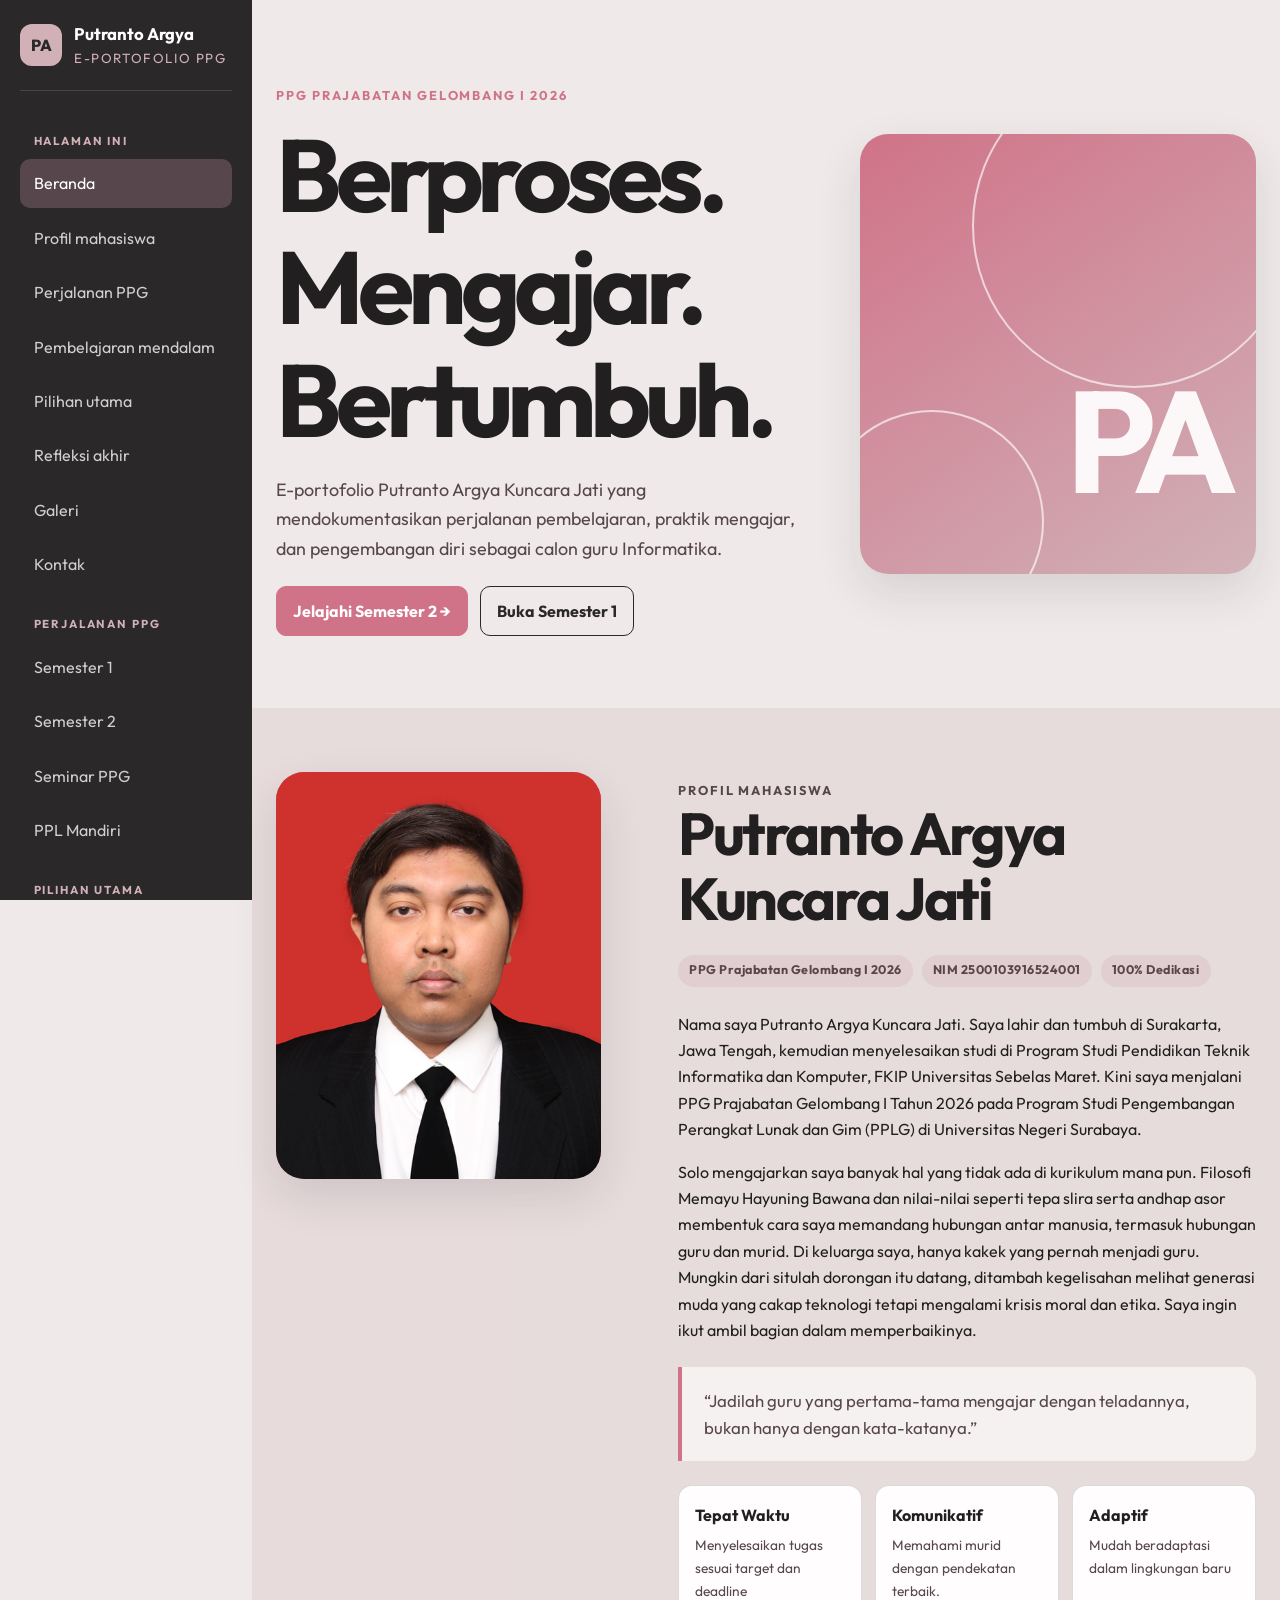
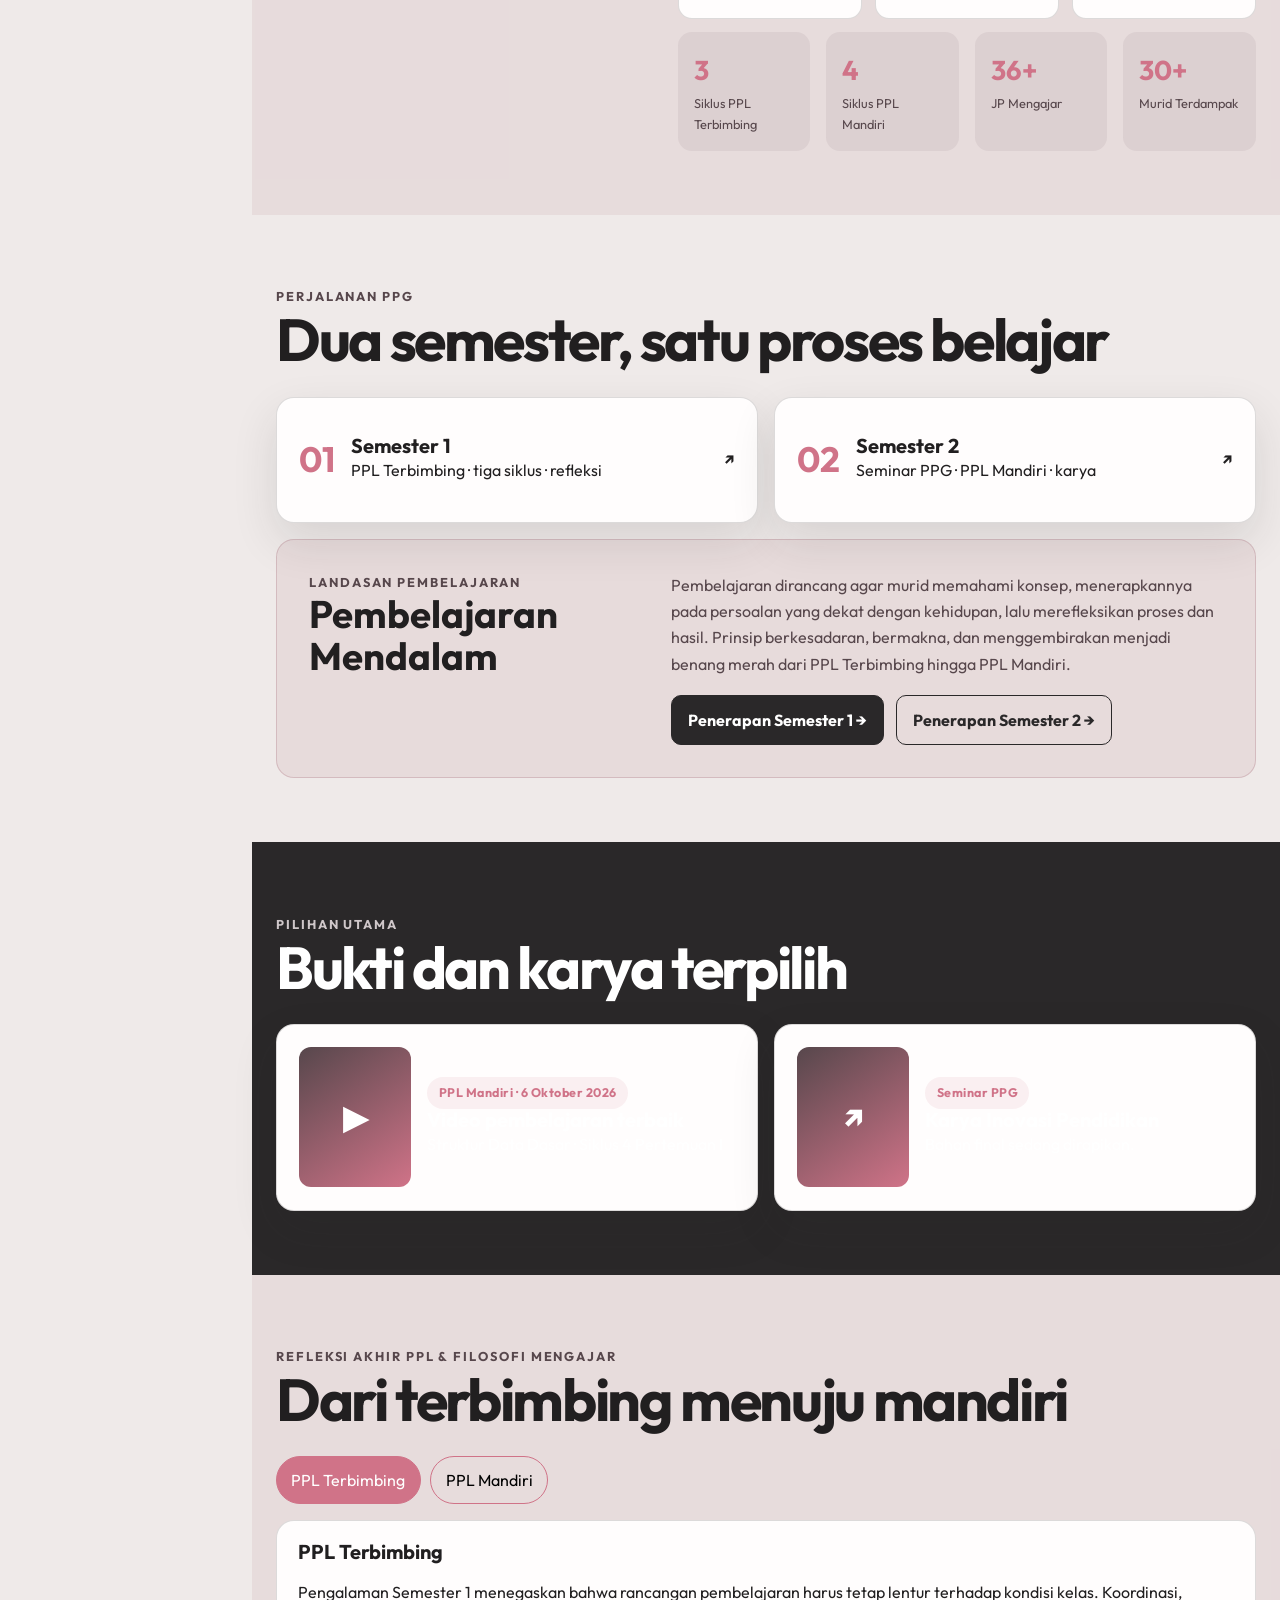
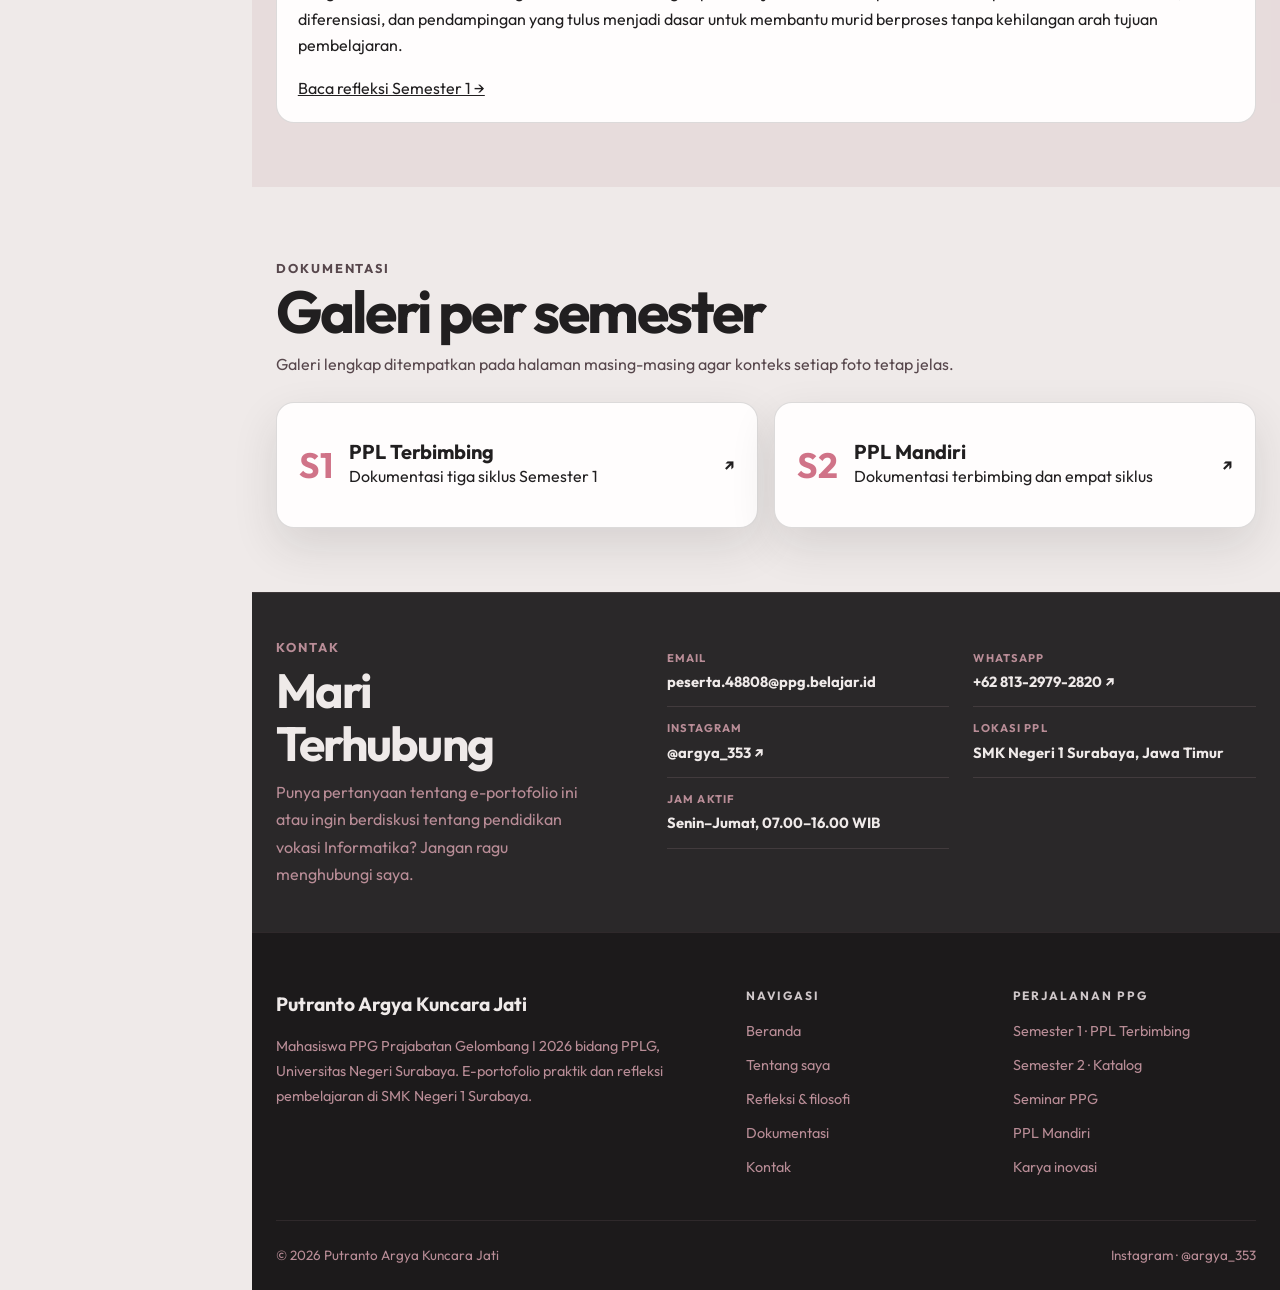
==== commit b525ac8c: "fix: finalize e-portfolio production readiness" ====
--- a/index.html
+++ b/index.html
@@ -9,45 +9,57 @@
   <link rel="preconnect" href="https://fonts.googleapis.com">
   <link rel="preconnect" href="https://fonts.gstatic.com" crossorigin>
   <link href="https://fonts.googleapis.com/css2?family=Outfit:wght@400;500;600;700;800&amp;display=swap" rel="stylesheet">
-  <link rel="stylesheet" href="assets/css/site.css">
-  <script src="assets/js/site.js" defer></script>
+  <link rel="stylesheet" href="assets/css/site.css?v=20261028-gallery-v11">
+  <script src="assets/js/site.js?v=20261027-scrollspy-v6" defer></script>
 </head>
 <body>
   <a class="skip-link" href="#main-content">Lewati navigasi</a>
   <aside class="site-sidebar">
     <a class="site-brand" href="index.html" aria-current="page"><span class="brand-mark">PA</span><span><strong>Putranto Argya</strong><small>E-PORTOFOLIO PPG</small></span></a>
-    <nav class="site-nav" aria-label="Navigasi utama"><a href="index.html" aria-current="page">Beranda</a><span class="nav-label">PERJALANAN PPG</span><a href="semester1.html">Semester 1</a><a href="semester2.html">Semester 2</a><a href="sppg.html">Seminar PPG</a><a href="pplm.html">PPL Mandiri</a><span class="nav-label">PILIHAN UTAMA</span><a href="pplm.html#video-terbaik">Video terbaik</a><a href="karya-inovasi.html">Karya inovasi</a></nav>
+    <nav class="site-nav" aria-label="Navigasi utama"><span class="nav-label">HALAMAN INI</span><a href="#home">Beranda</a><a href="#tentang">Profil mahasiswa</a><a href="#semester">Perjalanan PPG</a><a href="#pembelajaran-mendalam">Pembelajaran mendalam</a><a href="#pilihan">Pilihan utama</a><a href="#refleksi-akhir">Refleksi akhir</a><a href="#galeri">Galeri</a><a href="#kontak">Kontak</a><span class="nav-label">PERJALANAN PPG</span><a href="semester1.html">Semester 1</a><a href="semester2.html">Semester 2</a><a href="sppg.html">Seminar PPG</a><a href="pplm.html">PPL Mandiri</a><span class="nav-label">PILIHAN UTAMA</span><a href="pplm.html#video-terbaik">Video terbaik</a><a href="karya-inovasi.html">Karya inovasi</a></nav>
     <p class="side-note">PPG Prajabatan Gelombang I 2026 · PPLG Universitas Negeri Surabaya.</p>
   </aside>
-  <div class="mobile-bar"><a class="mobile-brand" href="index.html">Putranto Argya</a><details class="mobile-nav"><summary aria-label="Buka menu">☰</summary><nav aria-label="Navigasi seluler"><a href="index.html">Beranda</a><a href="semester1.html">Semester 1</a><a href="semester2.html">Semester 2</a><a href="sppg.html">SPPG</a><a href="pplm.html">PPLM</a><a href="karya-inovasi.html">Karya inovasi</a></nav></details></div>
+  <div class="mobile-bar"><a class="mobile-brand" href="index.html">Putranto Argya</a><details class="mobile-nav"><summary aria-label="Buka menu">☰</summary><nav aria-label="Navigasi seluler"><a href="index.html">Beranda</a><a href="semester1.html">Semester 1</a><a href="semester2.html">Semester 2</a><a href="#pembelajaran-mendalam">Pembelajaran mendalam</a><a href="sppg.html">SPPG</a><a href="pplm.html">PPLM</a><a href="karya-inovasi.html">Karya inovasi</a></nav></details></div>
   <div class="site-shell">
     <main id="main-content" class="page-main">
       <section id="home" class="page-width hero" aria-labelledby="home-title">
-        <div><p class="eyebrow">PPG Prajabatan Gelombang I 2026</p><h1 id="home-title">Belajar.<br>Berefleksi.<br>Bertumbuh.</h1><p class="lead">E-portofolio Putranto Argya Kuncara Jati yang mendokumentasikan perjalanan pembelajaran, praktik mengajar, dan pengembangan diri sebagai calon guru Informatika.</p><div class="actions"><a class="button rose" href="semester2.html">Jelajahi Semester 2 →</a><a class="button secondary" href="semester1.html">Buka Semester 1</a></div></div>
-        <div class="hero-art" aria-hidden="true"><span class="hero-monogram">PA</span></div>
+        <div class="rv"><p class="eyebrow">PPG Prajabatan Gelombang I 2026</p><h1 id="home-title">Berproses.<br>Mengajar.<br>Bertumbuh.</h1><p class="lead">E-portofolio Putranto Argya Kuncara Jati yang mendokumentasikan perjalanan pembelajaran, praktik mengajar, dan pengembangan diri sebagai calon guru Informatika.</p><div class="actions"><a class="button rose" href="semester2.html">Jelajahi Semester 2 →</a><a class="button secondary" href="semester1.html">Buka Semester 1</a></div></div>
+        <div class="hero-art rv d1" aria-hidden="true"><span class="hero-monogram">PA</span></div>
       </section>
       <section id="tentang" class="section rosewash">
         <div class="page-width profile-home">
-          <div class="profile-photo"><img src="img/gwehj_formal.jpg" alt="Potret formal Putranto Argya Kuncara Jati" loading="lazy"></div>
-          <div>
+          <div class="profile-photo rv"><img src="img/gwehj_formal.jpg" alt="Potret formal Putranto Argya Kuncara Jati" loading="lazy"></div>
+          <div class="rv d1">
             <div class="section-heading"><div><p class="eyebrow">Profil mahasiswa</p><h2>Putranto Argya<br>Kuncara Jati</h2></div></div>
-            <div class="profile-tags"><span class="pill">PPG Prajabatan Gelombang I 2026</span><span class="pill">NIM 2500103916524001</span></div>
+            <div class="profile-tags"><span class="pill">PPG Prajabatan Gelombang I 2026</span><span class="pill">NIM 2500103916524001</span><span class="pill">100% Dedikasi</span></div>
             <p>Nama saya Putranto Argya Kuncara Jati. Saya lahir dan tumbuh di Surakarta, Jawa Tengah, kemudian menyelesaikan studi di Program Studi Pendidikan Teknik Informatika dan Komputer, FKIP Universitas Sebelas Maret. Kini saya menjalani PPG Prajabatan Gelombang I Tahun 2026 pada Program Studi Pengembangan Perangkat Lunak dan Gim (PPLG) di Universitas Negeri Surabaya.</p>
             <p>Solo mengajarkan saya banyak hal yang tidak ada di kurikulum mana pun. Filosofi Memayu Hayuning Bawana dan nilai-nilai seperti tepa slira serta andhap asor membentuk cara saya memandang hubungan antar manusia, termasuk hubungan guru dan murid. Di keluarga saya, hanya kakek yang pernah menjadi guru. Mungkin dari situlah dorongan itu datang, ditambah kegelisahan melihat generasi muda yang cakap teknologi tetapi mengalami krisis moral dan etika. Saya ingin ikut ambil bagian dalam memperbaikinya.</p>
             <blockquote>“Jadilah guru yang pertama-tama mengajar dengan teladannya, bukan hanya dengan kata-katanya.”</blockquote>
-            <div class="profile-strengths"><article><strong>Tepat Waktu</strong><span>Menyelesaikan tugas sesuai target dan tenggat.</span></article><article><strong>Komunikatif</strong><span>Memahami murid dengan pendekatan terbaik.</span></article><article><strong>Adaptif</strong><span>Mudah menyesuaikan diri dengan kondisi lapangan.</span></article></div>
+            <div class="profile-strengths"><article><strong>Tepat Waktu</strong><span>Menyelesaikan tugas sesuai target dan deadline</span></article><article><strong>Komunikatif</strong><span>Memahami murid dengan pendekatan terbaik.</span></article><article><strong>Adaptif</strong><span>Mudah beradaptasi dalam lingkungan baru</span></article></div>
             <div class="stat-grid profile-stats"><div><strong>3</strong><span>Siklus PPL Terbimbing</span></div><div><strong>4</strong><span>Siklus PPL Mandiri</span></div><div><strong>36+</strong><span>JP Mengajar</span></div><div><strong>30+</strong><span>Murid Terdampak</span></div></div>
           </div>
         </div>
       </section>
-      <section id="semester" class="section"><div class="page-width"><div class="section-heading"><div><p class="eyebrow">Perjalanan PPG</p><h2>Dua semester, satu proses belajar</h2></div></div><div class="portal-grid"><a class="portal" href="semester1.html"><span class="portal-number">01</span><span><h3>Semester 1</h3><span>PPL Terbimbing · tiga siklus · refleksi</span></span><strong>↗</strong></a><a class="portal" href="semester2.html"><span class="portal-number">02</span><span><h3>Semester 2</h3><span>Seminar PPG · PPL Mandiri · karya</span></span><strong>↗</strong></a></div></div></section>
-      <section id="pilihan" class="section dark"><div class="page-width"><div class="section-heading"><div><p class="eyebrow">Pilihan utama</p><h2>Bukti dan karya terpilih</h2></div></div><div class="feature-grid"><a class="feature-card" href="pplm.html#video-terbaik"><span class="mini-cover">▶</span><span><span class="tag">PPL Mandiri · 6 Oktober 2026</span><h3>Video pembelajaran terbaik</h3><span>Struktur Data Dasar · Siklus 4 Pertemuan I</span></span></a><a class="feature-card" href="karya-inovasi.html"><span class="mini-cover">↗</span><span><span class="tag">Seminar PPG</span><h3>Karya Inovasi Pendidikan</h3><span>Bahan final sedang dirapikan.</span></span></a></div></div></section>
-      <section id="refleksi-akhir" class="section rosewash"><div class="page-width"><div class="section-heading"><div><p class="eyebrow">Refleksi akhir PPL &amp; filosofi mengajar</p><h2>Dari terbimbing menuju mandiri</h2></div></div><div class="tabs" data-tabs><div class="tab-list" role="tablist" aria-label="Pilih tahap PPL"><button class="tab-button" id="tab-terbimbing" role="tab" aria-selected="true" aria-controls="panel-terbimbing">PPL Terbimbing</button><button class="tab-button" id="tab-mandiri" role="tab" aria-selected="false" aria-controls="panel-mandiri">PPL Mandiri</button></div><section class="tab-panel" id="panel-terbimbing" role="tabpanel" aria-labelledby="tab-terbimbing"><h3>PPL Terbimbing</h3><p>Pengalaman Semester 1 menegaskan bahwa rancangan pembelajaran harus tetap lentur terhadap kondisi kelas. Koordinasi, diferensiasi, dan pendampingan yang tulus menjadi dasar untuk membantu murid berproses tanpa kehilangan arah tujuan pembelajaran.</p><a href="semester1.html#refleksi">Baca refleksi Semester 1 →</a></section><section class="tab-panel" id="panel-mandiri" role="tabpanel" aria-labelledby="tab-mandiri" hidden><h3>PPL Mandiri</h3><p>Empat siklus menunjukkan pertumbuhan dari adaptasi media dan pengelolaan kelas menuju penyelarasan proyek dengan CP, pembimbingan konsep gim dan Scratch, lalu penggunaan asesmen untuk menentukan penguatan dan tindak lanjut. Pengalaman ini membentuk keyakinan bahwa guru perlu terus belajar bersama murid, peka terhadap konteks, dan memakai bukti belajar untuk memperbaiki keputusan pembelajaran.</p><a href="pplm.html">Baca perjalanan PPL Mandiri →</a></section></div></div></section>
-      <section id="galeri" class="section"><div class="page-width"><div class="section-heading"><div><p class="eyebrow">Dokumentasi</p><h2>Galeri per semester</h2><p>Galeri lengkap ditempatkan pada halaman masing-masing agar konteks setiap foto tetap jelas.</p></div></div><div class="portal-grid"><a class="portal" href="semester1.html#dokumentasi"><span class="portal-number">S1</span><span><h3>PPL Terbimbing</h3><span>Dokumentasi tiga siklus Semester 1</span></span><strong>↗</strong></a><a class="portal" href="pplm.html#dokumentasi"><span class="portal-number">S2</span><span><h3>PPL Mandiri</h3><span>Dokumentasi terbimbing dan empat siklus</span></span><strong>↗</strong></a></div></div></section>
+      <section id="semester" class="section">
+        <div class="page-width">
+          <div class="section-heading rv"><div><p class="eyebrow">Perjalanan PPG</p><h2>Dua semester, satu proses belajar</h2></div></div>
+          <div class="portal-grid home-portal-grid">
+            <a class="portal rv d1" href="semester1.html"><span class="portal-number">01</span><span><h3>Semester 1</h3><span>PPL Terbimbing · tiga siklus · refleksi</span></span><strong>↗</strong></a>
+            <a class="portal rv d2" href="semester2.html"><span class="portal-number">02</span><span><h3>Semester 2</h3><span>Seminar PPG · PPL Mandiri · karya</span></span><strong>↗</strong></a>
+          </div>
+          <article id="pembelajaran-mendalam" class="deep-learning-home rv d1" aria-labelledby="deep-learning-title">
+            <div><p class="eyebrow">Landasan pembelajaran</p><h3 id="deep-learning-title">Pembelajaran Mendalam</h3></div>
+            <div><p>Pembelajaran dirancang agar murid memahami konsep, menerapkannya pada persoalan yang dekat dengan kehidupan, lalu merefleksikan proses dan hasil. Prinsip berkesadaran, bermakna, dan menggembirakan menjadi benang merah dari PPL Terbimbing hingga PPL Mandiri.</p><div class="actions"><a class="button" href="semester1.html#pembelajaran-mendalam">Penerapan Semester 1 →</a><a class="button secondary" href="semester2.html#pembelajaran-mendalam">Penerapan Semester 2 →</a></div></div>
+          </article>
+        </div>
+      </section>
+      <section id="pilihan" class="section dark"><div class="page-width"><div class="section-heading rv"><div><p class="eyebrow">Pilihan utama</p><h2>Bukti dan karya terpilih</h2></div></div><div class="feature-grid"><a class="feature-card rv d1" href="pplm.html#video-terbaik"><span class="mini-cover">▶</span><span><span class="tag">PPL Mandiri · 6 Oktober 2026</span><h3>Video pembelajaran terbaik</h3><span>Struktur Data Dasar · Siklus 4 Pertemuan I</span></span></a><a class="feature-card rv d2" href="karya-inovasi.html"><span class="mini-cover">↗</span><span><span class="tag">Seminar PPG</span><h3>Karya Inovasi Pendidikan</h3><span>Bahan final sedang dirapikan.</span></span></a></div></div></section>
+      <section id="refleksi-akhir" class="section rosewash"><div class="page-width"><div class="section-heading rv"><div><p class="eyebrow">Refleksi akhir PPL &amp; filosofi mengajar</p><h2>Dari terbimbing menuju mandiri</h2></div></div><div class="tabs rv d1" data-tabs><div class="tab-list" role="tablist" aria-label="Pilih tahap PPL"><button class="tab-button" id="tab-terbimbing" role="tab" aria-selected="true" aria-controls="panel-terbimbing">PPL Terbimbing</button><button class="tab-button" id="tab-mandiri" role="tab" aria-selected="false" aria-controls="panel-mandiri">PPL Mandiri</button></div><section class="tab-panel" id="panel-terbimbing" role="tabpanel" aria-labelledby="tab-terbimbing"><h3>PPL Terbimbing</h3><p>Pengalaman Semester 1 menegaskan bahwa rancangan pembelajaran harus tetap lentur terhadap kondisi kelas. Koordinasi, diferensiasi, dan pendampingan yang tulus menjadi dasar untuk membantu murid berproses tanpa kehilangan arah tujuan pembelajaran.</p><a href="semester1.html#refleksi">Baca refleksi Semester 1 →</a></section><section class="tab-panel" id="panel-mandiri" role="tabpanel" aria-labelledby="tab-mandiri" hidden><h3>PPL Mandiri</h3><p>Empat siklus menunjukkan pertumbuhan dari adaptasi media dan pengelolaan kelas menuju penyelarasan proyek dengan CP, pembimbingan konsep gim dan Scratch, lalu penggunaan asesmen untuk menentukan penguatan dan tindak lanjut. Pengalaman ini membentuk keyakinan bahwa guru perlu terus belajar bersama murid, peka terhadap konteks, dan memakai bukti belajar untuk memperbaiki keputusan pembelajaran.</p><a href="pplm.html">Baca perjalanan PPL Mandiri →</a></section></div></div></section>
+      <section id="galeri" class="section"><div class="page-width"><div class="section-heading rv"><div><p class="eyebrow">Dokumentasi</p><h2>Galeri per semester</h2><p>Galeri lengkap ditempatkan pada halaman masing-masing agar konteks setiap foto tetap jelas.</p></div></div><div class="portal-grid home-portal-grid"><a class="portal rv d1" href="semester1.html#dokumentasi"><span class="portal-number">S1</span><span><h3>PPL Terbimbing</h3><span>Dokumentasi tiga siklus Semester 1</span></span><strong>↗</strong></a><a class="portal rv d2" href="pplm.html#dokumentasi"><span class="portal-number">S2</span><span><h3>PPL Mandiri</h3><span>Dokumentasi terbimbing dan empat siklus</span></span><strong>↗</strong></a></div></div></section>
       <section id="kontak" class="contact-compact">
         <div class="page-width contact-compact-grid">
-          <div><p class="eyebrow">Kontak</p><h2>Mari Terhubung</h2><p>Pertanyaan tentang e-portofolio atau pendidikan vokasi Informatika dapat disampaikan melalui kanal berikut.</p></div>
-          <address class="contact-compact-links">
+          <div class="rv"><p class="eyebrow">Kontak</p><h2>Mari Terhubung</h2><p>Punya pertanyaan tentang e-portofolio ini atau ingin berdiskusi tentang pendidikan vokasi Informatika? Jangan ragu menghubungi saya.</p></div>
+          <address class="contact-compact-links rv d1">
             <a href="mailto:peserta.48808@ppg.belajar.id"><small>Email</small><strong>peserta.48808@ppg.belajar.id</strong></a>
             <a href="https://wa.me/6281329792820" target="_blank" rel="noopener"><small>WhatsApp</small><strong>+62 813-2979-2820 ↗</strong></a>
             <a href="https://instagram.com/argya_353" target="_blank" rel="noopener"><small>Instagram</small><strong>@argya_353 ↗</strong></a>
--- a/assets/css/site.css
+++ b/assets/css/site.css
@@ -79,7 +79,8 @@
   text-decoration: none;
   border-radius: 10px;
 }
-.site-nav a:hover, .site-nav a[aria-current="page"] { color: white; background: var(--mid); }
+.site-nav a:hover, .site-nav a[aria-current] { color: white; background: var(--mid); }
+.site-nav.has-current-section a[aria-current="page"] { color: rgba(255,255,255,.78); background: transparent; }
 .nav-label { margin: 1.25rem .85rem .25rem; color: var(--blush); font-size: .72rem; font-weight: 700; letter-spacing: .16em; }
 .side-note { margin-top: 2rem; padding: 1rem; color: var(--warm); border: 1px solid rgba(255,255,255,.14); border-radius: 14px; font-size: .88rem; }
 
@@ -87,6 +88,24 @@
 .site-shell { margin-left: var(--sidebar); min-height: 100vh; }
 .page-main { min-height: 75vh; }
 .page-width { width: min(1140px, calc(100% - 3rem)); margin-inline: auto; }
+[data-reveal-page] .topline,
+[data-reveal-page] .detail-hero > *,
+[data-reveal-page] .section-heading,
+[data-reveal-page] .section > .page-width > .lead,
+[data-reveal-page] .document-link,
+[data-reveal-page] .timeline-card,
+[data-reveal-page] .photo-grid > a,
+[data-reveal-page] .pending,
+[data-reveal-page] .section .actions,
+[data-reveal-page] .portal,
+[data-reveal-page] .stat-grid > * { opacity: 0; transform: translateY(18px); }
+.rv { opacity: 0; transform: translateY(18px); transition: opacity .65s ease, transform .65s ease; }
+.rv.in { opacity: 1; transform: none; }
+[data-reveal-page] .section .rv.in { opacity: 1; transform: none; }
+.d1 { transition-delay: .08s; }
+.d2 { transition-delay: .16s; }
+.d3 { transition-delay: .24s; }
+.d4 { transition-delay: .32s; }
 
 .topline {
   display: flex;
@@ -151,6 +170,8 @@
 .section { padding-block: 4rem; }
 .section.dark { color: white; background: var(--dark); }
 .section.rosewash { background: rgba(209,177,183,.26); }
+.section.rose-deep { color: var(--dark); background: linear-gradient(135deg, rgba(208,115,136,.2), rgba(209,177,183,.46)); }
+.section.rose-deep .section-heading p { color: var(--mid); }
 .section-heading { display: flex; align-items: end; justify-content: space-between; gap: 1rem; margin-bottom: 1.5rem; }
 .section-heading p { margin: .45rem 0 0; color: var(--mid); }
 .dark .section-heading p { color: var(--warm); }
@@ -170,6 +191,31 @@
 .portal-number { color: var(--rose); font-size: 2.2rem; font-weight: 700; }
 .feature-card { align-items: center; }
 .mini-cover { flex: 0 0 112px; aspect-ratio: 4/5; display: grid; place-items: center; color: white; background: linear-gradient(145deg,var(--mid),var(--rose)); border-radius: 12px; font-size: 2rem; font-weight: 800; }
+.home-portal-grid .portal { min-height: 126px; align-items: center; }
+.home-portal-grid .portal > span:nth-child(2) { flex: 1; }
+.deep-learning-home { display: grid; grid-template-columns: minmax(220px,.72fr) minmax(0,1.28fr); gap: clamp(1.5rem,4vw,3.5rem); align-items: start; margin-top: 1rem; padding: clamp(1.4rem,3vw,2rem); background: rgba(209,177,183,.26); border: 1px solid rgba(185,141,151,.42); border-radius: var(--radius); }
+.deep-learning-home h3 { font-size: clamp(1.8rem,3vw,2.5rem); }
+.deep-learning-home p { margin: 0; color: var(--mid); }
+.deep-learning-home .actions { margin-top: 1.1rem; }
+.semester-route { padding-block: 3.25rem; }
+.semester-route .page-width { display: grid; grid-template-columns: minmax(240px,.7fr) minmax(0,1.3fr) auto; gap: clamp(1.25rem,3vw,2.5rem); align-items: end; }
+.semester-route .section-heading, .semester-route .lead { margin: 0; }
+.semester-route .button { white-space: nowrap; }
+.semester-two-deep-learning .lead { margin-bottom: 1.5rem; }
+.deep-learning-principles { display: grid; grid-template-columns: repeat(3,minmax(0,1fr)); gap: 1rem; }
+.learning-principle { padding: 1.15rem 1.2rem; background: var(--white); border-left: 4px solid var(--rose); border-radius: 0 12px 12px 0; }
+.learning-principle > span, .cycle-learning-card > span { color: var(--rose); font-size: .76rem; font-weight: 800; letter-spacing: .1em; text-transform: uppercase; }
+.learning-principle h3 { margin-top: .45rem; }
+.learning-principle p, .cycle-learning-card p { margin: .45rem 0 0; color: var(--mid); font-size: .9rem; line-height: 1.65; }
+.cycle-learning-heading { display: grid; grid-template-columns: minmax(220px,.7fr) minmax(0,1.3fr); gap: .45rem 2rem; align-items: end; margin: 2.5rem 0 1rem; }
+.cycle-learning-heading .eyebrow { grid-column: 1 / -1; margin: 0; }
+.cycle-learning-heading h3 { font-size: clamp(1.55rem,3vw,2.2rem); }
+.cycle-learning-heading p { margin: 0; color: var(--mid); }
+.cycle-learning-grid { display: grid; grid-template-columns: repeat(4,minmax(0,1fr)); gap: .75rem; }
+.cycle-learning-card { display: grid; align-content: start; min-width: 0; padding: 1rem; color: var(--ink); background: rgba(255,255,255,.58); border: 1px solid var(--line); border-radius: 12px; text-decoration: none; transition: transform .2s ease, border-color .2s ease, background .2s ease; }
+.cycle-learning-card:hover { transform: translateY(-3px); background: var(--white); border-color: var(--rose); }
+.cycle-learning-card strong { margin-top: .4rem; line-height: 1.3; }
+.semester-two-deep-learning .actions { margin-top: 1.5rem; }
 
 .catalog-tools { display: flex; flex-wrap: wrap; gap: .75rem; align-items: center; margin: 1.5rem 0; }
 .filter-button { min-height: 42px; padding: .55rem .9rem; border: 1px solid var(--mid); color: var(--mid); background: transparent; border-radius: 999px; cursor: pointer; }
@@ -209,15 +255,77 @@
 .timeline-card p:last-child { margin-bottom: 0; }
 .document-list { display: grid; gap: .7rem; }
 .document-link { display: flex; justify-content: space-between; gap: 1rem; padding: 1rem 1.1rem; text-decoration: none; }
+.dark .document-link { color: var(--dark); }
 .document-link:hover { border-color: var(--rose); }
 .document-link small { display: block; color: var(--mid); }
+.karya-inovasi-page .section-heading { display: block; max-width: 780px; margin-bottom: 2rem; }
+.karya-inovasi-page .section-heading > p { max-width: 68ch; margin-top: .85rem; }
+.karya-inovasi-page #identitas .stat-grid,
+.karya-inovasi-page #rancangan .stat-grid { grid-template-columns: repeat(2,minmax(0,1fr)); }
+.karya-inovasi-page #rancangan .timeline-card { color: var(--cream); background: rgba(255,255,255,.07); border-color: rgba(209,177,183,.28); }
+.karya-inovasi-page #rancangan .timeline-card h3 { color: white; }
+.karya-inovasi-page #rancangan .timeline-card p { color: var(--warm); }
+.evaluation-overview { display: grid; grid-template-columns: repeat(2,minmax(0,1fr)); gap: 1rem; }
+.evaluation-criteria { margin-top: 2rem; }
+.evaluation-criteria > .eyebrow { margin: 0 0 .8rem; }
+.evaluation-criteria-grid { display: grid; grid-template-columns: repeat(3,minmax(0,1fr)); gap: 1rem; }
+.evaluation-criterion { padding: 1.3rem; border: 1px solid var(--line); border-top: 4px solid var(--rose); border-radius: var(--radius); background: var(--white); }
+.evaluation-criterion > span { color: var(--rose); font-size: .8rem; font-weight: 800; letter-spacing: .12em; }
+.evaluation-criterion h3 { margin-top: .65rem; }
+.evaluation-criterion p:last-child { margin-bottom: 0; }
+.evaluation-boundary { display: grid; grid-template-columns: minmax(130px,.35fr) minmax(0,1.65fr); gap: 1.25rem; align-items: start; margin-top: 1.25rem; }
+.evaluation-boundary p { margin: 0; }
+.sppg-artifact-card { overflow: hidden; border: 1px solid var(--line); border-radius: var(--radius); background: var(--white); }
+.sppg-artifact-card > .document-link { border: 0; border-radius: 0; background: transparent; }
+.reflection-summary { padding: 1rem 1.1rem; border-top: 1px solid var(--line); background: var(--soft); }
+.reflection-summary strong { display: block; margin-bottom: .35rem; color: var(--rose); font-size: .75rem; letter-spacing: .08em; text-transform: uppercase; }
+.reflection-summary p { max-width: 82ch; margin: 0; color: var(--mid); line-height: 1.65; }
+.artifact-links { display: flex; flex-wrap: wrap; gap: .55rem; padding: .85rem 1.1rem 1rem; border-top: 1px solid var(--line); }
+.artifact-links strong { width: 100%; color: var(--rose); font-size: .75rem; letter-spacing: .08em; text-transform: uppercase; }
+.artifact-links a { padding: .45rem .7rem; border: 1px solid var(--line); border-radius: 999px; color: var(--ink); background: var(--soft); font-size: .84rem; font-weight: 700; text-decoration: none; }
+.artifact-links a:hover { border-color: var(--rose); color: var(--rose); }
 .pending { padding: 1.2rem; border: 1px dashed var(--mauve); border-radius: 14px; background: rgba(255,255,255,.45); }
 
 .photo-grid { display: grid; grid-template-columns: repeat(3, minmax(0,1fr)); gap: .8rem; }
-.photo-grid a { overflow: hidden; border-radius: 14px; background: var(--warm); }
+#terbimbing .photo-grid, #siklus-2 .photo-grid, #siklus-4 .photo-grid { grid-template-columns: repeat(2,minmax(0,1fr)); }
+.photo-grid a { overflow: hidden; color: var(--ink); background: var(--white); border: 1px solid var(--line); border-radius: var(--radius); text-decoration: none; box-shadow: var(--shadow); }
 .photo-grid img { width: 100%; aspect-ratio: 4/3; object-fit: cover; transition: transform .2s ease; }
 .photo-grid a:hover img { transform: scale(1.025); }
-.photo-grid figcaption { padding: .65rem .75rem; font-size: .88rem; background: var(--white); }
+.photo-cover { position: relative; display: grid; width: 100%; aspect-ratio: 16/9; place-items: center; overflow: hidden; color: white; background: linear-gradient(145deg, var(--dark), var(--rose)); transition: transform .2s ease; }
+.photo-cover::before { content: attr(data-cover); position: relative; z-index: 1; font-size: clamp(2rem, 5vw, 4rem); font-weight: 800; letter-spacing: -.04em; }
+.photo-cover::after { content: ""; position: absolute; width: 70%; aspect-ratio: 1; top: -35%; right: -12%; border: 2px solid rgba(255,255,255,.45); border-radius: 50%; }
+.photo-grid a:nth-child(even) .photo-cover { background: linear-gradient(145deg, var(--mauve), var(--blush)); }
+.photo-grid a:nth-child(3n) .photo-cover { background: linear-gradient(145deg, var(--mid), var(--mauve)); }
+.photo-grid a:hover .photo-cover { transform: scale(1.025); }
+.photo-grid figcaption { padding: .75rem .85rem; font-size: .88rem; font-weight: 600; background: var(--white); }
+
+.pplm-page .section { padding-block: 3rem; }
+.pplm-page .detail-hero { padding-block: 2.5rem; }
+.pplm-page .section > .page-width > .lead { margin: 1rem 0 1.5rem; }
+.pplm-page #dokumentasi .portal { min-height: 112px; align-items: center; }
+.pplm-page #dokumentasi .portal-number { flex: 0 0 2.5rem; }
+.pplm-page #dokumentasi .portal > span:nth-child(2) { flex: 1; text-align: left; }
+.pplm-page #dokumentasi .portal h3 { margin-bottom: .25rem; }
+.cycle-summary { padding-block: 2.5rem !important; }
+.cycle-summary .section-heading { align-items: center; margin-bottom: 1rem; }
+.cycle-summary .section-heading > p { max-width: 300px; margin: 0; text-align: right; }
+.cycle-summary-grid { display: grid; grid-template-columns: repeat(2,minmax(0,1fr)); gap: .8rem; }
+.cycle-summary-card { display: grid; grid-template-columns: auto minmax(0,1fr) auto; align-items: center; gap: 1rem; min-height: 100px; padding: 1rem 1.15rem; color: var(--cream); background: rgba(255,255,255,.065); border-color: rgba(209,177,183,.22); text-decoration: none; transition: transform .2s ease, background .2s ease, border-color .2s ease; }
+.cycle-summary-card:hover { transform: translateY(-2px); background: rgba(255,255,255,.11); border-color: var(--rose); }
+.cycle-summary-number { color: var(--rose); font-size: 1.8rem; font-weight: 800; }
+.cycle-summary-card time { display: block; font-size: .78rem; }
+.cycle-summary-card h3 { margin: .2rem 0 0; color: var(--cream); font-size: 1.05rem; }
+.cycle-summary-card > strong { color: var(--rose); font-size: 1.25rem; }
+.video-feature-grid { display: grid; grid-template-columns: minmax(0,1.05fr) minmax(360px,.95fr); gap: clamp(1.5rem,4vw,3.5rem); align-items: center; }
+.video-feature-copy h2 { color: var(--cream); font-size: clamp(2.1rem,4vw,3.5rem); }
+.video-feature-copy .lead { max-width: 680px; margin: 1rem 0 0; color: var(--warm); }
+.video-resource-list { display: grid; gap: .75rem; }
+.video-resource { align-items: center; min-height: 112px; color: var(--cream) !important; background: rgba(255,255,255,.07); border-color: rgba(209,177,183,.22); }
+.video-resource.is-primary { background: linear-gradient(135deg,rgba(208,115,136,.42),rgba(255,255,255,.08)); border-color: rgba(208,115,136,.7); }
+.video-resource strong, .video-resource span { display: block; }
+.video-resource small { margin-bottom: .3rem; color: var(--blush); font-size: .7rem; font-weight: 800; letter-spacing: .08em; text-transform: uppercase; }
+.video-resource span span { margin-top: .3rem; color: var(--warm); font-size: .84rem; }
+.video-resource b { flex: 0 0 auto; color: var(--rose); font-size: .86rem; }
 
 .tabs { margin-top: 1.5rem; }
 .tab-list { display: flex; gap: .6rem; flex-wrap: wrap; margin-bottom: 1rem; }
@@ -255,7 +363,13 @@
 .semester-one-page .hero-frame img,
 .semester-one-page .sik-img-w img { object-fit: cover; }
 .semester-one-page .hero-frame img { width: 100%; }
+.semester-one-page .btn { min-height: 44px; padding: .7rem 1rem; border-radius: 10px; font-weight: 700; text-decoration: none; }
+.semester-one-page .btn-p { border: 1px solid var(--rose); }
+.semester-one-page .btn-g { color: var(--dark); background: transparent; border: 1px solid var(--dark); }
+.semester-one-page .btn-g:hover { color: var(--dark); background: rgba(255,255,255,.55); border-color: var(--dark); }
 .semester-one-page .semester-one-gallery { padding: 5rem 0; color: var(--ink); background: var(--cream); }
+.semester-one-page .semester-one-gallery.rosewash { padding-block: 4rem; background: rgba(209,177,183,.26); }
+.semester-one-page .semester-one-gallery .body-muted { color: var(--mid); }
 .semester-one-gallery-grid { display: grid; grid-template-columns: repeat(4,minmax(0,1fr)); gap: 1rem; margin-top: 2rem; }
 .semester-one-gallery-card { display: flex; min-width: 0; flex-direction: column; overflow: hidden; color: var(--ink); background: var(--white); border: 1px solid var(--line); border-radius: var(--radius); text-decoration: none; box-shadow: var(--shadow); transition: transform .2s ease, border-color .2s ease; }
 .semester-one-gallery-card:hover { transform: translateY(-4px); border-color: var(--rose); }
@@ -290,6 +404,18 @@
 .teacher-character-card h4 { margin: 0; color: var(--dark); font-family: var(--fd); font-size: 1.05rem; }
 .teacher-character-card p { margin: .35rem 0 0; color: var(--mid); font-size: .9rem; line-height: 1.65; }
 
+.deep-learning-map { margin: 2rem 0; padding: clamp(1.4rem,3vw,2rem); background: rgba(239,234,233,.07); border: 1px solid rgba(209,177,183,.22); border-radius: 18px; }
+.deep-learning-map-intro { display: grid; grid-template-columns: minmax(220px,.75fr) minmax(0,1.25fr); gap: 1rem 2rem; align-items: start; margin-bottom: 1.25rem; }
+.deep-learning-map-intro .eyebrow { grid-column: 1 / -1; margin-bottom: 0; }
+.deep-learning-map-intro h3 { margin: 0; color: var(--cream); font-size: clamp(1.65rem,3vw,2.35rem); }
+.deep-learning-map-intro p { margin: 0; color: var(--mauve); line-height: 1.7; }
+.deep-learning-steps { display: grid; grid-template-columns: repeat(3,minmax(0,1fr)); gap: .75rem; }
+.deep-learning-step { display: grid; align-content: start; gap: .45rem; min-width: 0; padding: 1rem; color: var(--cream); background: rgba(239,234,233,.06); border: 1px solid rgba(209,177,183,.18); border-radius: 12px; text-decoration: none; transition: transform .2s ease, border-color .2s ease, background .2s ease; }
+.deep-learning-step:hover { transform: translateY(-3px); background: rgba(239,234,233,.1); border-color: var(--rose); }
+.deep-learning-step > span { color: var(--rose); font-weight: 800; letter-spacing: .08em; }
+.deep-learning-step strong { font-size: 1rem; }
+.deep-learning-step p { margin: 0; color: var(--mauve); font-size: .88rem; line-height: 1.6; }
+
 .contact-compact { padding: 2.75rem 0; color: var(--warm); background: var(--dark); border-top: 1px solid rgba(209,177,183,.12); }
 .contact-compact-grid { display: grid; grid-template-columns: minmax(240px, .8fr) minmax(0, 1.5fr); gap: clamp(2rem, 6vw, 5rem); align-items: start; }
 .contact-compact h2 { margin: .35rem 0 .6rem; color: var(--cream); font-size: clamp(2rem, 4vw, 3rem); }
@@ -329,16 +455,29 @@
   .footer-grid { grid-template-columns: 1fr 1fr; }
   .footer-brand { grid-column: 1 / -1; }
   .semester-one-gallery-grid { grid-template-columns: repeat(3,minmax(0,1fr)); }
+  .semester-route .page-width { grid-template-columns: minmax(220px,.8fr) minmax(0,1.2fr); align-items: start; }
+  .semester-route .button { justify-self: start; }
+  .deep-learning-principles { grid-template-columns: 1fr; }
+  .cycle-learning-grid { grid-template-columns: repeat(2,minmax(0,1fr)); }
+  .video-feature-grid { grid-template-columns: 1fr; }
 }
 
 @media (max-width: 720px) {
   .page-width { width: min(100% - 2rem, 1140px); }
+  .topline { align-items: flex-start; flex-direction: column; gap: .6rem; }
+  .breadcrumb { margin: 0; }
+  .section { padding-block: 3rem; }
   .hero, .detail-hero { grid-template-columns: 1fr; min-height: auto; }
   .hero { padding-block: 2.5rem; }
   .hero-art { min-height: 300px; }
   .portal-grid, .feature-grid { grid-template-columns: 1fr; }
   .card-grid { grid-template-columns: repeat(2,minmax(0,1fr)); }
   .stat-grid { grid-template-columns: repeat(2,minmax(0,1fr)); }
+  .karya-inovasi-page #identitas .stat-grid,
+  .karya-inovasi-page #rancangan .stat-grid,
+  .evaluation-overview,
+  .evaluation-criteria-grid,
+  .evaluation-boundary { grid-template-columns: 1fr; }
   .photo-grid { grid-template-columns: repeat(2,minmax(0,1fr)); }
   .detail-cover { min-height: 240px; }
   .semester-one-page .container { width: min(100% - 2rem, 1140px); }
@@ -355,17 +494,27 @@
   .profile-photo { position: static; max-width: 460px; }
   .profile-strengths { grid-template-columns: 1fr; }
   .semester-one-gallery-grid { grid-template-columns: repeat(2,minmax(0,1fr)); }
+  .deep-learning-home, .deep-learning-map-intro { grid-template-columns: 1fr; }
+  .deep-learning-steps { grid-template-columns: 1fr; }
+  .semester-route .page-width, .cycle-learning-heading { grid-template-columns: 1fr; }
+  .cycle-summary .section-heading { align-items: flex-start; }
+  .cycle-summary .section-heading > p { text-align: left; }
+  .cycle-summary-grid { grid-template-columns: 1fr; }
 }
 
 @media (max-width: 420px) {
+  .section { padding-block: 2.75rem; }
   .card-grid, .photo-grid { grid-template-columns: 1fr; }
+  #terbimbing .photo-grid, #siklus-2 .photo-grid, #siklus-4 .photo-grid { grid-template-columns: 1fr; }
   .cover-art { min-height: 220px; }
   .portal, .feature-card { padding: 1rem; }
   .mini-cover { flex-basis: 88px; }
   .semester-one-gallery-grid { grid-template-columns: 1fr; }
+  .cycle-learning-grid { grid-template-columns: 1fr; }
 }
 
 @media (prefers-reduced-motion: reduce) {
   html { scroll-behavior: auto; }
   *, *::before, *::after { transition-duration: .01ms !important; }
-}
+  .rv { opacity: 1 !important; transform: none !important; }
+}
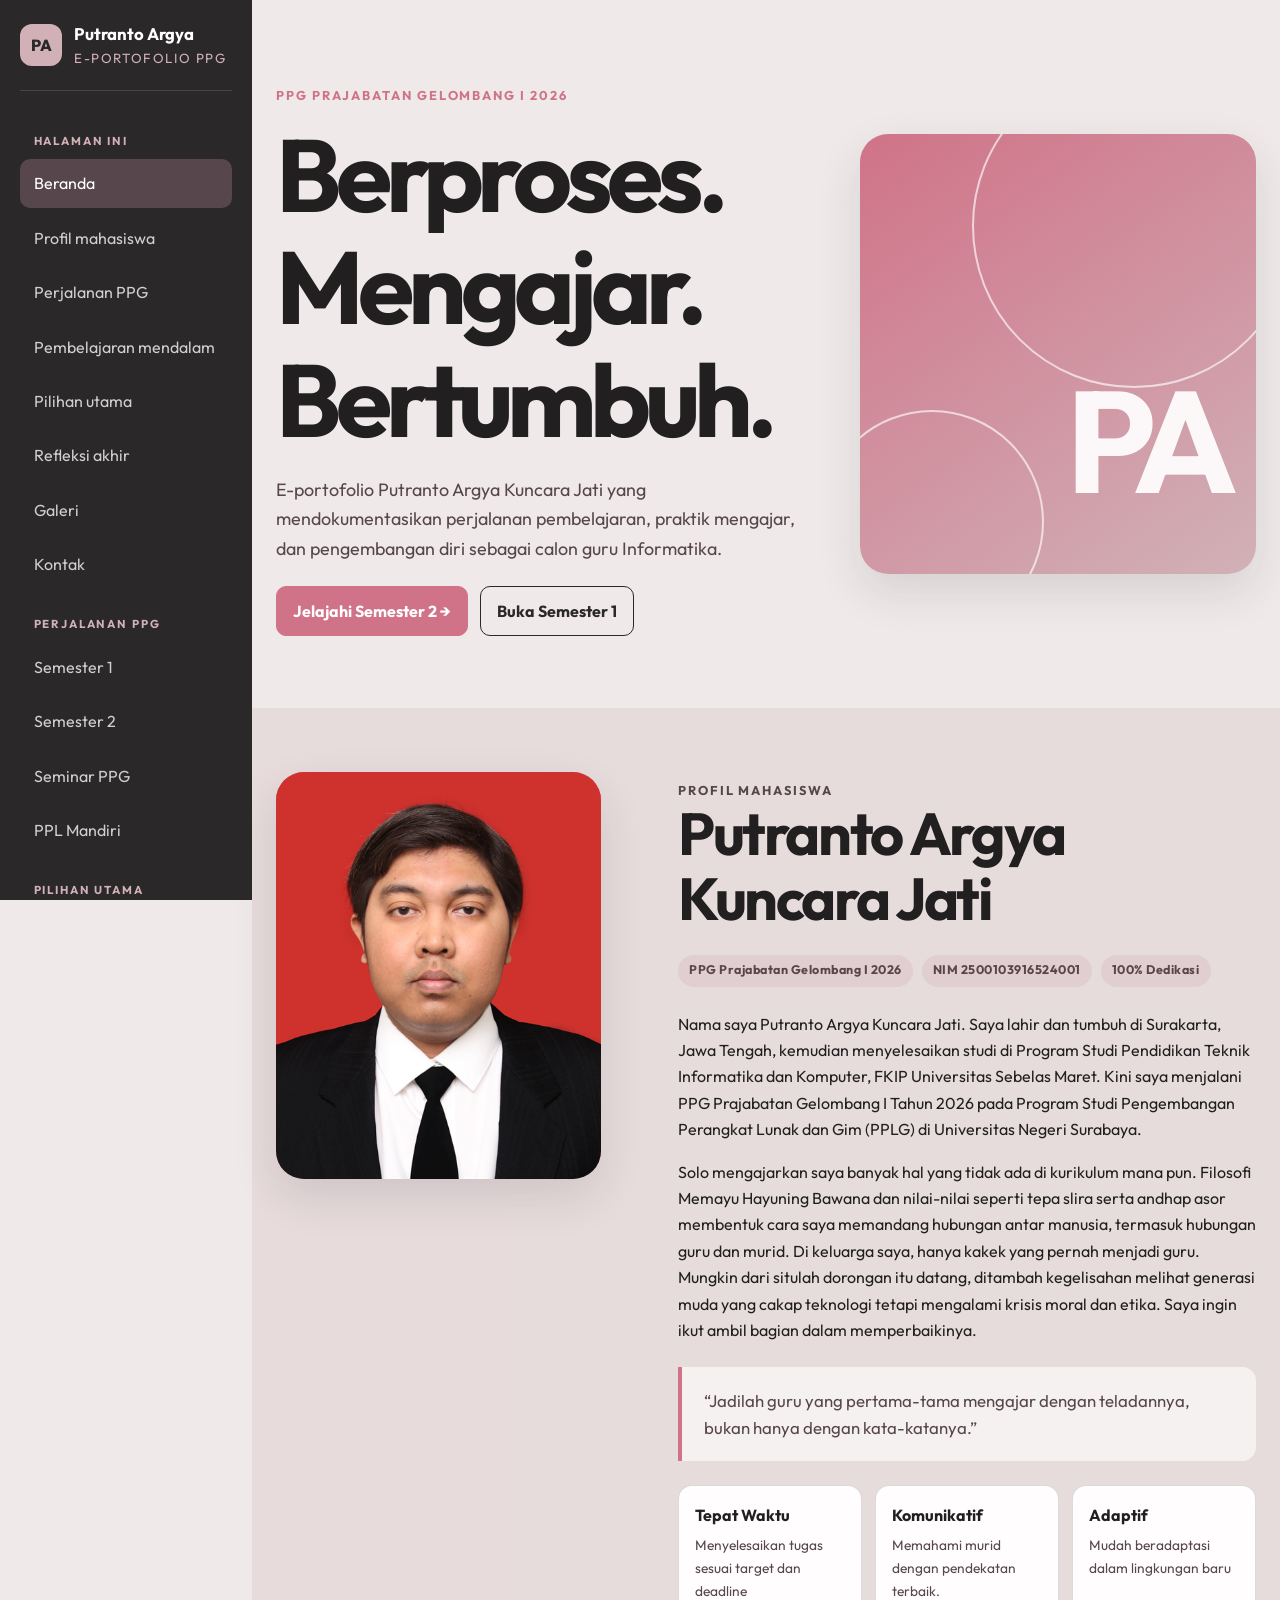
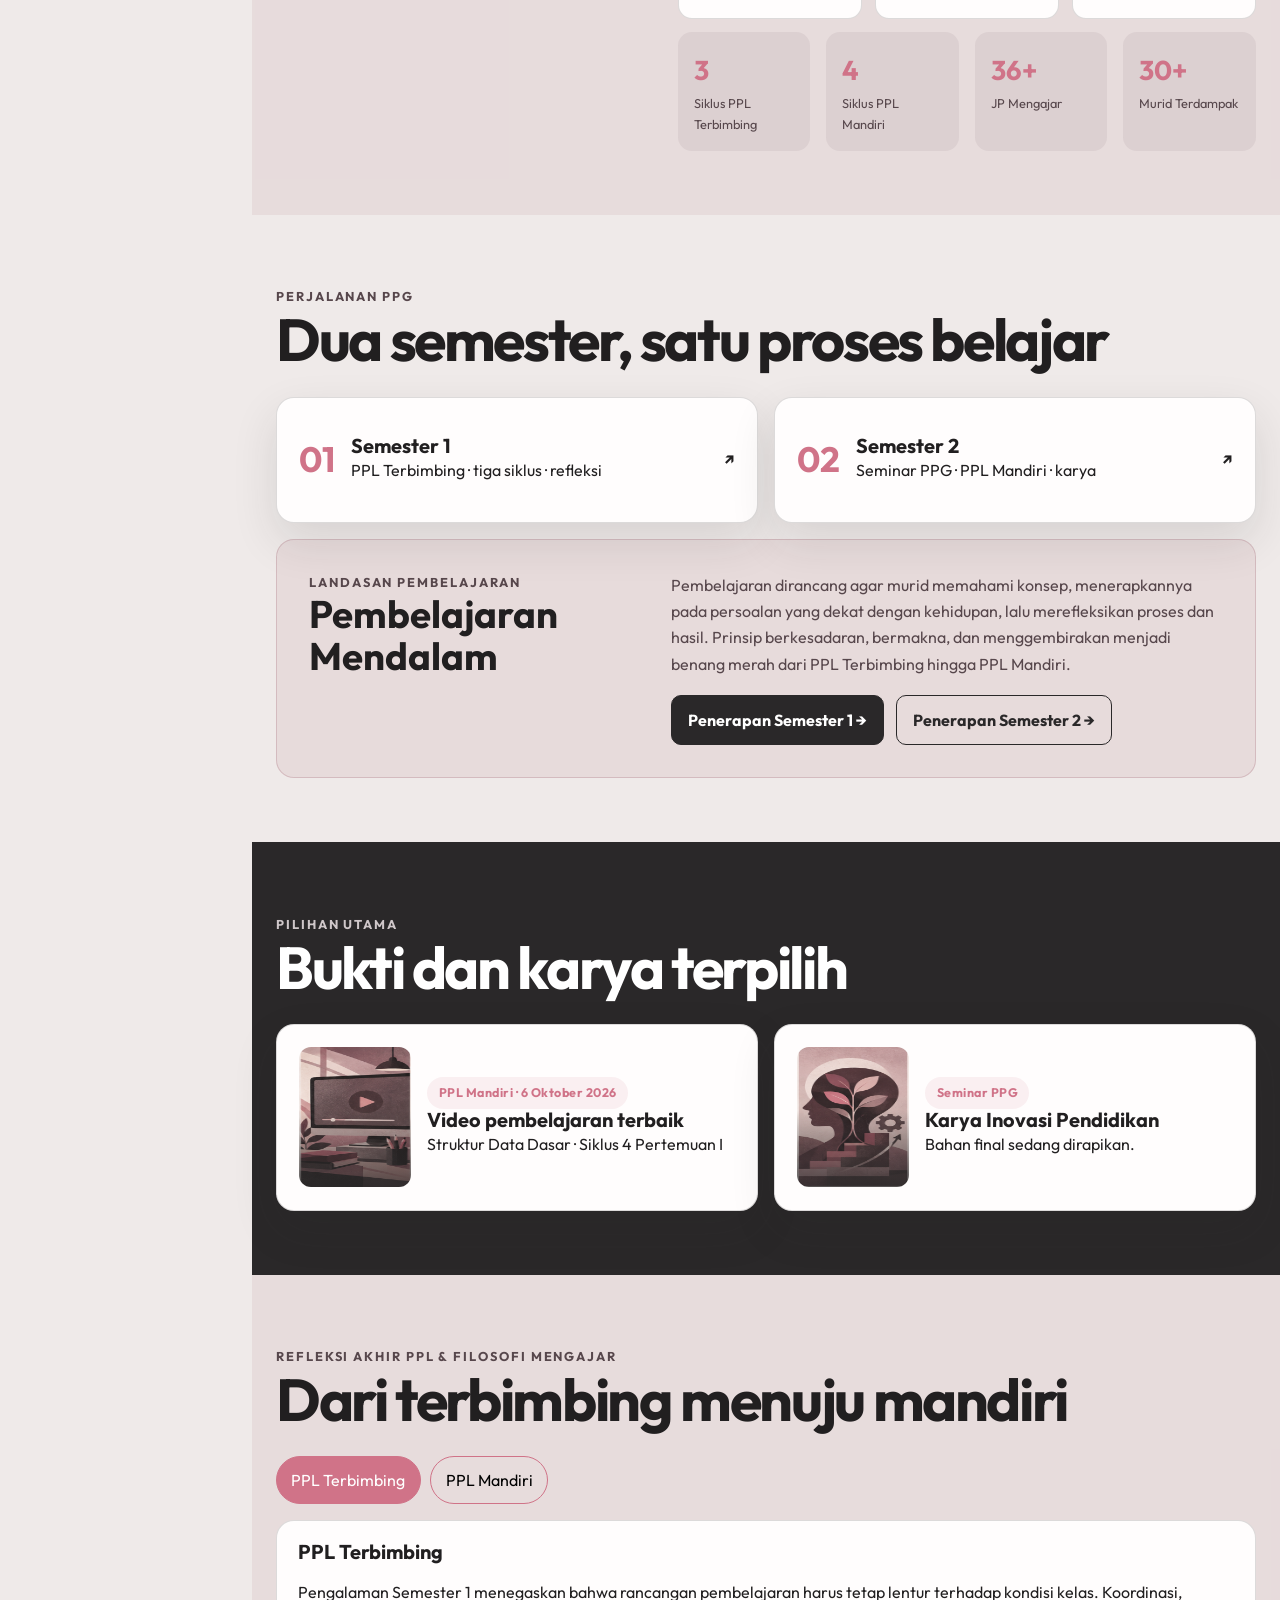
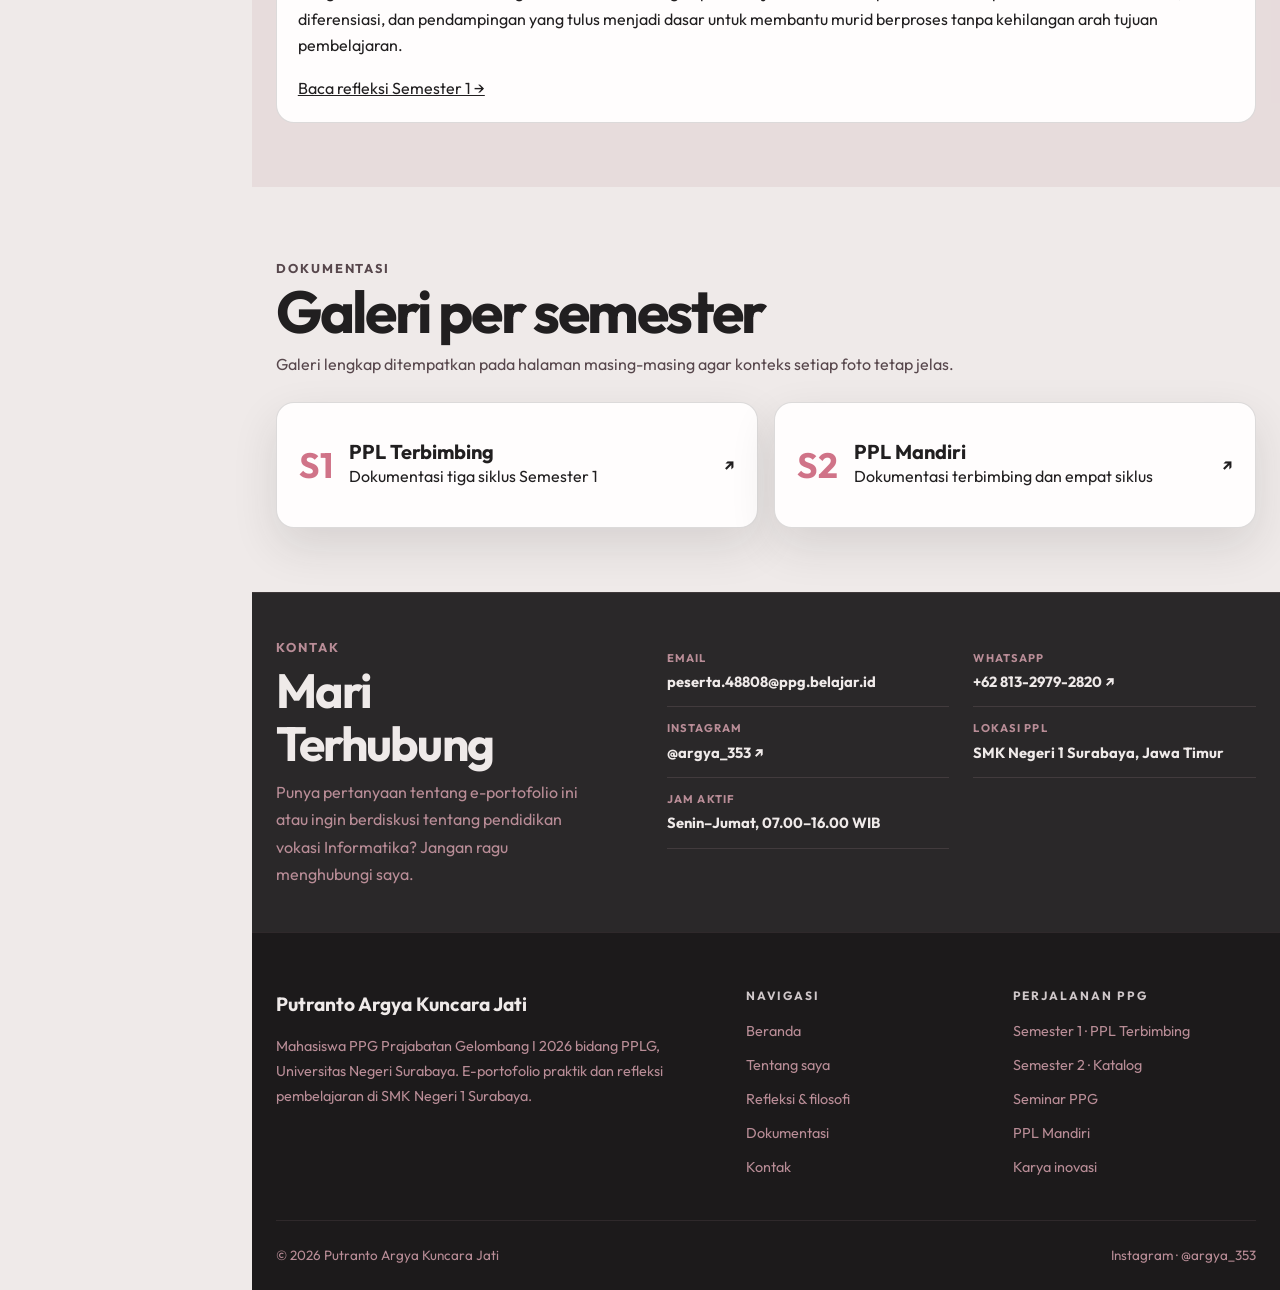
==== commit 1e8a1bae: "feat: complete PPLM evidence and reflection" ====
--- a/index.html
+++ b/index.html
@@ -9,7 +9,7 @@
   <link rel="preconnect" href="https://fonts.googleapis.com">
   <link rel="preconnect" href="https://fonts.gstatic.com" crossorigin>
   <link href="https://fonts.googleapis.com/css2?family=Outfit:wght@400;500;600;700;800&amp;display=swap" rel="stylesheet">
-  <link rel="stylesheet" href="assets/css/site.css?v=20261028-gallery-v11">
+  <link rel="stylesheet" href="assets/css/site.css?v=20261029-context-covers-v2">
   <script src="assets/js/site.js?v=20261027-scrollspy-v6" defer></script>
 </head>
 <body>
@@ -53,7 +53,7 @@
           </article>
         </div>
       </section>
-      <section id="pilihan" class="section dark"><div class="page-width"><div class="section-heading rv"><div><p class="eyebrow">Pilihan utama</p><h2>Bukti dan karya terpilih</h2></div></div><div class="feature-grid"><a class="feature-card rv d1" href="pplm.html#video-terbaik"><span class="mini-cover">▶</span><span><span class="tag">PPL Mandiri · 6 Oktober 2026</span><h3>Video pembelajaran terbaik</h3><span>Struktur Data Dasar · Siklus 4 Pertemuan I</span></span></a><a class="feature-card rv d2" href="karya-inovasi.html"><span class="mini-cover">↗</span><span><span class="tag">Seminar PPG</span><h3>Karya Inovasi Pendidikan</h3><span>Bahan final sedang dirapikan.</span></span></a></div></div></section>
+      <section id="pilihan" class="section dark"><div class="page-width"><div class="section-heading rv"><div><p class="eyebrow">Pilihan utama</p><h2>Bukti dan karya terpilih</h2></div></div><div class="feature-grid"><a class="feature-card rv d1" href="pplm.html#video-terbaik"><span class="mini-cover sprite cover-10" aria-hidden="true"></span><span><span class="tag">PPL Mandiri · 6 Oktober 2026</span><h3>Video pembelajaran terbaik</h3><span>Struktur Data Dasar · Siklus 4 Pertemuan I</span></span></a><a class="feature-card rv d2" href="karya-inovasi.html"><span class="mini-cover sprite cover-04" aria-hidden="true"></span><span><span class="tag">Seminar PPG</span><h3>Karya Inovasi Pendidikan</h3><span>Bahan final sedang dirapikan.</span></span></a></div></div></section>
       <section id="refleksi-akhir" class="section rosewash"><div class="page-width"><div class="section-heading rv"><div><p class="eyebrow">Refleksi akhir PPL &amp; filosofi mengajar</p><h2>Dari terbimbing menuju mandiri</h2></div></div><div class="tabs rv d1" data-tabs><div class="tab-list" role="tablist" aria-label="Pilih tahap PPL"><button class="tab-button" id="tab-terbimbing" role="tab" aria-selected="true" aria-controls="panel-terbimbing">PPL Terbimbing</button><button class="tab-button" id="tab-mandiri" role="tab" aria-selected="false" aria-controls="panel-mandiri">PPL Mandiri</button></div><section class="tab-panel" id="panel-terbimbing" role="tabpanel" aria-labelledby="tab-terbimbing"><h3>PPL Terbimbing</h3><p>Pengalaman Semester 1 menegaskan bahwa rancangan pembelajaran harus tetap lentur terhadap kondisi kelas. Koordinasi, diferensiasi, dan pendampingan yang tulus menjadi dasar untuk membantu murid berproses tanpa kehilangan arah tujuan pembelajaran.</p><a href="semester1.html#refleksi">Baca refleksi Semester 1 →</a></section><section class="tab-panel" id="panel-mandiri" role="tabpanel" aria-labelledby="tab-mandiri" hidden><h3>PPL Mandiri</h3><p>Empat siklus menunjukkan pertumbuhan dari adaptasi media dan pengelolaan kelas menuju penyelarasan proyek dengan CP, pembimbingan konsep gim dan Scratch, lalu penggunaan asesmen untuk menentukan penguatan dan tindak lanjut. Pengalaman ini membentuk keyakinan bahwa guru perlu terus belajar bersama murid, peka terhadap konteks, dan memakai bukti belajar untuk memperbaiki keputusan pembelajaran.</p><a href="pplm.html">Baca perjalanan PPL Mandiri →</a></section></div></div></section>
       <section id="galeri" class="section"><div class="page-width"><div class="section-heading rv"><div><p class="eyebrow">Dokumentasi</p><h2>Galeri per semester</h2><p>Galeri lengkap ditempatkan pada halaman masing-masing agar konteks setiap foto tetap jelas.</p></div></div><div class="portal-grid home-portal-grid"><a class="portal rv d1" href="semester1.html#dokumentasi"><span class="portal-number">S1</span><span><h3>PPL Terbimbing</h3><span>Dokumentasi tiga siklus Semester 1</span></span><strong>↗</strong></a><a class="portal rv d2" href="pplm.html#dokumentasi"><span class="portal-number">S2</span><span><h3>PPL Mandiri</h3><span>Dokumentasi terbimbing dan empat siklus</span></span><strong>↗</strong></a></div></div></section>
       <section id="kontak" class="contact-compact">
--- a/assets/css/site.css
+++ b/assets/css/site.css
@@ -190,6 +190,7 @@
 .portal { align-items: end; justify-content: space-between; }
 .portal-number { color: var(--rose); font-size: 2.2rem; font-weight: 700; }
 .feature-card { align-items: center; }
+.dark .feature-card { color: var(--ink); }
 .mini-cover { flex: 0 0 112px; aspect-ratio: 4/5; display: grid; place-items: center; color: white; background: linear-gradient(145deg,var(--mid),var(--rose)); border-radius: 12px; font-size: 2rem; font-weight: 800; }
 .home-portal-grid .portal { min-height: 126px; align-items: center; }
 .home-portal-grid .portal > span:nth-child(2) { flex: 1; }
@@ -197,10 +198,13 @@
 .deep-learning-home h3 { font-size: clamp(1.8rem,3vw,2.5rem); }
 .deep-learning-home p { margin: 0; color: var(--mid); }
 .deep-learning-home .actions { margin-top: 1.1rem; }
-.semester-route { padding-block: 3.25rem; }
-.semester-route .page-width { display: grid; grid-template-columns: minmax(240px,.7fr) minmax(0,1.3fr) auto; gap: clamp(1.25rem,3vw,2.5rem); align-items: end; }
+.semester-route { padding-block: 2.5rem; }
+.semester-route .page-width { display: grid; grid-template-columns: minmax(300px,.72fr) minmax(0,1.28fr); gap: clamp(1.5rem,3vw,2.75rem); align-items: center; }
 .semester-route .section-heading, .semester-route .lead { margin: 0; }
-.semester-route .button { white-space: nowrap; }
+.semester-route .section-heading h2 { font-size: clamp(2.5rem,4.2vw,3.8rem); }
+.semester-route-copy { display: flex; align-items: center; justify-content: space-between; gap: clamp(1.25rem,3vw,2.5rem); min-width: 0; }
+.semester-route-copy .lead { max-width: 620px; }
+.semester-route .button { flex: 0 0 auto; white-space: nowrap; }
 .semester-two-deep-learning .lead { margin-bottom: 1.5rem; }
 .deep-learning-principles { display: grid; grid-template-columns: repeat(3,minmax(0,1fr)); gap: 1rem; }
 .learning-principle { padding: 1.15rem 1.2rem; background: var(--white); border-left: 4px solid var(--rose); border-radius: 0 12px 12px 0; }
@@ -220,12 +224,14 @@
 .catalog-tools { display: flex; flex-wrap: wrap; gap: .75rem; align-items: center; margin: 1.5rem 0; }
 .filter-button { min-height: 42px; padding: .55rem .9rem; border: 1px solid var(--mid); color: var(--mid); background: transparent; border-radius: 999px; cursor: pointer; }
 .filter-button[aria-pressed="true"] { color: white; background: var(--mid); }
-.catalog-search { flex: 1 1 260px; min-height: 44px; padding: .65rem .9rem; border: 1px solid var(--line); border-radius: 10px; background: var(--white); }
+.catalog-search { flex: 0 1 420px; width: min(100%,420px); min-height: 44px; padding: .65rem .9rem; border: 1px solid var(--line); border-radius: 10px; background: var(--white); }
 .catalog-status { min-height: 1.7rem; color: var(--mid); }
 .catalog-card { overflow: hidden; }
 .catalog-card[hidden] { display: none; }
-.cover-art { position: relative; display: flex; min-height: 260px; padding: 1rem; align-items: end; color: white; background: linear-gradient(155deg,var(--mid),var(--rose)); text-decoration: none; }
-.cover-art.sprite { background-image: linear-gradient(to top, rgba(42,40,41,.78), transparent 55%), url("../img/covers/semester2-cover-sprite.png"); background-size: 100% 100%, 400% 300%; background-repeat: no-repeat; }
+.cover-art { position: relative; display: flex; aspect-ratio: 1; padding: 1rem; align-items: end; color: white; background: linear-gradient(155deg,var(--mid),var(--rose)); text-decoration: none; }
+.cover-art.sprite,
+.mini-cover.sprite,
+.detail-cover.sprite { background-image: linear-gradient(to top, rgba(42,40,41,.78), transparent 55%), url("../img/covers/semester2-cover-sprite.png"); background-size: 100% 100%, 400% 300%; background-repeat: no-repeat; }
 .cover-01 { background-position: center, 0 0; }
 .cover-02 { background-position: center, 33.333% 0; }
 .cover-03 { background-position: center, 66.666% 0; }
@@ -248,7 +254,11 @@
 .card-meta { margin-top: .45rem; color: var(--mid); font-size: .88rem; }
 
 .detail-hero { display: grid; grid-template-columns: 240px 1fr; gap: 2rem; align-items: center; padding-block: 3rem; }
-.detail-cover { min-height: 315px; display: grid; place-items: center; color: white; background: linear-gradient(155deg,var(--dark),var(--rose)); border-radius: var(--radius); font-size: 3rem; font-weight: 800; box-shadow: var(--shadow); }
+.detail-cover { position: relative; min-height: 315px; display: flex; align-items: flex-end; padding: 1rem; overflow: hidden; isolation: isolate; color: white; background: linear-gradient(155deg,var(--dark),var(--rose)); border-radius: var(--radius); box-shadow: var(--shadow); }
+.detail-cover.cover-04 { background-position: center, 100% 0; }
+.detail-cover.cover-12 { background-position: center, 100% 100%; }
+.detail-cover > span { position: relative; z-index: 2; display: inline-flex; padding: .45rem .7rem; border: 1px solid rgba(255,255,255,.55); border-radius: 999px; background: rgba(42,40,41,.72); font-size: .74rem; font-weight: 800; letter-spacing: .12em; line-height: 1; text-transform: uppercase; backdrop-filter: blur(8px); }
+.detail-cover-pplm { background-image: linear-gradient(to top, rgba(42,40,41,.82), transparent 62%), url("../media/semester2/ppl/cleaned/s3-02-praktik-mengajar-clean.jpg"); background-position: center, center 30%; background-size: 100% 100%, cover; background-repeat: no-repeat; }
 .timeline { position: relative; display: grid; gap: 1rem; }
 .timeline-card { padding: 1.3rem; border-left: 5px solid var(--rose); }
 .timeline-card time { color: var(--rose); font-weight: 800; }
@@ -299,6 +309,9 @@
 .photo-grid a:hover .photo-cover { transform: scale(1.025); }
 .photo-grid figcaption { padding: .75rem .85rem; font-size: .88rem; font-weight: 600; background: var(--white); }
 
+.pplm-page .photo-grid { width: min(100%, 900px); margin-inline: auto !important; }
+.pplm-page .photo-grid img { aspect-ratio: 16/9; }
+.pplm-page #siklus-2 .photo-grid { width: min(100%, 560px); grid-template-columns: 1fr; }
 .pplm-page .section { padding-block: 3rem; }
 .pplm-page .detail-hero { padding-block: 2.5rem; }
 .pplm-page .section > .page-width > .lead { margin: 1rem 0 1.5rem; }
@@ -455,8 +468,8 @@
   .footer-grid { grid-template-columns: 1fr 1fr; }
   .footer-brand { grid-column: 1 / -1; }
   .semester-one-gallery-grid { grid-template-columns: repeat(3,minmax(0,1fr)); }
-  .semester-route .page-width { grid-template-columns: minmax(220px,.8fr) minmax(0,1.2fr); align-items: start; }
-  .semester-route .button { justify-self: start; }
+  .semester-route .page-width { grid-template-columns: minmax(240px,.8fr) minmax(0,1.2fr); align-items: start; }
+  .semester-route-copy { align-items: flex-start; flex-direction: column; gap: 1rem; }
   .deep-learning-principles { grid-template-columns: 1fr; }
   .cycle-learning-grid { grid-template-columns: repeat(2,minmax(0,1fr)); }
   .video-feature-grid { grid-template-columns: 1fr; }
@@ -497,6 +510,7 @@
   .deep-learning-home, .deep-learning-map-intro { grid-template-columns: 1fr; }
   .deep-learning-steps { grid-template-columns: 1fr; }
   .semester-route .page-width, .cycle-learning-heading { grid-template-columns: 1fr; }
+  .semester-route .page-width { gap: 1.25rem; }
   .cycle-summary .section-heading { align-items: flex-start; }
   .cycle-summary .section-heading > p { text-align: left; }
   .cycle-summary-grid { grid-template-columns: 1fr; }
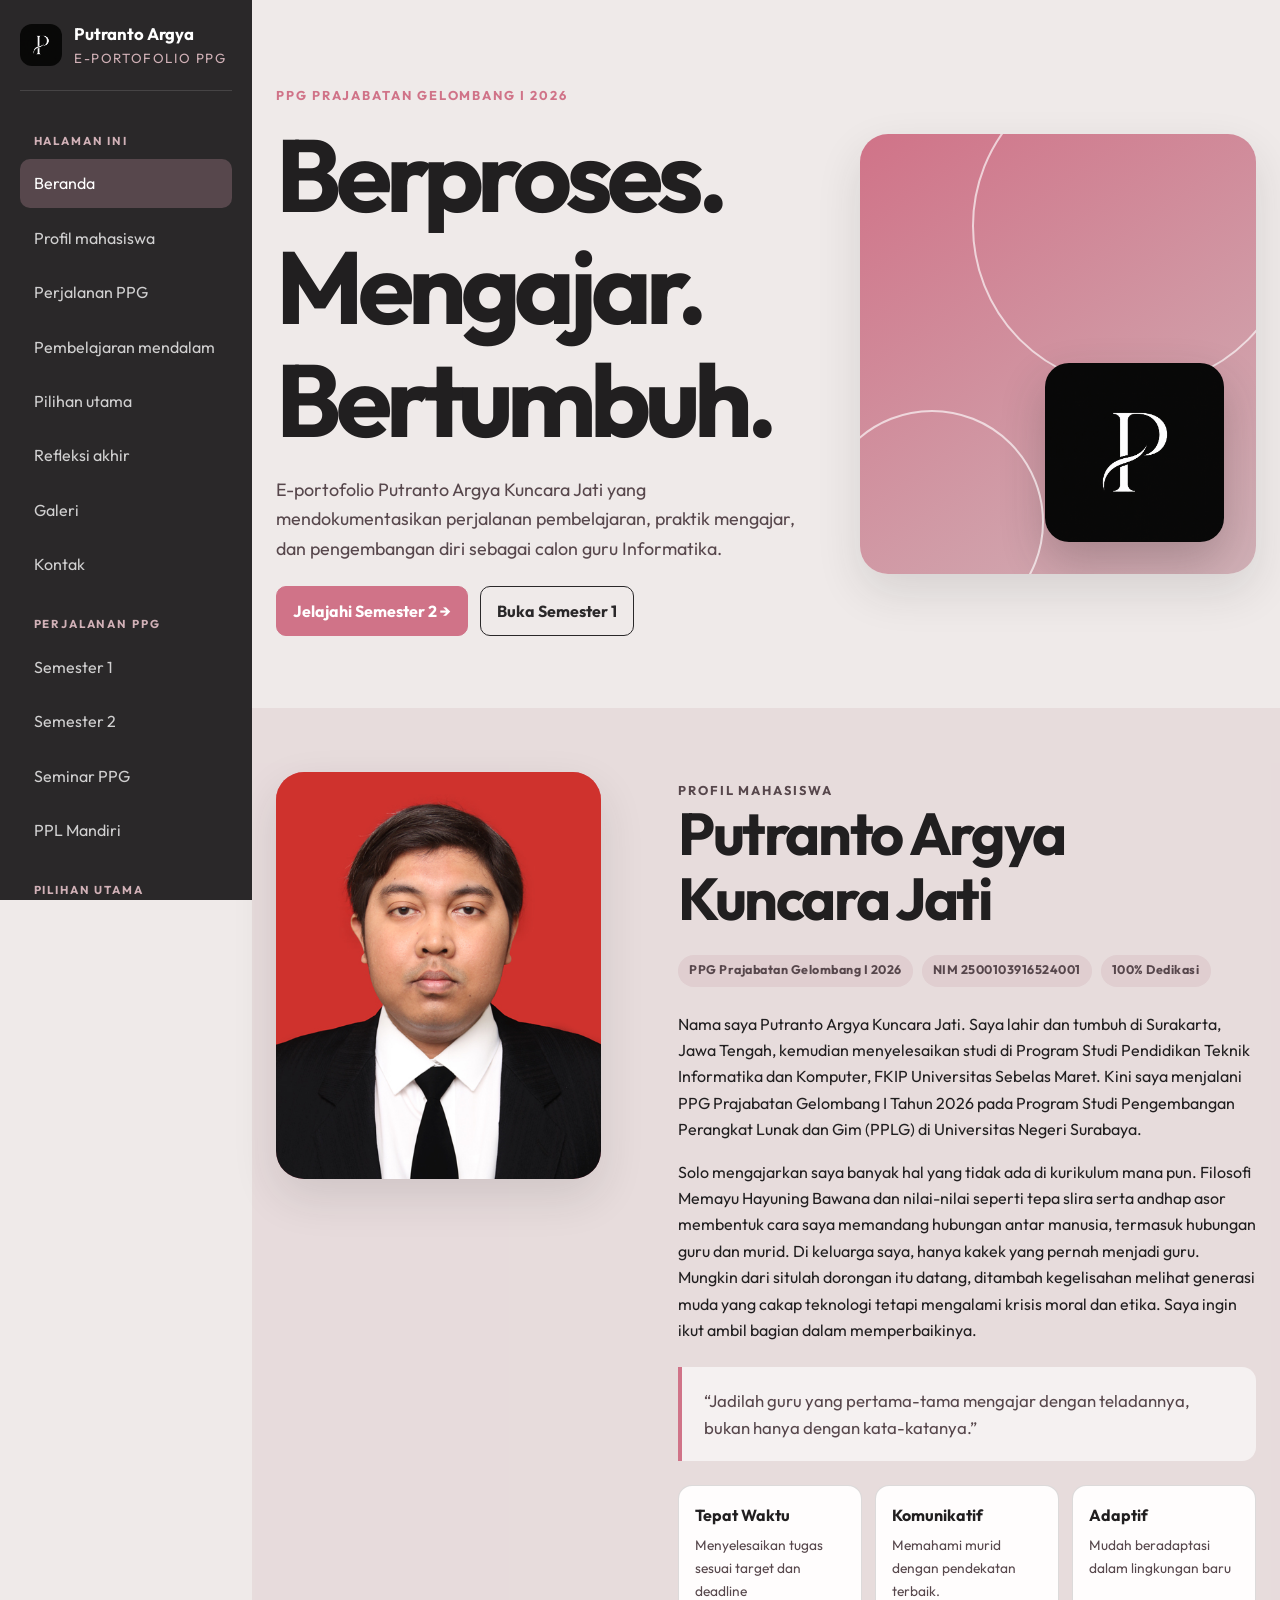
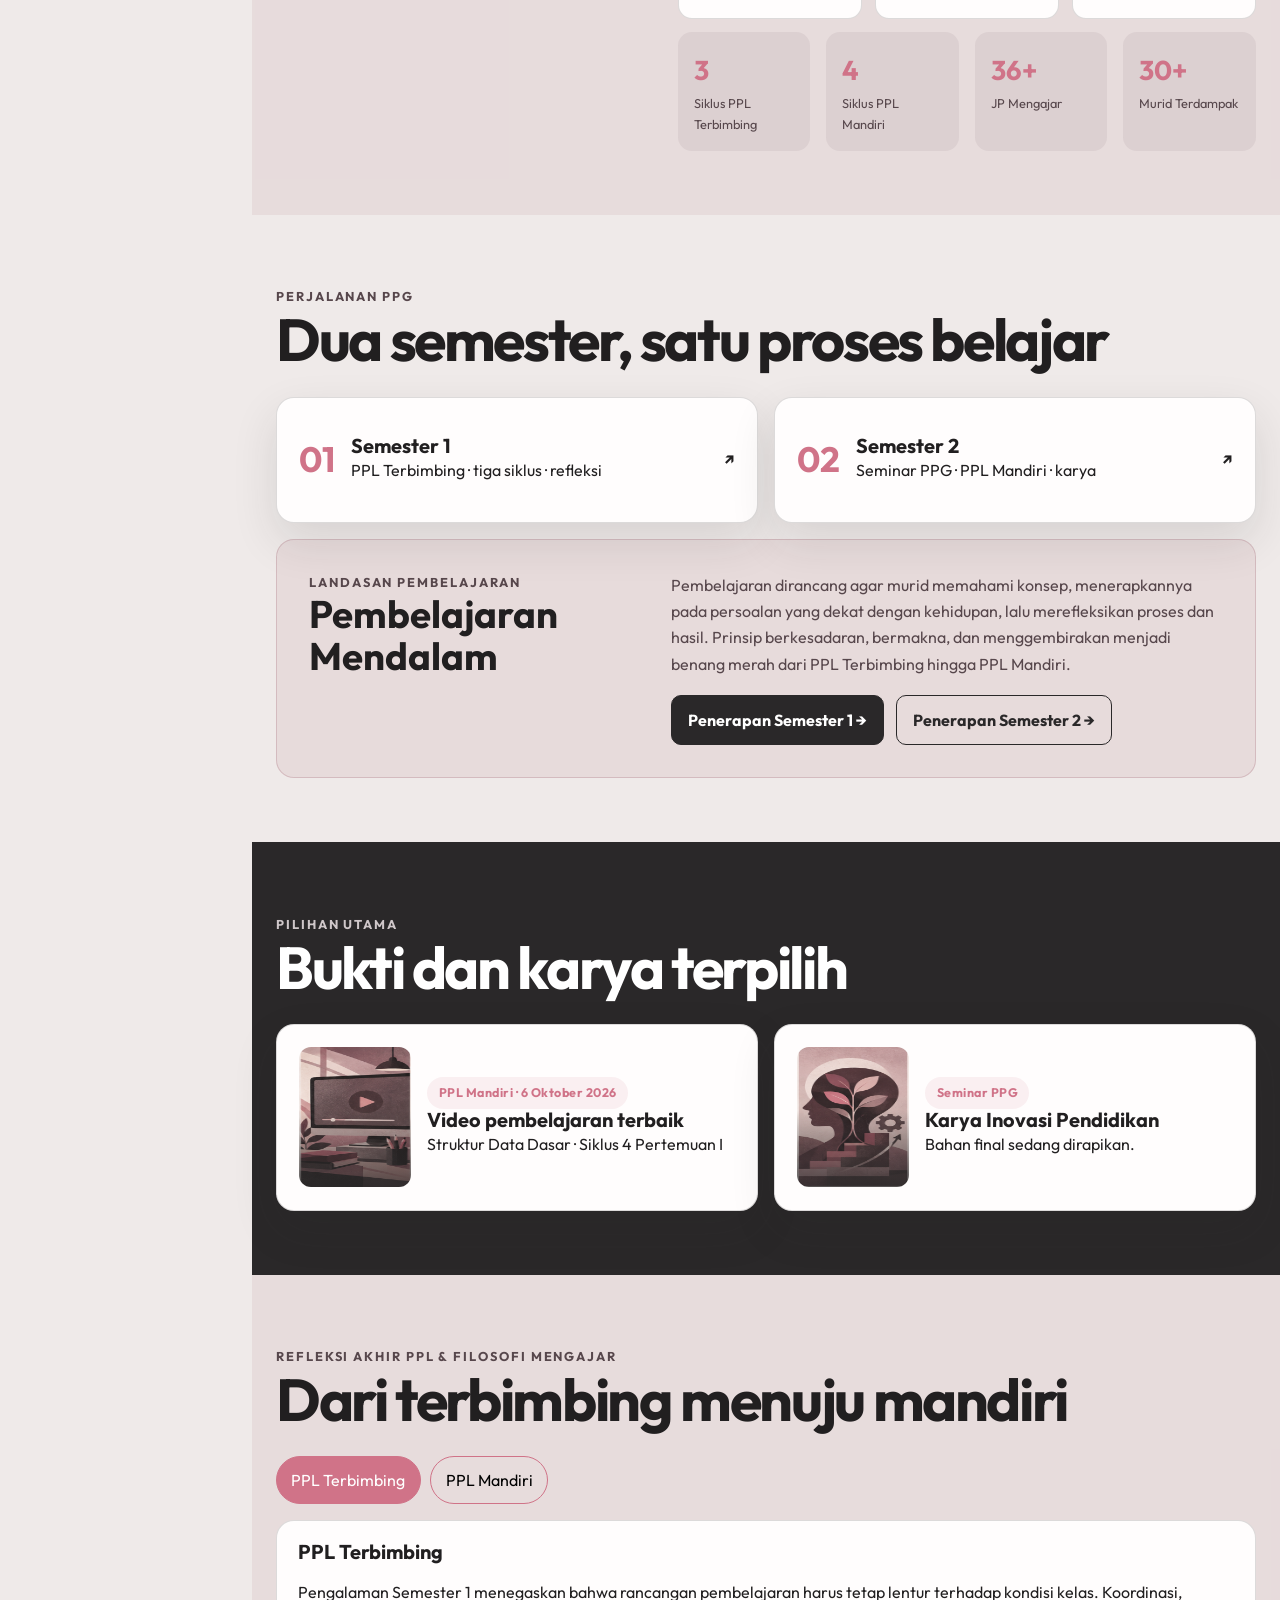
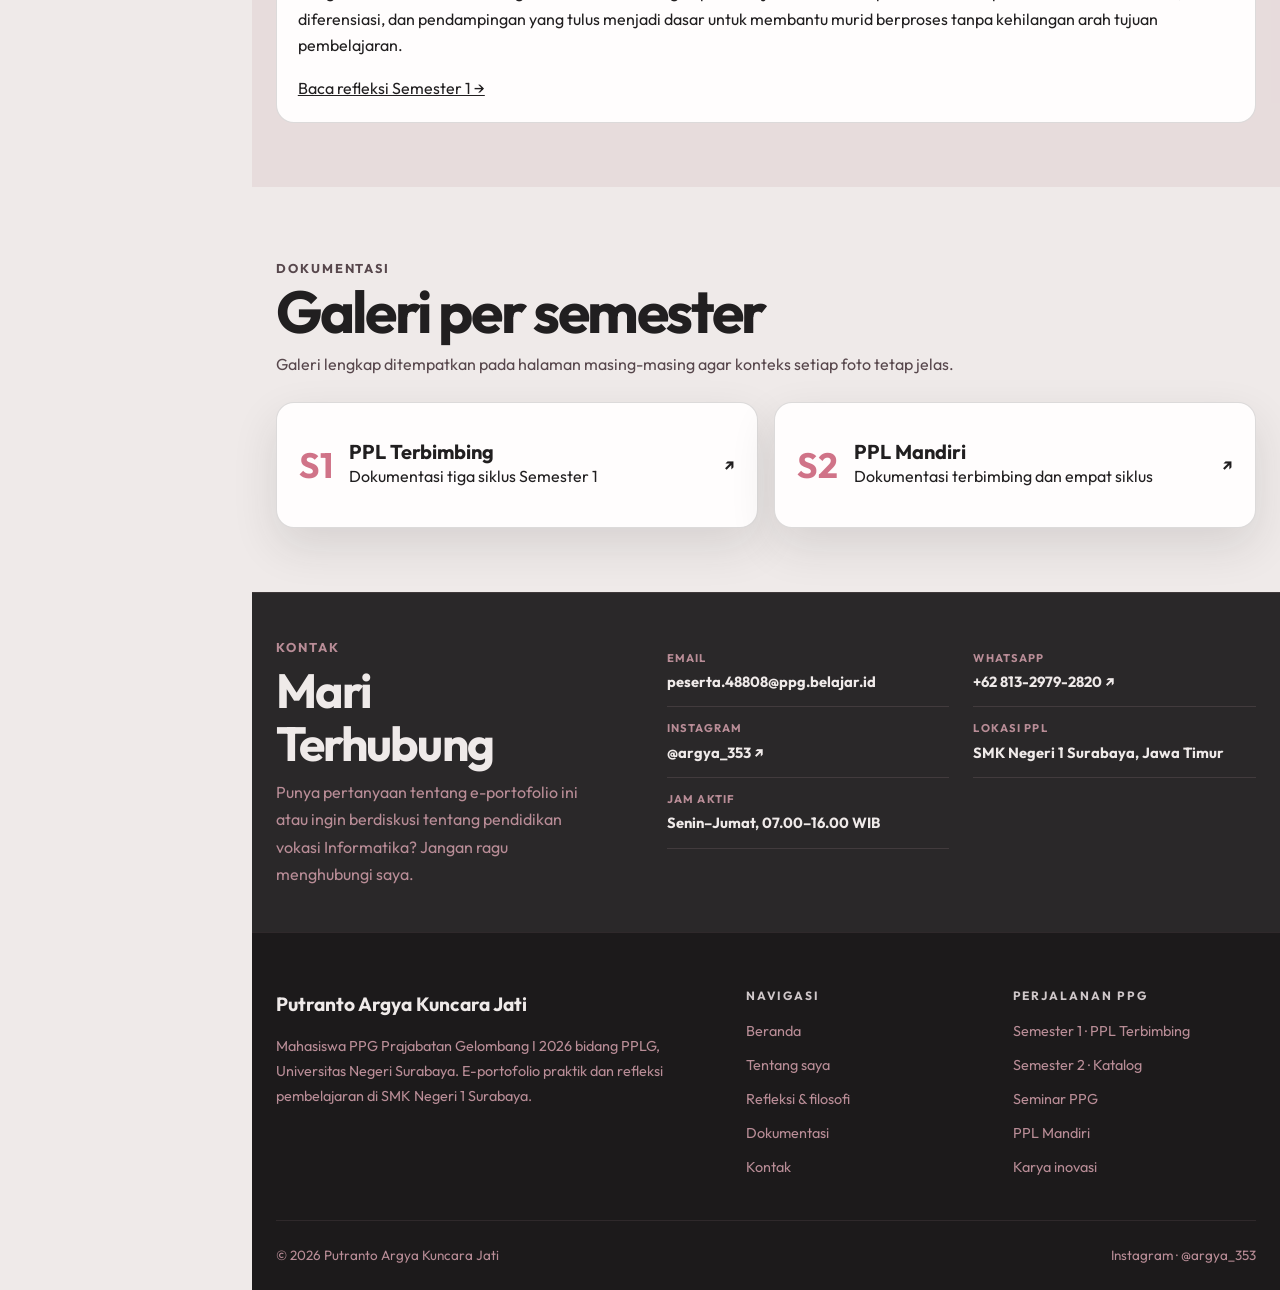
==== commit 3230f73d: "fix: replace PA marks with portfolio logo" ====
--- a/index.html
+++ b/index.html
@@ -9,13 +9,13 @@
   <link rel="preconnect" href="https://fonts.googleapis.com">
   <link rel="preconnect" href="https://fonts.gstatic.com" crossorigin>
   <link href="https://fonts.googleapis.com/css2?family=Outfit:wght@400;500;600;700;800&amp;display=swap" rel="stylesheet">
-  <link rel="stylesheet" href="assets/css/site.css?v=20261029-context-covers-v2">
+  <link rel="stylesheet" href="assets/css/site.css?v=20261031-logo-v1">
   <script src="assets/js/site.js?v=20261027-scrollspy-v6" defer></script>
 </head>
 <body>
   <a class="skip-link" href="#main-content">Lewati navigasi</a>
   <aside class="site-sidebar">
-    <a class="site-brand" href="index.html" aria-current="page"><span class="brand-mark">PA</span><span><strong>Putranto Argya</strong><small>E-PORTOFOLIO PPG</small></span></a>
+    <a class="site-brand" href="index.html" aria-current="page"><img class="brand-mark" src="img/logo.png" alt=""><span><strong>Putranto Argya</strong><small>E-PORTOFOLIO PPG</small></span></a>
     <nav class="site-nav" aria-label="Navigasi utama"><span class="nav-label">HALAMAN INI</span><a href="#home">Beranda</a><a href="#tentang">Profil mahasiswa</a><a href="#semester">Perjalanan PPG</a><a href="#pembelajaran-mendalam">Pembelajaran mendalam</a><a href="#pilihan">Pilihan utama</a><a href="#refleksi-akhir">Refleksi akhir</a><a href="#galeri">Galeri</a><a href="#kontak">Kontak</a><span class="nav-label">PERJALANAN PPG</span><a href="semester1.html">Semester 1</a><a href="semester2.html">Semester 2</a><a href="sppg.html">Seminar PPG</a><a href="pplm.html">PPL Mandiri</a><span class="nav-label">PILIHAN UTAMA</span><a href="pplm.html#video-terbaik">Video terbaik</a><a href="karya-inovasi.html">Karya inovasi</a></nav>
     <p class="side-note">PPG Prajabatan Gelombang I 2026 · PPLG Universitas Negeri Surabaya.</p>
   </aside>
@@ -24,7 +24,7 @@
     <main id="main-content" class="page-main">
       <section id="home" class="page-width hero" aria-labelledby="home-title">
         <div class="rv"><p class="eyebrow">PPG Prajabatan Gelombang I 2026</p><h1 id="home-title">Berproses.<br>Mengajar.<br>Bertumbuh.</h1><p class="lead">E-portofolio Putranto Argya Kuncara Jati yang mendokumentasikan perjalanan pembelajaran, praktik mengajar, dan pengembangan diri sebagai calon guru Informatika.</p><div class="actions"><a class="button rose" href="semester2.html">Jelajahi Semester 2 →</a><a class="button secondary" href="semester1.html">Buka Semester 1</a></div></div>
-        <div class="hero-art rv d1" aria-hidden="true"><span class="hero-monogram">PA</span></div>
+        <div class="hero-art rv d1" aria-hidden="true"><img class="hero-monogram" src="img/logo.png" alt=""></div>
       </section>
       <section id="tentang" class="section rosewash">
         <div class="page-width profile-home">
--- a/assets/css/site.css
+++ b/assets/css/site.css
@@ -7,6 +7,7 @@
   --cream: #efeae9;
   --warm: #cfc7c9;
   --white: #fffdfd;
+  --soft: #f6f1f2;
   --ink: #211f20;
   --line: rgba(42, 40, 41, 0.16);
   --shadow: 0 18px 45px rgba(42, 40, 41, 0.12);
@@ -61,14 +62,10 @@
   border-bottom: 1px solid rgba(255,255,255,.13);
 }
 .brand-mark {
-  display: grid;
   width: 42px;
   aspect-ratio: 1;
-  place-items: center;
-  color: var(--dark);
-  background: var(--blush);
+  object-fit: cover;
   border-radius: 12px;
-  font-weight: 800;
 }
 .site-brand strong { display: block; font-size: 1.05rem; }
 .site-brand small { display: block; color: var(--blush); letter-spacing: .12em; }
@@ -149,7 +146,7 @@
 .hero-art::before, .hero-art::after { content: ""; position: absolute; border: 2px solid rgba(255,255,255,.65); border-radius: 50%; }
 .hero-art::before { width: 320px; height: 320px; top: -70px; right: -40px; }
 .hero-art::after { width: 220px; height: 220px; bottom: -60px; left: -40px; }
-.hero-monogram { position: absolute; inset: auto 2rem 1rem auto; color: rgba(255,255,255,.92); font-size: clamp(5rem, 12vw, 9rem); font-weight: 700; letter-spacing: -.1em; }
+.hero-monogram { position: absolute; inset: auto 2rem 2rem auto; width: clamp(120px,14vw,190px); aspect-ratio: 1; object-fit: cover; border-radius: 24px; box-shadow: 0 20px 45px rgba(42,40,41,.24); }
 .actions { display: flex; flex-wrap: wrap; gap: .75rem; margin-top: 1.4rem; }
 .button {
   display: inline-flex;
@@ -276,6 +273,7 @@
 .karya-inovasi-page #rancangan .timeline-card h3 { color: white; }
 .karya-inovasi-page #rancangan .timeline-card p { color: var(--warm); }
 .evaluation-overview { display: grid; grid-template-columns: repeat(2,minmax(0,1fr)); gap: 1rem; }
+.evaluation-overview + .evaluation-criteria-grid { margin-top: 1rem; }
 .evaluation-criteria { margin-top: 2rem; }
 .evaluation-criteria > .eyebrow { margin: 0 0 .8rem; }
 .evaluation-criteria-grid { display: grid; grid-template-columns: repeat(3,minmax(0,1fr)); gap: 1rem; }
@@ -283,6 +281,23 @@
 .evaluation-criterion > span { color: var(--rose); font-size: .8rem; font-weight: 800; letter-spacing: .12em; }
 .evaluation-criterion h3 { margin-top: .65rem; }
 .evaluation-criterion p:last-child { margin-bottom: 0; }
+.analysis-details { margin-top: 1rem; border: 1px solid var(--line); border-radius: 12px; background: var(--white); }
+.analysis-details > summary { min-height: 44px; padding: .7rem 1rem; color: var(--mid); font-weight: 600; cursor: pointer; }
+.analysis-details > summary::marker { color: var(--rose); }
+.analysis-details[open] > summary { margin-bottom: .8rem; border-bottom: 1px solid var(--line); }
+.analysis-body { padding: 0 1rem 1rem; }
+.analysis-body > :first-child { margin-top: 0; }
+.analysis-body > :last-child { margin-bottom: 0; }
+.artifact-grid { align-items: stretch; }
+.artifact-grid:has(details[open]) { align-items: start; }
+.artifact-card { display: flex; flex-direction: column; }
+.artifact-card > p { flex: 1; }
+.artifact-card > .button { display: flex; justify-content: center; margin-top: 1rem; }
+.assessment-stats { margin: 1rem 0; }
+.assessment-stats > div { padding: 1rem; border: 1px solid var(--line); border-radius: var(--radius); background: var(--white); }
+.assessment-stats strong { display: block; font-size: clamp(1.6rem,3vw,2.2rem); line-height: 1.2; }
+.assessment-stats span { display: block; margin-top: .35rem; color: var(--mid); font-size: .88rem; }
+.pplm-page .cycle-analysis { margin-bottom: 1rem; }
 .evaluation-boundary { display: grid; grid-template-columns: minmax(130px,.35fr) minmax(0,1.65fr); gap: 1.25rem; align-items: start; margin-top: 1.25rem; }
 .evaluation-boundary p { margin: 0; }
 .sppg-artifact-card { overflow: hidden; border: 1px solid var(--line); border-radius: var(--radius); background: var(--white); }
@@ -453,6 +468,7 @@
 .footer-bottom { display: flex; justify-content: space-between; gap: 1rem; padding-top: 1.4rem; color: var(--mauve); font-size: .84rem; border-top: 1px solid rgba(209,177,183,.1); }
 
 @media (max-width: 980px) {
+  [id] { scroll-margin-top: 5.5rem; }
   .site-sidebar { display: none; }
   .site-shell { margin-left: 0; }
   .mobile-bar { display: flex; position: sticky; top: 0; z-index: 30; justify-content: space-between; align-items: center; padding: .7rem 1rem; color: white; background: var(--dark); }
@@ -460,7 +476,7 @@
   .mobile-nav { position: relative; }
   .mobile-nav summary { min-width: 44px; min-height: 44px; display: grid; place-items: center; cursor: pointer; list-style: none; border: 1px solid rgba(255,255,255,.35); border-radius: 10px; }
   .mobile-nav summary::-webkit-details-marker { display: none; }
-  .mobile-nav nav { position: absolute; right: 0; top: calc(100% + .5rem); width: min(300px, calc(100vw - 2rem)); display: grid; padding: .7rem; background: var(--dark); border: 1px solid var(--mid); border-radius: 12px; box-shadow: var(--shadow); }
+  .mobile-nav nav { position: absolute; right: 0; top: calc(100% + .5rem); width: min(300px, calc(100vw - 2rem)); max-height: calc(100dvh - 5.5rem); overflow-y: auto; overscroll-behavior: contain; display: grid; padding: .7rem; background: var(--dark); border: 1px solid var(--mid); border-radius: 12px; box-shadow: var(--shadow); }
   .mobile-nav nav a { padding: .65rem; text-decoration: none; border-radius: 8px; }
   .mobile-nav nav a:hover { background: var(--mid); }
   .card-grid { grid-template-columns: repeat(3,minmax(0,1fr)); }
